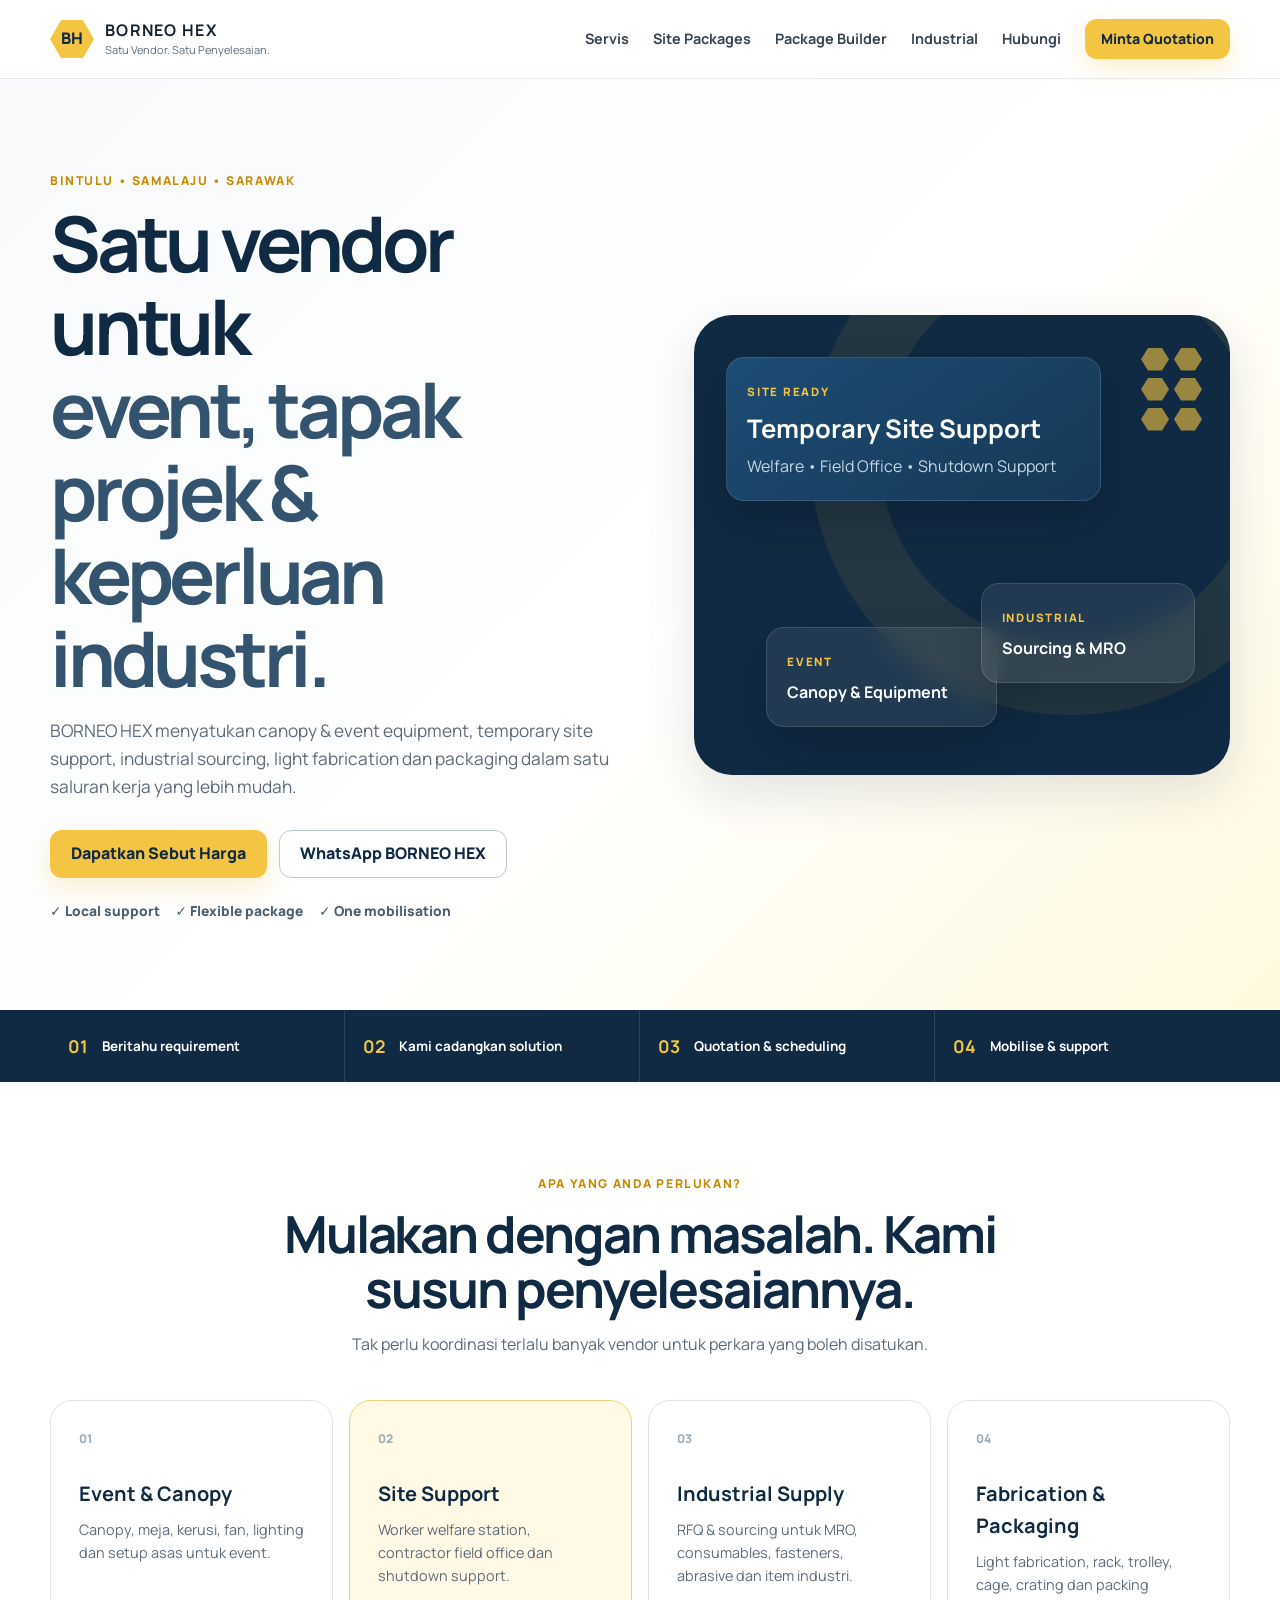
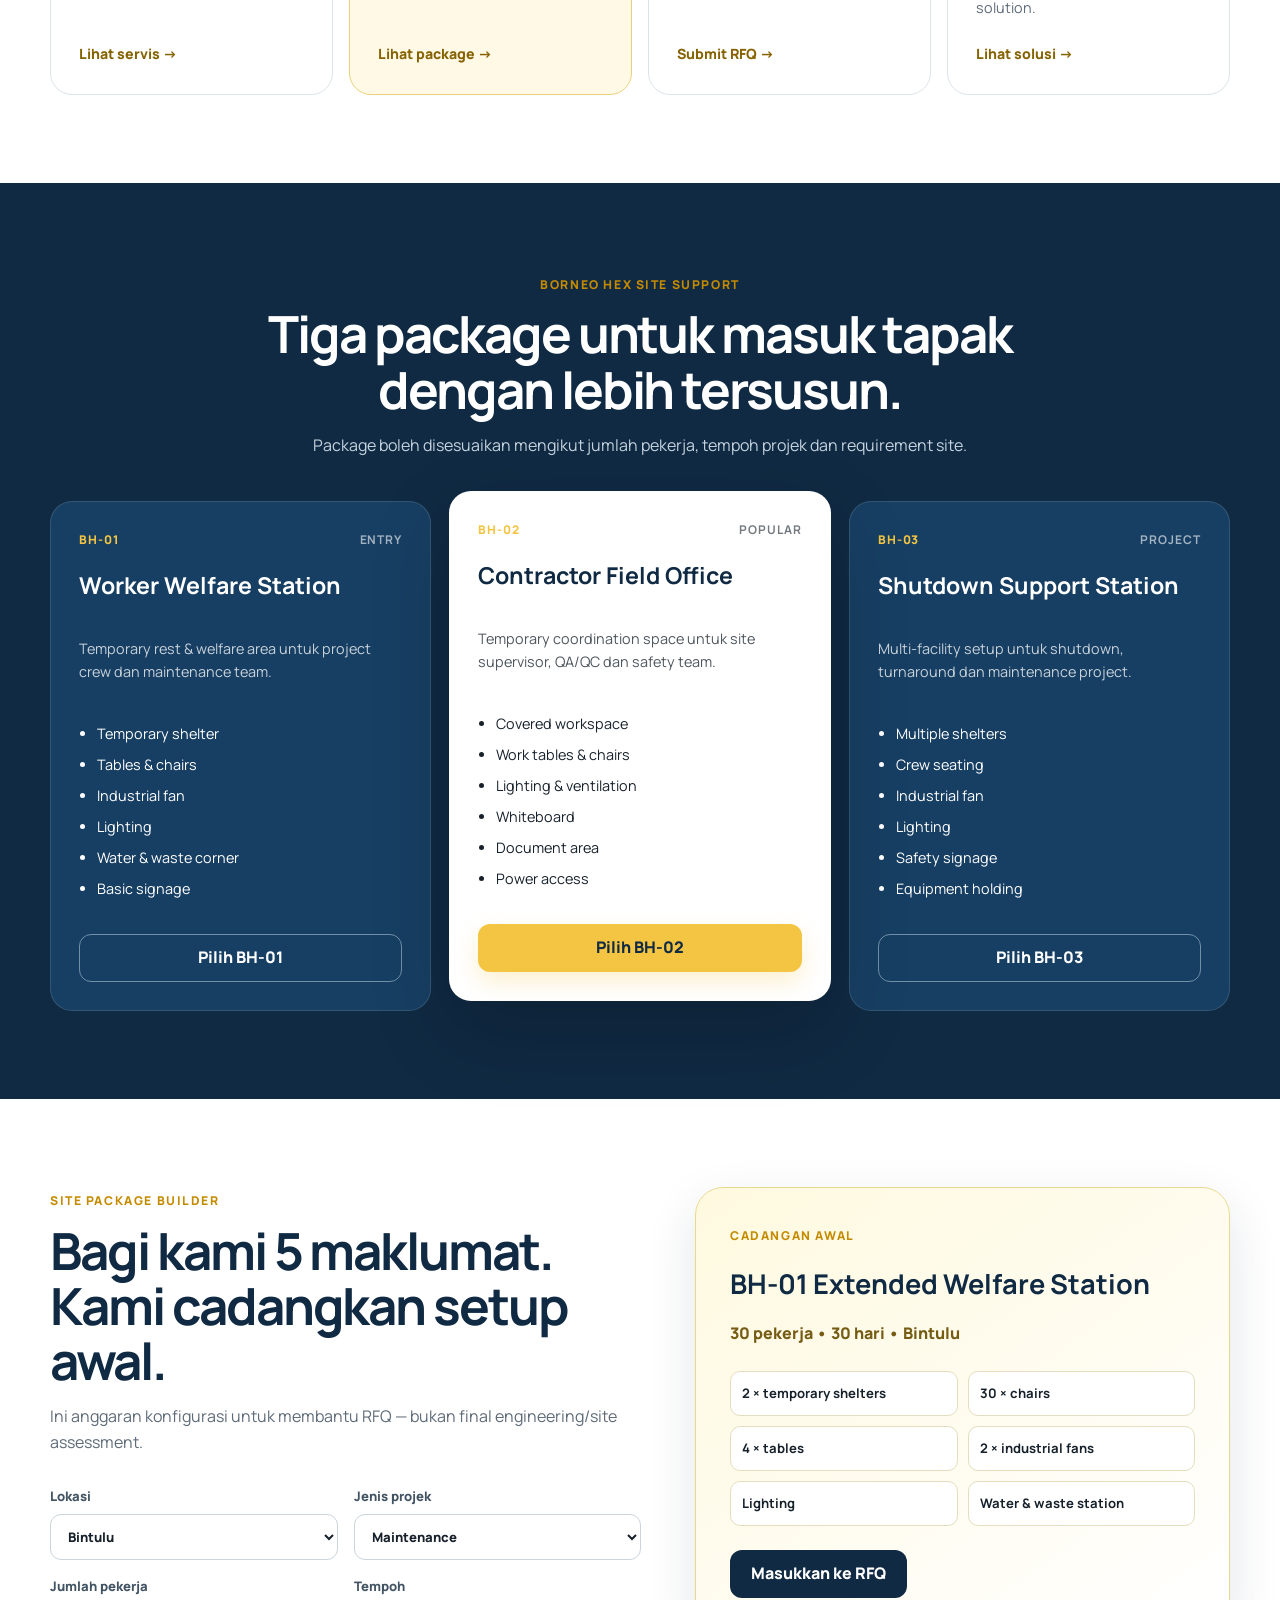
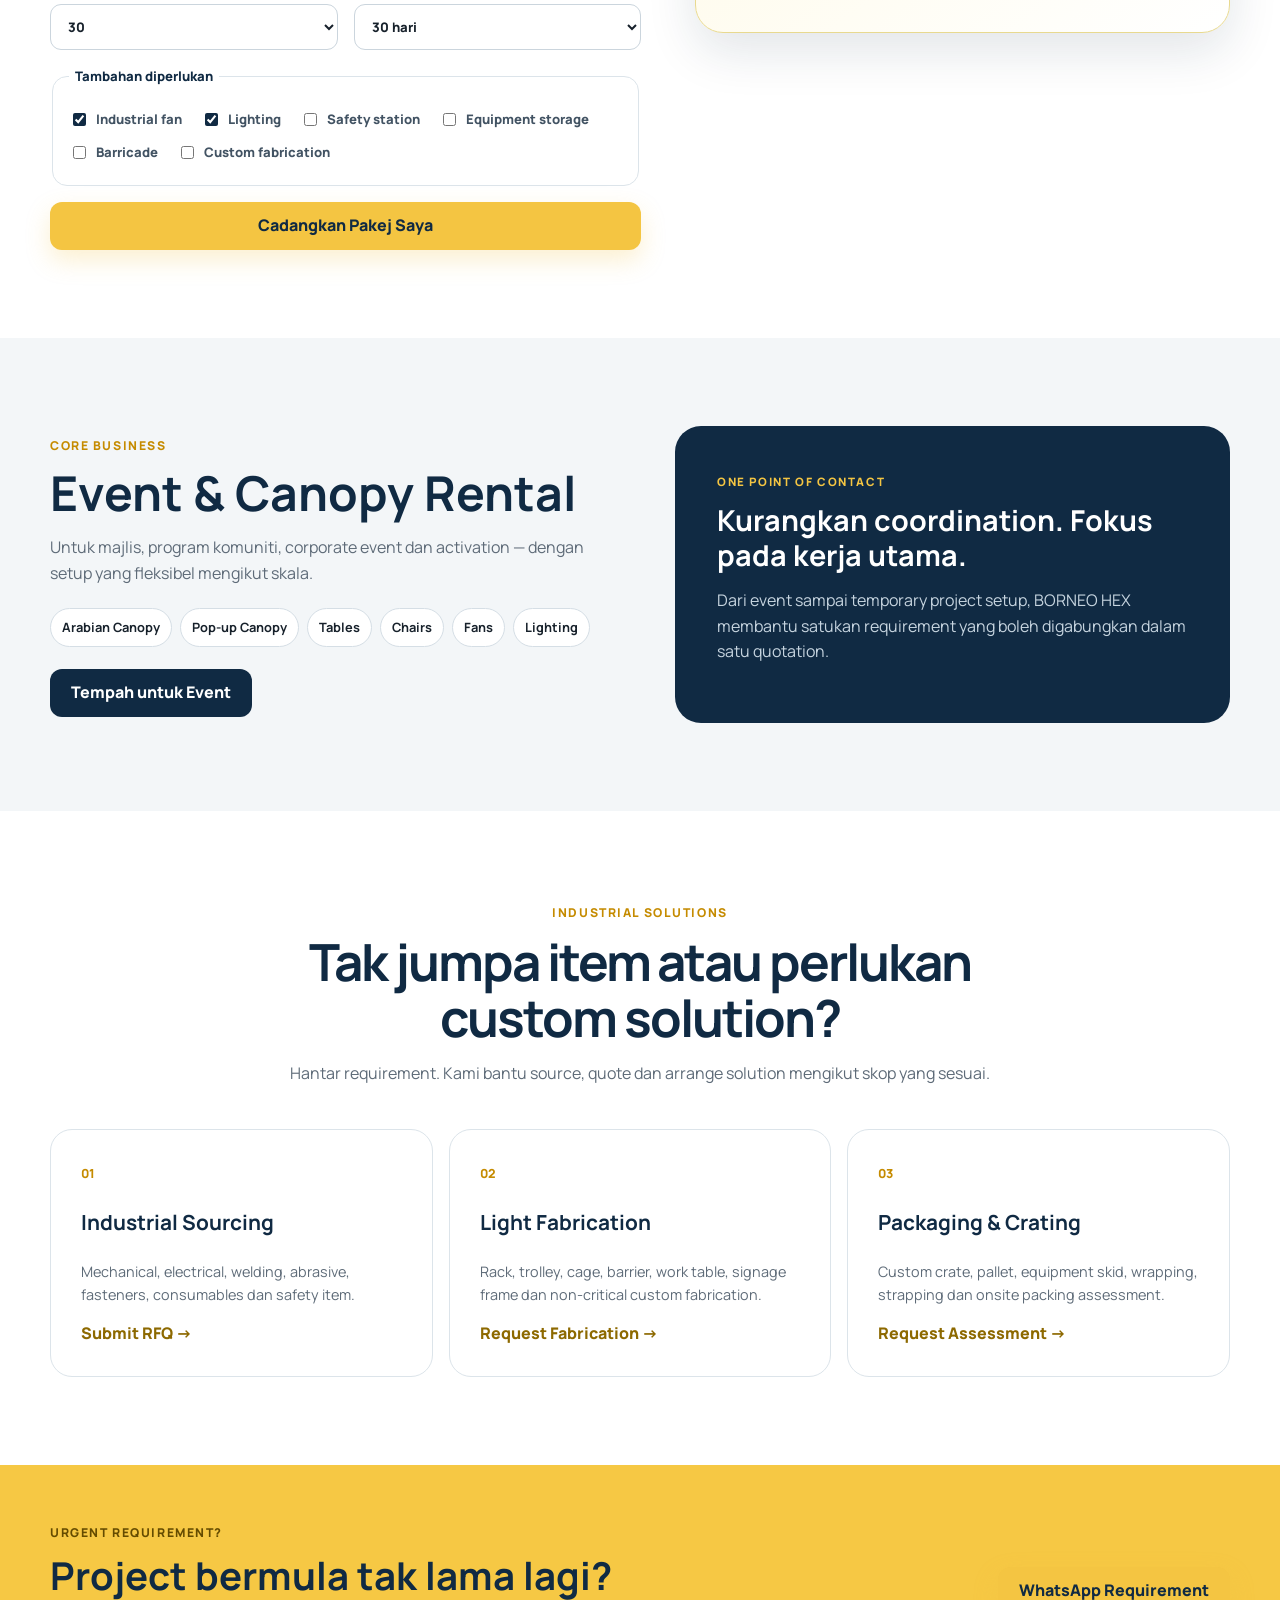
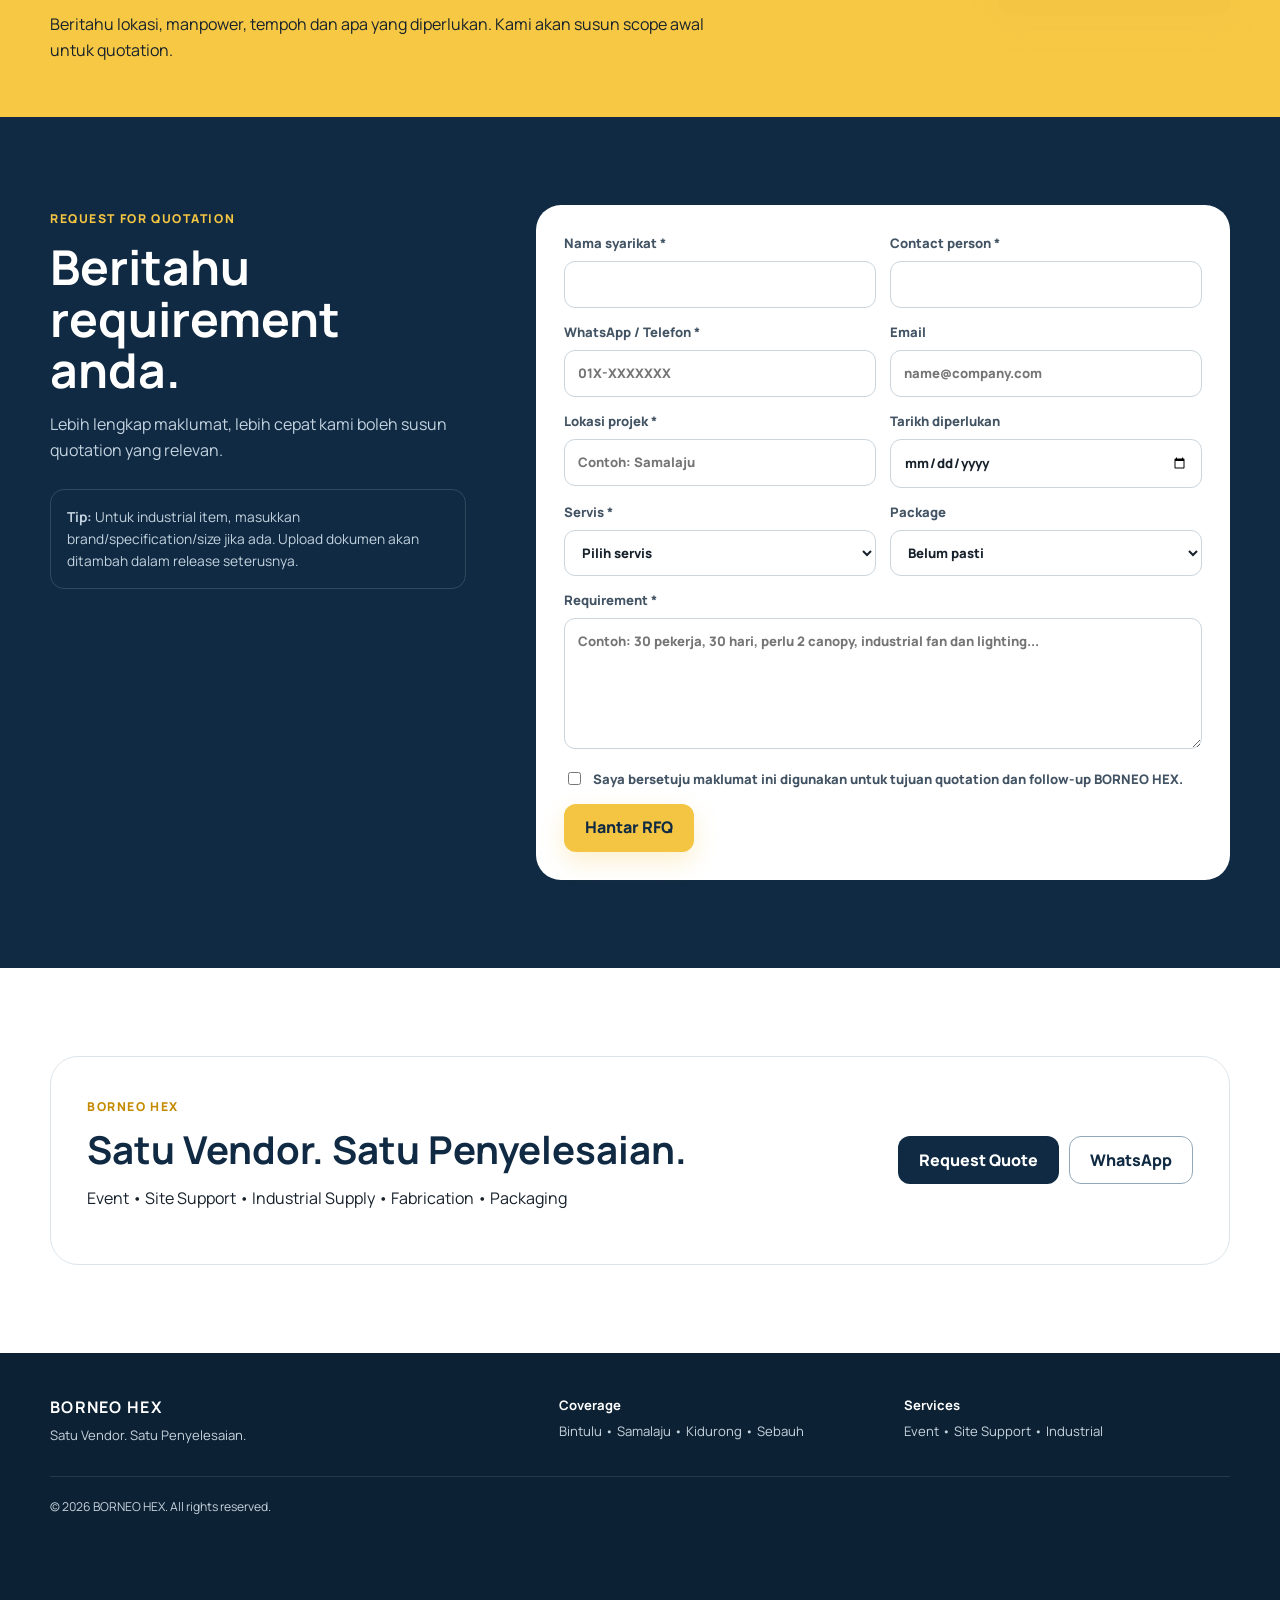
==== borneo-hex-v01/index.html @ 8fa125b2 "Add files via upload" ====
<!doctype html>
<html lang="ms">
<head>
  <meta charset="utf-8" />
  <meta name="viewport" content="width=device-width, initial-scale=1" />
  <meta name="description" content="BORNEO HEX — Satu Vendor. Satu Penyelesaian. Event, canopy, site support, industrial sourcing, fabrication dan packaging di Bintulu, Samalaju dan kawasan sekitarnya." />
  <meta name="theme-color" content="#102a43" />
  <title>BORNEO HEX | Satu Vendor. Satu Penyelesaian.</title>
  <link rel="preconnect" href="https://fonts.googleapis.com">
  <link rel="preconnect" href="https://fonts.gstatic.com" crossorigin>
  <link href="https://fonts.googleapis.com/css2?family=Manrope:wght@400;500;600;700;800&display=swap" rel="stylesheet">
  <link rel="stylesheet" href="./css/style.css" />
</head>
<body>
  <a class="skip-link" href="#main">Langkau ke kandungan</a>

  <header class="site-header" id="top">
    <div class="container nav-wrap">
      <a class="brand" href="#top" aria-label="BORNEO HEX home">
        <span class="brand-mark" aria-hidden="true">BH</span>
        <span class="brand-copy"><strong>BORNEO HEX</strong><small>Satu Vendor. Satu Penyelesaian.</small></span>
      </a>

      <button class="menu-toggle" type="button" aria-label="Buka menu" aria-expanded="false" aria-controls="primary-nav">☰</button>
      <nav class="primary-nav" id="primary-nav" aria-label="Navigasi utama">
        <a href="#services">Servis</a>
        <a href="#packages">Site Packages</a>
        <a href="#builder">Package Builder</a>
        <a href="#industrial">Industrial</a>
        <a href="#contact">Hubungi</a>
        <a class="btn btn-sm btn-primary" href="#rfq">Minta Quotation</a>
      </nav>
    </div>
  </header>

  <main id="main">
    <section class="hero section">
      <div class="container hero-grid">
        <div class="hero-copy">
          <span class="eyebrow">BINTULU • SAMALAJU • SARAWAK</span>
          <h1>Satu vendor untuk <span>event, tapak projek & keperluan industri.</span></h1>
          <p class="lead">BORNEO HEX menyatukan canopy & event equipment, temporary site support, industrial sourcing, light fabrication dan packaging dalam satu saluran kerja yang lebih mudah.</p>
          <div class="hero-actions">
            <a class="btn btn-primary" href="#rfq">Dapatkan Sebut Harga</a>
            <button class="btn btn-ghost" id="heroWhatsApp" type="button">WhatsApp BORNEO HEX</button>
          </div>
          <div class="hero-points" aria-label="Kelebihan BORNEO HEX">
            <span>✓ Local support</span><span>✓ Flexible package</span><span>✓ One mobilisation</span>
          </div>
        </div>

        <div class="hero-visual" aria-label="Ringkasan solusi BORNEO HEX">
          <div class="visual-card visual-main">
            <span class="visual-kicker">SITE READY</span>
            <strong>Temporary Site Support</strong>
            <p>Welfare • Field Office • Shutdown Support</p>
          </div>
          <div class="visual-card visual-event"><span>EVENT</span><strong>Canopy & Equipment</strong></div>
          <div class="visual-card visual-industrial"><span>INDUSTRIAL</span><strong>Sourcing & MRO</strong></div>
          <div class="hex-grid" aria-hidden="true"><i></i><i></i><i></i><i></i><i></i><i></i></div>
        </div>
      </div>
    </section>

    <section class="trust-strip">
      <div class="container trust-grid">
        <div><strong>01</strong><span>Beritahu requirement</span></div>
        <div><strong>02</strong><span>Kami cadangkan solution</span></div>
        <div><strong>03</strong><span>Quotation & scheduling</span></div>
        <div><strong>04</strong><span>Mobilise & support</span></div>
      </div>
    </section>

    <section class="section" id="services">
      <div class="container">
        <div class="section-head">
          <span class="eyebrow">APA YANG ANDA PERLUKAN?</span>
          <h2>Mulakan dengan masalah. Kami susun penyelesaiannya.</h2>
          <p>Tak perlu koordinasi terlalu banyak vendor untuk perkara yang boleh disatukan.</p>
        </div>

        <div class="service-grid">
          <article class="service-card">
            <span class="service-no">01</span><h3>Event & Canopy</h3>
            <p>Canopy, meja, kerusi, fan, lighting dan setup asas untuk event.</p>
            <a href="#event">Lihat servis →</a>
          </article>
          <article class="service-card featured">
            <span class="service-no">02</span><h3>Site Support</h3>
            <p>Worker welfare station, contractor field office dan shutdown support.</p>
            <a href="#packages">Lihat package →</a>
          </article>
          <article class="service-card">
            <span class="service-no">03</span><h3>Industrial Supply</h3>
            <p>RFQ & sourcing untuk MRO, consumables, fasteners, abrasive dan item industri.</p>
            <a href="#industrial">Submit RFQ →</a>
          </article>
          <article class="service-card">
            <span class="service-no">04</span><h3>Fabrication & Packaging</h3>
            <p>Light fabrication, rack, trolley, cage, crating dan packing solution.</p>
            <a href="#industrial">Lihat solusi →</a>
          </article>
        </div>
      </div>
    </section>

    <section class="section section-dark" id="packages">
      <div class="container">
        <div class="section-head inverse">
          <span class="eyebrow">BORNEO HEX SITE SUPPORT</span>
          <h2>Tiga package untuk masuk tapak dengan lebih tersusun.</h2>
          <p>Package boleh disesuaikan mengikut jumlah pekerja, tempoh projek dan requirement site.</p>
        </div>

        <div class="package-grid">
          <article class="package-card">
            <div class="package-top"><span>BH-01</span><b>ENTRY</b></div>
            <h3>Worker Welfare Station</h3>
            <p>Temporary rest & welfare area untuk project crew dan maintenance team.</p>
            <ul><li>Temporary shelter</li><li>Tables & chairs</li><li>Industrial fan</li><li>Lighting</li><li>Water & waste corner</li><li>Basic signage</li></ul>
            <button class="btn btn-outline package-select" data-package="BH-01 Worker Welfare Station">Pilih BH-01</button>
          </article>

          <article class="package-card popular">
            <div class="package-top"><span>BH-02</span><b>POPULAR</b></div>
            <h3>Contractor Field Office</h3>
            <p>Temporary coordination space untuk site supervisor, QA/QC dan safety team.</p>
            <ul><li>Covered workspace</li><li>Work tables & chairs</li><li>Lighting & ventilation</li><li>Whiteboard</li><li>Document area</li><li>Power access</li></ul>
            <button class="btn btn-primary package-select" data-package="BH-02 Contractor Field Office">Pilih BH-02</button>
          </article>

          <article class="package-card">
            <div class="package-top"><span>BH-03</span><b>PROJECT</b></div>
            <h3>Shutdown Support Station</h3>
            <p>Multi-facility setup untuk shutdown, turnaround dan maintenance project.</p>
            <ul><li>Multiple shelters</li><li>Crew seating</li><li>Industrial fan</li><li>Lighting</li><li>Safety signage</li><li>Equipment holding</li></ul>
            <button class="btn btn-outline package-select" data-package="BH-03 Shutdown Support Station">Pilih BH-03</button>
          </article>
        </div>
      </div>
    </section>

    <section class="section" id="builder">
      <div class="container builder-grid">
        <div>
          <div class="section-head left">
            <span class="eyebrow">SITE PACKAGE BUILDER</span>
            <h2>Bagi kami 5 maklumat. Kami cadangkan setup awal.</h2>
            <p>Ini anggaran konfigurasi untuk membantu RFQ — bukan final engineering/site assessment.</p>
          </div>
          <form class="builder-form" id="packageBuilder">
            <label>Lokasi
              <select id="builderLocation" required>
                <option value="Bintulu">Bintulu</option><option value="Samalaju">Samalaju</option><option value="Kidurong">Kidurong</option><option value="Sebauh">Sebauh</option><option value="Lain-lain">Lain-lain</option>
              </select>
            </label>
            <label>Jenis projek
              <select id="builderProject" required>
                <option value="Maintenance">Maintenance</option><option value="Shutdown">Shutdown / Turnaround</option><option value="Construction">Construction</option><option value="Temporary Site">Temporary Site</option><option value="Event">Event</option>
              </select>
            </label>
            <label>Jumlah pekerja
              <select id="builderWorkers" required>
                <option value="10">10</option><option value="20">20</option><option value="30" selected>30</option><option value="50">50</option><option value="100">100+</option>
              </select>
            </label>
            <label>Tempoh
              <select id="builderDuration" required>
                <option value="7 hari">7 hari</option><option value="14 hari">14 hari</option><option value="30 hari" selected>30 hari</option><option value="3 bulan">3 bulan</option><option value="Custom">Custom</option>
              </select>
            </label>
            <fieldset>
              <legend>Tambahan diperlukan</legend>
              <label class="check"><input type="checkbox" value="Industrial fan" checked> Industrial fan</label>
              <label class="check"><input type="checkbox" value="Lighting" checked> Lighting</label>
              <label class="check"><input type="checkbox" value="Safety station"> Safety station</label>
              <label class="check"><input type="checkbox" value="Equipment storage"> Equipment storage</label>
              <label class="check"><input type="checkbox" value="Barricade"> Barricade</label>
              <label class="check"><input type="checkbox" value="Custom fabrication"> Custom fabrication</label>
            </fieldset>
            <button class="btn btn-primary" type="submit">Cadangkan Pakej Saya</button>
          </form>
        </div>

        <aside class="recommendation" id="recommendation" aria-live="polite">
          <span class="eyebrow">CADANGAN AWAL</span>
          <h3>BH-01 Extended Welfare Station</h3>
          <p class="recommend-meta">30 pekerja • 30 hari • Bintulu</p>
          <div class="recommend-list"><span>2 × temporary shelters</span><span>30 × chairs</span><span>4 × tables</span><span>2 × industrial fans</span><span>Lighting</span><span>Water & waste station</span></div>
          <button class="btn btn-dark" id="useRecommendation" type="button">Masukkan ke RFQ</button>
        </aside>
      </div>
    </section>

    <section class="section section-soft" id="event">
      <div class="container split">
        <div>
          <span class="eyebrow">CORE BUSINESS</span>
          <h2>Event & Canopy Rental</h2>
          <p class="lead small">Untuk majlis, program komuniti, corporate event dan activation — dengan setup yang fleksibel mengikut skala.</p>
          <div class="tag-list"><span>Arabian Canopy</span><span>Pop-up Canopy</span><span>Tables</span><span>Chairs</span><span>Fans</span><span>Lighting</span></div>
          <a class="btn btn-dark" href="#rfq" data-service-link="Event & Canopy">Tempah untuk Event</a>
        </div>
        <div class="metric-panel">
          <span>ONE POINT OF CONTACT</span>
          <strong>Kurangkan coordination. Fokus pada kerja utama.</strong>
          <p>Dari event sampai temporary project setup, BORNEO HEX membantu satukan requirement yang boleh digabungkan dalam satu quotation.</p>
        </div>
      </div>
    </section>

    <section class="section" id="industrial">
      <div class="container">
        <div class="section-head">
          <span class="eyebrow">INDUSTRIAL SOLUTIONS</span>
          <h2>Tak jumpa item atau perlukan custom solution?</h2>
          <p>Hantar requirement. Kami bantu source, quote dan arrange solution mengikut skop yang sesuai.</p>
        </div>
        <div class="industrial-grid">
          <article><span>01</span><h3>Industrial Sourcing</h3><p>Mechanical, electrical, welding, abrasive, fasteners, consumables dan safety item.</p><button class="text-btn" data-service-link="Industrial Supply">Submit RFQ →</button></article>
          <article><span>02</span><h3>Light Fabrication</h3><p>Rack, trolley, cage, barrier, work table, signage frame dan non-critical custom fabrication.</p><button class="text-btn" data-service-link="Light Fabrication">Request Fabrication →</button></article>
          <article><span>03</span><h3>Packaging & Crating</h3><p>Custom crate, pallet, equipment skid, wrapping, strapping dan onsite packing assessment.</p><button class="text-btn" data-service-link="Packaging & Crating">Request Assessment →</button></article>
        </div>
      </div>
    </section>

    <section class="section rapid">
      <div class="container rapid-wrap">
        <div><span class="eyebrow">URGENT REQUIREMENT?</span><h2>Project bermula tak lama lagi?</h2><p>Beritahu lokasi, manpower, tempoh dan apa yang diperlukan. Kami akan susun scope awal untuk quotation.</p></div>
        <button class="btn btn-primary" id="urgentWhatsApp" type="button">WhatsApp Requirement</button>
      </div>
    </section>

    <section class="section section-dark" id="rfq">
      <div class="container rfq-grid">
        <div>
          <span class="eyebrow">REQUEST FOR QUOTATION</span>
          <h2>Beritahu requirement anda.</h2>
          <p class="lead small">Lebih lengkap maklumat, lebih cepat kami boleh susun quotation yang relevan.</p>
          <div class="rfq-note"><strong>Tip:</strong> Untuk industrial item, masukkan brand/specification/size jika ada. Upload dokumen akan ditambah dalam release seterusnya.</div>
        </div>

        <form class="rfq-form" id="rfqForm" novalidate>
          <div class="form-row">
            <label>Nama syarikat *<input type="text" id="companyName" name="companyName" required></label>
            <label>Contact person *<input type="text" id="contactName" name="contactName" required></label>
          </div>
          <div class="form-row">
            <label>WhatsApp / Telefon *<input type="tel" id="phone" name="phone" required placeholder="01X-XXXXXXX"></label>
            <label>Email<input type="email" id="email" name="email" placeholder="name@company.com"></label>
          </div>
          <div class="form-row">
            <label>Lokasi projek *<input type="text" id="projectLocation" name="projectLocation" required placeholder="Contoh: Samalaju"></label>
            <label>Tarikh diperlukan<input type="date" id="requiredDate" name="requiredDate"></label>
          </div>
          <div class="form-row">
            <label>Servis *
              <select id="serviceType" name="serviceType" required>
                <option value="">Pilih servis</option><option>Site Support</option><option>Event & Canopy</option><option>Industrial Supply</option><option>Light Fabrication</option><option>Packaging & Crating</option>
              </select>
            </label>
            <label>Package
              <select id="packageType" name="packageType"><option value="">Belum pasti</option><option>BH-01 Worker Welfare Station</option><option>BH-02 Contractor Field Office</option><option>BH-03 Shutdown Support Station</option><option>Custom</option></select>
            </label>
          </div>
          <label>Requirement *<textarea id="message" name="message" rows="5" required placeholder="Contoh: 30 pekerja, 30 hari, perlu 2 canopy, industrial fan dan lighting..."></textarea></label>
          <label class="honeypot" aria-hidden="true">Website<input type="text" id="website" name="website" tabindex="-1" autocomplete="off"></label>
          <label class="consent"><input type="checkbox" id="consent" required> Saya bersetuju maklumat ini digunakan untuk tujuan quotation dan follow-up BORNEO HEX.</label>
          <div class="form-actions"><button class="btn btn-primary" type="submit">Hantar RFQ</button><span class="form-status" id="formStatus" role="status"></span></div>
        </form>
      </div>
    </section>

    <section class="section" id="contact">
      <div class="container contact-card">
        <div><span class="eyebrow">BORNEO HEX</span><h2>Satu Vendor. Satu Penyelesaian.</h2><p>Event • Site Support • Industrial Supply • Fabrication • Packaging</p></div>
        <div class="contact-actions"><a class="btn btn-dark" href="#rfq">Request Quote</a><button class="btn btn-outline-dark" id="footerWhatsApp" type="button">WhatsApp</button></div>
      </div>
    </section>
  </main>

  <footer class="site-footer">
    <div class="container footer-grid">
      <div><strong>BORNEO HEX</strong><p>Satu Vendor. Satu Penyelesaian.</p></div>
      <div><b>Coverage</b><span>Bintulu • Samalaju • Kidurong • Sebauh</span></div>
      <div><b>Services</b><span>Event • Site Support • Industrial</span></div>
    </div>
    <div class="container footer-bottom">© <span id="year"></span> BORNEO HEX. All rights reserved.</div>
  </footer>

  <div class="mobile-cta" aria-label="Tindakan pantas">
    <button id="mobileWhatsApp" type="button">WhatsApp</button><a href="#rfq">Request Quote</a>
  </div>

  <script type="module" src="./js/app.js"></script>
</body>
</html>
---- borneo-hex-v01/css/style.css ----
:root{
  --blue:#102a43;--blue-2:#173f63;--yellow:#f4c542;--yellow-2:#ffd45e;--ink:#17212b;--muted:#5e6b78;--soft:#f3f6f8;--white:#fff;--line:#dce4ea;--radius:22px;--shadow:0 18px 50px rgba(16,42,67,.12)
}
*{box-sizing:border-box}html{scroll-behavior:smooth}body{margin:0;font-family:Manrope,system-ui,-apple-system,Segoe UI,sans-serif;color:var(--ink);background:#fff;line-height:1.6}button,input,select,textarea{font:inherit}button{cursor:pointer}a{color:inherit;text-decoration:none}.container{width:min(1180px,calc(100% - 36px));margin:auto}.section{padding:88px 0}.skip-link{position:absolute;left:-999px}.skip-link:focus{left:16px;top:16px;z-index:999;background:#fff;padding:10px 14px;border-radius:8px}.site-header{position:sticky;top:0;z-index:50;background:rgba(255,255,255,.92);backdrop-filter:blur(14px);border-bottom:1px solid rgba(220,228,234,.8)}.nav-wrap{min-height:78px;display:flex;align-items:center;justify-content:space-between;gap:24px}.brand{display:flex;align-items:center;gap:11px}.brand-mark{display:grid;place-items:center;width:44px;height:44px;background:var(--yellow);color:var(--blue);font-weight:900;clip-path:polygon(25% 7%,75% 7%,100% 50%,75% 93%,25% 93%,0 50%)}.brand-copy{display:flex;flex-direction:column;line-height:1.1}.brand-copy strong{letter-spacing:.08em}.brand-copy small{font-size:.69rem;color:var(--muted);margin-top:5px}.primary-nav{display:flex;align-items:center;gap:24px;font-size:.9rem;font-weight:700}.primary-nav>a:not(.btn){color:#354554}.primary-nav>a:hover{color:var(--blue)}.menu-toggle{display:none;border:0;background:none;font-size:1.5rem}.btn{display:inline-flex;align-items:center;justify-content:center;min-height:48px;padding:0 20px;border:1px solid transparent;border-radius:12px;font-weight:800;transition:.2s ease}.btn:hover{transform:translateY(-2px)}.btn-sm{min-height:40px;padding:0 15px;font-size:.88rem}.btn-primary{background:var(--yellow);color:var(--blue);box-shadow:0 10px 24px rgba(244,197,66,.25)}.btn-dark{background:var(--blue);color:#fff}.btn-ghost{border-color:#bdc8d1;background:rgba(255,255,255,.7);color:var(--blue)}.btn-outline{border-color:#7190a8;color:#fff;background:transparent;width:100%}.btn-outline-dark{border-color:#93a7b6;background:transparent;color:var(--blue)}.hero{min-height:650px;display:grid;align-items:center;background:linear-gradient(135deg,#f8fafb 0%,#fff 55%,#fff9df 100%);overflow:hidden}.hero-grid{display:grid;grid-template-columns:1.04fr .96fr;gap:64px;align-items:center}.eyebrow{display:inline-block;font-size:.76rem;font-weight:900;letter-spacing:.13em;color:#c58b00;margin-bottom:12px}.hero h1,.section-head h2,.split h2,.rapid h2,.rfq-grid h2,.contact-card h2{margin:0;color:var(--blue);line-height:1.08}.hero h1{font-size:clamp(2.7rem,6vw,5.25rem);letter-spacing:-.055em}.hero h1 span{display:block;color:#33536f}.lead{font-size:1.08rem;color:var(--muted);max-width:680px}.lead.small{font-size:1rem}.hero-actions{display:flex;gap:12px;margin:30px 0 22px}.hero-points{display:flex;flex-wrap:wrap;gap:16px;font-size:.86rem;font-weight:800;color:#4b5e6f}.hero-visual{position:relative;min-height:460px;border-radius:38px;background:var(--blue);box-shadow:var(--shadow);overflow:hidden;padding:34px}.hero-visual:before{content:"";position:absolute;width:380px;height:380px;border:70px solid rgba(244,197,66,.08);border-radius:50%;right:-100px;top:-120px}.visual-card{position:absolute;padding:20px;border-radius:18px;border:1px solid rgba(255,255,255,.12);backdrop-filter:blur(10px);color:#fff;box-shadow:0 20px 45px rgba(0,0,0,.18)}.visual-main{left:32px;top:42px;width:70%;background:linear-gradient(145deg,#1c4c75,#163855)}.visual-main strong{display:block;font-size:1.6rem;margin:4px 0}.visual-main p{margin:0;color:#c8d6e2}.visual-kicker,.visual-card>span{font-size:.72rem;letter-spacing:.15em;color:var(--yellow);font-weight:900}.visual-event{left:72px;bottom:48px;width:43%;background:rgba(255,255,255,.08)}.visual-industrial{right:35px;bottom:92px;width:40%;background:rgba(255,255,255,.08)}.visual-card strong{display:block;margin-top:6px}.hex-grid{position:absolute;right:28px;top:32px;display:grid;grid-template-columns:repeat(2,28px);gap:5px;opacity:.6}.hex-grid i{width:28px;height:25px;background:var(--yellow);clip-path:polygon(25% 5%,75% 5%,100% 50%,75% 95%,25% 95%,0 50%)}.trust-strip{background:var(--blue);color:#fff}.trust-grid{display:grid;grid-template-columns:repeat(4,1fr)}.trust-grid>div{display:flex;align-items:center;gap:14px;padding:22px 18px;border-right:1px solid rgba(255,255,255,.12)}.trust-grid>div:last-child{border-right:0}.trust-grid strong{color:var(--yellow);font-size:1.1rem}.trust-grid span{font-size:.84rem;font-weight:700}.section-head{max-width:760px;margin:0 auto 42px;text-align:center}.section-head.left{margin:0 0 30px;text-align:left}.section-head h2{font-size:clamp(2rem,4vw,3.4rem);letter-spacing:-.04em}.section-head p{color:var(--muted)}.service-grid{display:grid;grid-template-columns:repeat(4,1fr);gap:16px}.service-card{position:relative;padding:28px;border:1px solid var(--line);border-radius:var(--radius);min-height:265px;display:flex;flex-direction:column;background:#fff}.service-card.featured{background:#fff9e6;border-color:#ead27b}.service-no{color:#9eacb8;font-size:.75rem;font-weight:900}.service-card h3{font-size:1.25rem;color:var(--blue);margin:30px 0 8px}.service-card p{color:var(--muted);font-size:.9rem;margin:0 0 24px}.service-card a{margin-top:auto;font-size:.88rem;font-weight:900;color:#866200}.section-dark{background:var(--blue);color:#fff}.section-head.inverse h2{color:#fff}.section-head.inverse p{color:#c5d3de}.package-grid{display:grid;grid-template-columns:repeat(3,1fr);gap:18px;align-items:stretch}.package-card{background:#173f63;border:1px solid rgba(255,255,255,.12);padding:28px;border-radius:var(--radius);display:flex;flex-direction:column}.package-card.popular{background:#fff;color:var(--ink);transform:translateY(-10px);box-shadow:0 30px 80px rgba(0,0,0,.2)}.package-card.popular h3{color:var(--blue)}.package-top{display:flex;justify-content:space-between;font-size:.75rem;font-weight:900;letter-spacing:.08em}.package-top span{color:var(--yellow)}.package-top b{opacity:.6}.package-card h3{font-size:1.45rem;line-height:1.2}.package-card p{opacity:.76;font-size:.9rem}.package-card ul{padding-left:18px;margin:16px 0 26px;flex:1}.package-card li{margin:8px 0;font-size:.9rem}.builder-grid{display:grid;grid-template-columns:1.05fr .95fr;gap:54px;align-items:start}.builder-form{display:grid;grid-template-columns:1fr 1fr;gap:16px}.builder-form label,.rfq-form label{font-size:.82rem;font-weight:800;color:#425363}.builder-form select,.rfq-form input,.rfq-form select,.rfq-form textarea{width:100%;margin-top:7px;border:1px solid #cbd5dd;background:#fff;border-radius:11px;padding:12px 13px;color:var(--ink);outline:none}.builder-form select:focus,.rfq-form input:focus,.rfq-form select:focus,.rfq-form textarea:focus{border-color:#7394ac;box-shadow:0 0 0 4px rgba(115,148,172,.12)}fieldset{grid-column:1/-1;border:1px solid var(--line);border-radius:15px;padding:16px}legend{font-size:.82rem;font-weight:900;color:var(--blue);padding:0 6px}.check{display:inline-flex!important;align-items:center;gap:7px;margin:6px 16px 6px 0}.check input{accent-color:var(--blue)}.builder-form>.btn{grid-column:1/-1}.recommendation{position:sticky;top:110px;background:linear-gradient(145deg,#fff9df,#fff);border:1px solid #e8d98f;border-radius:28px;padding:34px;box-shadow:var(--shadow)}.recommendation h3{font-size:1.7rem;color:var(--blue);margin:4px 0 0}.recommend-meta{color:#765b13;font-weight:800}.recommend-list{display:grid;grid-template-columns:1fr 1fr;gap:10px;margin:24px 0}.recommend-list span{background:#fff;border:1px solid #e5ddbd;padding:11px;border-radius:10px;font-size:.82rem;font-weight:700}.section-soft{background:var(--soft)}.split{display:grid;grid-template-columns:1fr 1fr;gap:70px;align-items:center}.split h2{font-size:3rem}.tag-list{display:flex;flex-wrap:wrap;gap:8px;margin:22px 0}.tag-list span{padding:8px 11px;border-radius:999px;background:#fff;border:1px solid #d5dee5;font-size:.8rem;font-weight:700}.metric-panel{padding:42px;border-radius:26px;background:var(--blue);color:#fff}.metric-panel>span{font-size:.72rem;letter-spacing:.14em;color:var(--yellow);font-weight:900}.metric-panel strong{display:block;font-size:1.8rem;line-height:1.2;margin:10px 0}.metric-panel p{color:#c6d4df}.industrial-grid{display:grid;grid-template-columns:repeat(3,1fr);gap:16px}.industrial-grid article{padding:30px;border:1px solid var(--line);border-radius:var(--radius)}.industrial-grid article>span{color:#c58b00;font-weight:900;font-size:.78rem}.industrial-grid h3{color:var(--blue);font-size:1.3rem}.industrial-grid p{color:var(--muted);font-size:.9rem}.text-btn{padding:0;border:0;background:none;color:#8d6900;font-weight:900}.rapid{padding:54px 0;background:#f6c844}.rapid-wrap{display:flex;align-items:center;justify-content:space-between;gap:40px}.rapid .eyebrow{color:#644b00}.rapid h2{font-size:2.4rem}.rapid p{margin-bottom:0;max-width:680px}.rfq-grid{display:grid;grid-template-columns:.75fr 1.25fr;gap:70px;align-items:start}.rfq-grid h2{color:#fff;font-size:3rem}.rfq-grid .eyebrow{color:var(--yellow)}.rfq-grid .lead{color:#c3d3df}.rfq-note{margin-top:26px;border:1px solid rgba(255,255,255,.14);border-radius:14px;padding:16px;color:#c3d3df;font-size:.86rem}.rfq-form{background:#fff;border-radius:25px;padding:28px;color:var(--ink)}.form-row{display:grid;grid-template-columns:1fr 1fr;gap:14px}.rfq-form label{display:block;margin-bottom:14px}.consent{display:flex!important;align-items:flex-start;gap:9px}.consent input{width:auto!important;margin-top:3px!important}.honeypot{position:absolute!important;left:-9999px!important}.form-actions{display:flex;align-items:center;gap:14px}.form-status{font-size:.84rem;font-weight:800}.contact-card{border:1px solid var(--line);border-radius:28px;padding:36px;display:flex;justify-content:space-between;align-items:center;gap:30px}.contact-card h2{font-size:2.4rem}.contact-actions{display:flex;gap:10px}.site-footer{background:#0c2134;color:#c7d4de;padding:42px 0 90px}.footer-grid{display:grid;grid-template-columns:1.5fr 1fr 1fr;gap:20px}.footer-grid>div{display:flex;flex-direction:column;gap:5px}.footer-grid strong{color:#fff;letter-spacing:.08em}.footer-grid b{color:#fff;font-size:.82rem}.footer-grid span,.footer-grid p{font-size:.82rem;margin:0}.footer-bottom{border-top:1px solid rgba(255,255,255,.1);margin-top:30px;padding-top:20px;font-size:.76rem}.mobile-cta{display:none}
@media(max-width:920px){.menu-toggle{display:block}.primary-nav{display:none;position:absolute;top:78px;left:0;right:0;background:#fff;padding:20px;box-shadow:0 20px 30px rgba(16,42,67,.1);flex-direction:column;align-items:stretch}.primary-nav.open{display:flex}.hero-grid,.builder-grid,.split,.rfq-grid{grid-template-columns:1fr}.hero{padding-top:40px}.hero-visual{min-height:390px}.service-grid{grid-template-columns:1fr 1fr}.package-grid{grid-template-columns:1fr}.package-card.popular{transform:none}.trust-grid{grid-template-columns:1fr 1fr}.trust-grid>div:nth-child(2){border-right:0}.builder-grid{gap:30px}.recommendation{position:static}.industrial-grid{grid-template-columns:1fr}.rapid-wrap,.contact-card{align-items:flex-start;flex-direction:column}.rfq-grid{gap:30px}.footer-grid{grid-template-columns:1fr 1fr}.section{padding:68px 0}}
@media(max-width:620px){body{padding-bottom:58px}.container{width:min(100% - 26px,1180px)}.site-header .brand-copy small{display:none}.hero h1{font-size:2.75rem}.hero-grid{gap:30px}.hero-actions{flex-direction:column;align-items:stretch}.hero-visual{min-height:350px;padding:20px}.visual-main{left:20px;top:28px;width:79%}.visual-event{left:25px;bottom:34px;width:52%}.visual-industrial{right:18px;bottom:102px;width:47%}.service-grid,.builder-form,.form-row,.footer-grid{grid-template-columns:1fr}.trust-grid{grid-template-columns:1fr}.trust-grid>div{border-right:0;border-bottom:1px solid rgba(255,255,255,.1)}.section-head{text-align:left}.section-head h2{font-size:2.15rem}.package-card{padding:24px}.recommend-list{grid-template-columns:1fr}.split h2,.rfq-grid h2,.contact-card h2{font-size:2.1rem}.rfq-form{padding:20px}.contact-actions{width:100%;flex-direction:column}.contact-actions .btn{width:100%}.mobile-cta{position:fixed;z-index:60;bottom:0;left:0;right:0;display:grid;grid-template-columns:1fr 1fr;background:#fff;border-top:1px solid var(--line)}.mobile-cta button,.mobile-cta a{height:58px;border:0;display:grid;place-items:center;font-weight:900}.mobile-cta button{background:var(--blue);color:#fff}.mobile-cta a{background:var(--yellow);color:var(--blue)}}
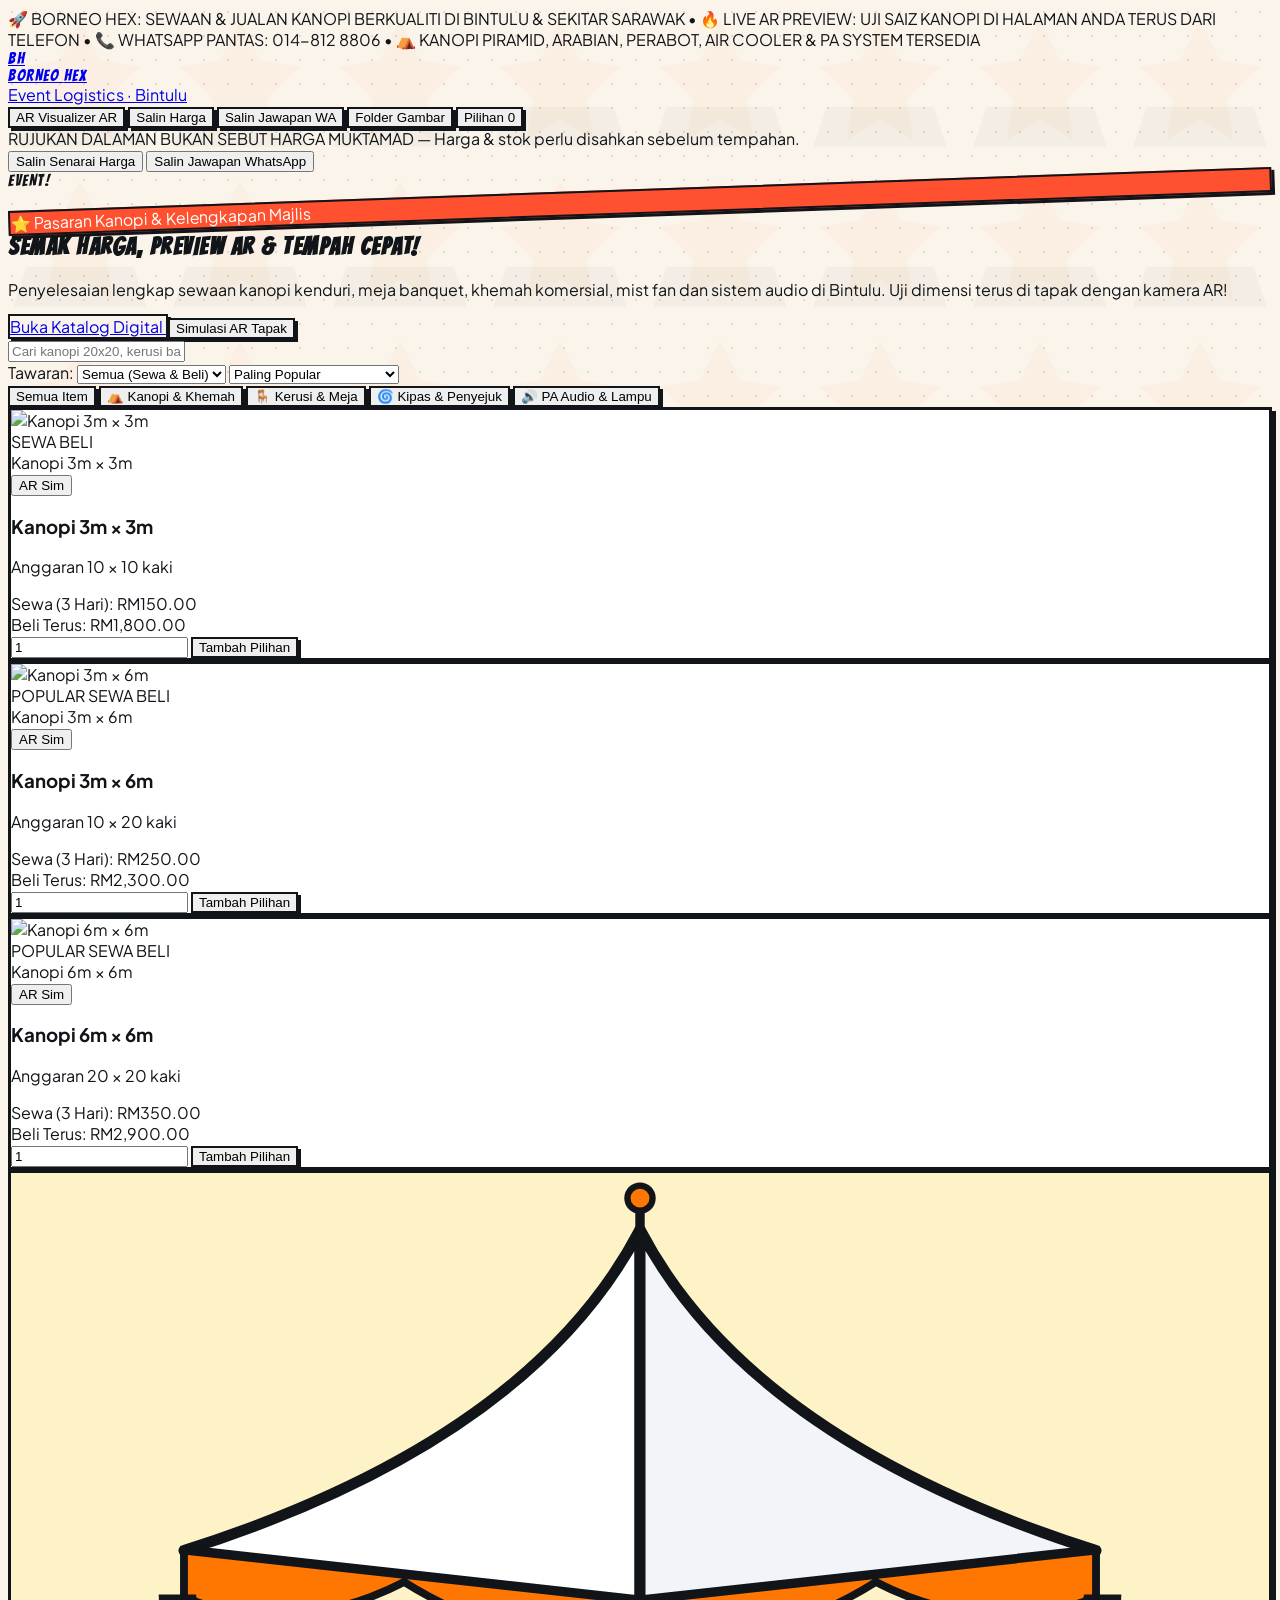
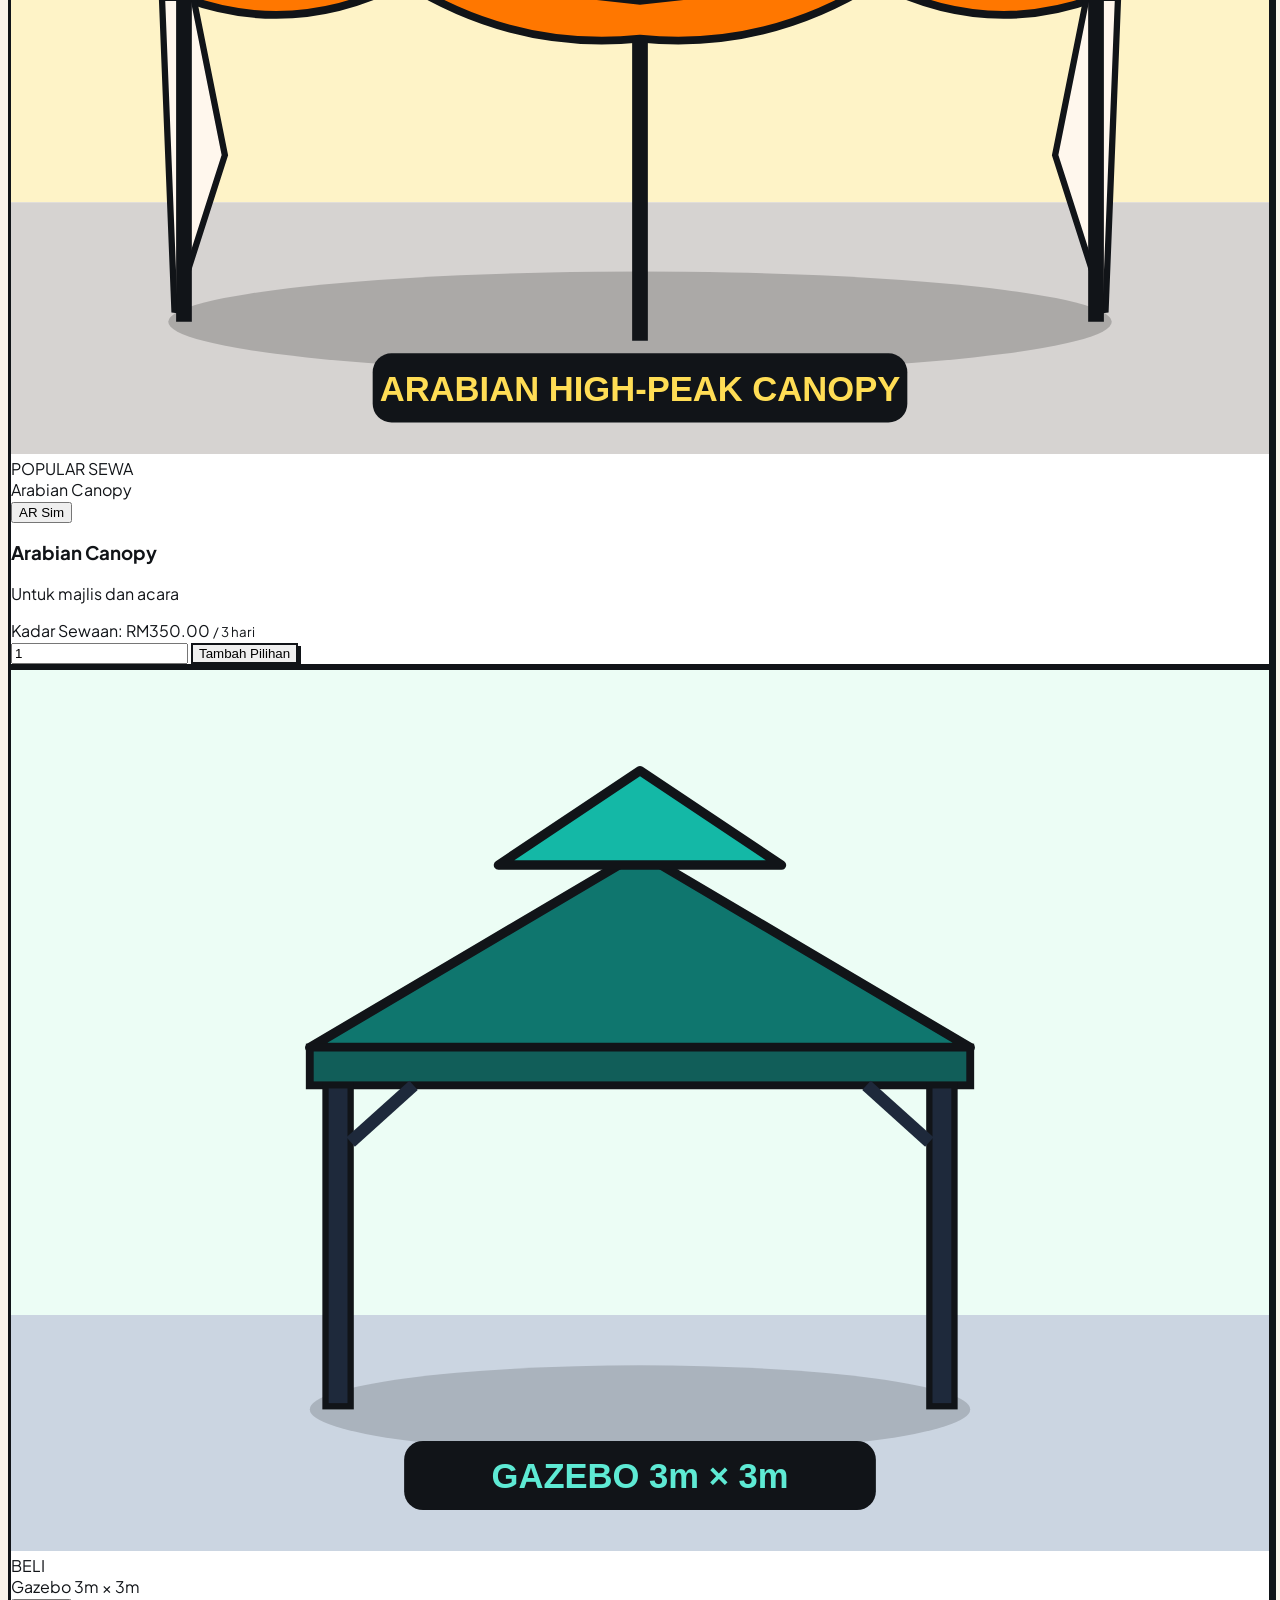
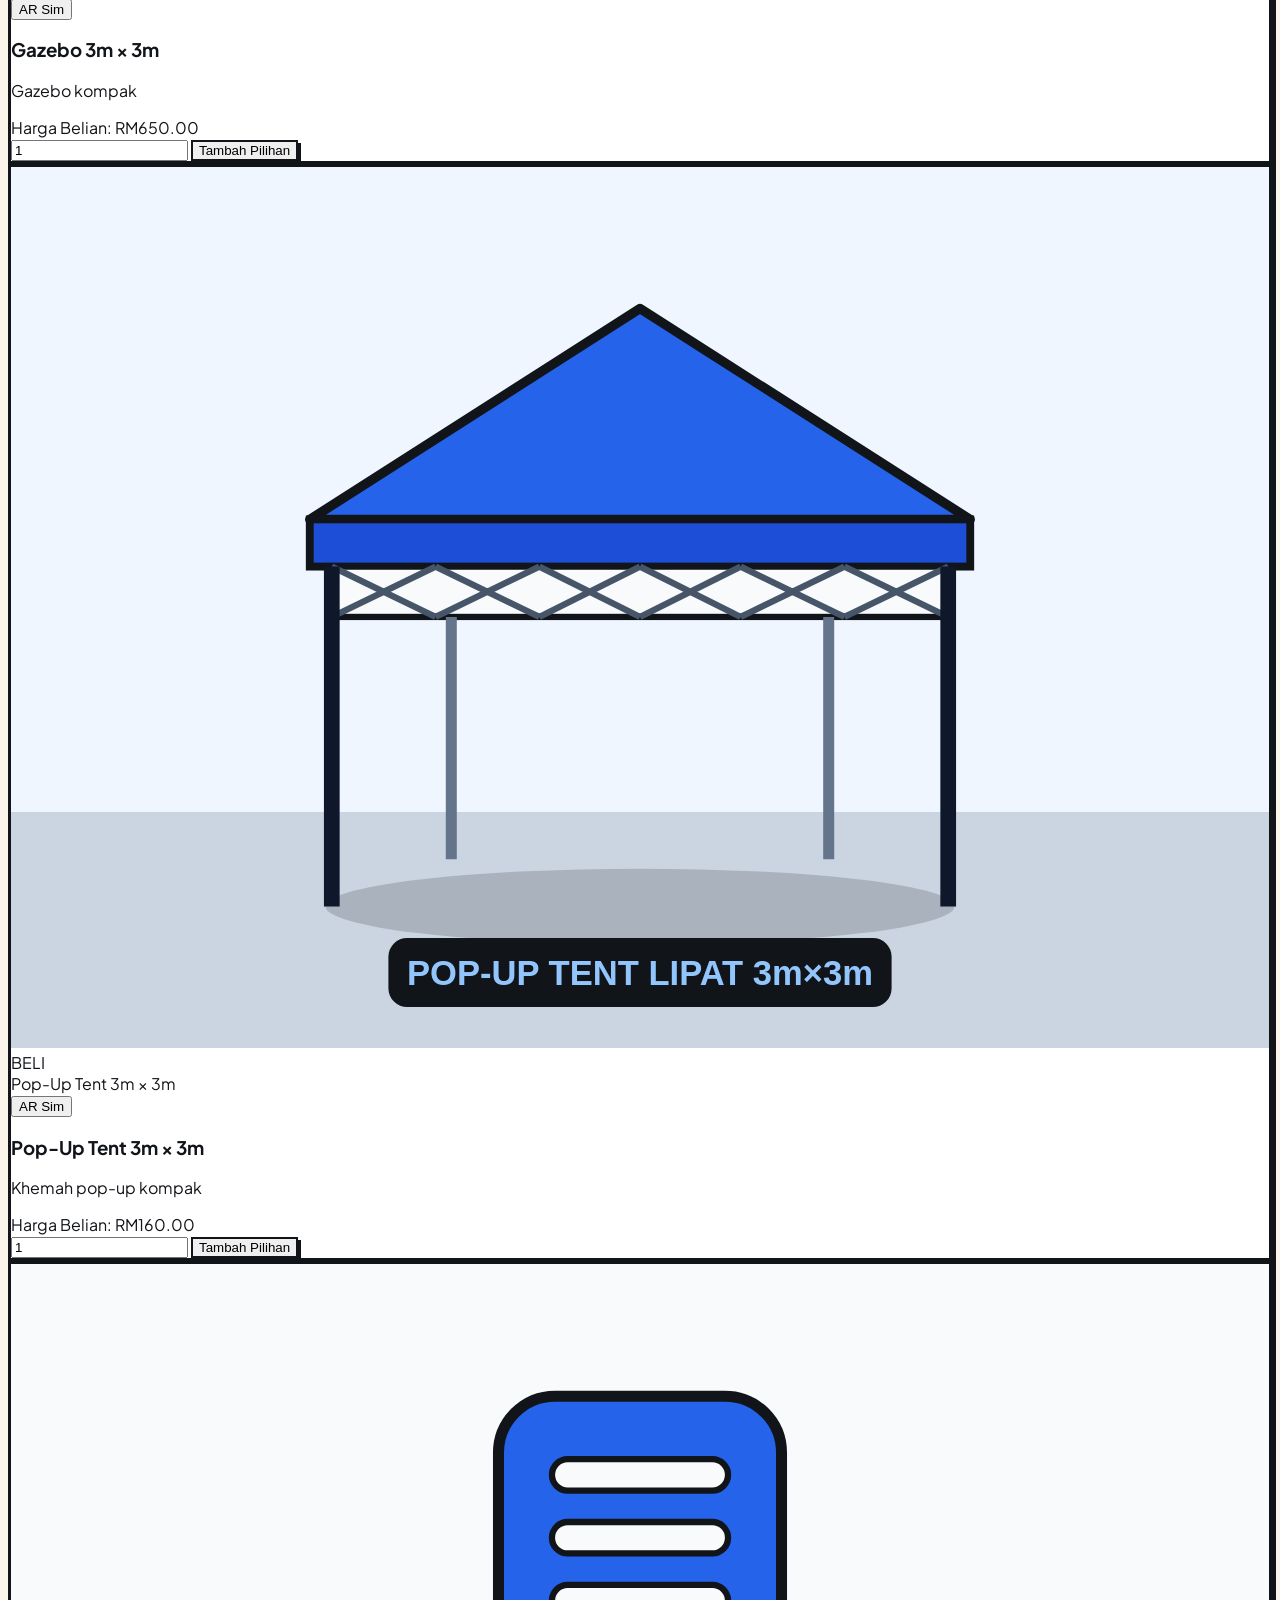
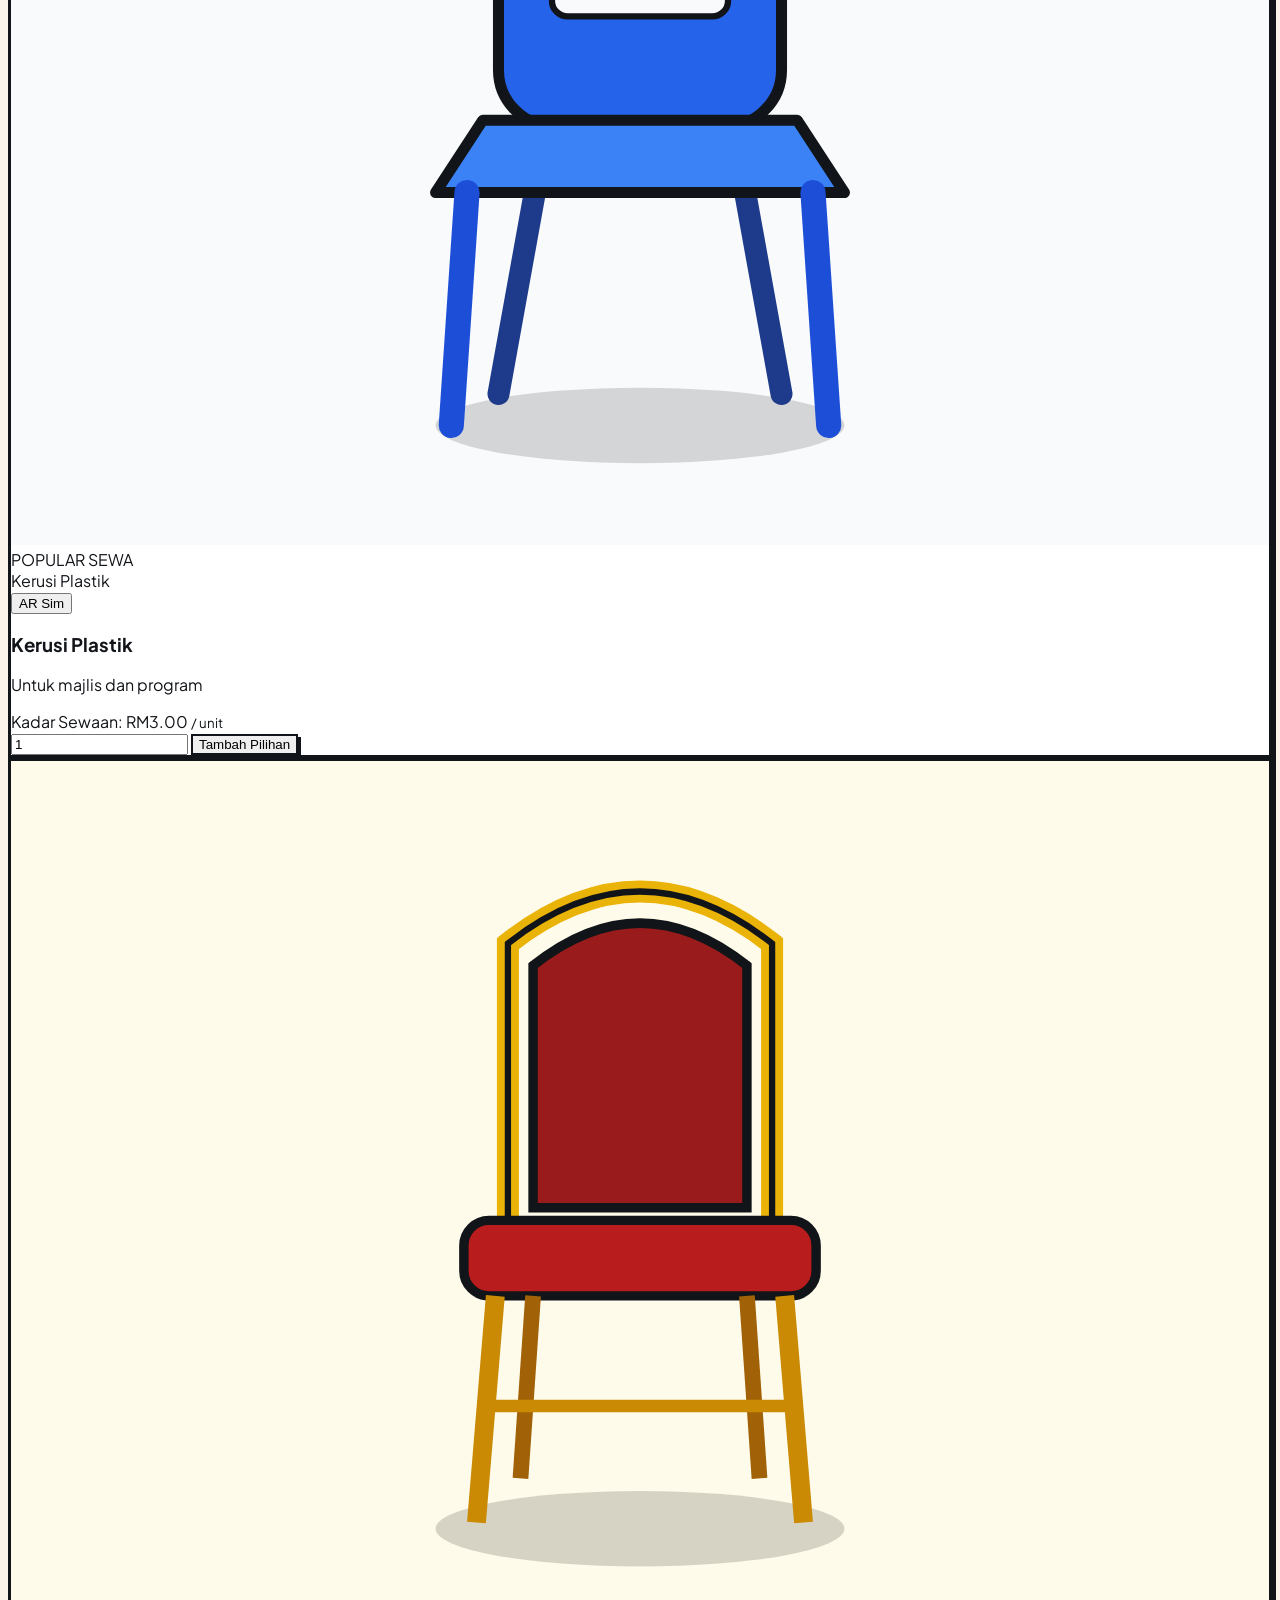
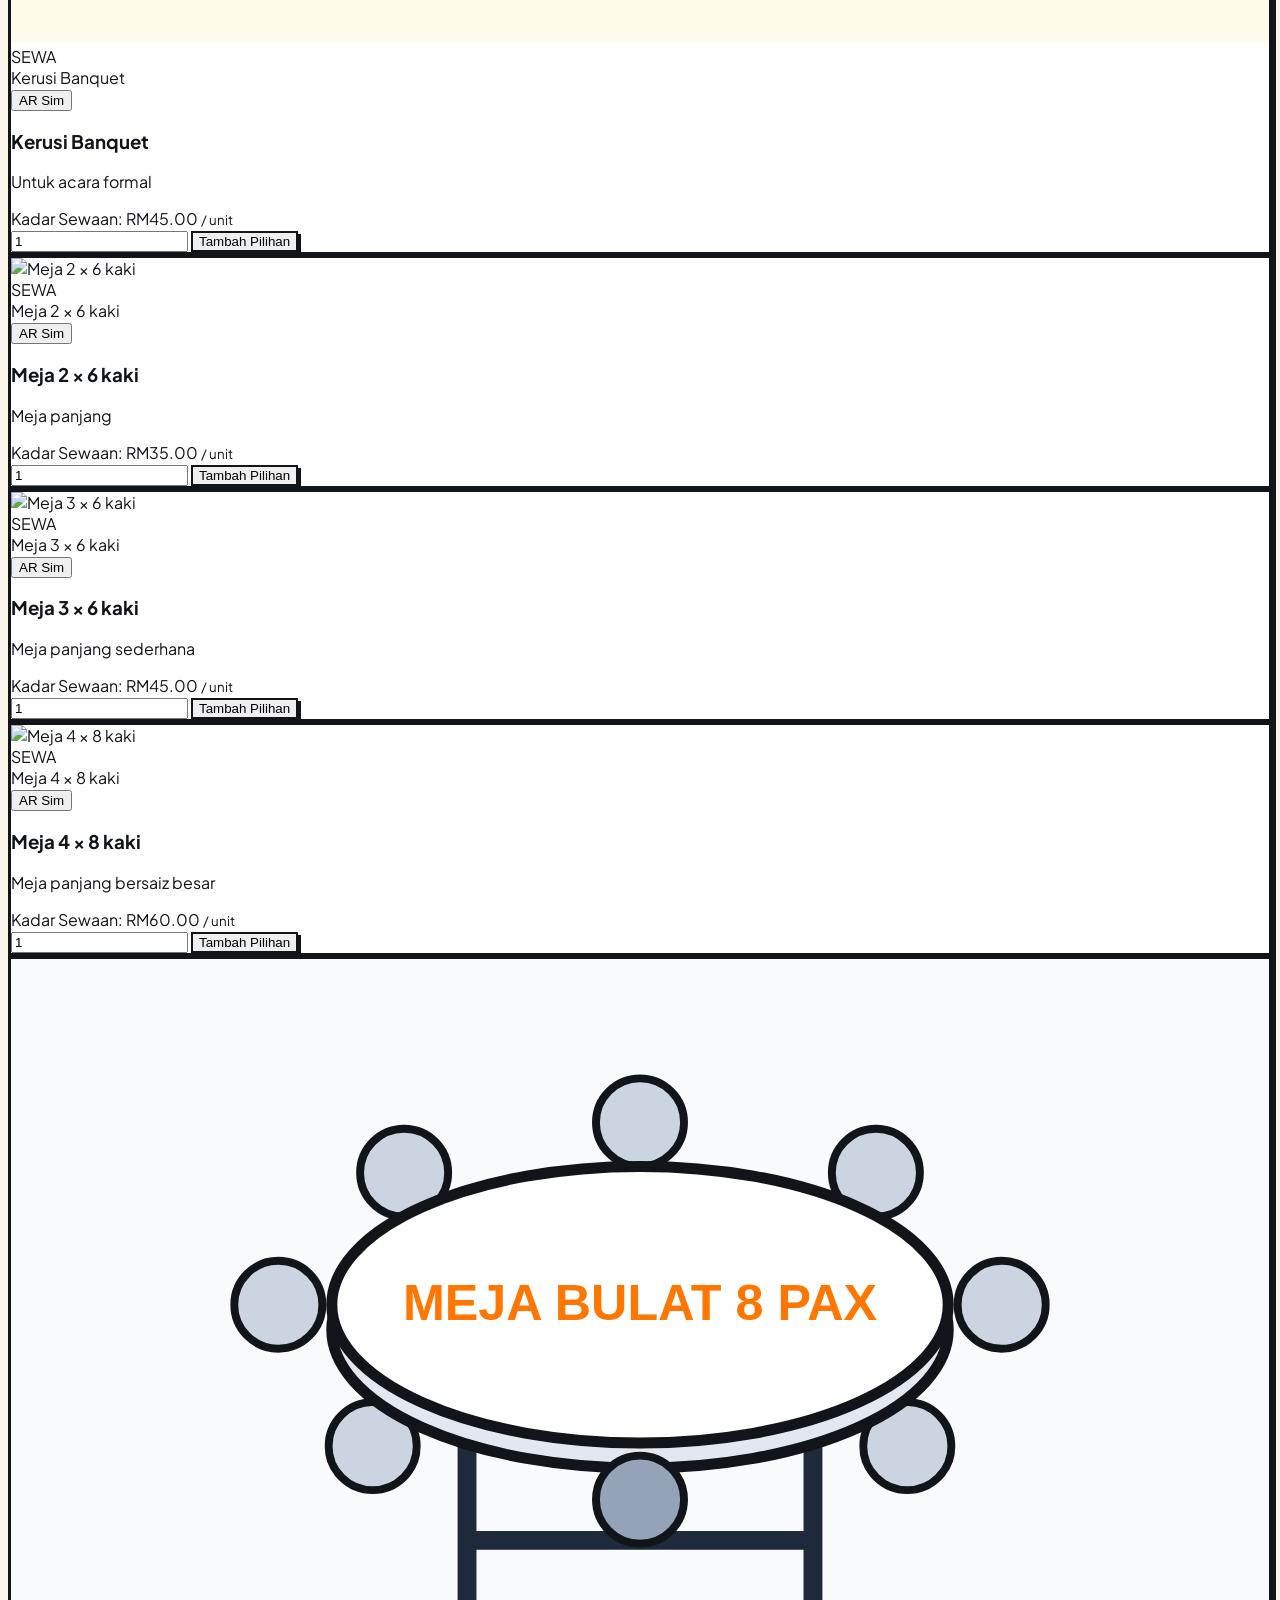
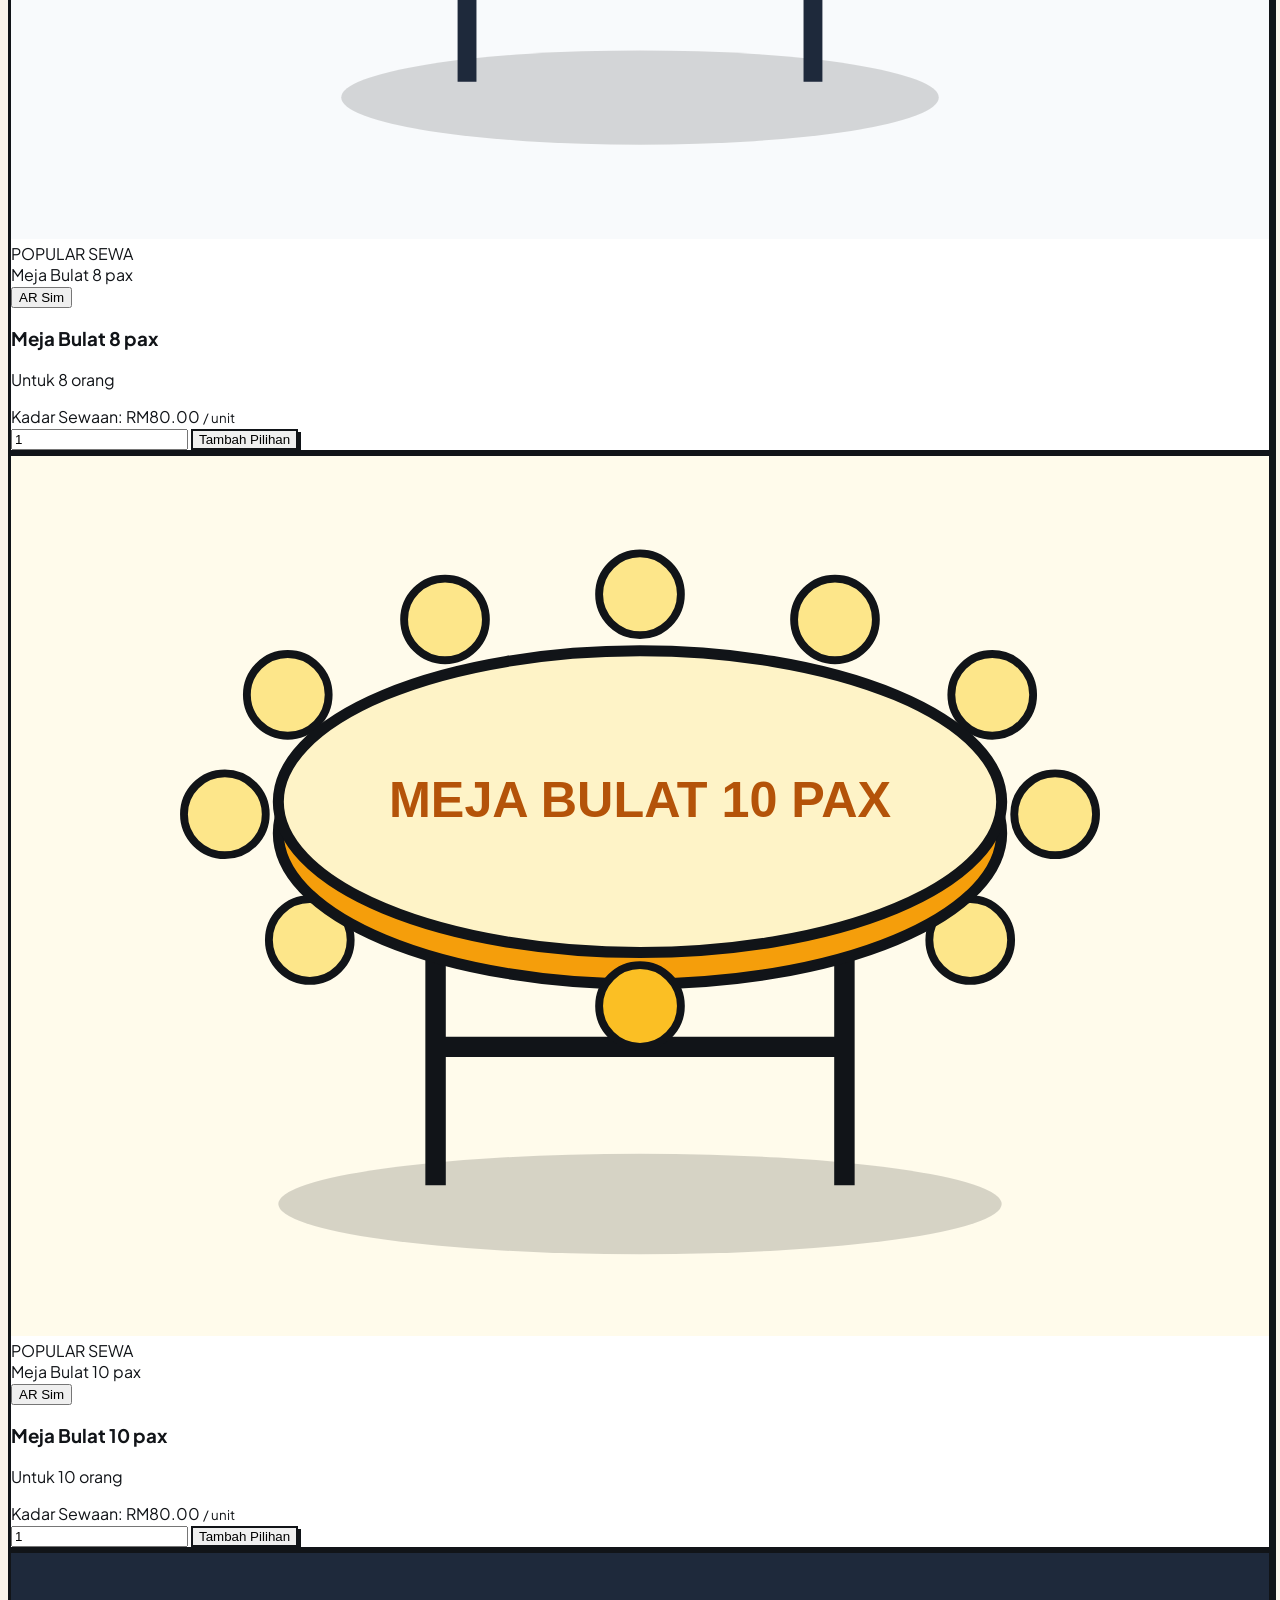
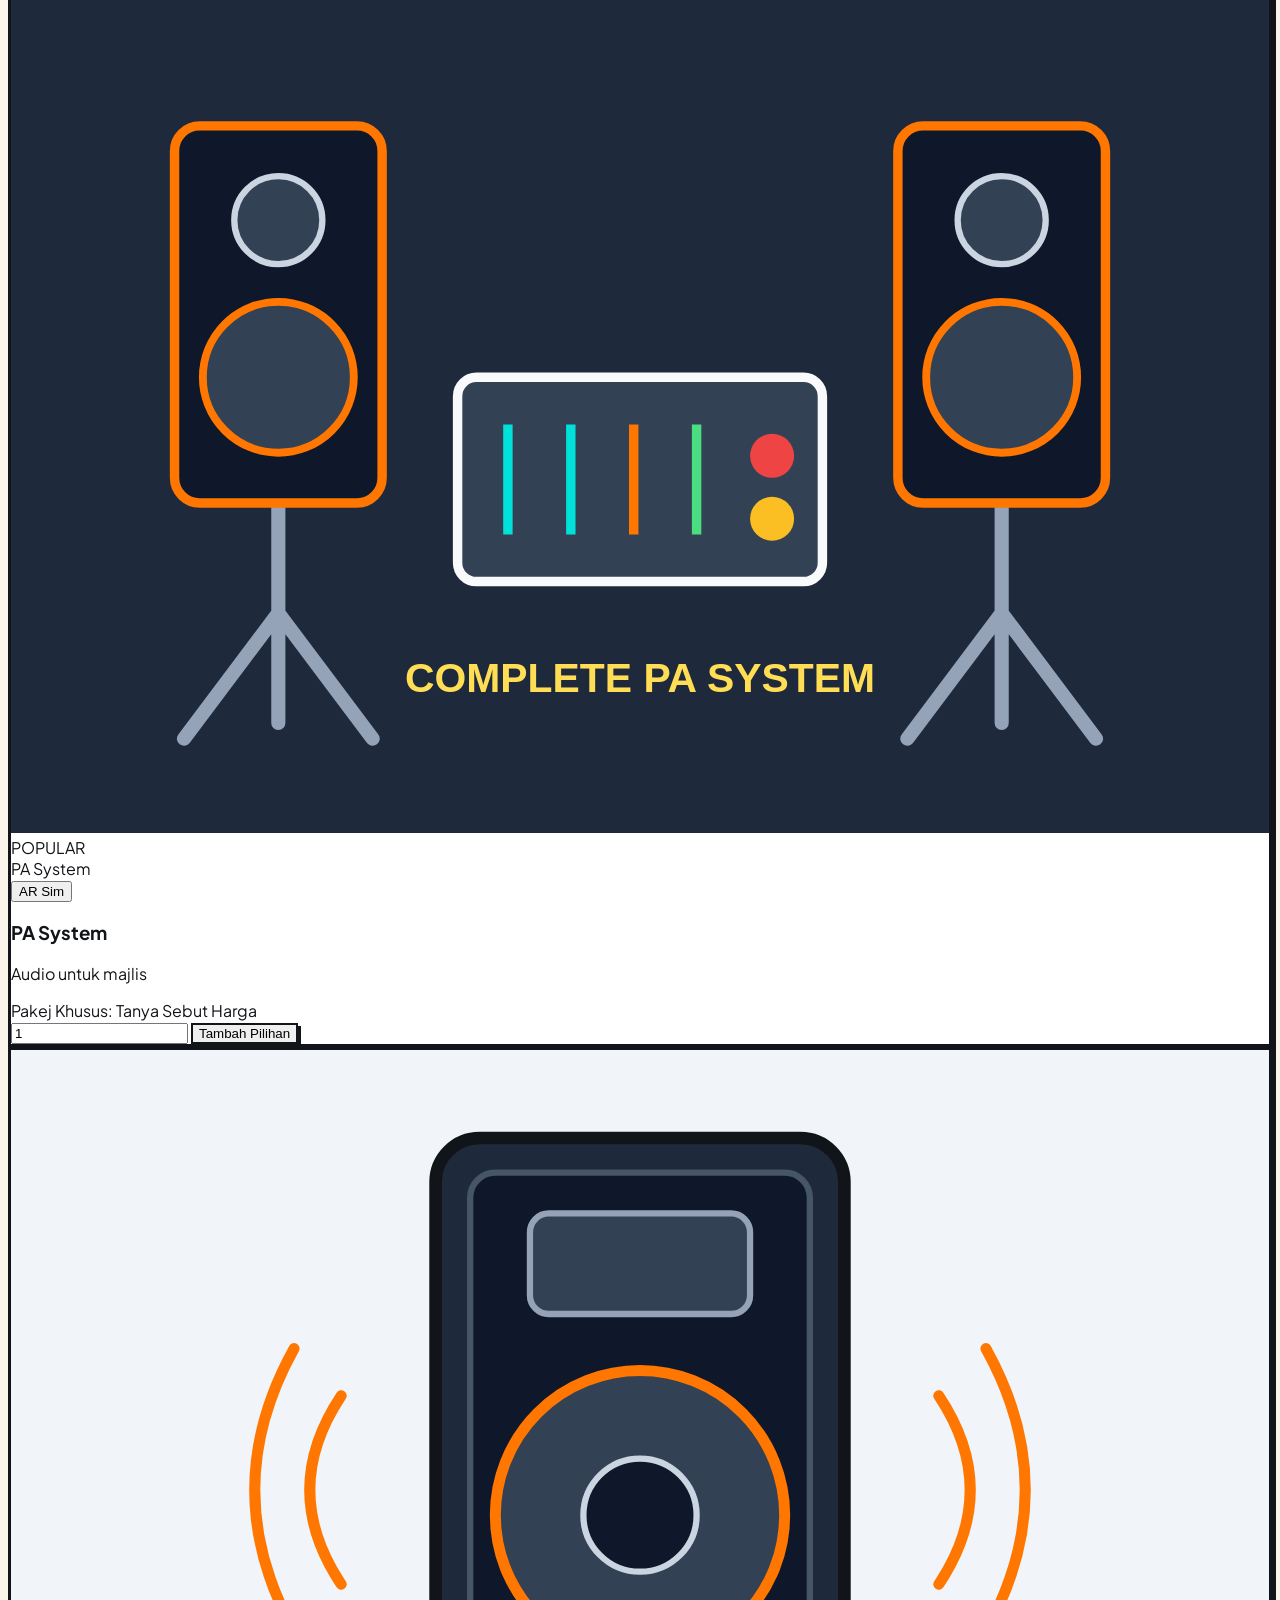
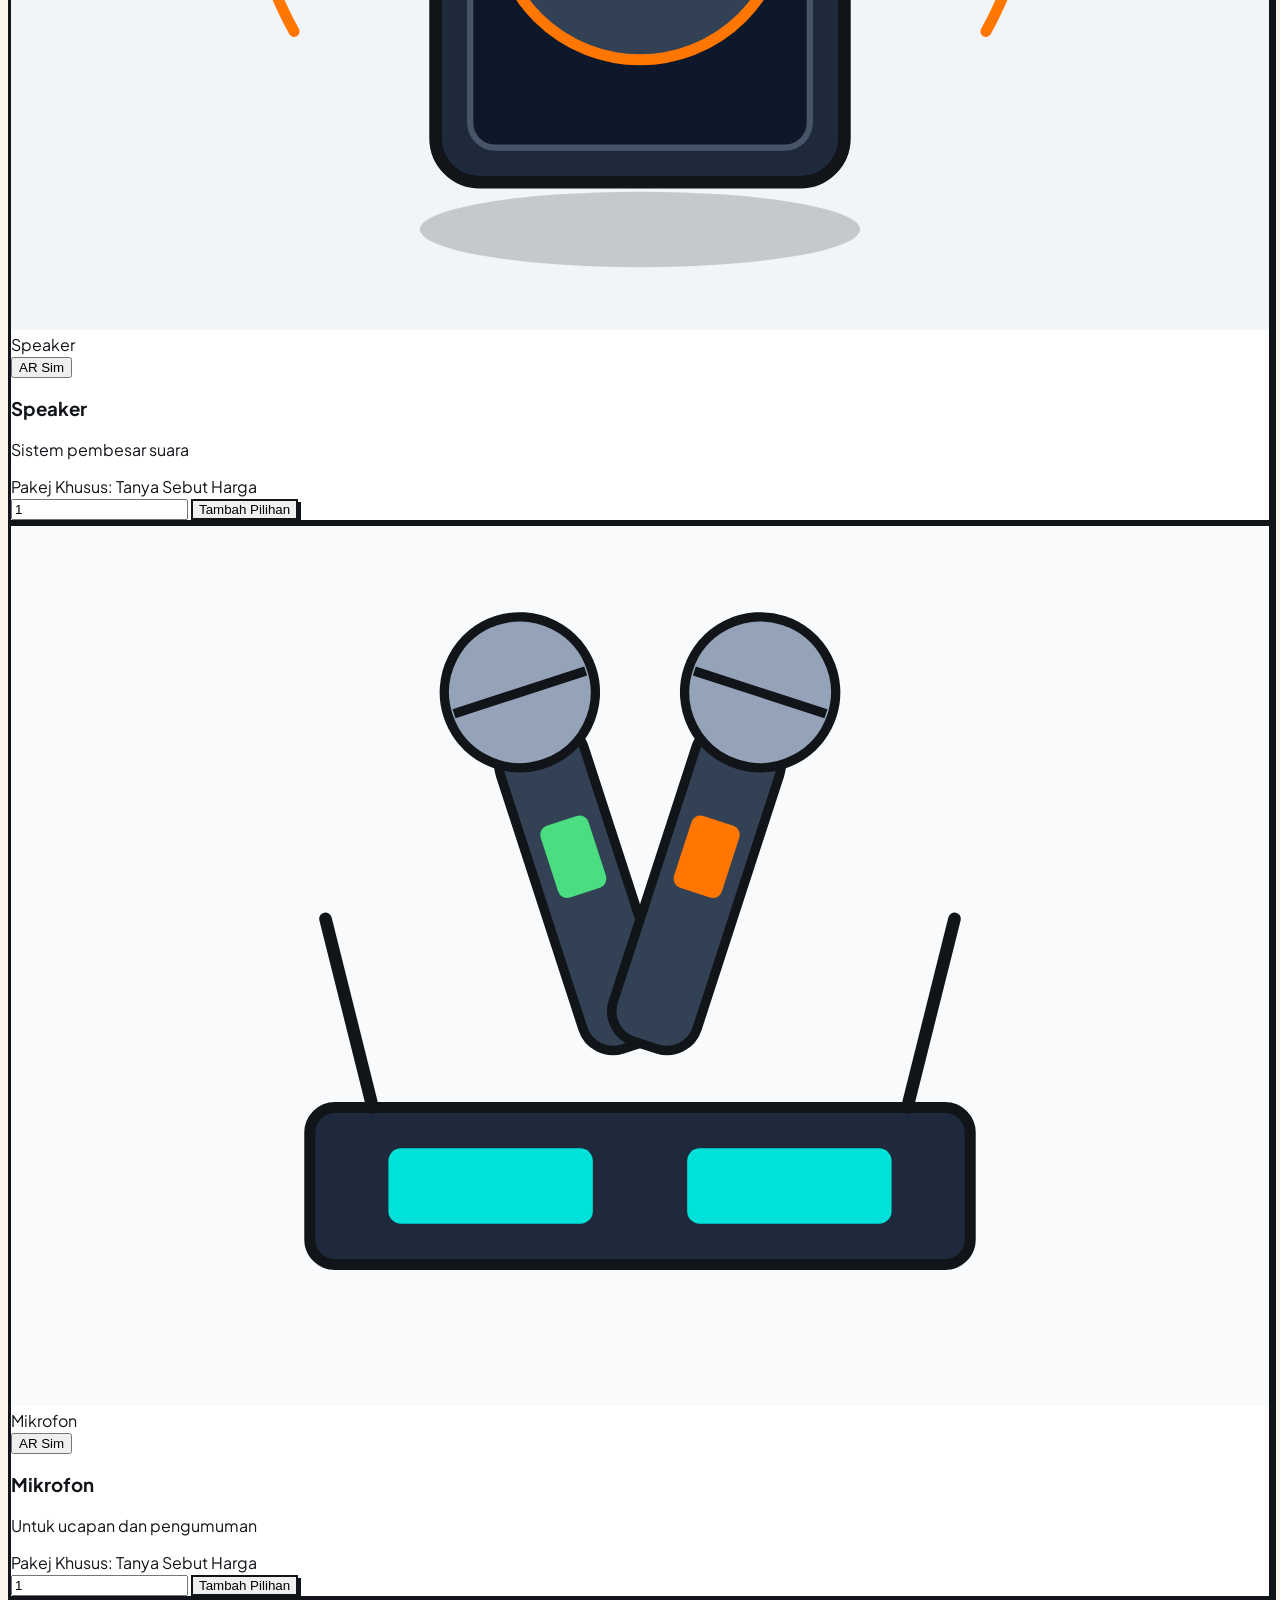
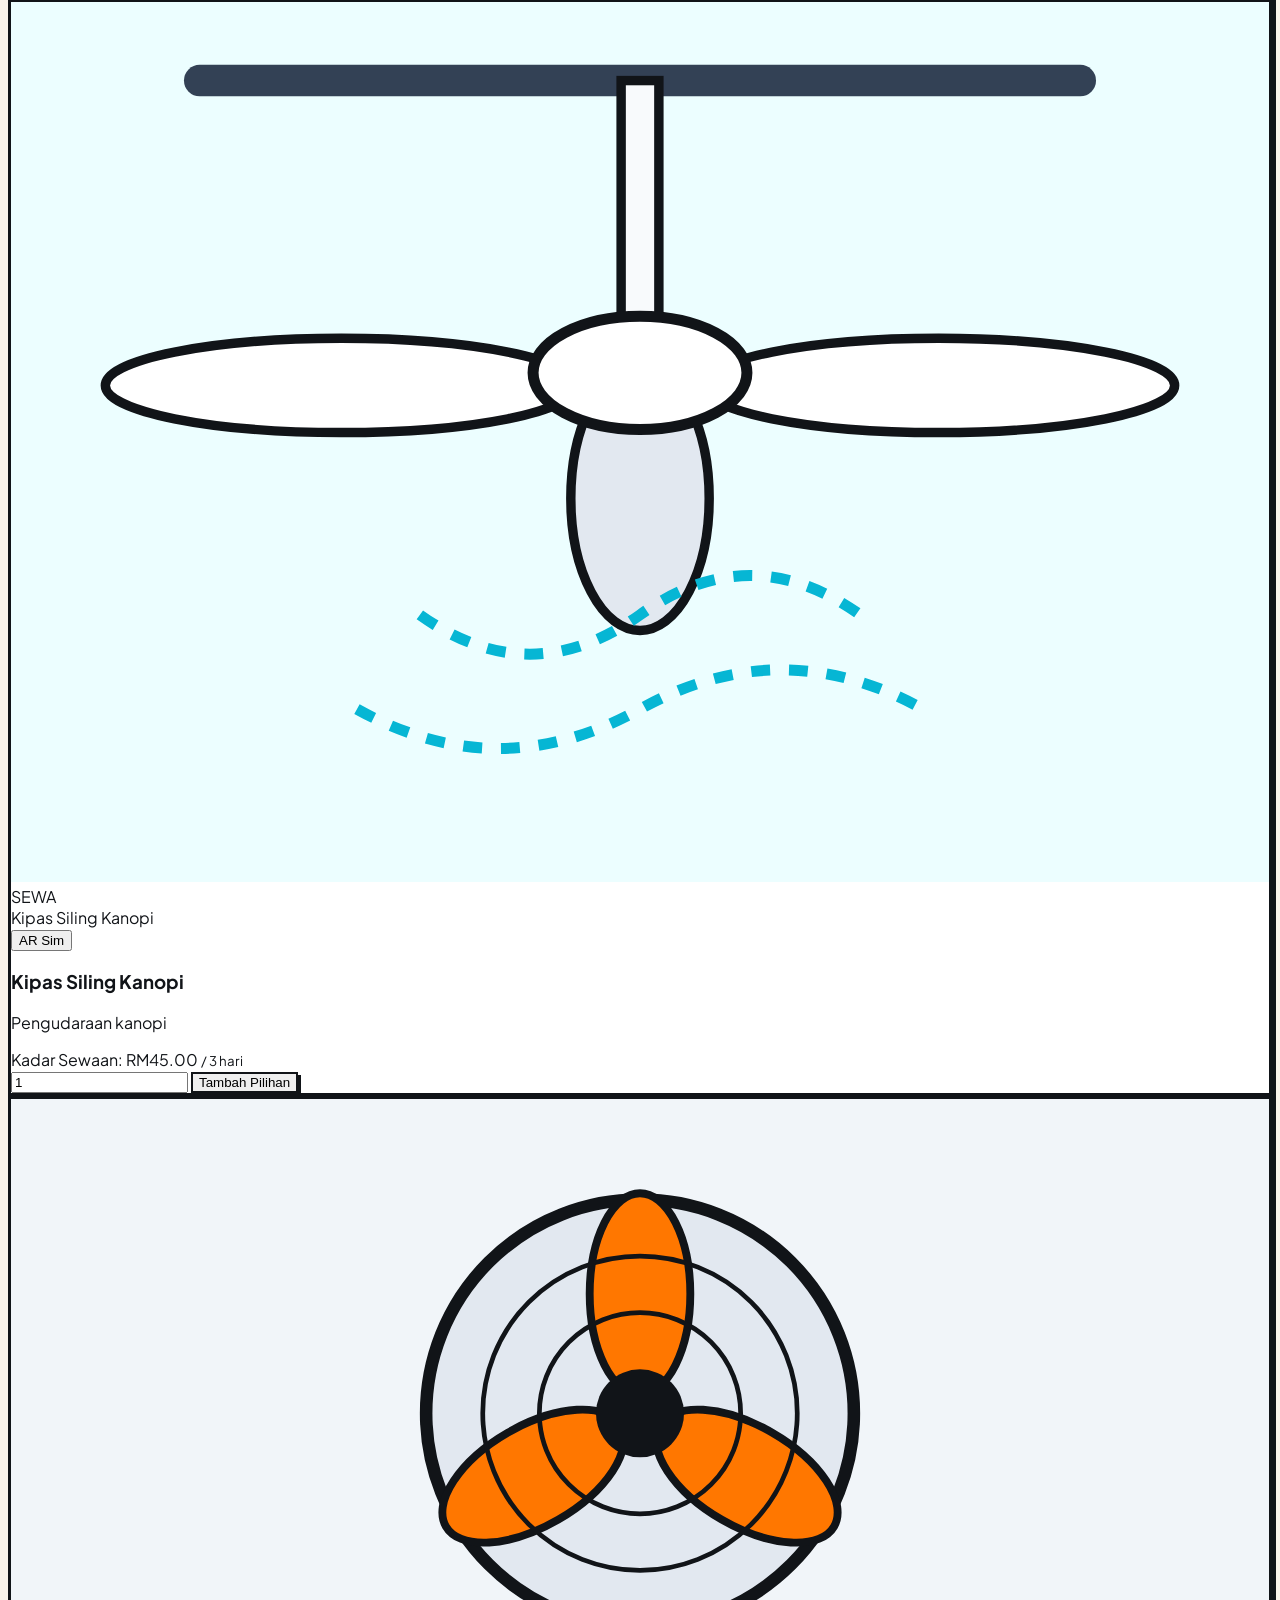
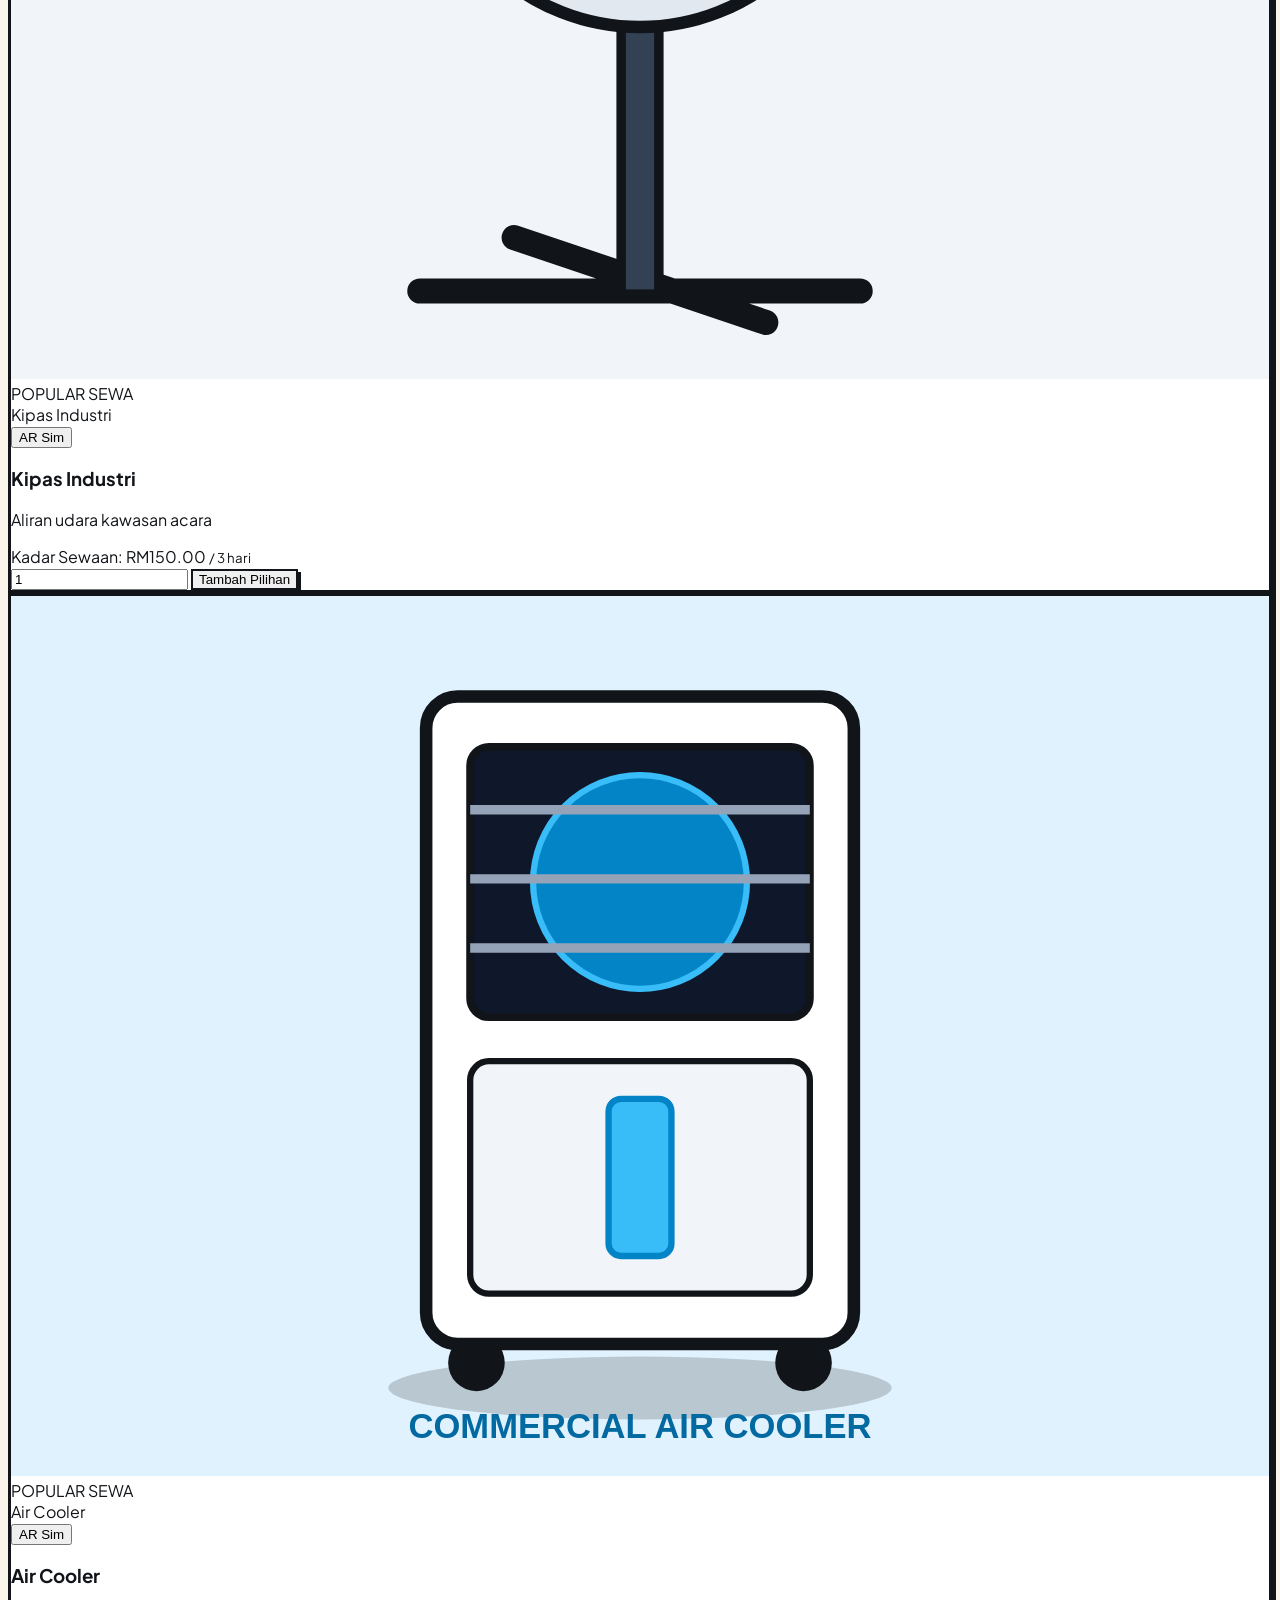
==== commit 91268809: "Update fmt.Println message from 'Hello' to 'Goodbye'" ====
--- a/borneo-hex-v01/index.html
+++ b/borneo-hex-v01/index.html
@@ -1,297 +1,2080 @@
-<!doctype html>
+<!DOCTYPE html>
 <html lang="ms">
 <head>
-  <meta charset="utf-8" />
-  <meta name="viewport" content="width=device-width, initial-scale=1" />
-  <meta name="description" content="BORNEO HEX — Satu Vendor. Satu Penyelesaian. Event, canopy, site support, industrial sourcing, fabrication dan packaging di Bintulu, Samalaju dan kawasan sekitarnya." />
-  <meta name="theme-color" content="#102a43" />
-  <title>BORNEO HEX | Satu Vendor. Satu Penyelesaian.</title>
+  <meta charset="UTF-8">
+  <meta name="viewport" content="width=device-width, initial-scale=1.0">
+  <meta name="theme-color" content="#ff7700">
+  <title>BORNEO HEX | Digital Marketplace & AR Preview</title>
+  
+  <!-- Tailwind CSS & Google Fonts -->
+  <script src="https://cdn.tailwindcss.com"></script>
   <link rel="preconnect" href="https://fonts.googleapis.com">
   <link rel="preconnect" href="https://fonts.gstatic.com" crossorigin>
-  <link href="https://fonts.googleapis.com/css2?family=Manrope:wght@400;500;600;700;800&display=swap" rel="stylesheet">
-  <link rel="stylesheet" href="./css/style.css" />
+  <link href="https://fonts.googleapis.com/css2?family=Bangers&family=Plus+Jakarta+Sans:wght@400;500;600;700;800;900&display=swap" rel="stylesheet">
+  <!-- Lucide Icons -->
+  <script src="https://unpkg.com/lucide@latest"></script>
+
+  <style>
+    :root {
+      --primary-orange: #ff7700;
+      --deep-orange: #d95800;
+      --dark-ink: #111418;
+      --cream-bg: #faf4eb;
+      --comic-border: #111418;
+    }
+    
+    body {
+      font-family: 'Plus Jakarta Sans', sans-serif;
+      background-color: var(--cream-bg);
+      color: var(--dark-ink);
+      overflow-x: hidden;
+    }
+
+    .font-comic {
+      font-family: 'Bangers', cursive;
+      letter-spacing: 1.5px;
+    }
+
+    /* 20% Opacity Silhouette & Halftone Dot Background Pattern */
+    .bg-halftone-pattern {
+      background-color: var(--cream-bg);
+      background-image: 
+        radial-gradient(rgba(26, 32, 44, 0.12) 1.5px, transparent 1.5px),
+        url("data:image/svg+xml,%3Csvg width='120' height='120' viewBox='0 0 120 120' xmlns='http://www.w3.org/2000/svg'%3E%3Cpath d='M60 15 L75 45 L105 50 L80 75 L85 105 L60 90 L35 105 L40 75 L15 50 L45 45 Z' fill='%23ff7700' fill-opacity='0.04'/%3E%3Cpath d='M10 110 L110 110 L100 80 L20 80 Z' fill='%23111418' fill-opacity='0.03'/%3E%3C/svg%3E");
+      background-size: 24px 24px, 160px 160px;
+    }
+
+    /* Comic / Pop-Art Neo-Brutalist utility classes */
+    .comic-card {
+      background: #ffffff;
+      border: 3px solid var(--comic-border);
+      box-shadow: 4px 4px 0px #111418;
+      transition: all 0.2s cubic-bezier(0.16, 1, 0.3, 1);
+    }
+    .comic-card:hover {
+      transform: translateY(-4px);
+      box-shadow: 7px 7px 0px #111418;
+    }
+
+    .comic-btn {
+      border: 2.5px solid #111418;
+      box-shadow: 3px 3px 0px #111418;
+      transition: all 0.15s ease;
+    }
+    .comic-btn:hover {
+      transform: translate(-2px, -2px);
+      box-shadow: 5px 5px 0px #111418;
+    }
+    .comic-btn:active {
+      transform: translate(2px, 2px);
+      box-shadow: 1px 1px 0px #111418;
+    }
+
+    .comic-ribbon {
+      position: relative;
+      background: #ff512f;
+      color: #fff;
+      transform: rotate(-2deg);
+      box-shadow: 3px 3px 0px #111418;
+      border: 2px solid #111418;
+    }
+
+    /* Custom Toast Notification */
+    #toast {
+      transition: transform 0.3s ease, opacity 0.3s ease;
+    }
+    #toast.show {
+      transform: translate(-50%, 0);
+      opacity: 1;
+    }
+    #toast.hide {
+      transform: translate(-50%, 20px);
+      opacity: 0;
+      pointer-events: none;
+    }
+
+    /* Custom scrollbar */
+    ::-webkit-scrollbar {
+      width: 8px;
+    }
+    ::-webkit-scrollbar-track {
+      background: #f1ebd9;
+    }
+    ::-webkit-scrollbar-thumb {
+      background: #ff7700;
+      border-radius: 4px;
+      border: 2px solid #111418;
+    }
+  </style>
 </head>
-<body>
-  <a class="skip-link" href="#main">Langkau ke kandungan</a>
-
-  <header class="site-header" id="top">
-    <div class="container nav-wrap">
-      <a class="brand" href="#top" aria-label="BORNEO HEX home">
-        <span class="brand-mark" aria-hidden="true">BH</span>
-        <span class="brand-copy"><strong>BORNEO HEX</strong><small>Satu Vendor. Satu Penyelesaian.</small></span>
+
+<body class="bg-halftone-pattern min-h-screen flex flex-col antialiased">
+
+  <!-- TOP BAR TICKER -->
+  <div class="bg-[#111418] text-[#ffdd55] text-xs font-bold py-2 border-b-2 border-black tracking-wide overflow-hidden whitespace-nowrap">
+    <div class="inline-flex animate-marquee gap-8 items-center px-4">
+      <span>🚀 BORNEO HEX: SEWAAN & JUALAN KANOPI BERKUALITI DI BINTULU & SEKITAR SARAWAK</span>
+      <span>•</span>
+      <span>🔥 LIVE AR PREVIEW: UJI SAIZ KANOPI DI HALAMAN ANDA TERUS DARI TELEFON</span>
+      <span>•</span>
+      <span>📞 WHATSAPP PANTAS: 014-812 8806</span>
+      <span>•</span>
+      <span>⛺ KANOPI PIRAMID, ARABIAN, PERABOT, AIR COOLER & PA SYSTEM TERSEDIA</span>
+    </div>
+  </div>
+
+  <!-- NAVIGATION HEADER -->
+  <header class="sticky top-0 z-40 bg-white/95 backdrop-blur-md border-b-4 border-black px-4 lg:px-8 py-3">
+    <div class="max-w-7xl mx-auto flex items-center justify-between gap-4">
+      
+      <!-- Logo Branding with Comic Style -->
+      <a href="#" class="flex items-center gap-2 group">
+        <div class="w-11 h-11 bg-amber-400 border-2 border-black rounded-lg flex items-center justify-center font-comic text-2xl text-black shadow-[3px_3px_0px_#111] group-hover:rotate-6 transition-transform">
+          BH
+        </div>
+        <div>
+          <div class="font-comic text-2xl sm:text-3xl leading-none text-black flex items-center gap-1">
+            BORNEO <span class="text-[#ff7700] drop-shadow-[1px_1px_0px_#000]">HEX</span>
+          </div>
+          <span class="text-[10px] sm:text-xs font-black tracking-wider text-slate-500 uppercase">Event Logistics · Bintulu</span>
+        </div>
       </a>
 
-      <button class="menu-toggle" type="button" aria-label="Buka menu" aria-expanded="false" aria-controls="primary-nav">☰</button>
-      <nav class="primary-nav" id="primary-nav" aria-label="Navigasi utama">
-        <a href="#services">Servis</a>
-        <a href="#packages">Site Packages</a>
-        <a href="#builder">Package Builder</a>
-        <a href="#industrial">Industrial</a>
-        <a href="#contact">Hubungi</a>
-        <a class="btn btn-sm btn-primary" href="#rfq">Minta Quotation</a>
-      </nav>
+      <!-- Quick Action Navigation -->
+      <div class="flex items-center gap-2 sm:gap-3">
+        <!-- AR Preview Trigger Button -->
+        <button onclick="openARModal()" class="comic-btn bg-[#00e1d9] hover:bg-[#00c9c2] text-black text-xs sm:text-sm font-extrabold px-3 sm:px-4 py-2 rounded-xl flex items-center gap-1.5">
+          <i data-lucide="scan" class="w-4 h-4 animate-pulse"></i>
+          <span class="hidden md:inline">AR Visualizer</span>
+          <span class="md:hidden">AR</span>
+        </button>
+
+        <!-- Internal Reference Tools: Copy Price List & Copy WA Reply & Folder Info -->
+        <button onclick="copyPriceList()" class="comic-btn bg-slate-100 hover:bg-slate-200 text-black text-xs font-bold px-2.5 py-2 rounded-xl hidden lg:flex items-center gap-1.5" title="Salin Senarai Harga">
+          <i data-lucide="clipboard-list" class="w-4 h-4 text-slate-700"></i>
+          <span>Salin Harga</span>
+        </button>
+
+        <button onclick="copyReplyTemplate()" class="comic-btn bg-amber-200 hover:bg-amber-300 text-black text-xs font-bold px-2.5 py-2 rounded-xl hidden lg:flex items-center gap-1.5" title="Salin Jawapan Pantas WhatsApp">
+          <i data-lucide="message-square-Plus" class="w-4 h-4 text-slate-800"></i>
+          <span>Salin Jawapan WA</span>
+        </button>
+
+        <button onclick="openFolderGuideModal()" class="comic-btn bg-white hover:bg-slate-100 text-black text-xs font-bold px-2.5 py-2 rounded-xl flex items-center gap-1" title="Panduan Folder Gambar Web">
+          <i data-lucide="folder-up" class="w-4 h-4 text-orange-600"></i>
+          <span class="hidden sm:inline">Folder Gambar</span>
+        </button>
+
+        <!-- Cart / Quotation Trigger Button with Badge -->
+        <button onclick="toggleCartDrawer(true)" class="comic-btn bg-[#ff7700] hover:bg-[#ff8800] text-black font-extrabold px-3.5 py-2 rounded-xl flex items-center gap-2 relative">
+          <i data-lucide="shopping-bag" class="w-5 h-5"></i>
+          <span class="hidden sm:inline">Pilihan</span>
+          <span id="headerCartCount" class="bg-black text-white text-xs font-black rounded-full h-5 w-5 flex items-center justify-center border border-white">0</span>
+        </button>
+      </div>
+
     </div>
   </header>
 
-  <main id="main">
-    <section class="hero section">
-      <div class="container hero-grid">
-        <div class="hero-copy">
-          <span class="eyebrow">BINTULU • SAMALAJU • SARAWAK</span>
-          <h1>Satu vendor untuk <span>event, tapak projek & keperluan industri.</span></h1>
-          <p class="lead">BORNEO HEX menyatukan canopy & event equipment, temporary site support, industrial sourcing, light fabrication dan packaging dalam satu saluran kerja yang lebih mudah.</p>
-          <div class="hero-actions">
-            <a class="btn btn-primary" href="#rfq">Dapatkan Sebut Harga</a>
-            <button class="btn btn-ghost" id="heroWhatsApp" type="button">WhatsApp BORNEO HEX</button>
-          </div>
-          <div class="hero-points" aria-label="Kelebihan BORNEO HEX">
-            <span>✓ Local support</span><span>✓ Flexible package</span><span>✓ One mobilisation</span>
-          </div>
+  <!-- INTERNAL STAFF REFERENCE BAR -->
+  <div class="max-w-7xl mx-auto px-4 sm:px-6 pt-4 w-full">
+    <div class="bg-[#fff0dc] border-2 border-black rounded-xl px-4 py-2.5 shadow-[3px_3px_0px_#111418] flex flex-wrap items-center justify-between gap-2">
+      <div class="flex items-center gap-2 text-xs font-black text-black">
+        <span class="bg-black text-amber-400 px-2 py-0.5 rounded text-[10px]">RUJUKAN DALAMAN</span>
+        <span>BUKAN SEBUT HARGA MUKTAMAD — Harga & stok perlu disahkan sebelum tempahan.</span>
+      </div>
+      <div class="flex items-center gap-2">
+        <button onclick="copyPriceList()" class="bg-black text-white hover:bg-neutral-800 text-[11px] font-extrabold px-3 py-1.5 rounded-lg border border-black flex items-center gap-1">
+          <i data-lucide="copy" class="w-3 h-3"></i> Salin Senarai Harga
+        </button>
+        <button onclick="copyReplyTemplate()" class="bg-[#ff7700] text-black hover:bg-orange-400 text-[11px] font-extrabold px-3 py-1.5 rounded-lg border border-black flex items-center gap-1">
+          <i data-lucide="message-circle" class="w-3 h-3"></i> Salin Jawapan WhatsApp
+        </button>
+      </div>
+    </div>
+  </div>
+
+  <!-- COMIC POP-ART HERO BANNER -->
+  <section class="max-w-7xl mx-auto px-4 sm:px-6 pt-6 pb-4 w-full">
+    <div class="relative bg-gradient-to-r from-amber-400 via-orange-400 to-[#ff5722] border-4 border-black rounded-2xl p-6 sm:p-10 shadow-[8px_8px_0px_#111418] overflow-hidden">
+      
+      <!-- Halftone pattern overlay inside hero -->
+      <div class="absolute inset-0 opacity-15 pointer-events-none" style="background-image: radial-gradient(#000 2px, transparent 2px); background-size: 16px 16px;"></div>
+      
+      <!-- Big Decorative Comic Accent Word -->
+      <div class="absolute -right-4 -bottom-6 font-comic text-8xl sm:text-9xl text-black/10 select-none pointer-events-none uppercase">
+        EVENT!
+      </div>
+
+      <div class="relative z-10 max-w-2xl">
+        <div class="inline-block comic-ribbon px-3.5 py-1 text-xs font-black uppercase tracking-wider mb-3 rounded-md">
+          ⭐ Pasaran Kanopi & Kelengkapan Majlis
         </div>
-
-        <div class="hero-visual" aria-label="Ringkasan solusi BORNEO HEX">
-          <div class="visual-card visual-main">
-            <span class="visual-kicker">SITE READY</span>
-            <strong>Temporary Site Support</strong>
-            <p>Welfare • Field Office • Shutdown Support</p>
-          </div>
-          <div class="visual-card visual-event"><span>EVENT</span><strong>Canopy & Equipment</strong></div>
-          <div class="visual-card visual-industrial"><span>INDUSTRIAL</span><strong>Sourcing & MRO</strong></div>
-          <div class="hex-grid" aria-hidden="true"><i></i><i></i><i></i><i></i><i></i><i></i></div>
+        
+        <h1 class="font-comic text-4xl sm:text-6xl text-white drop-shadow-[3px_3px_0px_#111418] leading-[1.05] mb-3">
+          SEMAK HARGA, PREVIEW AR & TEMPAH CEPAT!
+        </h1>
+        
+        <p class="text-black font-bold text-sm sm:text-base leading-relaxed bg-white/90 p-3 rounded-xl border-2 border-black shadow-[3px_3px_0px_#111418] inline-block mb-4">
+          Penyelesaian lengkap sewaan kanopi kenduri, meja banquet, khemah komersial, mist fan dan sistem audio di Bintulu. Uji dimensi terus di tapak dengan kamera AR!
+        </p>
+
+        <div class="flex flex-wrap items-center gap-3">
+          <a href="#catalog" class="comic-btn bg-black text-white hover:bg-neutral-800 text-sm font-extrabold px-5 py-2.5 rounded-xl flex items-center gap-2">
+            <span>Buka Katalog Digital</span>
+            <i data-lucide="arrow-down" class="w-4 h-4"></i>
+          </a>
+          <button onclick="openARModal()" class="comic-btn bg-white text-black hover:bg-amber-100 text-sm font-extrabold px-5 py-2.5 rounded-xl flex items-center gap-2">
+            <i data-lucide="camera" class="w-4 h-4 text-orange-600"></i>
+            <span>Simulasi AR Tapak</span>
+          </button>
         </div>
       </div>
-    </section>
-
-    <section class="trust-strip">
-      <div class="container trust-grid">
-        <div><strong>01</strong><span>Beritahu requirement</span></div>
-        <div><strong>02</strong><span>Kami cadangkan solution</span></div>
-        <div><strong>03</strong><span>Quotation & scheduling</span></div>
-        <div><strong>04</strong><span>Mobilise & support</span></div>
-      </div>
-    </section>
-
-    <section class="section" id="services">
-      <div class="container">
-        <div class="section-head">
-          <span class="eyebrow">APA YANG ANDA PERLUKAN?</span>
-          <h2>Mulakan dengan masalah. Kami susun penyelesaiannya.</h2>
-          <p>Tak perlu koordinasi terlalu banyak vendor untuk perkara yang boleh disatukan.</p>
+    </div>
+  </section>
+
+  <!-- MARKETPLACE CONTROLS (SEARCH, FILTERS, VIEW MODES) -->
+  <main id="catalog" class="max-w-7xl mx-auto px-4 sm:px-6 py-6 flex-1 w-full">
+    
+    <!-- Filter and Search Bar -->
+    <div class="bg-white border-3 border-black p-4 rounded-2xl shadow-[5px_5px_0px_#111418] mb-8 space-y-4">
+      
+      <div class="flex flex-col md:flex-row gap-3 items-stretch md:items-center justify-between">
+        <!-- Search Field -->
+        <div class="relative flex-1">
+          <i data-lucide="search" class="absolute left-3.5 top-1/2 -translate-y-1/2 text-gray-500 w-5 h-5"></i>
+          <input 
+            type="text" 
+            id="searchInput" 
+            oninput="handleSearch()"
+            placeholder="Cari kanopi 20x20, kerusi banquet, PA system, kipas..."
+            class="w-full pl-11 pr-4 py-2.5 rounded-xl border-2 border-black font-semibold text-sm focus:outline-none focus:ring-2 focus:ring-orange-500 bg-amber-50/40"
+          >
         </div>
 
-        <div class="service-grid">
-          <article class="service-card">
-            <span class="service-no">01</span><h3>Event & Canopy</h3>
-            <p>Canopy, meja, kerusi, fan, lighting dan setup asas untuk event.</p>
-            <a href="#event">Lihat servis →</a>
-          </article>
-          <article class="service-card featured">
-            <span class="service-no">02</span><h3>Site Support</h3>
-            <p>Worker welfare station, contractor field office dan shutdown support.</p>
-            <a href="#packages">Lihat package →</a>
-          </article>
-          <article class="service-card">
-            <span class="service-no">03</span><h3>Industrial Supply</h3>
-            <p>RFQ & sourcing untuk MRO, consumables, fasteners, abrasive dan item industri.</p>
-            <a href="#industrial">Submit RFQ →</a>
-          </article>
-          <article class="service-card">
-            <span class="service-no">04</span><h3>Fabrication & Packaging</h3>
-            <p>Light fabrication, rack, trolley, cage, crating dan packing solution.</p>
-            <a href="#industrial">Lihat solusi →</a>
-          </article>
+        <!-- Mode Dropdown (Sewa/Beli) -->
+        <div class="flex items-center gap-2">
+          <label class="text-xs font-black uppercase text-slate-700 whitespace-nowrap">Tawaran:</label>
+          <select 
+            id="dealMode" 
+            onchange="renderCatalog()"
+            class="py-2.5 px-3 rounded-xl border-2 border-black font-bold text-sm bg-white focus:outline-none focus:ring-2 focus:ring-orange-500 cursor-pointer shadow-[2px_2px_0px_#111]"
+          >
+            <option value="all">Semua (Sewa & Beli)</option>
+            <option value="rent">Sewa Sahaja</option>
+            <option value="sale">Jualan / Beli Sahaja</option>
+          </select>
+
+          <!-- Sorting -->
+          <select 
+            id="sortFilter" 
+            onchange="renderCatalog()"
+            class="py-2.5 px-3 rounded-xl border-2 border-black font-bold text-sm bg-white focus:outline-none focus:ring-2 focus:ring-orange-500 cursor-pointer shadow-[2px_2px_0px_#111]"
+          >
+            <option value="default">Paling Popular</option>
+            <option value="price-asc">Harga: Rendah ke Tinggi</option>
+            <option value="price-desc">Harga: Tinggi ke Rendah</option>
+          </select>
         </div>
       </div>
-    </section>
-
-    <section class="section section-dark" id="packages">
-      <div class="container">
-        <div class="section-head inverse">
-          <span class="eyebrow">BORNEO HEX SITE SUPPORT</span>
-          <h2>Tiga package untuk masuk tapak dengan lebih tersusun.</h2>
-          <p>Package boleh disesuaikan mengikut jumlah pekerja, tempoh projek dan requirement site.</p>
+
+      <!-- Category Filter Pills -->
+      <div class="flex items-center gap-2 overflow-x-auto pb-1 pt-1 no-scrollbar text-xs sm:text-sm font-black">
+        <button onclick="setCategory('all')" data-cat="all" class="cat-pill comic-btn bg-black text-white px-4 py-2 rounded-xl whitespace-nowrap">Semua Item</button>
+        <button onclick="setCategory('canopy')" data-cat="canopy" class="cat-pill comic-btn bg-white text-black px-4 py-2 rounded-xl whitespace-nowrap flex items-center gap-1.5">
+          <span>⛺</span> Kanopi & Khemah
+        </button>
+        <button onclick="setCategory('furniture')" data-cat="furniture" class="cat-pill comic-btn bg-white text-black px-4 py-2 rounded-xl whitespace-nowrap flex items-center gap-1.5">
+          <span>🪑</span> Kerusi & Meja
+        </button>
+        <button onclick="setCategory('electrical')" data-cat="electrical" class="cat-pill comic-btn bg-white text-black px-4 py-2 rounded-xl whitespace-nowrap flex items-center gap-1.5">
+          <span>🌀</span> Kipas & Penyejuk
+        </button>
+        <button onclick="setCategory('audio')" data-cat="audio" class="cat-pill comic-btn bg-white text-black px-4 py-2 rounded-xl whitespace-nowrap flex items-center gap-1.5">
+          <span>🔊</span> PA Audio & Lampu
+        </button>
+      </div>
+
+    </div>
+
+    <!-- PRODUCT GRID -->
+    <div id="productGrid" class="grid grid-cols-1 sm:grid-cols-2 lg:grid-cols-3 xl:grid-cols-4 gap-6">
+      <!-- Generated via JS -->
+    </div>
+
+    <!-- Empty State -->
+    <div id="emptyCatalogState" class="hidden text-center py-16 bg-white border-3 border-black rounded-2xl shadow-[6px_6px_0px_#111]">
+      <div class="text-5xl mb-3">🔍</div>
+      <h3 class="font-comic text-2xl text-black">TIADA PRODUK DIJUMPAI</h3>
+      <p class="text-sm text-gray-600 max-w-sm mx-auto mt-1 mb-4">Cuba kata kunci lain atau pilih kategori "Semua Item" untuk melihat senarai penuh.</p>
+      <button onclick="resetFilters()" class="comic-btn bg-amber-400 text-black px-5 py-2 font-black rounded-xl text-xs uppercase">Reset Carian</button>
+    </div>
+
+  </main>
+
+  <!-- QUICK PRODUCT DETAIL MODAL -->
+  <div id="quickViewModal" class="fixed inset-0 z-50 bg-black/60 backdrop-blur-sm hidden items-center justify-center p-4">
+    <div class="bg-white border-4 border-black rounded-2xl max-w-lg w-full p-6 shadow-[8px_8px_0px_#111] relative">
+      <button onclick="closeQuickView()" class="absolute right-4 top-4 bg-slate-100 hover:bg-red-400 border-2 border-black rounded-full p-1 text-black z-10">
+        <i data-lucide="x" class="w-5 h-5"></i>
+      </button>
+      <div id="quickViewContent"></div>
+    </div>
+  </div>
+
+  <!-- IMAGE FOLDER UPLOAD GUIDE & CUSTOM PHOTO MODAL -->
+  <div id="folderGuideModal" class="fixed inset-0 z-50 bg-black/65 backdrop-blur-sm hidden items-center justify-center p-4">
+    <div class="bg-white border-4 border-black rounded-2xl max-w-2xl w-full p-6 shadow-[8px_8px_0px_#111] relative max-h-[90vh] flex flex-col">
+      <div class="flex items-center justify-between border-b-2 border-black pb-3 mb-4">
+        <div class="flex items-center gap-2">
+          <div class="bg-amber-400 border-2 border-black p-1.5 rounded-lg">
+            <i data-lucide="folder-open" class="w-5 h-5 text-black"></i>
+          </div>
+          <div>
+            <h3 class="font-comic text-2xl text-black leading-none">STRUKTUR FOLDER GAMBAR WEB (./images/)</h3>
+            <p class="text-xs font-bold text-gray-600">Sistem ini memaparkan Grafik Produk Generik Tepat secara automatik atau memuatkan fail daripada folder <code class="bg-slate-100 px-1 rounded">./images/</code> jika diupload ke hosting.</p>
+          </div>
         </div>
-
-        <div class="package-grid">
-          <article class="package-card">
-            <div class="package-top"><span>BH-01</span><b>ENTRY</b></div>
-            <h3>Worker Welfare Station</h3>
-            <p>Temporary rest & welfare area untuk project crew dan maintenance team.</p>
-            <ul><li>Temporary shelter</li><li>Tables & chairs</li><li>Industrial fan</li><li>Lighting</li><li>Water & waste corner</li><li>Basic signage</li></ul>
-            <button class="btn btn-outline package-select" data-package="BH-01 Worker Welfare Station">Pilih BH-01</button>
-          </article>
-
-          <article class="package-card popular">
-            <div class="package-top"><span>BH-02</span><b>POPULAR</b></div>
-            <h3>Contractor Field Office</h3>
-            <p>Temporary coordination space untuk site supervisor, QA/QC dan safety team.</p>
-            <ul><li>Covered workspace</li><li>Work tables & chairs</li><li>Lighting & ventilation</li><li>Whiteboard</li><li>Document area</li><li>Power access</li></ul>
-            <button class="btn btn-primary package-select" data-package="BH-02 Contractor Field Office">Pilih BH-02</button>
-          </article>
-
-          <article class="package-card">
-            <div class="package-top"><span>BH-03</span><b>PROJECT</b></div>
-            <h3>Shutdown Support Station</h3>
-            <p>Multi-facility setup untuk shutdown, turnaround dan maintenance project.</p>
-            <ul><li>Multiple shelters</li><li>Crew seating</li><li>Industrial fan</li><li>Lighting</li><li>Safety signage</li><li>Equipment holding</li></ul>
-            <button class="btn btn-outline package-select" data-package="BH-03 Shutdown Support Station">Pilih BH-03</button>
-          </article>
+        <button onclick="closeFolderGuideModal()" class="bg-slate-100 hover:bg-red-400 border-2 border-black rounded-lg p-1">
+          <i data-lucide="x" class="w-5 h-5"></i>
+        </button>
+      </div>
+
+      <div class="overflow-y-auto pr-2 space-y-3 text-xs flex-1">
+        <div class="bg-amber-50 border-2 border-black p-3 rounded-xl font-medium text-slate-800">
+          💡 <strong>Cara Guna Di Hosting / Server:</strong> Buat satu folder bernama <code class="font-black text-orange-700">images</code> bersebelahan fail <code class="font-black">index.html</code> ini, atau klik butang <strong>"Pilih Fail"</strong> di bawah untuk menguji gambar anda terus di pelayar!
+        </div>
+
+        <div id="folderFileList" class="grid grid-cols-1 sm:grid-cols-2 gap-2">
+          <!-- Populated dynamically with all 21 item filenames and instant local upload button -->
         </div>
       </div>
-    </section>
-
-    <section class="section" id="builder">
-      <div class="container builder-grid">
+
+      <div class="border-t-2 border-black pt-3 mt-4 flex justify-between items-center">
+        <button onclick="resetCustomImages()" class="text-xs font-bold text-red-600 hover:underline">Reset Gambar Tersuai</button>
+        <button onclick="closeFolderGuideModal()" class="comic-btn bg-black text-white text-xs font-black px-5 py-2 rounded-xl">Tutup Panduan</button>
+      </div>
+    </div>
+  </div>
+
+  <!-- AR PREVIEW CAMERA / SIMULATION MODAL -->
+  <div id="arModal" class="fixed inset-0 z-50 bg-black/80 backdrop-blur-md hidden flex-col items-center justify-center p-2 sm:p-4">
+    <div class="bg-white border-4 border-black rounded-2xl w-full max-w-4xl h-[92vh] sm:h-[88vh] flex flex-col shadow-[8px_8px_0px_#111] overflow-hidden relative">
+      
+      <!-- AR Top Header -->
+      <div class="bg-amber-400 border-b-3 border-black p-3.5 flex items-center justify-between">
+        <div class="flex items-center gap-2">
+          <div class="bg-black text-amber-300 p-1.5 rounded-lg border border-black">
+            <i data-lucide="scan" class="w-5 h-5"></i>
+          </div>
+          <div>
+            <h2 class="font-comic text-xl text-black leading-tight">BORNEO HEX · SIMULASI AR TAPAK</h2>
+            <p class="text-[11px] font-bold text-black/80">Anggarkan keluasan kanopi di halaman rumah atau tapak event anda</p>
+          </div>
+        </div>
+
+        <button onclick="closeARModal()" class="bg-white hover:bg-red-500 hover:text-white border-2 border-black rounded-xl p-1.5 font-bold transition">
+          <i data-lucide="x" class="w-5 h-5"></i>
+        </button>
+      </div>
+
+      <!-- AR Viewport Canvas / Video -->
+      <div class="relative flex-1 bg-neutral-900 overflow-hidden flex items-center justify-center" id="arContainer">
+        <!-- Live Video Element -->
+        <video id="arVideo" autoplay playsinline muted class="absolute inset-0 w-full h-full object-cover hidden"></video>
+        
+        <!-- Fallback Yard Image (if camera blocked or not granted) -->
+        <img id="arFallbackImg" src="https://images.unsplash.com/photo-1558904541-efa8c4a08931?auto=format&fit=crop&w=1200&q=80" alt="Halaman Acara" class="absolute inset-0 w-full h-full object-cover">
+        
+        <!-- Visual Grid Overlay to show scale perspective -->
+        <div class="absolute inset-0 pointer-events-none opacity-25" style="background-image: linear-gradient(#00e1d9 1px, transparent 1px), linear-gradient(90deg, #00e1d9 1px, transparent 1px); background-size: 60px 60px;"></div>
+
+        <!-- Draggable & Scalable AR Canopy Object -->
+        <div id="arCanopyObject" class="absolute cursor-move select-none touch-none transition-transform duration-75 flex flex-col items-center justify-center text-center" style="transform: translate(0px, 0px) scale(1) rotate(0deg); width: 280px;">
+          
+          <!-- Size Label Badge -->
+          <div id="arSizeTag" class="bg-black text-amber-400 border-2 border-white text-xs font-black px-2.5 py-1 rounded-md mb-2 shadow-md">
+            Kanopi Piramid 20 × 20 Kaki (6m x 6m)
+          </div>
+
+          <!-- Dynamic SVG Vector Canopy Preview Overlay -->
+          <div id="arGraphicWrap" class="w-full filter drop-shadow-[0_15px_15px_rgba(0,0,0,0.6)]">
+            <svg viewBox="0 0 300 240" fill="none" xmlns="http://www.w3.org/2000/svg" class="w-full h-auto">
+              <!-- Canopy Roof Geometry -->
+              <polygon points="150,15 20,95 280,95" fill="#ff7700" stroke="#111" stroke-width="4" stroke-linejoin="round"/>
+              <polygon points="150,15 150,95 280,95" fill="#e65100" stroke="#111" stroke-width="4" stroke-linejoin="round"/>
+              <polygon points="150,15 150,95 20,95" fill="#ff9800" stroke="#111" stroke-width="4" stroke-linejoin="round"/>
+              <!-- Scallop Valance -->
+              <path d="M20,95 Q52,110 85,95 Q117,110 150,95 Q182,110 215,95 Q247,110 280,95 L280,110 Q247,125 215,110 Q182,125 150,110 Q117,125 85,110 Q52,125 20,110 Z" fill="#ffffff" stroke="#111" stroke-width="3"/>
+              <!-- Canopy 4 Metal Legs -->
+              <line x1="30" y1="110" x2="30" y2="230" stroke="#333" stroke-width="7" stroke-linecap="round"/>
+              <line x1="270" y1="110" x2="270" y2="230" stroke="#333" stroke-width="7" stroke-linecap="round"/>
+              <line x1="90" y1="110" x2="90" y2="215" stroke="#555" stroke-width="5" stroke-linecap="round"/>
+              <line x1="210" y1="110" x2="210" y2="215" stroke="#555" stroke-width="5" stroke-linecap="round"/>
+              <!-- Ground Shadow simulation -->
+              <ellipse cx="150" cy="225" rx="130" ry="12" fill="#000000" fill-opacity="0.25"/>
+            </svg>
+          </div>
+
+          <p class="text-[10px] bg-white/90 text-black font-extrabold px-2 py-0.5 rounded border border-black mt-1">
+            👆 Sentuh & Seret Kanopi
+          </p>
+        </div>
+
+        <!-- Camera Status Indicator Badge -->
+        <div id="camStatus" class="absolute top-3 left-3 bg-black/80 backdrop-blur-md text-white text-[11px] font-bold px-3 py-1.5 rounded-lg border border-white/30 flex items-center gap-2">
+          <span class="w-2.5 h-2.5 rounded-full bg-emerald-400 animate-ping"></span>
+          <span id="camStatusText">Kamera Aktif</span>
+        </div>
+
+        <!-- Toggle Camera Switch -->
+        <button onclick="toggleCameraSource()" class="absolute top-3 right-3 bg-white/90 hover:bg-white text-black text-xs font-black px-3 py-1.5 rounded-lg border-2 border-black shadow-[2px_2px_0px_#000] flex items-center gap-1.5">
+          <i data-lucide="refresh-cw" class="w-3.5 h-3.5"></i>
+          <span>Tukar Latar / Kamera</span>
+        </button>
+      </div>
+
+      <!-- AR Control Bar Bottom -->
+      <div class="bg-white border-t-3 border-black p-3.5 sm:p-4 flex flex-col md:flex-row items-center justify-between gap-4">
+        
+        <!-- Select Canopy Model -->
+        <div class="flex items-center gap-2 w-full md:w-auto">
+          <span class="text-xs font-black uppercase whitespace-nowrap">Model:</span>
+          <select id="arModelSelector" onchange="changeARModel(this.value)" class="w-full md:w-auto py-1.5 px-2.5 border-2 border-black rounded-lg text-xs font-extrabold bg-amber-50">
+            <option value="6x6">Kanopi 20' x 20' (6m x 6m)</option>
+            <option value="3x6">Kanopi 10' x 20' (3m x 6m)</option>
+            <option value="3x3">Kanopi 10' x 10' (3m x 3m)</option>
+            <option value="arabian">Arabian High-Peak Canopy</option>
+          </select>
+        </div>
+
+        <!-- Sliders: Scale & Rotate -->
+        <div class="flex items-center gap-4 w-full md:w-auto justify-center">
+          <div class="flex items-center gap-2">
+            <span class="text-xs font-black">Saiz/Jarak:</span>
+            <input type="range" id="arScaleSlider" min="0.5" max="2.0" step="0.05" value="1.0" oninput="updateARTransform()" class="w-24 sm:w-32 accent-orange-500">
+          </div>
+          <div class="flex items-center gap-2">
+            <span class="text-xs font-black">Putaran:</span>
+            <input type="range" id="arRotateSlider" min="-180" max="180" step="5" value="0" oninput="updateARTransform()" class="w-20 sm:w-28 accent-orange-500">
+          </div>
+        </div>
+
+        <!-- Action Add to Quotation directly from AR -->
+        <button onclick="addCurrentARToCart()" class="comic-btn bg-[#ff7700] hover:bg-orange-500 text-black text-xs font-black px-4 py-2 rounded-xl flex items-center justify-center gap-2 w-full md:w-auto">
+          <i data-lucide="plus-circle" class="w-4 h-4"></i>
+          <span>Tambah Model Ini Ke Senarai</span>
+        </button>
+
+      </div>
+
+    </div>
+  </div>
+
+  <!-- SLIDE-OVER QUOTATION CART DRAWER -->
+  <div id="cartDrawer" class="fixed inset-0 z-50 overflow-hidden pointer-events-none">
+    <!-- Backdrop overlay -->
+    <div id="cartBackdrop" onclick="toggleCartDrawer(false)" class="absolute inset-0 bg-black/60 opacity-0 transition-opacity duration-300 pointer-events-auto hidden"></div>
+
+    <div class="absolute inset-y-0 right-0 max-w-full flex pl-6">
+      <div id="cartPanel" class="w-screen max-w-md bg-white border-l-4 border-black p-6 shadow-2xl flex flex-col justify-between transform translate-x-full transition-transform duration-300 pointer-events-auto">
+        
+        <!-- Drawer Header -->
         <div>
-          <div class="section-head left">
-            <span class="eyebrow">SITE PACKAGE BUILDER</span>
-            <h2>Bagi kami 5 maklumat. Kami cadangkan setup awal.</h2>
-            <p>Ini anggaran konfigurasi untuk membantu RFQ — bukan final engineering/site assessment.</p>
-          </div>
-          <form class="builder-form" id="packageBuilder">
-            <label>Lokasi
-              <select id="builderLocation" required>
-                <option value="Bintulu">Bintulu</option><option value="Samalaju">Samalaju</option><option value="Kidurong">Kidurong</option><option value="Sebauh">Sebauh</option><option value="Lain-lain">Lain-lain</option>
-              </select>
-            </label>
-            <label>Jenis projek
-              <select id="builderProject" required>
-                <option value="Maintenance">Maintenance</option><option value="Shutdown">Shutdown / Turnaround</option><option value="Construction">Construction</option><option value="Temporary Site">Temporary Site</option><option value="Event">Event</option>
-              </select>
-            </label>
-            <label>Jumlah pekerja
-              <select id="builderWorkers" required>
-                <option value="10">10</option><option value="20">20</option><option value="30" selected>30</option><option value="50">50</option><option value="100">100+</option>
-              </select>
-            </label>
-            <label>Tempoh
-              <select id="builderDuration" required>
-                <option value="7 hari">7 hari</option><option value="14 hari">14 hari</option><option value="30 hari" selected>30 hari</option><option value="3 bulan">3 bulan</option><option value="Custom">Custom</option>
-              </select>
-            </label>
-            <fieldset>
-              <legend>Tambahan diperlukan</legend>
-              <label class="check"><input type="checkbox" value="Industrial fan" checked> Industrial fan</label>
-              <label class="check"><input type="checkbox" value="Lighting" checked> Lighting</label>
-              <label class="check"><input type="checkbox" value="Safety station"> Safety station</label>
-              <label class="check"><input type="checkbox" value="Equipment storage"> Equipment storage</label>
-              <label class="check"><input type="checkbox" value="Barricade"> Barricade</label>
-              <label class="check"><input type="checkbox" value="Custom fabrication"> Custom fabrication</label>
-            </fieldset>
-            <button class="btn btn-primary" type="submit">Cadangkan Pakej Saya</button>
-          </form>
+          <div class="flex items-center justify-between pb-4 border-b-2 border-black">
+            <div class="flex items-center gap-2">
+              <div class="w-9 h-9 rounded-lg bg-orange-400 border-2 border-black flex items-center justify-center">
+                <i data-lucide="clipboard-list" class="w-5 h-5 text-black"></i>
+              </div>
+              <h2 class="font-comic text-2xl text-black">SENARAI TEMPAHAN</h2>
+            </div>
+            <button onclick="toggleCartDrawer(false)" class="p-1.5 border-2 border-black rounded-lg hover:bg-slate-100">
+              <i data-lucide="x" class="w-5 h-5"></i>
+            </button>
+          </div>
+
+          <!-- Item list scroll container -->
+          <div id="cartItemsList" class="mt-4 space-y-3 max-h-[38vh] overflow-y-auto pr-1">
+            <!-- Rendered dynamic items -->
+          </div>
+
+          <div id="emptyCartView" class="py-12 text-center">
+            <div class="text-4xl mb-2">🛒</div>
+            <p class="font-bold text-sm text-slate-800">Senarai pilihan anda masih kosong.</p>
+            <p class="text-xs text-slate-500 mt-1">Pilih kanopi atau peralatan daripada katalog untuk memulakan semakan sebut harga.</p>
+          </div>
         </div>
 
-        <aside class="recommendation" id="recommendation" aria-live="polite">
-          <span class="eyebrow">CADANGAN AWAL</span>
-          <h3>BH-01 Extended Welfare Station</h3>
-          <p class="recommend-meta">30 pekerja • 30 hari • Bintulu</p>
-          <div class="recommend-list"><span>2 × temporary shelters</span><span>30 × chairs</span><span>4 × tables</span><span>2 × industrial fans</span><span>Lighting</span><span>Water & waste station</span></div>
-          <button class="btn btn-dark" id="useRecommendation" type="button">Masukkan ke RFQ</button>
-        </aside>
+        <!-- Form & Checkout Section -->
+        <div class="border-t-2 border-black pt-4 mt-auto">
+          
+          <!-- Subtotal display -->
+          <div class="bg-amber-100 border-2 border-black p-3 rounded-xl mb-3 flex items-center justify-between">
+            <span class="text-xs font-black uppercase text-slate-700">Anggaran Subtotal:</span>
+            <span id="cartSubtotal" class="font-comic text-2xl text-black">RM0.00</span>
+          </div>
+
+          <p class="text-[10px] text-gray-500 mb-3 leading-tight font-medium">
+            *Nota: Subtotal tidak termasuk kos penghantaran/pemasangan di luar kawasan. Item tanpa tanda harga (Tanya Harga) akan disahkan melalui WhatsApp.
+          </p>
+
+          <!-- Customer Event Info Fields -->
+          <div class="space-y-2 mb-4 text-xs font-bold">
+            <div>
+              <label class="block text-slate-700 mb-0.5">Nama Penuh Pelanggan:</label>
+              <input type="text" id="custName" placeholder="Contoh: En. Razak / Pn. Aisyah" class="w-full p-2 border-2 border-black rounded-lg text-xs bg-slate-50">
+            </div>
+            <div class="grid grid-cols-2 gap-2">
+              <div>
+                <label class="block text-slate-700 mb-0.5">Tarikh Acara:</label>
+                <input type="date" id="custDate" class="w-full p-2 border-2 border-black rounded-lg text-xs bg-slate-50">
+              </div>
+              <div>
+                <label class="block text-slate-700 mb-0.5">Tempoh (Hari):</label>
+                <input type="number" id="custDuration" value="3" min="1" class="w-full p-2 border-2 border-black rounded-lg text-xs bg-slate-50">
+              </div>
+            </div>
+            <div>
+              <label class="block text-slate-700 mb-0.5">Lokasi Acara (Bintulu & Sekitar):</label>
+              <input type="text" id="custLocation" placeholder="Contoh: Kidurong, Tanjung Batu, Jepak..." class="w-full p-2 border-2 border-black rounded-lg text-xs bg-slate-50">
+            </div>
+          </div>
+
+          <!-- Actions -->
+          <div class="space-y-2">
+            <button onclick="submitToWhatsApp()" class="comic-btn w-full bg-[#25D366] hover:bg-[#20ba5a] text-black font-extrabold py-3 px-4 rounded-xl flex items-center justify-center gap-2 text-sm shadow-[3px_3px_0px_#111]">
+              <i data-lucide="message-circle" class="w-5 h-5 text-black fill-current"></i>
+              <span>Hantar Semakan Ke WhatsApp ↗</span>
+            </button>
+            
+            <div class="flex gap-2">
+              <button onclick="copyQuotationSummary()" class="comic-btn w-1/2 bg-slate-100 hover:bg-slate-200 text-black font-bold py-2 rounded-xl text-xs flex items-center justify-center gap-1.5">
+                <i data-lucide="copy" class="w-3.5 h-3.5"></i>
+                <span>Salin Teks</span>
+              </button>
+              <button onclick="clearFullCart()" class="comic-btn w-1/2 bg-red-100 hover:bg-red-200 text-red-800 font-bold py-2 rounded-xl text-xs flex items-center justify-center gap-1.5">
+                <i data-lucide="trash-2" class="w-3.5 h-3.5"></i>
+                <span>Kosongkan</span>
+              </button>
+            </div>
+          </div>
+
+        </div>
+
       </div>
-    </section>
-
-    <section class="section section-soft" id="event">
-      <div class="container split">
+    </div>
+  </div>
+
+  <!-- FLOATING QUICK CART BUTTON ON MOBILE -->
+  <div class="fixed bottom-5 right-5 z-30 md:hidden">
+    <button onclick="toggleCartDrawer(true)" class="comic-btn bg-[#ff7700] text-black p-3.5 rounded-full shadow-[4px_4px_0px_#111] flex items-center justify-center relative">
+      <i data-lucide="shopping-bag" class="w-6 h-6"></i>
+      <span id="floatingCartBadge" class="absolute -top-1 -right-1 bg-black text-amber-300 text-xs font-black rounded-full h-5 w-5 flex items-center justify-center border-2 border-white">0</span>
+    </button>
+  </div>
+
+  <!-- TOAST NOTIFICATION CONTAINER -->
+  <div id="toast" class="hide fixed bottom-6 left-1/2 -translate-x-1/2 z-50 bg-[#111418] text-white border-2 border-amber-400 py-2.5 px-5 rounded-xl shadow-[4px_4px_0px_#000] flex items-center gap-2.5 text-xs sm:text-sm font-extrabold">
+    <i data-lucide="check-circle-2" class="w-5 h-5 text-amber-400"></i>
+    <span id="toastMessage">Item ditambah ke senarai</span>
+  </div>
+
+  <!-- FOOTER -->
+  <footer class="mt-12 bg-white border-t-4 border-black py-8 px-4 sm:px-8">
+    <div class="max-w-7xl mx-auto flex flex-col md:flex-row items-center justify-between gap-6">
+      
+      <div class="flex items-center gap-3">
+        <div class="w-10 h-10 bg-amber-400 border-2 border-black rounded-lg flex items-center justify-center font-comic text-xl text-black">
+          BH
+        </div>
         <div>
-          <span class="eyebrow">CORE BUSINESS</span>
-          <h2>Event & Canopy Rental</h2>
-          <p class="lead small">Untuk majlis, program komuniti, corporate event dan activation — dengan setup yang fleksibel mengikut skala.</p>
-          <div class="tag-list"><span>Arabian Canopy</span><span>Pop-up Canopy</span><span>Tables</span><span>Chairs</span><span>Fans</span><span>Lighting</span></div>
-          <a class="btn btn-dark" href="#rfq" data-service-link="Event & Canopy">Tempah untuk Event</a>
-        </div>
-        <div class="metric-panel">
-          <span>ONE POINT OF CONTACT</span>
-          <strong>Kurangkan coordination. Fokus pada kerja utama.</strong>
-          <p>Dari event sampai temporary project setup, BORNEO HEX membantu satukan requirement yang boleh digabungkan dalam satu quotation.</p>
+          <div class="font-comic text-xl text-black">BORNEO HEX EVENT EQUIPMENT</div>
+          <p class="text-xs font-bold text-gray-600">Bintulu, Sarawak · Hubungi WhatsApp: +60 14-812 8806</p>
         </div>
       </div>
-    </section>
-
-    <section class="section" id="industrial">
-      <div class="container">
-        <div class="section-head">
-          <span class="eyebrow">INDUSTRIAL SOLUTIONS</span>
-          <h2>Tak jumpa item atau perlukan custom solution?</h2>
-          <p>Hantar requirement. Kami bantu source, quote dan arrange solution mengikut skop yang sesuai.</p>
+
+      <div class="text-xs text-center md:text-right font-medium text-gray-500">
+        <p>© <span id="currentYear"></span> BORNEO HEX. Hak Cipta Terpelihara.</p>
+        <p class="mt-1 font-bold text-slate-800">Kadar sewa standard 3 hari pemasangan & pembongkaran tertakluk kepada pengesahan tapak.</p>
+      </div>
+
+    </div>
+  </footer>
+
+  <!-- JAVASCRIPT APPLICATION LOGIC -->
+  <script>
+    // WhatsApp contact number
+    const WA_PHONE = "60148128806";
+
+    // Custom uploaded overrides in browser session
+    const customImageStore = {};
+
+    // High-Precision Generic Product Visual Generator (Matches exact tag name of all 21 items)
+    function getGenericItemVisualSVG(id) {
+      const visuals = {
+        // 1. Kanopi 3m x 3m (10x10ft Square Pyramid Canopy)
+        1: `<svg viewBox="0 0 400 280" class="w-full h-full" xmlns="http://www.w3.org/2000/svg">
+              <defs>
+                <linearGradient id="bg1" x1="0" y1="0" x2="0" y2="1"><stop offset="0%" stop-color="#e0f2fe"/><stop offset="70%" stop-color="#f8fafc"/><stop offset="70%" stop-color="#e2e8f0"/><stop offset="100%" stop-color="#cbd5e1"/></linearGradient>
+              </defs>
+              <rect width="400" height="280" fill="url(#bg1)"/>
+              <ellipse cx="200" cy="235" rx="95" ry="14" fill="rgba(0,0,0,0.18)"/>
+              <!-- Back legs -->
+              <line x1="145" y1="125" x2="145" y2="220" stroke="#475569" stroke-width="4"/>
+              <line x1="255" y1="125" x2="255" y2="220" stroke="#475569" stroke-width="4"/>
+              <!-- Pyramid Roof 3x3m Square -->
+              <polygon points="200,38 110,115 200,130" fill="#ffffff" stroke="#1e293b" stroke-width="3" stroke-linejoin="round"/>
+              <polygon points="200,38 290,115 200,130" fill="#e2e8f0" stroke="#1e293b" stroke-width="3" stroke-linejoin="round"/>
+              <!-- Valance with orange trim -->
+              <polygon points="110,115 200,130 200,144 110,129" fill="#ff7700" stroke="#1e293b" stroke-width="2.5"/>
+              <polygon points="200,130 290,115 290,129 200,144" fill="#d95800" stroke="#1e293b" stroke-width="2.5"/>
+              <!-- Front Legs -->
+              <line x1="115" y1="130" x2="115" y2="235" stroke="#1e293b" stroke-width="5"/>
+              <line x1="200" y1="144" x2="200" y2="242" stroke="#0f172a" stroke-width="5.5"/>
+              <line x1="285" y1="130" x2="285" y2="235" stroke="#1e293b" stroke-width="5"/>
+              <!-- Dimension Label -->
+              <rect x="130" y="14" width="140" height="22" rx="6" fill="#111418"/>
+              <text x="200" y="29" text-anchor="middle" fill="#ffdd55" font-family="sans-serif" font-size="11" font-weight="900">SAIZ: 3m × 3m (10'×10')</text>
+            </svg>`,
+
+        // 2. Kanopi 3m x 6m (10x20ft Rectangular Long Canopy)
+        2: `<svg viewBox="0 0 400 280" class="w-full h-full" xmlns="http://www.w3.org/2000/svg">
+              <rect width="400" height="200" fill="#e0f2fe"/><rect y="200" width="400" height="80" fill="#cbd5e1"/>
+              <ellipse cx="200" cy="236" rx="155" ry="15" fill="rgba(0,0,0,0.18)"/>
+              <!-- Back legs -->
+              <line x1="85" y1="120" x2="85" y2="215" stroke="#64748b" stroke-width="3.5"/>
+              <line x1="200" y1="120" x2="200" y2="215" stroke="#64748b" stroke-width="3.5"/>
+              <line x1="315" y1="120" x2="315" y2="215" stroke="#64748b" stroke-width="3.5"/>
+              <!-- Double-Peak / Ridge Rectangular Roof 3x6m -->
+              <polygon points="130,52 270,52 350,115 50,115" fill="#ffffff" stroke="#1e293b" stroke-width="3" stroke-linejoin="round"/>
+              <polygon points="270,52 350,115 295,128 220,65" fill="#e2e8f0" stroke="#1e293b" stroke-width="2.5"/>
+              <!-- Long Rectangular Valance -->
+              <rect x="50" y="115" width="300" height="16" fill="#ff7700" stroke="#1e293b" stroke-width="2.5"/>
+              <!-- 3 Front Legs (Characteristic of 3m x 6m) -->
+              <line x1="56" y1="131" x2="56" y2="235" stroke="#1e293b" stroke-width="5"/>
+              <line x1="200" y1="131" x2="200" y2="238" stroke="#1e293b" stroke-width="5"/>
+              <line x1="344" y1="131" x2="344" y2="235" stroke="#1e293b" stroke-width="5"/>
+              <rect x="115" y="14" width="170" height="22" rx="6" fill="#111418"/>
+              <text x="200" y="29" text-anchor="middle" fill="#ffdd55" font-family="sans-serif" font-size="11" font-weight="900">MEMANJANG: 3m × 6m (10'×20')</text>
+            </svg>`,
+
+        // 3. Kanopi 6m x 6m (20x20ft Large Event Pyramid Canopy)
+        3: `<svg viewBox="0 0 400 280" class="w-full h-full" xmlns="http://www.w3.org/2000/svg">
+              <rect width="400" height="200" fill="#ffedd5"/><rect y="200" width="400" height="80" fill="#d6d3d1"/>
+              <ellipse cx="200" cy="238" rx="160" ry="18" fill="rgba(0,0,0,0.2)"/>
+              <!-- Back legs -->
+              <line x1="95" y1="130" x2="95" y2="220" stroke="#57534e" stroke-width="4.5"/>
+              <line x1="305" y1="130" x2="305" y2="220" stroke="#57534e" stroke-width="4.5"/>
+              <!-- Wide 20x20 Pyramid Roof -->
+              <polygon points="200,32 45,118 200,136" fill="#ffffff" stroke="#111418" stroke-width="3.5" stroke-linejoin="round"/>
+              <polygon points="200,32 355,118 200,136" fill="#f1f5f9" stroke="#111418" stroke-width="3.5" stroke-linejoin="round"/>
+              <!-- Striped Event Valance -->
+              <polygon points="45,118 200,136 200,152 45,134" fill="#ff7700" stroke="#111418" stroke-width="2.5"/>
+              <polygon points="200,136 355,118 355,134 200,152" fill="#ea580c" stroke="#111418" stroke-width="2.5"/>
+              <!-- Heavy Duty Steel Frame Legs -->
+              <line x1="52" y1="134" x2="52" y2="238" stroke="#111418" stroke-width="6"/>
+              <line x1="200" y1="152" x2="200" y2="246" stroke="#111418" stroke-width="6.5"/>
+              <line x1="348" y1="134" x2="348" y2="238" stroke="#111418" stroke-width="6"/>
+              <rect x="115" y="10" width="170" height="22" rx="6" fill="#111418"/>
+              <text x="200" y="25" text-anchor="middle" fill="#4ade80" font-family="sans-serif" font-size="11" font-weight="900">BESAR: 6m × 6m (20'×20')</text>
+            </svg>`,
+
+        // 4. Arabian Canopy (Curved High-Peak Roof with Scalloped Valance)
+        4: `<svg viewBox="0 0 400 280" class="w-full h-full" xmlns="http://www.w3.org/2000/svg">
+              <rect width="400" height="200" fill="#fef3c7"/><rect y="200" width="400" height="80" fill="#d6d3d1"/>
+              <ellipse cx="200" cy="238" rx="150" ry="16" fill="rgba(0,0,0,0.2)"/>
+              <!-- High Peak Curved Arabian Cone -->
+              <path d="M200,18 Q165,85 55,120 L200,136 Z" fill="#ffffff" stroke="#111418" stroke-width="3.5" stroke-linejoin="round"/>
+              <path d="M200,18 Q235,85 345,120 L200,136 Z" fill="#f1f5f9" stroke="#111418" stroke-width="3.5" stroke-linejoin="round"/>
+              <!-- Finial Spire at top -->
+              <line x1="200" y1="6" x2="200" y2="20" stroke="#111418" stroke-width="3"/>
+              <circle cx="200" cy="8" r="4" fill="#ff7700" stroke="#111418" stroke-width="2"/>
+              <!-- Scalloped Luxury Valance -->
+              <path d="M55,120 L200,136 L345,120 L345,135 Q310,148 275,130 Q240,152 200,148 Q160,152 125,130 Q90,148 55,135 Z" fill="#ff7700" stroke="#111418" stroke-width="2.5"/>
+              <!-- Draped Corner Curtains -->
+              <path d="M58,135 L68,185 L52,235 L48,135 Z" fill="#fff7ed" stroke="#111418" stroke-width="2"/>
+              <path d="M342,135 L332,185 L348,235 L352,135 Z" fill="#fff7ed" stroke="#111418" stroke-width="2"/>
+              <line x1="55" y1="135" x2="55" y2="238" stroke="#111418" stroke-width="5"/>
+              <line x1="200" y1="148" x2="200" y2="244" stroke="#111418" stroke-width="5"/>
+              <line x1="345" y1="135" x2="345" y2="238" stroke="#111418" stroke-width="5"/>
+              <rect x="115" y="248" width="170" height="22" rx="6" fill="#111418"/>
+              <text x="200" y="263" text-anchor="middle" fill="#ffdd55" font-family="sans-serif" font-size="11" font-weight="900">ARABIAN HIGH-PEAK CANOPY</text>
+            </svg>`,
+
+        // 5. Gazebo 3m x 3m (Vented Double-Tier Gazebo Roof)
+        5: `<svg viewBox="0 0 400 280" class="w-full h-full" xmlns="http://www.w3.org/2000/svg">
+              <rect width="400" height="205" fill="#ecfdf5"/><rect y="205" width="400" height="75" fill="#cbd5e1"/>
+              <ellipse cx="200" cy="235" rx="105" ry="14" fill="rgba(0,0,0,0.16)"/>
+              <!-- Gazebo Main Roof -->
+              <polygon points="200,58 95,120 305,120" fill="#0f766e" stroke="#111418" stroke-width="3" stroke-linejoin="round"/>
+              <!-- Top Wind Vent Tier (Distinctive Gazebo Feature) -->
+              <polygon points="200,32 155,62 245,62" fill="#14b8a6" stroke="#111418" stroke-width="3" stroke-linejoin="round"/>
+              <rect x="95" y="120" width="210" height="12" fill="#115e59" stroke="#111418" stroke-width="2.5"/>
+              <!-- Sturdy Corner Posts with Gussets -->
+              <rect x="100" y="132" width="8" height="102" fill="#1e293b" stroke="#111418" stroke-width="2"/>
+              <rect x="292" y="132" width="8" height="102" fill="#1e293b" stroke="#111418" stroke-width="2"/>
+              <line x1="108" y1="150" x2="128" y2="132" stroke="#1e293b" stroke-width="4"/>
+              <line x1="292" y1="150" x2="272" y2="132" stroke="#1e293b" stroke-width="4"/>
+              <rect x="125" y="245" width="150" height="22" rx="6" fill="#111418"/>
+              <text x="200" y="260" text-anchor="middle" fill="#5eead4" font-family="sans-serif" font-size="11" font-weight="900">GAZEBO 3m × 3m</text>
+            </svg>`,
+
+        // 6. Pop-Up Tent 3m x 3m (Foldable Scissor Truss Frame Tent)
+        6: `<svg viewBox="0 0 400 280" class="w-full h-full" xmlns="http://www.w3.org/2000/svg">
+              <rect width="400" height="205" fill="#eff6ff"/><rect y="205" width="400" height="75" fill="#cbd5e1"/>
+              <ellipse cx="200" cy="235" rx="100" ry="12" fill="rgba(0,0,0,0.16)"/>
+              <!-- Blue Canvas Top -->
+              <polygon points="200,45 95,112 305,112" fill="#2563eb" stroke="#111418" stroke-width="3" stroke-linejoin="round"/>
+              <rect x="95" y="112" width="210" height="15" fill="#1d4ed8" stroke="#111418" stroke-width="2.5"/>
+              <!-- Visible Scissor Truss X-Frame Bars (Pop-Up Tent signature) -->
+              <rect x="102" y="127" width="196" height="16" fill="#f8fafc" stroke="#111418" stroke-width="2"/>
+              <path d="M102,127 L135,143 M135,127 L102,143 M135,127 L168,143 M168,127 L135,143 M168,127 L200,143 M200,127 L168,143 M200,127 L232,143 M232,127 L200,143 M232,127 L265,143 M265,127 L232,143 M265,127 L298,143 M298,127 L265,143" stroke="#475569" stroke-width="2"/>
+              <!-- Telescopic Legs -->
+              <line x1="102" y1="127" x2="102" y2="235" stroke="#0f172a" stroke-width="5"/>
+              <line x1="298" y1="127" x2="298" y2="235" stroke="#0f172a" stroke-width="5"/>
+              <line x1="140" y1="143" x2="140" y2="220" stroke="#64748b" stroke-width="3.5"/>
+              <line x1="260" y1="143" x2="260" y2="220" stroke="#64748b" stroke-width="3.5"/>
+              <rect x="120" y="245" width="160" height="22" rx="6" fill="#111418"/>
+              <text x="200" y="260" text-anchor="middle" fill="#93c5fd" font-family="sans-serif" font-size="11" font-weight="900">POP-UP TENT LIPAT 3m×3m</text>
+            </svg>`,
+
+        // 7. Kerusi Plastik (Molded Stackable Event Plastic Chair)
+        7: `<svg viewBox="0 0 400 280" class="w-full h-full" xmlns="http://www.w3.org/2000/svg">
+              <rect width="400" height="280" fill="#f8fafc"/>
+              <ellipse cx="200" cy="242" rx="65" ry="12" fill="rgba(0,0,0,0.15)"/>
+              <!-- Back Legs -->
+              <line x1="168" y1="160" x2="155" y2="232" stroke="#1e3a8a" stroke-width="7" stroke-linecap="round"/>
+              <line x1="232" y1="160" x2="245" y2="232" stroke="#1e3a8a" stroke-width="7" stroke-linecap="round"/>
+              <!-- Molded Plastic Backrest with Ventilation Slots -->
+              <rect x="155" y="42" width="90" height="105" rx="18" fill="#2563eb" stroke="#111418" stroke-width="3.5"/>
+              <rect x="172" y="62" width="56" height="10" rx="5" fill="#f8fafc" stroke="#111418" stroke-width="2"/>
+              <rect x="172" y="82" width="56" height="10" rx="5" fill="#f8fafc" stroke="#111418" stroke-width="2"/>
+              <rect x="172" y="102" width="56" height="10" rx="5" fill="#f8fafc" stroke="#111418" stroke-width="2"/>
+              <!-- Seat Pan -->
+              <polygon points="150,145 250,145 265,168 135,168" fill="#3b82f6" stroke="#111418" stroke-width="3.5" stroke-linejoin="round"/>
+              <!-- Front Legs -->
+              <line x1="145" y1="168" x2="140" y2="242" stroke="#1d4ed8" stroke-width="8" stroke-linecap="round"/>
+              <line x1="255" y1="168" x2="260" y2="242" stroke="#1d4ed8" stroke-width="8" stroke-linecap="round"/>
+            </svg>`,
+
+        // 8. Kerusi Banquet (Cushioned Formal Banquet Chair with Gold Frame)
+        8: `<svg viewBox="0 0 400 280" class="w-full h-full" xmlns="http://www.w3.org/2000/svg">
+              <rect width="400" height="280" fill="#fffbeb"/>
+              <ellipse cx="200" cy="244" rx="65" ry="12" fill="rgba(0,0,0,0.16)"/>
+              <!-- Crown Top Gold Frame & Backrest -->
+              <path d="M158,150 L158,58 Q200,25 242,58 L242,150" fill="none" stroke="#eab308" stroke-width="7"/>
+              <path d="M158,150 L158,58 Q200,25 242,58 L242,150" fill="none" stroke="#111418" stroke-width="2"/>
+              <!-- Plush Velvet Padded Back Cushion -->
+              <path d="M166,142 L166,65 Q200,38 234,65 L234,142 Z" fill="#991b1b" stroke="#111418" stroke-width="3"/>
+              <!-- Thick Padded Seat Cushion -->
+              <rect x="144" y="146" width="112" height="24" rx="8" fill="#b91c1c" stroke="#111418" stroke-width="3"/>
+              <!-- Gold Metal Legs & Crossbars -->
+              <line x1="154" y1="170" x2="148" y2="242" stroke="#ca8a04" stroke-width="6"/>
+              <line x1="246" y1="170" x2="252" y2="242" stroke="#ca8a04" stroke-width="6"/>
+              <line x1="166" y1="170" x2="162" y2="228" stroke="#a16207" stroke-width="5"/>
+              <line x1="234" y1="170" x2="238" y2="228" stroke="#a16207" stroke-width="5"/>
+              <line x1="151" y1="205" x2="249" y2="205" stroke="#ca8a04" stroke-width="4"/>
+            </svg>`,
+
+        // 9. Meja 2 x 6 kaki (Narrow 2ft x 6ft Rectangular Folding Table)
+        9: `<svg viewBox="0 0 400 280" class="w-full h-full" xmlns="http://www.w3.org/2000/svg">
+              <rect width="400" height="280" fill="#f8fafc"/>
+              <ellipse cx="200" cy="228" rx="145" ry="12" fill="rgba(0,0,0,0.14)"/>
+              <!-- Folding Steel Legs -->
+              <path d="M85,125 L85,222 M115,115 L115,205 M85,170 L115,155" stroke="#334155" stroke-width="5" stroke-linecap="round"/>
+              <path d="M285,115 L285,205 M315,125 L315,222 M285,155 L315,170" stroke="#334155" stroke-width="5" stroke-linecap="round"/>
+              <!-- Narrow 2x6ft Rectangular Tabletop -->
+              <polygon points="85,95 335,95 315,125 65,125" fill="#f1f5f9" stroke="#111418" stroke-width="3.5" stroke-linejoin="round"/>
+              <polygon points="65,125 315,125 315,135 65,135" fill="#94a3b8" stroke="#111418" stroke-width="3" stroke-linejoin="round"/>
+              <polygon points="315,125 335,95 335,105 315,135" fill="#64748b" stroke="#111418" stroke-width="3" stroke-linejoin="round"/>
+              <text x="200" y="115" text-anchor="middle" fill="#0f172a" font-family="sans-serif" font-size="13" font-weight="900">2' × 6' KAKI</text>
+            </svg>`,
+
+        // 10. Meja 3 x 6 kaki (Medium Width 3ft x 6ft Rectangular Table)
+        10: `<svg viewBox="0 0 400 280" class="w-full h-full" xmlns="http://www.w3.org/2000/svg">
+              <rect width="400" height="280" fill="#fff7ed"/>
+              <ellipse cx="200" cy="232" rx="150" ry="14" fill="rgba(0,0,0,0.15)"/>
+              <!-- Folding Steel Legs -->
+              <path d="M78,135 L78,228 M115,110 L115,205" stroke="#1e293b" stroke-width="5.5" stroke-linecap="round"/>
+              <path d="M285,110 L285,205 M322,135 L322,228" stroke="#1e293b" stroke-width="5.5" stroke-linecap="round"/>
+              <!-- Medium-Wide 3x6ft Tabletop -->
+              <polygon points="90,82 340,82 310,132 60,132" fill="#fed7aa" stroke="#111418" stroke-width="3.5" stroke-linejoin="round"/>
+              <polygon points="60,132 310,132 310,144 60,144" fill="#ea580c" stroke="#111418" stroke-width="3" stroke-linejoin="round"/>
+              <polygon points="310,132 340,82 340,94 310,144" fill="#c2410c" stroke="#111418" stroke-width="3" stroke-linejoin="round"/>
+              <text x="200" y="112" text-anchor="middle" fill="#111418" font-family="sans-serif" font-size="14" font-weight="900">3' × 6' KAKI</text>
+            </svg>`,
+
+        // 11. Meja 4 x 8 kaki (Extra Large 4ft x 8ft Banquet/Catering Table)
+        11: `<svg viewBox="0 0 400 280" class="w-full h-full" xmlns="http://www.w3.org/2000/svg">
+              <rect width="400" height="280" fill="#fef2f2"/>
+              <ellipse cx="200" cy="236" rx="168" ry="16" fill="rgba(0,0,0,0.16)"/>
+              <!-- Heavy Duty Legs -->
+              <path d="M55,142 L55,232 M100,105 L100,205 M200,142 L200,234 M300,105 L300,205 M345,142 L345,232" stroke="#111418" stroke-width="6" stroke-linecap="round"/>
+              <!-- Extra Wide & Long 4x8ft Tabletop -->
+              <polygon points="75,68 365,68 325,142 35,142" fill="#fca5a5" stroke="#111418" stroke-width="3.5" stroke-linejoin="round"/>
+              <polygon points="35,142 325,142 325,156 35,156" fill="#dc2626" stroke="#111418" stroke-width="3" stroke-linejoin="round"/>
+              <polygon points="325,142 365,68 365,82 325,156" fill="#991b1b" stroke="#111418" stroke-width="3" stroke-linejoin="round"/>
+              <text x="200" y="112" text-anchor="middle" fill="#111418" font-family="sans-serif" font-size="16" font-weight="900">SAIZ BESAR: 4' × 8' KAKI</text>
+            </svg>`,
+
+        // 12. Meja Bulat 8 pax (Round Banquet Table with 8 Seat Indicators)
+        12: `<svg viewBox="0 0 400 280" class="w-full h-full" xmlns="http://www.w3.org/2000/svg">
+              <rect width="400" height="280" fill="#f8fafc"/>
+              <ellipse cx="200" cy="235" rx="95" ry="15" fill="rgba(0,0,0,0.15)"/>
+              <!-- 8 Chair Top-View/Perspective Indicators around table -->
+              <circle cx="200" cy="52" r="14" fill="#cbd5e1" stroke="#111418" stroke-width="2.5"/>
+              <circle cx="275" cy="68" r="14" fill="#cbd5e1" stroke="#111418" stroke-width="2.5"/>
+              <circle cx="315" cy="110" r="14" fill="#cbd5e1" stroke="#111418" stroke-width="2.5"/>
+              <circle cx="285" cy="155" r="14" fill="#cbd5e1" stroke="#111418" stroke-width="2.5"/>
+              <circle cx="115" cy="155" r="14" fill="#cbd5e1" stroke="#111418" stroke-width="2.5"/>
+              <circle cx="85" cy="110" r="14" fill="#cbd5e1" stroke="#111418" stroke-width="2.5"/>
+              <circle cx="125" cy="68" r="14" fill="#cbd5e1" stroke="#111418" stroke-width="2.5"/>
+              <!-- Table Legs -->
+              <path d="M145,130 L145,230 M255,130 L255,230 M145,185 L255,185" stroke="#1e293b" stroke-width="6"/>
+              <!-- Round Tabletop -->
+              <ellipse cx="200" cy="118" rx="98" ry="44" fill="#e2e8f0" stroke="#111418" stroke-width="3.5"/>
+              <ellipse cx="200" cy="110" rx="98" ry="44" fill="#ffffff" stroke="#111418" stroke-width="3.5"/>
+              <circle cx="200" cy="172" r="14" fill="#94a3b8" stroke="#111418" stroke-width="2.5"/>
+              <text x="200" y="115" text-anchor="middle" fill="#ff7700" font-family="sans-serif" font-size="16" font-weight="900">MEJA BULAT 8 PAX</text>
+            </svg>`,
+
+        // 13. Meja Bulat 10 pax (Large Round Banquet Table with 10 Seat Indicators)
+        13: `<svg viewBox="0 0 400 280" class="w-full h-full" xmlns="http://www.w3.org/2000/svg">
+              <rect width="400" height="280" fill="#fffbeb"/>
+              <ellipse cx="200" cy="238" rx="115" ry="16" fill="rgba(0,0,0,0.16)"/>
+              <!-- 10 Chair Indicators around table -->
+              <circle cx="200" cy="44" r="13" fill="#fde68a" stroke="#111418" stroke-width="2.5"/>
+              <circle cx="262" cy="52" r="13" fill="#fde68a" stroke="#111418" stroke-width="2.5"/>
+              <circle cx="312" cy="76" r="13" fill="#fde68a" stroke="#111418" stroke-width="2.5"/>
+              <circle cx="332" cy="114" r="13" fill="#fde68a" stroke="#111418" stroke-width="2.5"/>
+              <circle cx="305" cy="154" r="13" fill="#fde68a" stroke="#111418" stroke-width="2.5"/>
+              <circle cx="95" cy="154" r="13" fill="#fde68a" stroke="#111418" stroke-width="2.5"/>
+              <circle cx="68" cy="114" r="13" fill="#fde68a" stroke="#111418" stroke-width="2.5"/>
+              <circle cx="88" cy="76" r="13" fill="#fde68a" stroke="#111418" stroke-width="2.5"/>
+              <circle cx="138" cy="52" r="13" fill="#fde68a" stroke="#111418" stroke-width="2.5"/>
+              <!-- Table Base -->
+              <path d="M135,130 L135,232 M265,130 L265,232 M135,188 L265,188" stroke="#111418" stroke-width="6.5"/>
+              <!-- Large 10 Pax Round Table with Damask Cloth -->
+              <ellipse cx="200" cy="120" rx="115" ry="48" fill="#f59e0b" stroke="#111418" stroke-width="3.5"/>
+              <ellipse cx="200" cy="110" rx="115" ry="48" fill="#fef3c7" stroke="#111418" stroke-width="3.5"/>
+              <circle cx="200" cy="175" r="13" fill="#fbbf24" stroke="#111418" stroke-width="2.5"/>
+              <text x="200" y="115" text-anchor="middle" fill="#b45309" font-family="sans-serif" font-size="16" font-weight="900">MEJA BULAT 10 PAX</text>
+            </svg>`,
+
+        // 14. PA System (Complete Dual Speakers on Tripods + Mixer Console + Mics)
+        14: `<svg viewBox="0 0 400 280" class="w-full h-full" xmlns="http://www.w3.org/2000/svg">
+              <rect width="400" height="280" fill="#1e293b"/>
+              <!-- Left Speaker on Tripod -->
+              <path d="M85,175 L85,245 M85,210 L55,250 M85,210 L115,250" stroke="#94a3b8" stroke-width="4.5" stroke-linecap="round"/>
+              <rect x="52" y="55" width="66" height="120" rx="8" fill="#0f172a" stroke="#ff7700" stroke-width="3"/>
+              <circle cx="85" cy="85" r="14" fill="#334155" stroke="#cbd5e1" stroke-width="2"/>
+              <circle cx="85" cy="135" r="24" fill="#334155" stroke="#ff7700" stroke-width="2.5"/>
+              <!-- Right Speaker on Tripod -->
+              <path d="M315,175 L315,245 M315,210 L285,250 M315,210 L345,250" stroke="#94a3b8" stroke-width="4.5" stroke-linecap="round"/>
+              <rect x="282" y="55" width="66" height="120" rx="8" fill="#0f172a" stroke="#ff7700" stroke-width="3"/>
+              <circle cx="315" cy="85" r="14" fill="#334155" stroke="#cbd5e1" stroke-width="2"/>
+              <circle cx="315" cy="135" r="24" fill="#334155" stroke="#ff7700" stroke-width="2.5"/>
+              <!-- Center Mixing Console & Amp -->
+              <rect x="142" y="135" width="116" height="65" rx="6" fill="#334155" stroke="#f8fafc" stroke-width="3"/>
+              <line x1="158" y1="150" x2="158" y2="185" stroke="#00e1d9" stroke-width="3"/>
+              <line x1="178" y1="150" x2="178" y2="185" stroke="#00e1d9" stroke-width="3"/>
+              <line x1="198" y1="150" x2="198" y2="185" stroke="#ff7700" stroke-width="3"/>
+              <line x1="218" y1="150" x2="218" y2="185" stroke="#4ade80" stroke-width="3"/>
+              <circle cx="242" cy="160" r="7" fill="#ef4444"/><circle cx="242" cy="180" r="7" fill="#fbbf24"/>
+              <text x="200" y="235" text-anchor="middle" fill="#ffdd55" font-family="sans-serif" font-size="13" font-weight="900">COMPLETE PA SYSTEM</text>
+            </svg>`,
+
+        // 15. Speaker (Single Active Powered PA Speaker Box)
+        15: `<svg viewBox="0 0 400 280" class="w-full h-full" xmlns="http://www.w3.org/2000/svg">
+              <rect width="400" height="280" fill="#f1f5f9"/>
+              <ellipse cx="200" cy="248" rx="70" ry="12" fill="rgba(0,0,0,0.18)"/>
+              <!-- Speaker Cabinet -->
+              <rect x="135" y="28" width="130" height="205" rx="14" fill="#1e293b" stroke="#111418" stroke-width="4"/>
+              <rect x="146" y="39" width="108" height="183" rx="8" fill="#0f172a" stroke="#475569" stroke-width="2"/>
+              <!-- High Frequency Horn -->
+              <rect x="165" y="52" width="70" height="32" rx="6" fill="#334155" stroke="#94a3b8" stroke-width="2"/>
+              <!-- 15-inch Woofer Cone -->
+              <circle cx="200" cy="148" r="46" fill="#334155" stroke="#ff7700" stroke-width="3.5"/>
+              <circle cx="200" cy="148" r="18" fill="#0f172a" stroke="#cbd5e1" stroke-width="2"/>
+              <!-- Sound Waves -->
+              <path d="M105,110 Q85,140 105,170 M90,95 Q65,140 90,185" fill="none" stroke="#ff7700" stroke-width="3.5" stroke-linecap="round"/>
+              <path d="M295,110 Q315,140 295,170 M310,95 Q335,140 310,185" fill="none" stroke="#ff7700" stroke-width="3.5" stroke-linecap="round"/>
+            </svg>`,
+
+        // 16. Mikrofon (Dual Wireless Handheld Microphones & Receiver)
+        16: `<svg viewBox="0 0 400 280" class="w-full h-full" xmlns="http://www.w3.org/2000/svg">
+              <rect width="400" height="280" fill="#f8fafc"/>
+              <!-- Dual UHF Receiver Base -->
+              <rect x="95" y="185" width="210" height="50" rx="8" fill="#1e293b" stroke="#111418" stroke-width="3.5"/>
+              <line x1="115" y1="185" x2="100" y2="125" stroke="#111418" stroke-width="4" stroke-linecap="round"/>
+              <line x1="285" y1="185" x2="300" y2="125" stroke="#111418" stroke-width="4" stroke-linecap="round"/>
+              <rect x="120" y="198" width="65" height="24" rx="4" fill="#00e1d9"/>
+              <rect x="215" y="198" width="65" height="24" rx="4" fill="#00e1d9"/>
+              <!-- Handheld Wireless Mic 1 -->
+              <g transform="translate(155, 32) rotate(-18)">
+                <rect x="-14" y="35" width="28" height="105" rx="10" fill="#334155" stroke="#111418" stroke-width="3"/>
+                <rect x="-8" y="65" width="16" height="24" rx="3" fill="#4ade80"/>
+                <circle cx="0" cy="22" r="24" fill="#94a3b8" stroke="#111418" stroke-width="3"/>
+                <line x1="-22" y1="22" x2="22" y2="22" stroke="#111418" stroke-width="3"/>
+              </g>
+              <!-- Handheld Wireless Mic 2 -->
+              <g transform="translate(245, 32) rotate(18)">
+                <rect x="-14" y="35" width="28" height="105" rx="10" fill="#334155" stroke="#111418" stroke-width="3"/>
+                <rect x="-8" y="65" width="16" height="24" rx="3" fill="#ff7700"/>
+                <circle cx="0" cy="22" r="24" fill="#94a3b8" stroke="#111418" stroke-width="3"/>
+                <line x1="-22" y1="22" x2="22" y2="22" stroke="#111418" stroke-width="3"/>
+              </g>
+            </svg>`,
+
+        // 17. Kipas Siling Kanopi (Hanging 3-Blade Canopy Ceiling Fan)
+        17: `<svg viewBox="0 0 400 280" class="w-full h-full" xmlns="http://www.w3.org/2000/svg">
+              <rect width="400" height="280" fill="#ecfeff"/>
+              <!-- Canopy Top Truss Bar -->
+              <line x1="60" y1="25" x2="340" y2="25" stroke="#334155" stroke-width="10" stroke-linecap="round"/>
+              <!-- Downrod Pipe -->
+              <rect x="194" y="25" width="12" height="85" fill="#f8fafc" stroke="#111418" stroke-width="3"/>
+              <!-- 3 Wide Ceiling Fan Blades -->
+              <ellipse cx="105" cy="122" rx="75" ry="15" fill="#ffffff" stroke="#111418" stroke-width="3"/>
+              <ellipse cx="295" cy="122" rx="75" ry="15" fill="#ffffff" stroke="#111418" stroke-width="3"/>
+              <ellipse cx="200" cy="158" rx="22" ry="42" fill="#e2e8f0" stroke="#111418" stroke-width="3"/>
+              <!-- Center Motor Hub -->
+              <ellipse cx="200" cy="118" rx="34" ry="18" fill="#ffffff" stroke="#111418" stroke-width="3.5"/>
+              <!-- Breeze Waves -->
+              <path d="M130,195 Q165,220 200,195 T270,195" fill="none" stroke="#06b6d4" stroke-width="3.5" stroke-dasharray="6,6"/>
+              <path d="M110,225 Q155,250 200,225 T290,225" fill="none" stroke="#06b6d4" stroke-width="3.5" stroke-dasharray="6,6"/>
+            </svg>`,
+
+        // 18. Kipas Industri (Heavy Duty Stand Industrial Fan)
+        18: `<svg viewBox="0 0 400 280" class="w-full h-full" xmlns="http://www.w3.org/2000/svg">
+              <rect width="400" height="280" fill="#f1f5f9"/>
+              <!-- Heavy Cross Base & Pole -->
+              <path d="M130,252 L270,252 M160,235 L240,262" stroke="#111418" stroke-width="8" stroke-linecap="round"/>
+              <rect x="194" y="145" width="12" height="108" fill="#334155" stroke="#111418" stroke-width="3"/>
+              <!-- Industrial Cage & 3 Metal Blades -->
+              <circle cx="200" cy="100" r="68" fill="#e2e8f0" stroke="#111418" stroke-width="4"/>
+              <!-- Orange Industrial Fan Blades -->
+              <ellipse cx="200" cy="62" rx="16" ry="32" fill="#ff7700" stroke="#111418" stroke-width="2.5"/>
+              <ellipse cx="166" cy="120" rx="32" ry="16" transform="rotate(-30 166 120)" fill="#ff7700" stroke="#111418" stroke-width="2.5"/>
+              <ellipse cx="234" cy="120" rx="32" ry="16" transform="rotate(30 234 120)" fill="#ff7700" stroke="#111418" stroke-width="2.5"/>
+              <circle cx="200" cy="100" r="14" fill="#111418"/>
+              <!-- Wire Guard Cage Rings -->
+              <circle cx="200" cy="100" r="50" fill="none" stroke="#111418" stroke-width="1.5"/>
+              <circle cx="200" cy="100" r="32" fill="none" stroke="#111418" stroke-width="1.5"/>
+            </svg>`,
+
+        // 19. Air Cooler (Commercial Portable Evaporative Air Cooler on Wheels)
+        19: `<svg viewBox="0 0 400 280" class="w-full h-full" xmlns="http://www.w3.org/2000/svg">
+              <rect width="400" height="280" fill="#e0f2fe"/>
+              <ellipse cx="200" cy="252" rx="80" ry="10" fill="rgba(0,0,0,0.18)"/>
+              <!-- Caster Wheels -->
+              <circle cx="148" cy="244" r="9" fill="#111418"/><circle cx="252" cy="244" r="9" fill="#111418"/>
+              <!-- Tall Commercial Cooler Body -->
+              <rect x="132" y="32" width="136" height="206" rx="10" fill="#ffffff" stroke="#111418" stroke-width="4"/>
+              <!-- Top Louver Grille -->
+              <rect x="146" y="48" width="108" height="86" rx="6" fill="#0f172a" stroke="#111418" stroke-width="2.5"/>
+              <circle cx="200" cy="91" r="34" fill="#0284c7" stroke="#38bdf8" stroke-width="2"/>
+              <line x1="146" y1="68" x2="254" y2="68" stroke="#94a3b8" stroke-width="3"/>
+              <line x1="146" y1="90" x2="254" y2="90" stroke="#94a3b8" stroke-width="3"/>
+              <line x1="146" y1="112" x2="254" y2="112" stroke="#94a3b8" stroke-width="3"/>
+              <!-- Water Tank Level Window (60L) -->
+              <rect x="146" y="148" width="108" height="74" rx="6" fill="#f1f5f9" stroke="#111418" stroke-width="2"/>
+              <rect x="190" y="160" width="20" height="50" rx="4" fill="#38bdf8" stroke="#0284c7" stroke-width="2"/>
+              <text x="200" y="268" text-anchor="middle" fill="#0369a1" font-family="sans-serif" font-size="11" font-weight="900">COMMERCIAL AIR COOLER</text>
+            </svg>`,
+
+        // 20. Lampu Kanopi (Bright Event LED Batten Tube & Hanging Globe Light)
+        20: `<svg viewBox="0 0 400 280" class="w-full h-full" xmlns="http://www.w3.org/2000/svg">
+              <rect width="400" height="280" fill="#1e293b"/>
+              <!-- Warm Light Glow Aura -->
+              <ellipse cx="200" cy="135" rx="155" ry="75" fill="rgba(250, 204, 21, 0.22)"/>
+              <!-- Canopy Roof Frame Pipe -->
+              <line x1="40" y1="55" x2="360" y2="55" stroke="#64748b" stroke-width="8"/>
+              <!-- Hanging Hooks -->
+              <line x1="100" y1="55" x2="100" y2="105" stroke="#cbd5e1" stroke-width="3"/>
+              <line x1="300" y1="55" x2="300" y2="105" stroke="#cbd5e1" stroke-width="3"/>
+              <!-- 4ft LED Tube Light Fixture -->
+              <rect x="65" y="105" width="270" height="24" rx="12" fill="#fef08a" stroke="#facc15" stroke-width="4"/>
+              <rect x="75" y="111" width="250" height="12" rx="6" fill="#ffffff"/>
+              <!-- Light Rays -->
+              <line x1="200" y1="145" x2="200" y2="215" stroke="#fde047" stroke-width="4" stroke-linecap="round"/>
+              <line x1="140" y1="145" x2="115" y2="205" stroke="#fde047" stroke-width="4" stroke-linecap="round"/>
+              <line x1="260" y1="145" x2="285" y2="205" stroke="#fde047" stroke-width="4" stroke-linecap="round"/>
+              <text x="200" y="250" text-anchor="middle" fill="#fef08a" font-family="sans-serif" font-size="12" font-weight="900">LAMPU LED KANOPI 4 KAKI</text>
+            </svg>`,
+
+        // 21. Extension Wiring / Kabel Sambungan (Heavy Duty Industrial Cable Reel & Socket Box)
+        21: `<svg viewBox="0 0 400 280" class="w-full h-full" xmlns="http://www.w3.org/2000/svg">
+              <rect width="400" height="280" fill="#fff7ed"/>
+              <ellipse cx="200" cy="244" rx="95" ry="12" fill="rgba(0,0,0,0.16)"/>
+              <!-- Heavy Duty A-Frame Stand & Handle -->
+              <path d="M135,240 L170,130 L230,130 L265,240" fill="none" stroke="#111418" stroke-width="8" stroke-linecap="round" stroke-linejoin="round"/>
+              <rect x="175" y="22" width="50" height="16" rx="6" fill="#ff7700" stroke="#111418" stroke-width="3"/>
+              <!-- Cable Drum Reel -->
+              <circle cx="200" cy="130" r="82" fill="#1e293b" stroke="#111418" stroke-width="4"/>
+              <circle cx="200" cy="130" r="64" fill="#ff7700" stroke="#111418" stroke-width="3.5"/>
+              <!-- 4 Industrial 13A Socket Outlets -->
+              <rect x="168" y="98" width="26" height="26" rx="4" fill="#ffffff" stroke="#111418" stroke-width="2.5"/>
+              <rect x="206" y="98" width="26" height="26" rx="4" fill="#ffffff" stroke="#111418" stroke-width="2.5"/>
+              <rect x="168" y="136" width="26" height="26" rx="4" fill="#ffffff" stroke="#111418" stroke-width="2.5"/>
+              <rect x="206" y="136" width="26" height="26" rx="4" fill="#ef4444" stroke="#111418" stroke-width="2.5"/>
+              <!-- Heavy Trailing Plug Cable -->
+              <path d="M125,180 Q75,205 95,235 T145,235" fill="none" stroke="#111418" stroke-width="7" stroke-linecap="round"/>
+            </svg>`
+      };
+
+      const svgContent = visuals[id] || visuals[1];
+      return "data:image/svg+xml;utf8," + encodeURIComponent(svgContent);
+    }
+
+    // Exact 21 Catalog Data Items matching BORNEO HEX Internal Reference
+    const products = [
+      {
+        id: 1,
+        name: "Kanopi 3m × 3m",
+        desc: "Anggaran 10 × 10 kaki",
+        cat: "canopy",
+        rent: 150,
+        sale: 1800,
+        rentLabel: "RM150 / 3 hari",
+        popular: false,
+        folderFile: "images/kanopi-3x3m.jpg",
+        specs: "Keluasan: 10' × 10' kaki | Sesuai untuk gerai, pos kawalan & kaunter pendaftaran."
+      },
+      {
+        id: 2,
+        name: "Kanopi 3m × 6m",
+        desc: "Anggaran 10 × 20 kaki",
+        cat: "canopy",
+        rent: 250,
+        sale: 2300,
+        rentLabel: "RM250 / 3 hari",
+        popular: true,
+        folderFile: "images/kanopi-3x6m.jpg",
+        specs: "Keluasan: 10' × 20' kaki | Reka bentuk memanjang untuk ruang buffet & pameran."
+      },
+      {
+        id: 3,
+        name: "Kanopi 6m × 6m",
+        desc: "Anggaran 20 × 20 kaki",
+        cat: "canopy",
+        rent: 350,
+        sale: 2900,
+        rentLabel: "RM350 / 3 hari",
+        popular: true,
+        folderFile: "images/kanopi-6x6m.jpg",
+        specs: "Keluasan: 20' × 20' kaki | Saiz utama kenduri & acara (Muatan 4-5 meja bulat)."
+      },
+      {
+        id: 4,
+        name: "Arabian Canopy",
+        desc: "Untuk majlis dan acara",
+        cat: "canopy",
+        rent: 350,
+        sale: null,
+        rentLabel: "RM350 / 3 hari",
+        popular: true,
+        folderFile: "images/arabian-canopy.jpg",
+        specs: "Saiz 20' × 20' Bumbung Tinggi Melengkung | Kemasan eksklusif majlis perkahwinan & VIP."
+      },
+      {
+        id: 5,
+        name: "Gazebo 3m × 3m",
+        desc: "Gazebo kompak",
+        cat: "canopy",
+        rent: null,
+        sale: 650,
+        rentLabel: null,
+        popular: false,
+        folderFile: "images/gazebo-3x3m.jpg",
+        specs: "Saiz: 3m × 3m | Jualan unit gazebo kompak lengkap bumbung pengudaraan."
+      },
+      {
+        id: 6,
+        name: "Pop-Up Tent 3m × 3m",
+        desc: "Khemah pop-up kompak",
+        cat: "canopy",
+        rent: null,
+        sale: 160,
+        rentLabel: null,
+        popular: false,
+        folderFile: "images/popup-tent-3x3m.jpg",
+        specs: "Saiz: 3m × 3m | Khemah rangka gunting lipat mudah alih pasang pantas."
+      },
+      {
+        id: 7,
+        name: "Kerusi Plastik",
+        desc: "Untuk majlis dan program",
+        cat: "furniture",
+        rent: 3,
+        sale: null,
+        unit: "/ unit",
+        rentLabel: "RM3.00 / unit",
+        popular: true,
+        folderFile: "images/kerusi-plastik.jpg",
+        specs: "Kerusi plastik tahan lasak boleh susun bertingkat untuk majlis dan kenduri."
+      },
+      {
+        id: 8,
+        name: "Kerusi Banquet",
+        desc: "Untuk acara formal",
+        cat: "furniture",
+        rent: 45,
+        sale: null,
+        unit: "/ unit",
+        rentLabel: "RM45.00 / unit",
+        popular: false,
+        folderFile: "images/kerusi-banquet.jpg",
+        specs: "Kerusi banquet berkusyen tebal dengan rangka besi teguh untuk majlis rasmi & VIP."
+      },
+      {
+        id: 9,
+        name: "Meja 2 × 6 kaki",
+        desc: "Meja panjang",
+        cat: "furniture",
+        rent: 35,
+        sale: null,
+        unit: "/ unit",
+        rentLabel: "RM35.00 / unit",
+        popular: false,
+        folderFile: "images/meja-2x6.jpg",
+        specs: "Dimensi: 2 kaki lebar × 6 kaki panjang | Sesuai untuk pendaftaran & hidangan."
+      },
+      {
+        id: 10,
+        name: "Meja 3 × 6 kaki",
+        desc: "Meja panjang sederhana",
+        cat: "furniture",
+        rent: 45,
+        sale: null,
+        unit: "/ unit",
+        rentLabel: "RM45.00 / unit",
+        popular: false,
+        folderFile: "images/meja-3x6.jpg",
+        specs: "Dimensi: 3 kaki lebar × 6 kaki panjang | Permukaan lebih luas untuk buffet."
+      },
+      {
+        id: 11,
+        name: "Meja 4 × 8 kaki",
+        desc: "Meja panjang bersaiz besar",
+        cat: "furniture",
+        rent: 60,
+        sale: null,
+        unit: "/ unit",
+        rentLabel: "RM60.00 / unit",
+        popular: false,
+        folderFile: "images/meja-4x8.jpg",
+        specs: "Dimensi: 4 kaki lebar × 8 kaki panjang | Saiz ekstra besar untuk katering & pameran."
+      },
+      {
+        id: 12,
+        name: "Meja Bulat 8 pax",
+        desc: "Untuk 8 orang",
+        cat: "furniture",
+        rent: 80,
+        sale: null,
+        unit: "/ unit",
+        rentLabel: "RM80.00 / unit",
+        popular: true,
+        folderFile: "images/meja-bulat-8pax.jpg",
+        specs: "Meja bulat bankuet muatan selesa untuk 8 orang tetamu."
+      },
+      {
+        id: 13,
+        name: "Meja Bulat 10 pax",
+        desc: "Untuk 10 orang",
+        cat: "furniture",
+        rent: 80,
+        sale: null,
+        unit: "/ unit",
+        rentLabel: "RM80.00 / unit",
+        popular: true,
+        folderFile: "images/meja-bulat-10pax.jpg",
+        specs: "Meja bulat bankuet bersaiz besar untuk kapasiti 10 orang tetamu."
+      },
+      {
+        id: 14,
+        name: "PA System",
+        desc: "Audio untuk majlis",
+        cat: "audio",
+        rent: null,
+        sale: null,
+        rentLabel: "Tanya Harga",
+        popular: true,
+        folderFile: "images/pa-system.jpg",
+        specs: "Set lengkap sistem pembesar suara, mixer konsol & mikrofon untuk acara."
+      },
+      {
+        id: 15,
+        name: "Speaker",
+        desc: "Sistem pembesar suara",
+        cat: "audio",
+        rent: null,
+        sale: null,
+        rentLabel: "Tanya Harga",
+        popular: false,
+        folderFile: "images/speaker.jpg",
+        specs: "Unit pembesar suara aktif berkuasa tinggi untuk pengumuman & muzik latar."
+      },
+      {
+        id: 16,
+        name: "Mikrofon",
+        desc: "Untuk ucapan dan pengumuman",
+        cat: "audio",
+        rent: null,
+        sale: null,
+        rentLabel: "Tanya Harga",
+        popular: false,
+        folderFile: "images/mikrofon.jpg",
+        specs: "Set mikrofon jelas untuk juruacara, ucapan rasmi & persembahan."
+      },
+      {
+        id: 17,
+        name: "Kipas Siling Kanopi",
+        desc: "Pengudaraan kanopi",
+        cat: "electrical",
+        rent: 45,
+        sale: null,
+        rentLabel: "RM45.00",
+        popular: false,
+        folderFile: "images/kipas-siling-kanopi.jpg",
+        specs: "Kipas siling gantung khas di bahagian tengah bumbung kanopi."
+      },
+      {
+        id: 18,
+        name: "Kipas Industri",
+        desc: "Aliran udara kawasan acara",
+        cat: "electrical",
+        rent: 150,
+        sale: null,
+        rentLabel: "RM150.00",
+        popular: true,
+        folderFile: "images/kipas-industri.jpg",
+        specs: "Kipas berdiri industri berkuasa tinggi untuk aliran angin deras."
+      },
+      {
+        id: 19,
+        name: "Air Cooler",
+        desc: "Penyejukan ruang acara",
+        cat: "electrical",
+        rent: 250,
+        sale: null,
+        rentLabel: "RM250.00",
+        popular: true,
+        folderFile: "images/air-cooler.jpg",
+        specs: "Penyejuk udara tangki air besar beroda untuk menyejukkan ruang khemah."
+      },
+      {
+        id: 20,
+        name: "Lampu Kanopi",
+        desc: "Pencahayaan acara",
+        cat: "electrical",
+        rent: 25,
+        sale: null,
+        rentLabel: "RM25.00",
+        popular: false,
+        folderFile: "images/lampu-kanopi.jpg",
+        specs: "Set lampu LED terang untuk pencahayaan kanopi pada waktu malam."
+      },
+      {
+        id: 21,
+        name: "Extension Wiring / Kabel Sambungan",
+        desc: "Kabel sambungan acara",
+        cat: "electrical",
+        rent: 150,
+        sale: null,
+        rentLabel: "RM150.00",
+        popular: false,
+        folderFile: "images/extension-wiring.jpg",
+        specs: "Kabel sambungan heavy-duty & soket agihan kuasa selamat untuk tapak acara."
+      }
+    ];
+
+    // Helper to resolve image source: Custom Uploaded -> Local ./images/ folder -> Exact Generic Item SVG
+    function getProductImageSrc(item) {
+      if (customImageStore[item.id]) return customImageStore[item.id];
+      return getGenericItemVisualSVG(item.id);
+    }
+
+    // State Variables
+    let currentCategory = "all";
+    let searchQuery = "";
+    let cart = [];
+    
+    // AR State
+    let arVideoStream = null;
+    let isLiveCamera = false;
+    let arScale = 1.0;
+    let arRotate = 0;
+    let arPos = { x: 0, y: 0 };
+    let isDraggingAR = false;
+    let dragStartPos = { x: 0, y: 0 };
+
+    // Format Currency Helper
+    function formatRM(num) {
+      if (num === null || isNaN(num)) return "Tanya Harga";
+      return "RM" + num.toLocaleString("en-MY", { minimumFractionDigits: 2, maximumFractionDigits: 2 });
+    }
+
+    // Set Active Filter Category
+    function setCategory(cat) {
+      currentCategory = cat;
+      document.querySelectorAll(".cat-pill").forEach(btn => {
+        const isSelected = btn.getAttribute("data-cat") === cat;
+        if (isSelected) {
+          btn.className = "cat-pill comic-btn bg-black text-white px-4 py-2 rounded-xl whitespace-nowrap";
+        } else {
+          btn.className = "cat-pill comic-btn bg-white text-black px-4 py-2 rounded-xl whitespace-nowrap";
+        }
+      });
+      renderCatalog();
+    }
+
+    function handleSearch() {
+      searchQuery = document.getElementById("searchInput").value.trim().toLowerCase();
+      renderCatalog();
+    }
+
+    function resetFilters() {
+      document.getElementById("searchInput").value = "";
+      searchQuery = "";
+      document.getElementById("dealMode").value = "all";
+      document.getElementById("sortFilter").value = "default";
+      setCategory("all");
+    }
+
+    // Render Digital Marketplace Cards
+    function renderCatalog() {
+      const mode = document.getElementById("dealMode").value;
+      const sort = document.getElementById("sortFilter").value;
+      const grid = document.getElementById("productGrid");
+      const emptyState = document.getElementById("emptyCatalogState");
+
+      // Filter products
+      let list = products.filter(item => {
+        const matchCat = currentCategory === "all" || item.cat === currentCategory;
+        const matchQuery = item.name.toLowerCase().includes(searchQuery) || 
+                             item.desc.toLowerCase().includes(searchQuery) ||
+                             (item.specs && item.specs.toLowerCase().includes(searchQuery));
+        
+        let matchMode = true;
+        if (mode === "rent") matchMode = item.rent !== null;
+        if (mode === "sale") matchMode = item.sale !== null;
+
+        return matchCat && matchQuery && matchMode;
+      });
+
+      // Sort
+      if (sort === "price-asc") {
+        list.sort((a, b) => (a.rent || a.sale || 99999) - (b.rent || b.sale || 99999));
+      } else if (sort === "price-desc") {
+        list.sort((a, b) => (b.rent || b.sale || 0) - (a.rent || a.sale || 0));
+      }
+
+      // Handle Empty State
+      if (list.length === 0) {
+        grid.innerHTML = "";
+        emptyState.classList.remove("hidden");
+        return;
+      } else {
+        emptyState.classList.add("hidden");
+      }
+
+      // Render Cards
+      grid.innerHTML = list.map(item => {
+        // Price badges
+        const hasRent = item.rent !== null;
+        const hasSale = item.sale !== null;
+
+        let priceHtml = "";
+        if (hasRent && hasSale) {
+          priceHtml = `
+            <div class="flex flex-col">
+              <span class="text-xs text-slate-500 font-bold uppercase">Sewa (3 Hari):</span>
+              <span class="font-black text-base text-orange-600">${formatRM(item.rent)}</span>
+            </div>
+            <div class="flex flex-col text-right">
+              <span class="text-xs text-slate-500 font-bold uppercase">Beli Terus:</span>
+              <span class="font-bold text-sm text-slate-800">${formatRM(item.sale)}</span>
+            </div>
+          `;
+        } else if (hasRent) {
+          priceHtml = `
+            <div class="flex flex-col">
+              <span class="text-xs text-slate-500 font-bold uppercase">Kadar Sewaan:</span>
+              <span class="font-black text-lg text-orange-600">${formatRM(item.rent)} <small class="text-xs font-semibold text-slate-600">${item.unit || '/ 3 hari'}</small></span>
+            </div>
+          `;
+        } else if (hasSale) {
+          priceHtml = `
+            <div class="flex flex-col">
+              <span class="text-xs text-slate-500 font-bold uppercase">Harga Belian:</span>
+              <span class="font-black text-lg text-emerald-700">${formatRM(item.sale)}</span>
+            </div>
+          `;
+        } else {
+          priceHtml = `
+            <div class="flex flex-col">
+              <span class="text-xs text-slate-500 font-bold uppercase">Pakej Khusus:</span>
+              <span class="font-black text-base text-slate-900 bg-amber-200 px-2 py-0.5 rounded border border-black inline-block">Tanya Sebut Harga</span>
+            </div>
+          `;
+        }
+
+        return `
+          <article class="comic-card rounded-2xl overflow-hidden flex flex-col justify-between group">
+            
+            <!-- Image Thumbnail & Badges -->
+            <div class="relative w-full h-48 bg-slate-100 border-b-3 border-black overflow-hidden cursor-pointer" onclick="openQuickView(${item.id})">
+              <img 
+                src="${customImageStore[item.id] ? customImageStore[item.id] : item.folderFile}" 
+                alt="${item.name}" 
+                class="w-full h-full object-cover group-hover:scale-105 transition-transform duration-300"
+                loading="lazy"
+                onerror="this.onerror=null; this.src='${getGenericItemVisualSVG(item.id)}';"
+              />
+              <div class="absolute inset-0 bg-gradient-to-t from-black/40 via-transparent to-transparent pointer-events-none"></div>
+
+              <!-- Top Badges -->
+              <div class="absolute top-2.5 left-2.5 flex flex-wrap gap-1.5">
+                ${item.popular ? `<span class="bg-amber-400 text-black border-2 border-black font-black text-[10px] px-2 py-0.5 rounded shadow-[2px_2px_0px_#000]">POPULAR</span>` : ''}
+                ${hasRent ? `<span class="bg-white text-black border-2 border-black font-extrabold text-[10px] px-2 py-0.5 rounded shadow-[2px_2px_0px_#000]">SEWA</span>` : ''}
+                ${hasSale ? `<span class="bg-emerald-400 text-black border-2 border-black font-extrabold text-[10px] px-2 py-0.5 rounded shadow-[2px_2px_0px_#000]">BELI</span>` : ''}
+              </div>
+
+              <!-- Item Name Tag Pill on Image -->
+              <div class="absolute bottom-2.5 left-2.5 bg-white/95 text-black border-2 border-black text-[10px] font-black px-2 py-0.5 rounded shadow-[2px_2px_0px_#000] max-w-[65%] truncate">
+                ${item.name}
+              </div>
+
+              <!-- AR Icon badge for all items -->
+              <button onclick="event.stopPropagation(); launchARForItem('${item.name}')" class="absolute bottom-2.5 right-2.5 bg-black/85 hover:bg-black text-[#00e1d9] border border-white/60 text-[10px] font-black px-2 py-1 rounded-md flex items-center gap-1">
+                <i data-lucide="scan" class="w-3 h-3"></i>
+                <span>AR Sim</span>
+              </button>
+            </div>
+
+            <!-- Content Area -->
+            <div class="p-4 flex-1 flex flex-col justify-between">
+              <div>
+                <h3 class="font-extrabold text-base text-black group-hover:text-orange-600 transition-colors leading-snug cursor-pointer" onclick="openQuickView(${item.id})">
+                  ${item.name}
+                </h3>
+                <p class="text-xs text-gray-600 line-clamp-2 mt-1 mb-3">
+                  ${item.desc}
+                </p>
+              </div>
+
+              <!-- Pricing Section -->
+              <div class="pt-3 border-t-2 border-slate-200 mb-3 flex items-center justify-between">
+                ${priceHtml}
+              </div>
+
+              <!-- Card Action Controls -->
+              <div class="grid grid-cols-4 gap-2">
+                <input 
+                  type="number" 
+                  min="1" 
+                  value="1" 
+                  id="qty-${item.id}"
+                  aria-label="Kuantiti bagi ${item.name}"
+                  class="col-span-1 text-center font-black text-sm border-2 border-black rounded-xl bg-slate-50 focus:bg-white"
+                >
+                <button 
+                  onclick="addItemToCart(${item.id})"
+                  class="col-span-3 comic-btn bg-[#ff7700] hover:bg-orange-500 text-black text-xs font-black py-2.5 px-3 rounded-xl flex items-center justify-center gap-1.5"
+                >
+                  <i data-lucide="plus" class="w-4 h-4"></i>
+                  <span>Tambah Pilihan</span>
+                </button>
+              </div>
+
+            </div>
+
+          </article>
+        `;
+      }).join("");
+
+      // Re-initialize Lucide Icons
+      lucide.createIcons();
+    }
+
+    // Add item to cart with quantity & default type
+    function addItemToCart(productId, specificMode = null, specificQty = null) {
+      const p = products.find(x => x.id === productId);
+      if (!p) return;
+
+      const qtyInput = document.getElementById(`qty-${productId}`);
+      const quantity = specificQty || (qtyInput ? Math.max(1, parseInt(qtyInput.value) || 1) : 1);
+      
+      // Auto determine rent or sale if not specified
+      let mode = specificMode;
+      if (!mode) {
+        mode = p.rent !== null ? "rent" : "sale";
+      }
+
+      const key = `${p.id}-${mode}`;
+      const existing = cart.find(item => item.key === key);
+
+      if (existing) {
+        existing.qty += quantity;
+      } else {
+        cart.push({
+          key,
+          id: p.id,
+          name: p.name,
+          mode: mode,
+          price: mode === "rent" ? p.rent : p.sale,
+          qty: quantity,
+          unit: p.unit || (mode === "rent" ? "/ 3 hari" : "/ unit")
+        });
+      }
+
+      showToast(`Ditambah: ${quantity}x ${p.name} (${mode === "rent" ? "Sewa" : "Beli"})`);
+      updateCartDisplay();
+      
+      // Reset input quantity
+      if (qtyInput) qtyInput.value = 1;
+    }
+
+    // Update Cart UI, count and subtotal
+    function updateCartDisplay() {
+      const itemsList = document.getElementById("cartItemsList");
+      const emptyView = document.getElementById("emptyCartView");
+      const totalCount = cart.reduce((sum, item) => sum + item.qty, 0);
+
+      // Header & Floating Badge Counters
+      document.getElementById("headerCartCount").textContent = totalCount;
+      const floatingBadge = document.getElementById("floatingCartBadge");
+      if (floatingBadge) floatingBadge.textContent = totalCount;
+
+      if (cart.length === 0) {
+        emptyView.classList.remove("hidden");
+        itemsList.innerHTML = "";
+        document.getElementById("cartSubtotal").textContent = "RM0.00";
+        return;
+      }
+
+      emptyView.classList.add("hidden");
+
+      let subtotal = 0;
+      itemsList.innerHTML = cart.map(item => {
+        const itemTotal = item.price !== null ? item.price * item.qty : null;
+        if (itemTotal !== null) subtotal += itemTotal;
+
+        return `
+          <div class="bg-slate-50 border-2 border-black rounded-xl p-3 flex items-start justify-between gap-2 shadow-[2px_2px_0px_#111]">
+            <div class="flex-1">
+              <div class="flex items-center gap-1.5">
+                <span class="text-[10px] font-black uppercase px-1.5 py-0.5 rounded ${item.mode === 'rent' ? 'bg-orange-200 text-orange-900 border border-orange-400' : 'bg-emerald-200 text-emerald-900 border border-emerald-400'}">
+                  ${item.mode === 'rent' ? 'SEWA' : 'BELI'}
+                </span>
+                <h4 class="font-black text-xs text-black leading-tight">${item.name}</h4>
+              </div>
+
+              <div class="text-[11px] text-gray-600 mt-1 flex items-center gap-2">
+                <span>Kadar: ${formatRM(item.price)}</span>
+                <span>•</span>
+                <span>Jumlah: <strong class="text-black">${formatRM(itemTotal)}</strong></span>
+              </div>
+
+              <!-- Quantity buttons inside drawer -->
+              <div class="flex items-center gap-2 mt-2">
+                <div class="flex items-center border border-black rounded-lg bg-white overflow-hidden text-xs">
+                  <button onclick="adjustCartQty('${item.key}', -1)" class="px-2 py-0.5 hover:bg-slate-200 font-black">-</button>
+                  <span class="px-2 font-bold">${item.qty}</span>
+                  <button onclick="adjustCartQty('${item.key}', 1)" class="px-2 py-0.5 hover:bg-slate-200 font-black">+</button>
+                </div>
+                <button onclick="removeCartItem('${item.key}')" class="text-[10px] font-bold text-red-600 hover:underline">
+                  Buang
+                </button>
+              </div>
+            </div>
+
+            <div class="text-right font-comic text-base text-black">
+              ${itemTotal !== null ? formatRM(itemTotal) : '<span class="text-xs bg-amber-200 px-1.5 py-0.5 rounded border border-black">Tanya</span>'}
+            </div>
+          </div>
+        `;
+      }).join("");
+
+      document.getElementById("cartSubtotal").textContent = formatRM(subtotal);
+      lucide.createIcons();
+    }
+
+    function adjustCartQty(key, delta) {
+      const item = cart.find(x => x.key === key);
+      if (!item) return;
+
+      item.qty += delta;
+      if (item.qty <= 0) {
+        cart = cart.filter(x => x.key !== key);
+      }
+      updateCartDisplay();
+    }
+
+    function removeCartItem(key) {
+      cart = cart.filter(x => x.key !== key);
+      updateCartDisplay();
+    }
+
+    function clearFullCart() {
+      if (cart.length === 0) return;
+      cart = [];
+      updateCartDisplay();
+      showToast("Senarai pilihan telah dikosongkan");
+    }
+
+    // Toggle Cart Drawer
+    function toggleCartDrawer(open) {
+      const drawer = document.getElementById("cartDrawer");
+      const backdrop = document.getElementById("cartBackdrop");
+      const panel = document.getElementById("cartPanel");
+
+      if (open) {
+        backdrop.classList.remove("hidden");
+        setTimeout(() => {
+          backdrop.classList.remove("opacity-0");
+          backdrop.classList.add("opacity-100");
+          panel.classList.remove("translate-x-full");
+        }, 10);
+      } else {
+        backdrop.classList.remove("opacity-100");
+        backdrop.classList.add("opacity-0");
+        panel.classList.add("translate-x-full");
+        setTimeout(() => {
+          backdrop.classList.add("hidden");
+        }, 300);
+      }
+    }
+
+    // Quick View Modal
+    function openQuickView(id) {
+      const item = products.find(x => x.id === id);
+      if (!item) return;
+
+      const content = document.getElementById("quickViewContent");
+      content.innerHTML = `
+        <div class="space-y-4">
+          <div class="w-full h-56 rounded-xl overflow-hidden border-2 border-black bg-slate-100">
+            <img src="${customImageStore[item.id] ? customImageStore[item.id] : item.folderFile}" onerror="this.onerror=null; this.src='${getGenericItemVisualSVG(item.id)}';" alt="${item.name}" class="w-full h-full object-cover">
+          </div>
+          <div>
+            <div class="flex items-center justify-between gap-2">
+              <span class="text-xs font-black uppercase text-orange-600 bg-orange-100 px-2 py-0.5 rounded border border-orange-300">
+                Kategori: ${item.cat}
+              </span>
+              <code class="text-[11px] bg-slate-100 px-2 py-0.5 rounded border border-slate-300 font-bold text-slate-600">./${item.folderFile}</code>
+            </div>
+            <h2 class="font-comic text-2xl text-black mt-1">${item.name}</h2>
+            <p class="text-xs text-gray-700 leading-relaxed mt-1">${item.desc}</p>
+          </div>
+
+          <div class="bg-amber-50 border-2 border-black p-3 rounded-xl text-xs space-y-1">
+            <div class="font-black text-black">Spesifikasi & Kegunaan:</div>
+            <div class="text-gray-700">${item.specs || 'Peralatan standard industri.'}</div>
+          </div>
+
+          <div class="flex items-center justify-between border-t-2 border-slate-200 pt-3">
+            <div>
+              <div class="text-[11px] font-bold text-gray-500 uppercase">Kadar Sewa:</div>
+              <div class="text-xl font-black text-orange-600">${formatRM(item.rent)}</div>
+            </div>
+            ${item.sale ? `
+              <div class="text-right">
+                <div class="text-[11px] font-bold text-gray-500 uppercase">Harga Beli:</div>
+                <div class="text-base font-black text-slate-800">${formatRM(item.sale)}</div>
+              </div>
+            ` : ''}
+          </div>
+
+          <div class="flex gap-2 pt-2">
+            <button onclick="addItemToCart(${item.id}); closeQuickView();" class="comic-btn w-full bg-[#ff7700] hover:bg-orange-500 text-black font-black py-2.5 rounded-xl text-xs uppercase flex items-center justify-center gap-2">
+              <i data-lucide="plus-circle" class="w-4 h-4"></i>
+              <span>Tambah Ke Pilihan</span>
+            </button>
+            <button onclick="launchARForItem('${item.name}'); closeQuickView();" class="comic-btn bg-[#00e1d9] text-black font-black px-4 py-2.5 rounded-xl text-xs flex items-center gap-1.5 whitespace-nowrap">
+              <i data-lucide="scan" class="w-4 h-4"></i>
+              <span>AR Preview</span>
+            </button>
+          </div>
         </div>
-        <div class="industrial-grid">
-          <article><span>01</span><h3>Industrial Sourcing</h3><p>Mechanical, electrical, welding, abrasive, fasteners, consumables dan safety item.</p><button class="text-btn" data-service-link="Industrial Supply">Submit RFQ →</button></article>
-          <article><span>02</span><h3>Light Fabrication</h3><p>Rack, trolley, cage, barrier, work table, signage frame dan non-critical custom fabrication.</p><button class="text-btn" data-service-link="Light Fabrication">Request Fabrication →</button></article>
-          <article><span>03</span><h3>Packaging & Crating</h3><p>Custom crate, pallet, equipment skid, wrapping, strapping dan onsite packing assessment.</p><button class="text-btn" data-service-link="Packaging & Crating">Request Assessment →</button></article>
+      `;
+
+      document.getElementById("quickViewModal").classList.remove("hidden");
+      document.getElementById("quickViewModal").classList.add("flex");
+      lucide.createIcons();
+    }
+
+    function closeQuickView() {
+      document.getElementById("quickViewModal").classList.add("hidden");
+      document.getElementById("quickViewModal").classList.remove("flex");
+    }
+
+    // FOLDER GUIDE & CUSTOM IMAGE OVERRIDE FUNCTIONS
+    function openFolderGuideModal() {
+      const container = document.getElementById("folderFileList");
+      container.innerHTML = products.map(p => `
+        <div class="border-2 border-black rounded-xl p-2.5 flex items-center justify-between gap-2 bg-slate-50">
+          <div class="flex items-center gap-2.5 min-w-0">
+            <img src="${getProductImageSrc(p)}" class="w-11 h-11 rounded-lg border border-black object-cover shrink-0 bg-white"/>
+            <div class="min-w-0">
+              <div class="font-extrabold text-black truncate">${p.name}</div>
+              <code class="text-[10px] text-orange-700 font-bold block truncate">./${p.folderFile}</code>
+            </div>
+          </div>
+          <label class="comic-btn bg-amber-300 hover:bg-amber-400 text-black text-[10px] font-black px-2.5 py-1.5 rounded-lg cursor-pointer shrink-0">
+            Pilih Fail
+            <input type="file" accept="image/*" class="hidden" onchange="handleLocalImageUpload(event, ${p.id})">
+          </label>
         </div>
-      </div>
-    </section>
-
-    <section class="section rapid">
-      <div class="container rapid-wrap">
-        <div><span class="eyebrow">URGENT REQUIREMENT?</span><h2>Project bermula tak lama lagi?</h2><p>Beritahu lokasi, manpower, tempoh dan apa yang diperlukan. Kami akan susun scope awal untuk quotation.</p></div>
-        <button class="btn btn-primary" id="urgentWhatsApp" type="button">WhatsApp Requirement</button>
-      </div>
-    </section>
-
-    <section class="section section-dark" id="rfq">
-      <div class="container rfq-grid">
-        <div>
-          <span class="eyebrow">REQUEST FOR QUOTATION</span>
-          <h2>Beritahu requirement anda.</h2>
-          <p class="lead small">Lebih lengkap maklumat, lebih cepat kami boleh susun quotation yang relevan.</p>
-          <div class="rfq-note"><strong>Tip:</strong> Untuk industrial item, masukkan brand/specification/size jika ada. Upload dokumen akan ditambah dalam release seterusnya.</div>
-        </div>
-
-        <form class="rfq-form" id="rfqForm" novalidate>
-          <div class="form-row">
-            <label>Nama syarikat *<input type="text" id="companyName" name="companyName" required></label>
-            <label>Contact person *<input type="text" id="contactName" name="contactName" required></label>
-          </div>
-          <div class="form-row">
-            <label>WhatsApp / Telefon *<input type="tel" id="phone" name="phone" required placeholder="01X-XXXXXXX"></label>
-            <label>Email<input type="email" id="email" name="email" placeholder="name@company.com"></label>
-          </div>
-          <div class="form-row">
-            <label>Lokasi projek *<input type="text" id="projectLocation" name="projectLocation" required placeholder="Contoh: Samalaju"></label>
-            <label>Tarikh diperlukan<input type="date" id="requiredDate" name="requiredDate"></label>
-          </div>
-          <div class="form-row">
-            <label>Servis *
-              <select id="serviceType" name="serviceType" required>
-                <option value="">Pilih servis</option><option>Site Support</option><option>Event & Canopy</option><option>Industrial Supply</option><option>Light Fabrication</option><option>Packaging & Crating</option>
-              </select>
-            </label>
-            <label>Package
-              <select id="packageType" name="packageType"><option value="">Belum pasti</option><option>BH-01 Worker Welfare Station</option><option>BH-02 Contractor Field Office</option><option>BH-03 Shutdown Support Station</option><option>Custom</option></select>
-            </label>
-          </div>
-          <label>Requirement *<textarea id="message" name="message" rows="5" required placeholder="Contoh: 30 pekerja, 30 hari, perlu 2 canopy, industrial fan dan lighting..."></textarea></label>
-          <label class="honeypot" aria-hidden="true">Website<input type="text" id="website" name="website" tabindex="-1" autocomplete="off"></label>
-          <label class="consent"><input type="checkbox" id="consent" required> Saya bersetuju maklumat ini digunakan untuk tujuan quotation dan follow-up BORNEO HEX.</label>
-          <div class="form-actions"><button class="btn btn-primary" type="submit">Hantar RFQ</button><span class="form-status" id="formStatus" role="status"></span></div>
-        </form>
-      </div>
-    </section>
-
-    <section class="section" id="contact">
-      <div class="container contact-card">
-        <div><span class="eyebrow">BORNEO HEX</span><h2>Satu Vendor. Satu Penyelesaian.</h2><p>Event • Site Support • Industrial Supply • Fabrication • Packaging</p></div>
-        <div class="contact-actions"><a class="btn btn-dark" href="#rfq">Request Quote</a><button class="btn btn-outline-dark" id="footerWhatsApp" type="button">WhatsApp</button></div>
-      </div>
-    </section>
-  </main>
-
-  <footer class="site-footer">
-    <div class="container footer-grid">
-      <div><strong>BORNEO HEX</strong><p>Satu Vendor. Satu Penyelesaian.</p></div>
-      <div><b>Coverage</b><span>Bintulu • Samalaju • Kidurong • Sebauh</span></div>
-      <div><b>Services</b><span>Event • Site Support • Industrial</span></div>
-    </div>
-    <div class="container footer-bottom">© <span id="year"></span> BORNEO HEX. All rights reserved.</div>
-  </footer>
-
-  <div class="mobile-cta" aria-label="Tindakan pantas">
-    <button id="mobileWhatsApp" type="button">WhatsApp</button><a href="#rfq">Request Quote</a>
-  </div>
-
-  <script type="module" src="./js/app.js"></script>
+      `).join("");
+
+      document.getElementById("folderGuideModal").classList.remove("hidden");
+      document.getElementById("folderGuideModal").classList.add("flex");
+      lucide.createIcons();
+    }
+
+    function closeFolderGuideModal() {
+      document.getElementById("folderGuideModal").classList.add("hidden");
+      document.getElementById("folderGuideModal").classList.remove("flex");
+    }
+
+    function handleLocalImageUpload(event, productId) {
+      const file = event.target.files[0];
+      if (!file) return;
+      const reader = new FileReader();
+      reader.onload = function(e) {
+        customImageStore[productId] = e.target.result;
+        renderCatalog();
+        openFolderGuideModal();
+        showToast("Gambar berjaya dikemas kini untuk item #" + productId);
+      };
+      reader.readAsDataURL(file);
+    }
+
+    function resetCustomImages() {
+      Object.keys(customImageStore).forEach(k => delete customImageStore[k]);
+      renderCatalog();
+      openFolderGuideModal();
+      showToast("Semua gambar kembali ke Grafik Generik Asal.");
+    }
+
+    // TOAST SYSTEM
+    function showToast(msg) {
+      const toast = document.getElementById("toast");
+      document.getElementById("toastMessage").textContent = msg;
+      toast.classList.remove("hide");
+      toast.classList.add("show");
+      setTimeout(() => {
+        toast.classList.remove("show");
+        toast.classList.add("hide");
+      }, 3000);
+    }
+
+    // WHATSAPP SUBMISSION GENERATOR
+    function generateWhatsAppMessage() {
+      if (cart.length === 0) return null;
+
+      const custName = document.getElementById("custName").value.trim() || "Pelanggan (Belum dinyatakan)";
+      const custDate = document.getElementById("custDate").value || "Akan dimaklumkan";
+      const custDuration = document.getElementById("custDuration").value || "3";
+      const custLocation = document.getElementById("custLocation").value.trim() || "Kawasan Bintulu (Sila sahkan)";
+
+      let subtotal = 0;
+      const itemsList = cart.map((item, idx) => {
+        const itemTotal = item.price !== null ? item.price * item.qty : null;
+        if (itemTotal !== null) subtotal += itemTotal;
+        const priceStr = itemTotal !== null ? formatRM(itemTotal) : "Tanya Sebut Harga";
+        return `${idx + 1}. *${item.name}*\n   • Jenis: ${item.mode === 'rent' ? 'Sewa (' + custDuration + ' Hari)' : 'Belian Terus'}\n   • Kuantiti: ${item.qty} unit\n   • Anggaran: ${priceStr}`;
+      }).join("\n\n");
+
+      const message = 
+`Halo *BORNEO HEX Bintulu*, saya ingin membuat semakan sebut harga & ketersediaan stok peralatan berikut:
+
+━━━━━━━━━━━━━━━━━━━━
+🎪 *SENARAI PESANAN ITEM:*
+${itemsList}
+
+━━━━━━━━━━━━━━━━━━━━
+💰 *ANGGARAN SUBTOTAL:* ${formatRM(subtotal)}
+_(Nota: Caj penghantaran & pemasangan ditentukan secara manual mengikut jarak lokasi)._
+
+📋 *BUTIRAN MAJLIS & PELANGGAN:*
+• Nama: ${custName}
+• Tarikh Majlis: ${custDate}
+• Tempoh Sewaan: ${custDuration} Hari
+• Lokasi Majlis: ${custLocation}
+
+Mohon pihak Borneo Hex mengesahkan ketersediaan tarikh dan sebut harga rasmi. Terima kasih!`;
+
+      return message;
+    }
+
+    function submitToWhatsApp() {
+      if (cart.length === 0) {
+        showToast("Sila pilih sekurang-kurangnya satu produk!");
+        return;
+      }
+      const message = generateWhatsAppMessage();
+      const url = `https://wa.me/${WA_PHONE}?text=${encodeURIComponent(message)}`;
+      window.open(url, "_blank");
+    }
+
+    function copyQuotationSummary() {
+      const message = generateWhatsAppMessage();
+      if (!message) {
+        showToast("Senarai pilihan masih kosong!");
+        return;
+      }
+      copyToClipboard(message, "Ringkasan sebut harga berjaya disalin!");
+    }
+
+    function copyPriceList() {
+      const groups = {
+        "KANOPI": "canopy",
+        "KERUSI & MEJA": "furniture",
+        "AUDIO": "audio",
+        "KIPAS & ELEKTRIK": "electrical"
+      };
+      let out = ["BORNEO HEX — SENARAI RUJUKAN HARGA", ""];
+      Object.entries(groups).forEach(([label, cat]) => {
+        out.push(label);
+        products.filter(p => p.cat === cat).forEach(p => {
+          let price = [];
+          if (p.rent !== null) price.push("Sewa: " + formatRM(p.rent) + (p.unit ? " " + p.unit : ""));
+          if (p.sale !== null) price.push("Beli: " + formatRM(p.sale));
+          out.push("• " + p.name + " — " + (price.join(" | ") || "Tanya Harga"));
+        });
+        out.push("");
+      });
+      out.push("Harga dan stok perlu disahkan. Caj penghantaran ditentukan secara manual.");
+      copyToClipboard(out.join("\n"), "Senarai harga berjaya disalin!");
+    }
+
+    function copyReplyTemplate() {
+      const replyText = "Hi, terima kasih kerana menghubungi BORNEO HEX! 😊\n\nKami menyediakan sewaan dan jualan kanopi serta peralatan event di Bintulu dan kawasan sekitar.\n\nBoleh beritahu item yang diperlukan, tarikh acara dan lokasi? Kami akan semak ketersediaan dan sahkan sebut harga.\n\nWhatsApp: 014-812 8806";
+      copyToClipboard(replyText, "Jawapan WhatsApp berjaya disalin!");
+    }
+
+    function copyToClipboard(text, successMsg) {
+      const textarea = document.createElement("textarea");
+      textarea.value = text;
+      document.body.appendChild(textarea);
+      textarea.select();
+      try {
+        document.execCommand("copy");
+        showToast(successMsg);
+      } catch (err) {
+        showToast("Gagal menyalin teks ke papan keratan.");
+      }
+      document.body.removeChild(textarea);
+    }
+
+    // AR VISUALIZER / CAMERA FUNCTIONS
+    function openARModal() {
+      document.getElementById("arModal").classList.remove("hidden");
+      document.getElementById("arModal").classList.add("flex");
+      initARCamera();
+      lucide.createIcons();
+    }
+
+    function launchARForItem(itemName) {
+      openARModal();
+      const selector = document.getElementById("arModelSelector");
+      if (itemName.includes("3m × 3m")) selector.value = "3x3";
+      else if (itemName.includes("3m × 6m")) selector.value = "3x6";
+      else if (itemName.includes("Arabian")) selector.value = "arabian";
+      else selector.value = "6x6";
+      changeARModel(selector.value);
+    }
+
+    function closeARModal() {
+      document.getElementById("arModal").classList.add("hidden");
+      document.getElementById("arModal").classList.remove("flex");
+      stopARCamera();
+    }
+
+    async function initARCamera() {
+      const video = document.getElementById("arVideo");
+      const fallbackImg = document.getElementById("arFallbackImg");
+      const statusText = document.getElementById("camStatusText");
+
+      try {
+        if (navigator.mediaDevices && navigator.mediaDevices.getUserMedia) {
+          arVideoStream = await navigator.mediaDevices.getUserMedia({
+            video: { facingMode: { ideal: "environment" } }
+          });
+          video.srcObject = arVideoStream;
+          video.classList.remove("hidden");
+          fallbackImg.classList.add("hidden");
+          isLiveCamera = true;
+          statusText.textContent = "Kamera Belakang Aktif";
+        } else {
+          throw new Error("No camera support");
+        }
+      } catch (e) {
+        // Fallback to static yard background
+        video.classList.add("hidden");
+        fallbackImg.classList.remove("hidden");
+        isLiveCamera = false;
+        statusText.textContent = "Mod Simulasi (Latar Contoh Tapak)";
+      }
+    }
+
+    function stopARCamera() {
+      if (arVideoStream) {
+        arVideoStream.getTracks().forEach(track => track.stop());
+        arVideoStream = null;
+      }
+    }
+
+    function toggleCameraSource() {
+      const video = document.getElementById("arVideo");
+      const fallbackImg = document.getElementById("arFallbackImg");
+      const statusText = document.getElementById("camStatusText");
+
+      if (isLiveCamera) {
+        stopARCamera();
+        video.classList.add("hidden");
+        fallbackImg.classList.remove("hidden");
+        isLiveCamera = false;
+        statusText.textContent = "Mod Simulasi (Latar Tapak)";
+      } else {
+        initARCamera();
+      }
+    }
+
+    function changeARModel(model) {
+      const tag = document.getElementById("arSizeTag");
+      const graphic = document.getElementById("arGraphicWrap");
+
+      if (model === "3x3") {
+        tag.textContent = "Kanopi 10' × 10' (3m × 3m) — Tapak Kompak";
+        graphic.innerHTML = `
+          <svg viewBox="0 0 300 240" fill="none" class="w-full h-auto">
+            <polygon points="150,30 50,110 250,110" fill="#ff7700" stroke="#111" stroke-width="4"/>
+            <polygon points="150,30 150,110 250,110" fill="#d95800" stroke="#111" stroke-width="4"/>
+            <polygon points="150,30 150,110 50,110" fill="#ffa726" stroke="#111" stroke-width="4"/>
+            <path d="M50,110 Q100,125 150,110 Q200,125 250,110 L250,120 Q200,135 150,120 Q100,135 50,120 Z" fill="#fff" stroke="#111" stroke-width="2"/>
+            <line x1="60" y1="120" x2="60" y2="230" stroke="#333" stroke-width="6"/>
+            <line x1="240" y1="120" x2="240" y2="230" stroke="#333" stroke-width="6"/>
+            <ellipse cx="150" cy="225" rx="100" ry="10" fill="#000" fill-opacity="0.3"/>
+          </svg>
+        `;
+      } else if (model === "3x6") {
+        tag.textContent = "Kanopi 10' × 20' (3m × 6m) — Format Memanjang";
+        graphic.innerHTML = `
+          <svg viewBox="0 0 300 240" fill="none" class="w-full h-auto">
+            <polygon points="150,35 10,105 290,105" fill="#ff7700" stroke="#111" stroke-width="4"/>
+            <polygon points="150,35 150,105 290,105" fill="#e65100" stroke="#111" stroke-width="4"/>
+            <polygon points="150,35 150,105 10,105" fill="#ffb74d" stroke="#111" stroke-width="4"/>
+            <!-- 6 legs for 3x6m -->
+            <line x1="25" y1="110" x2="25" y2="230" stroke="#333" stroke-width="6"/>
+            <line x1="150" y1="110" x2="150" y2="230" stroke="#333" stroke-width="6"/>
+            <line x1="275" y1="110" x2="275" y2="230" stroke="#333" stroke-width="6"/>
+            <ellipse cx="150" cy="225" rx="140" ry="12" fill="#000" fill-opacity="0.3"/>
+          </svg>
+        `;
+      } else if (model === "arabian") {
+        tag.textContent = "Arabian High-Peak 20' × 20' — Bumbung Tinggi Mewah";
+        graphic.innerHTML = `
+          <svg viewBox="0 0 300 240" fill="none" class="w-full h-auto">
+            <path d="M150,5 Q130,55 20,95 L280,95 Q170,55 150,5 Z" fill="#ffffff" stroke="#111" stroke-width="4"/>
+            <path d="M150,5 Q150,55 150,95 L280,95 Q170,55 150,5 Z" fill="#e0e0e0" stroke="#111" stroke-width="3"/>
+            <polygon points="150,5 20,95 280,95" fill="none" stroke="#ff7700" stroke-width="2"/>
+            <path d="M20,95 Q85,115 150,95 Q215,115 280,95 L280,115 Q215,135 150,115 Q85,135 20,115 Z" fill="#ff7700" stroke="#111" stroke-width="2"/>
+            <line x1="30" y1="115" x2="30" y2="230" stroke="#222" stroke-width="7"/>
+            <line x1="270" y1="115" x2="270" y2="230" stroke="#222" stroke-width="7"/>
+            <line x1="100" y1="115" x2="100" y2="215" stroke="#555" stroke-width="4"/>
+            <line x1="200" y1="115" x2="200" y2="215" stroke="#555" stroke-width="4"/>
+            <ellipse cx="150" cy="225" rx="130" ry="12" fill="#000" fill-opacity="0.3"/>
+          </svg>
+        `;
+      } else {
+        tag.textContent = "Kanopi Piramid 20' × 20' (6m × 6m) — Standard Acara";
+        graphic.innerHTML = `
+          <svg viewBox="0 0 300 240" fill="none" class="w-full h-auto">
+            <polygon points="150,15 20,95 280,95" fill="#ff7700" stroke="#111" stroke-width="4"/>
+            <polygon points="150,15 150,95 280,95" fill="#e65100" stroke="#111" stroke-width="4"/>
+            <polygon points="150,15 150,95 20,95" fill="#ff9800" stroke="#111" stroke-width="4"/>
+            <path d="M20,95 Q52,110 85,95 Q117,110 150,95 Q182,110 215,95 Q247,110 280,95 L280,110 Q247,125 215,110 Q182,125 150,110 Q117,125 85,110 Q52,125 20,110 Z" fill="#ffffff" stroke="#111" stroke-width="3"/>
+            <line x1="30" y1="110" x2="30" y2="230" stroke="#333" stroke-width="7"/>
+            <line x1="270" y1="110" x2="270" y2="230" stroke="#333" stroke-width="7"/>
+            <line x1="90" y1="110" x2="90" y2="215" stroke="#555" stroke-width="5"/>
+            <line x1="210" y1="110" x2="210" y2="215" stroke="#555" stroke-width="5"/>
+            <ellipse cx="150" cy="225" rx="130" ry="12" fill="#000000" fill-opacity="0.25"/>
+          </svg>
+        `;
+      }
+    }
+
+    function updateARTransform() {
+      arScale = parseFloat(document.getElementById("arScaleSlider").value);
+      arRotate = parseInt(document.getElementById("arRotateSlider").value);
+      applyARStyle();
+    }
+
+    function applyARStyle() {
+      const obj = document.getElementById("arCanopyObject");
+      obj.style.transform = `translate(${arPos.x}px, ${arPos.y}px) scale(${arScale}) rotate(${arRotate}deg)`;
+    }
+
+    // AR Object Drag and Drop (Mouse & Touch)
+    const arObj = document.getElementById("arCanopyObject");
+
+    function onPointerDown(e) {
+      isDraggingAR = true;
+      const clientX = e.touches ? e.touches[0].clientX : e.clientX;
+      const clientY = e.touches ? e.touches[0].clientY : e.clientY;
+      dragStartPos = { x: clientX - arPos.x, y: clientY - arPos.y };
+    }
+
+    function onPointerMove(e) {
+      if (!isDraggingAR) return;
+      const clientX = e.touches ? e.touches[0].clientX : e.clientX;
+      const clientY = e.touches ? e.touches[0].clientY : e.clientY;
+      arPos.x = clientX - dragStartPos.x;
+      arPos.y = clientY - dragStartPos.y;
+      applyARStyle();
+    }
+
+    function onPointerUp() {
+      isDraggingAR = false;
+    }
+
+    arObj.addEventListener("mousedown", onPointerDown);
+    window.addEventListener("mousemove", onPointerMove);
+    window.addEventListener("mouseup", onPointerUp);
+
+    arObj.addEventListener("touchstart", onPointerDown, { passive: true });
+    window.addEventListener("touchmove", onPointerMove, { passive: true });
+    window.addEventListener("touchend", onPointerUp);
+
+    function addCurrentARToCart() {
+      const model = document.getElementById("arModelSelector").value;
+      let targetId = 3; // default 6x6
+      if (model === "3x3") targetId = 1;
+      if (model === "3x6") targetId = 2;
+      if (model === "arabian") targetId = 4;
+
+      addItemToCart(targetId, "rent", 1);
+      closeARModal();
+      toggleCartDrawer(true);
+    }
+
+    // Initialize App
+    window.onload = function() {
+      document.getElementById("currentYear").textContent = new Date().getFullYear();
+      
+      // Set min date for date picker to today
+      const today = new Date().toISOString().split("T")[0];
+      const dateEl = document.getElementById("custDate");
+      if (dateEl) dateEl.min = today;
+
+      renderCatalog();
+      updateCartDisplay();
+    };
+  </script>
+
 </body>
 </html>
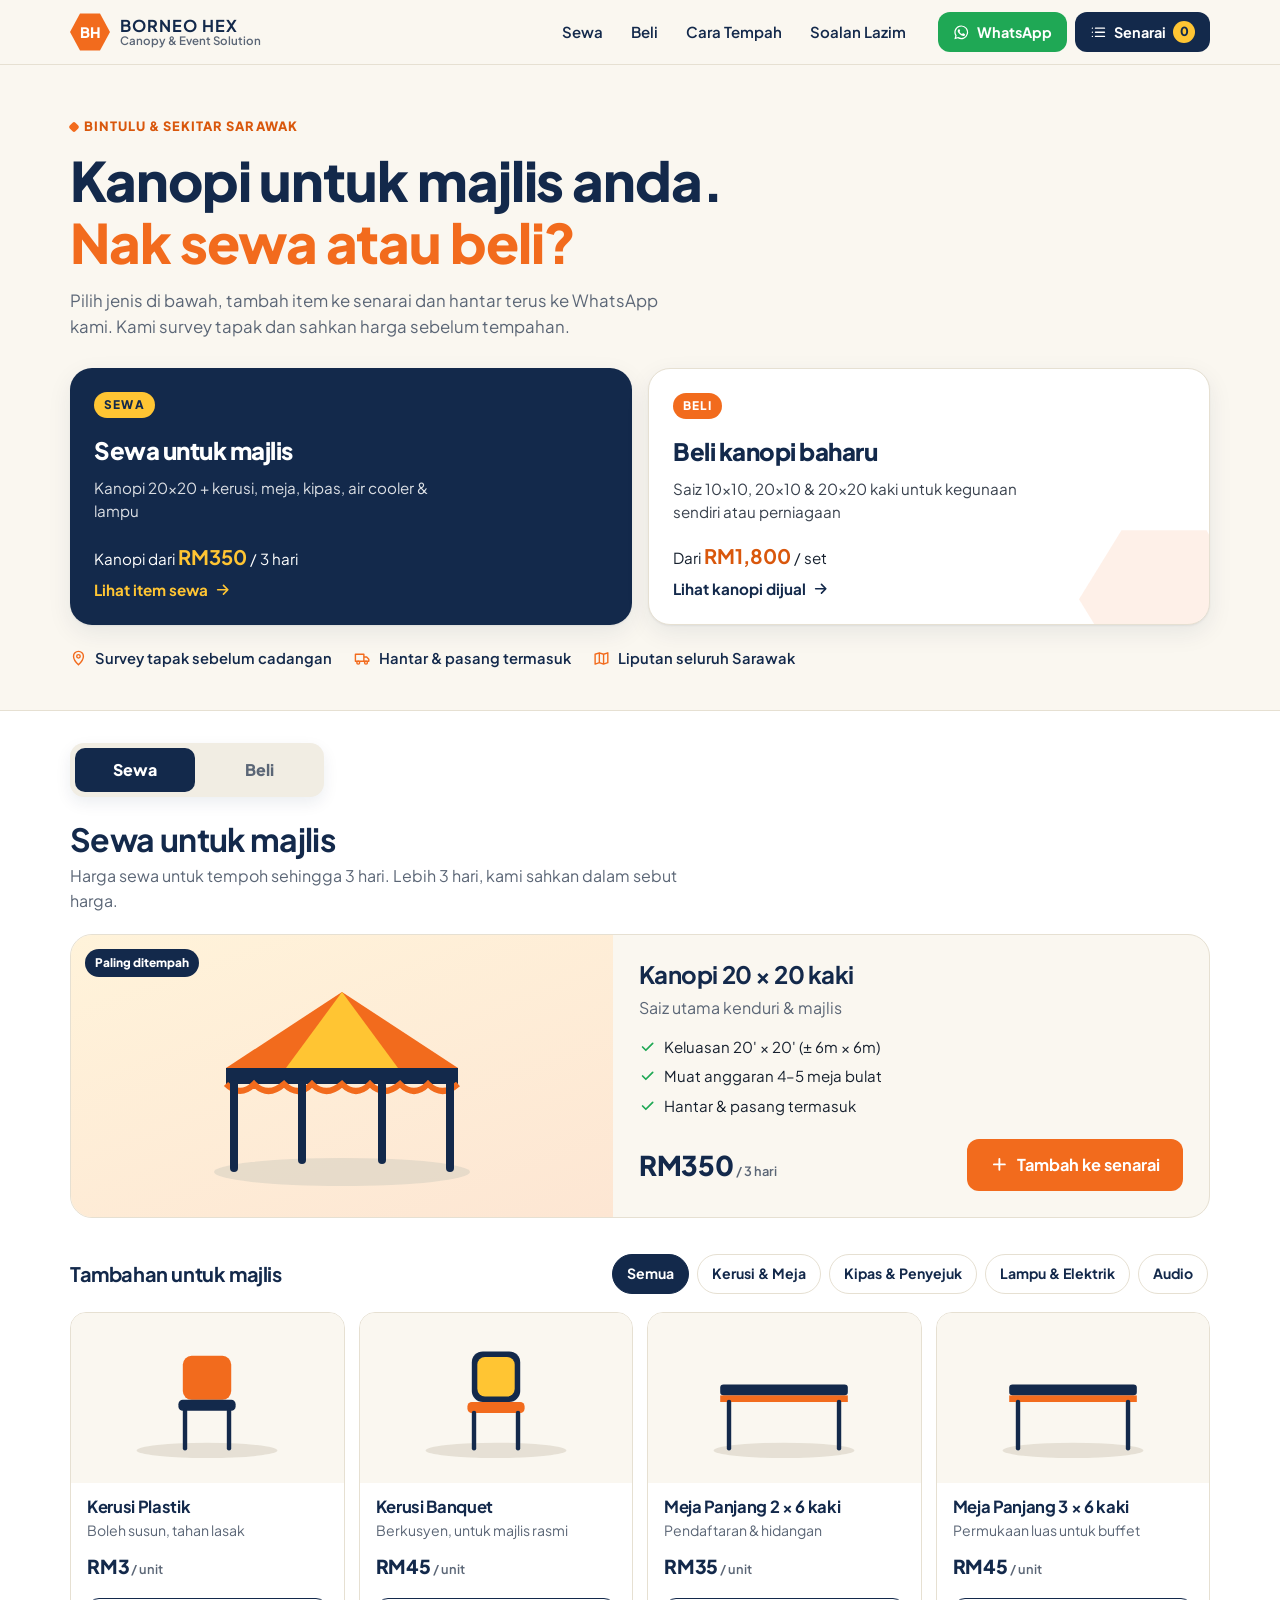
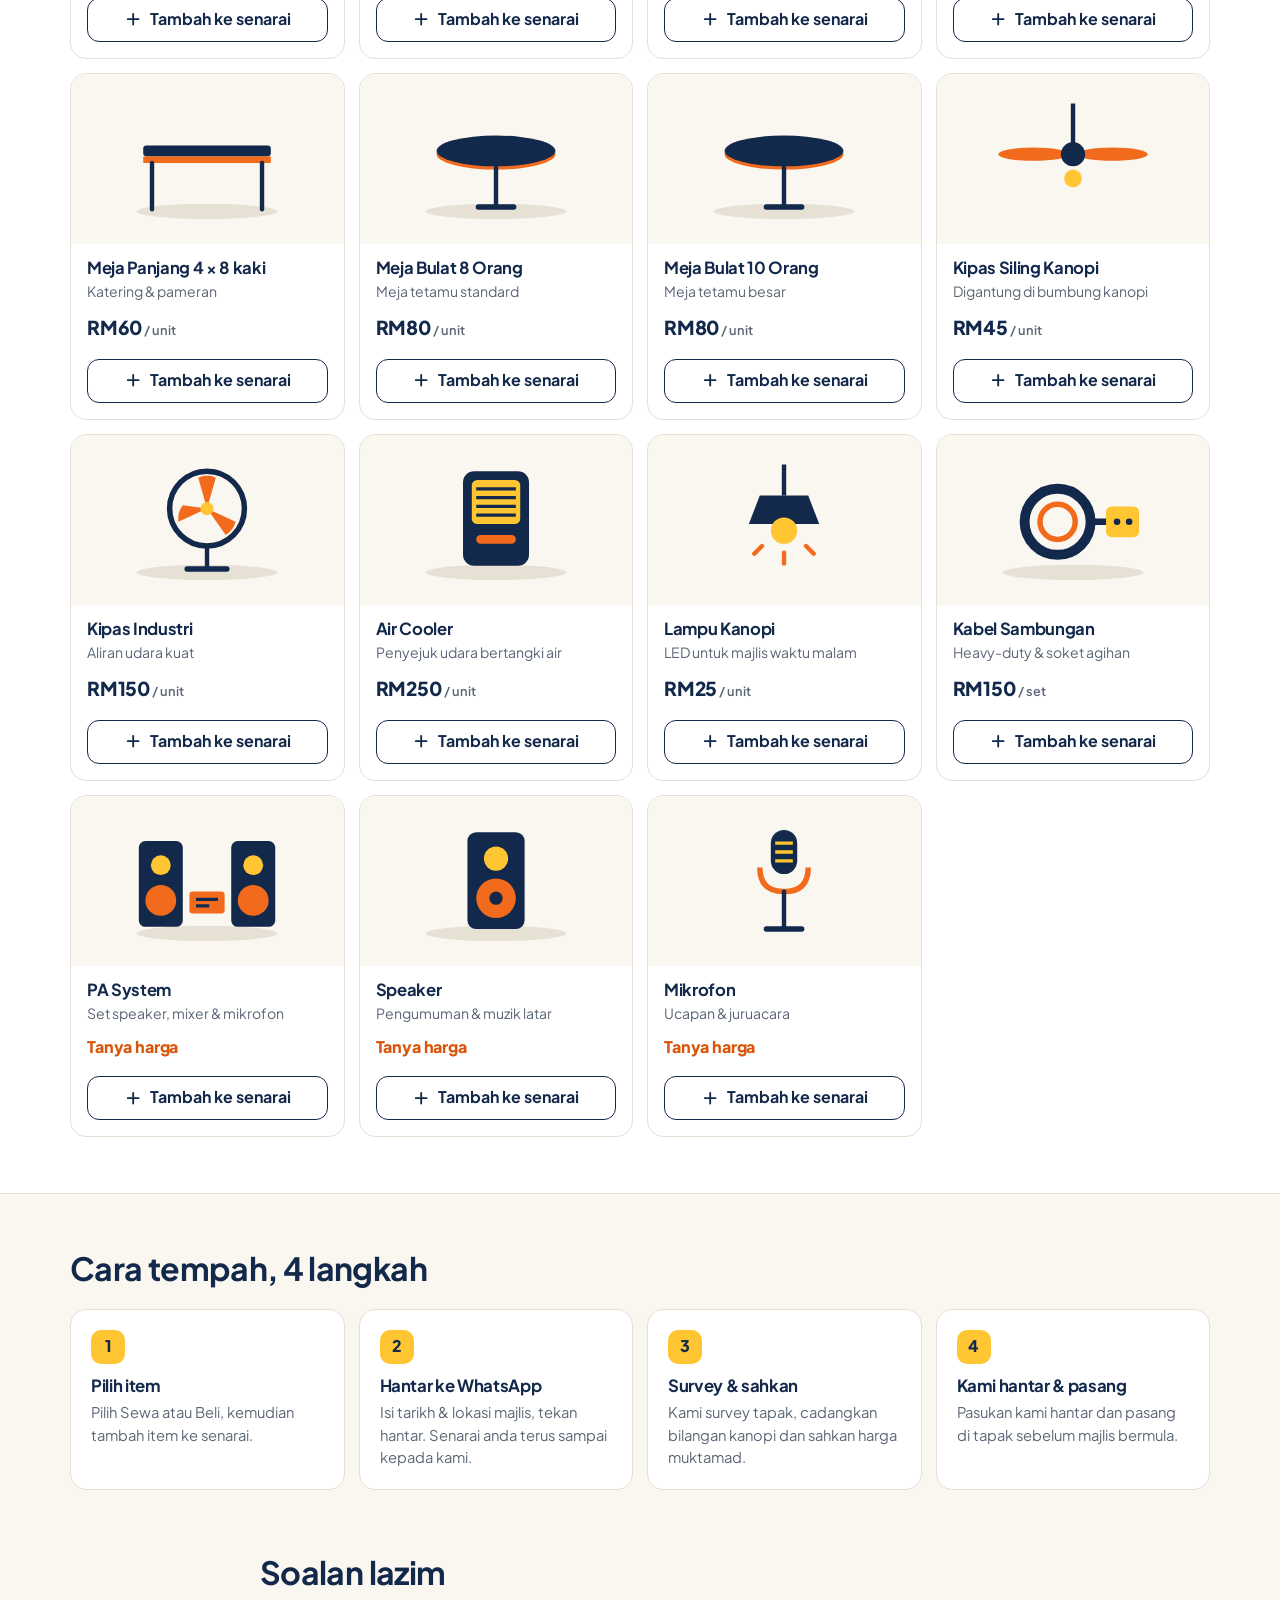
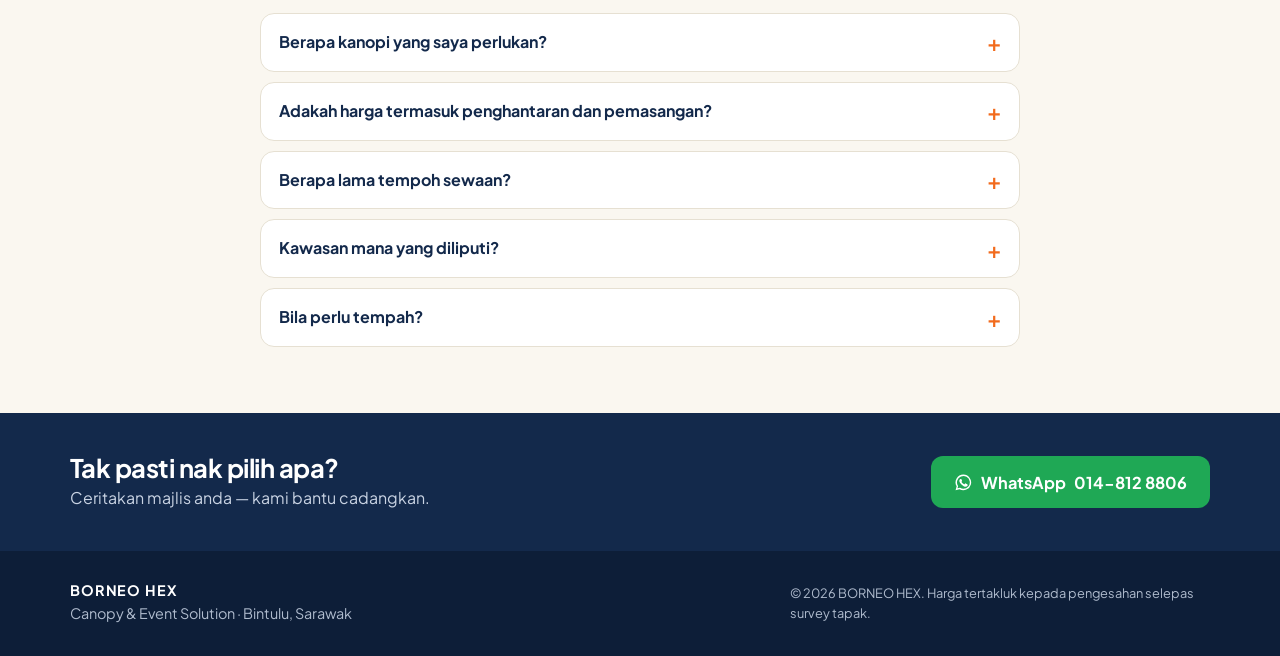
==== commit 26965ad7: "Revamp frontend v2: pilihan Sewa/Beli, senarai ke WhatsApp, halaman admin - Laman pelanggan baharu, " ====
--- a/borneo-hex-v01/index.html
+++ b/borneo-hex-v01/index.html
@@ -2,2079 +2,269 @@
 <html lang="ms">
 <head>
   <meta charset="UTF-8">
-  <meta name="viewport" content="width=device-width, initial-scale=1.0">
-  <meta name="theme-color" content="#ff7700">
-  <title>BORNEO HEX | Digital Marketplace & AR Preview</title>
-  
-  <!-- Tailwind CSS & Google Fonts -->
-  <script src="https://cdn.tailwindcss.com"></script>
+  <meta name="viewport" content="width=device-width, initial-scale=1.0, viewport-fit=cover">
+  <meta name="theme-color" content="#13294B">
+  <title>BORNEO HEX | Sewa & Jual Kanopi di Sarawak</title>
+  <meta name="description" content="Sewa kanopi 20x20 untuk kenduri dan majlis, atau beli kanopi baharu 10x10, 20x10 dan 20x20. Survey tapak, hantar dan pasang termasuk. Bintulu & sekitar Sarawak.">
+  <meta property="og:title" content="BORNEO HEX — Sewa & Jual Kanopi di Sarawak">
+  <meta property="og:description" content="Pilih item, semak harga dan hantar senarai terus ke WhatsApp.">
+  <link rel="icon" href="data:image/svg+xml,%3Csvg xmlns='http://www.w3.org/2000/svg' viewBox='0 0 40 40'%3E%3Cpath d='M10 3h20l10 17-10 17H10L0 20z' fill='%23F26B1D'/%3E%3C/svg%3E">
   <link rel="preconnect" href="https://fonts.googleapis.com">
   <link rel="preconnect" href="https://fonts.gstatic.com" crossorigin>
-  <link href="https://fonts.googleapis.com/css2?family=Bangers&family=Plus+Jakarta+Sans:wght@400;500;600;700;800;900&display=swap" rel="stylesheet">
-  <!-- Lucide Icons -->
-  <script src="https://unpkg.com/lucide@latest"></script>
-
-  <style>
-    :root {
-      --primary-orange: #ff7700;
-      --deep-orange: #d95800;
-      --dark-ink: #111418;
-      --cream-bg: #faf4eb;
-      --comic-border: #111418;
-    }
-    
-    body {
-      font-family: 'Plus Jakarta Sans', sans-serif;
-      background-color: var(--cream-bg);
-      color: var(--dark-ink);
-      overflow-x: hidden;
-    }
-
-    .font-comic {
-      font-family: 'Bangers', cursive;
-      letter-spacing: 1.5px;
-    }
-
-    /* 20% Opacity Silhouette & Halftone Dot Background Pattern */
-    .bg-halftone-pattern {
-      background-color: var(--cream-bg);
-      background-image: 
-        radial-gradient(rgba(26, 32, 44, 0.12) 1.5px, transparent 1.5px),
-        url("data:image/svg+xml,%3Csvg width='120' height='120' viewBox='0 0 120 120' xmlns='http://www.w3.org/2000/svg'%3E%3Cpath d='M60 15 L75 45 L105 50 L80 75 L85 105 L60 90 L35 105 L40 75 L15 50 L45 45 Z' fill='%23ff7700' fill-opacity='0.04'/%3E%3Cpath d='M10 110 L110 110 L100 80 L20 80 Z' fill='%23111418' fill-opacity='0.03'/%3E%3C/svg%3E");
-      background-size: 24px 24px, 160px 160px;
-    }
-
-    /* Comic / Pop-Art Neo-Brutalist utility classes */
-    .comic-card {
-      background: #ffffff;
-      border: 3px solid var(--comic-border);
-      box-shadow: 4px 4px 0px #111418;
-      transition: all 0.2s cubic-bezier(0.16, 1, 0.3, 1);
-    }
-    .comic-card:hover {
-      transform: translateY(-4px);
-      box-shadow: 7px 7px 0px #111418;
-    }
-
-    .comic-btn {
-      border: 2.5px solid #111418;
-      box-shadow: 3px 3px 0px #111418;
-      transition: all 0.15s ease;
-    }
-    .comic-btn:hover {
-      transform: translate(-2px, -2px);
-      box-shadow: 5px 5px 0px #111418;
-    }
-    .comic-btn:active {
-      transform: translate(2px, 2px);
-      box-shadow: 1px 1px 0px #111418;
-    }
-
-    .comic-ribbon {
-      position: relative;
-      background: #ff512f;
-      color: #fff;
-      transform: rotate(-2deg);
-      box-shadow: 3px 3px 0px #111418;
-      border: 2px solid #111418;
-    }
-
-    /* Custom Toast Notification */
-    #toast {
-      transition: transform 0.3s ease, opacity 0.3s ease;
-    }
-    #toast.show {
-      transform: translate(-50%, 0);
-      opacity: 1;
-    }
-    #toast.hide {
-      transform: translate(-50%, 20px);
-      opacity: 0;
-      pointer-events: none;
-    }
-
-    /* Custom scrollbar */
-    ::-webkit-scrollbar {
-      width: 8px;
-    }
-    ::-webkit-scrollbar-track {
-      background: #f1ebd9;
-    }
-    ::-webkit-scrollbar-thumb {
-      background: #ff7700;
-      border-radius: 4px;
-      border: 2px solid #111418;
-    }
-  </style>
+  <link href="https://fonts.googleapis.com/css2?family=Plus+Jakarta+Sans:wght@400;500;600;700;800&display=swap" rel="stylesheet">
+  <link rel="stylesheet" href="assets/css/main.css">
 </head>
-
-<body class="bg-halftone-pattern min-h-screen flex flex-col antialiased">
-
-  <!-- TOP BAR TICKER -->
-  <div class="bg-[#111418] text-[#ffdd55] text-xs font-bold py-2 border-b-2 border-black tracking-wide overflow-hidden whitespace-nowrap">
-    <div class="inline-flex animate-marquee gap-8 items-center px-4">
-      <span>🚀 BORNEO HEX: SEWAAN & JUALAN KANOPI BERKUALITI DI BINTULU & SEKITAR SARAWAK</span>
-      <span>•</span>
-      <span>🔥 LIVE AR PREVIEW: UJI SAIZ KANOPI DI HALAMAN ANDA TERUS DARI TELEFON</span>
-      <span>•</span>
-      <span>📞 WHATSAPP PANTAS: 014-812 8806</span>
-      <span>•</span>
-      <span>⛺ KANOPI PIRAMID, ARABIAN, PERABOT, AIR COOLER & PA SYSTEM TERSEDIA</span>
-    </div>
-  </div>
-
-  <!-- NAVIGATION HEADER -->
-  <header class="sticky top-0 z-40 bg-white/95 backdrop-blur-md border-b-4 border-black px-4 lg:px-8 py-3">
-    <div class="max-w-7xl mx-auto flex items-center justify-between gap-4">
-      
-      <!-- Logo Branding with Comic Style -->
-      <a href="#" class="flex items-center gap-2 group">
-        <div class="w-11 h-11 bg-amber-400 border-2 border-black rounded-lg flex items-center justify-center font-comic text-2xl text-black shadow-[3px_3px_0px_#111] group-hover:rotate-6 transition-transform">
-          BH
-        </div>
-        <div>
-          <div class="font-comic text-2xl sm:text-3xl leading-none text-black flex items-center gap-1">
-            BORNEO <span class="text-[#ff7700] drop-shadow-[1px_1px_0px_#000]">HEX</span>
-          </div>
-          <span class="text-[10px] sm:text-xs font-black tracking-wider text-slate-500 uppercase">Event Logistics · Bintulu</span>
-        </div>
+<body>
+  <a class="skip" href="#katalog">Langkau ke katalog</a>
+
+  <!-- HEADER -->
+  <header class="header" id="top">
+    <div class="wrap header__in">
+      <a href="#top" class="brand" aria-label="Borneo Hex — laman utama">
+        <span class="brand__mark" aria-hidden="true">BH</span>
+        <span class="brand__text"><strong>BORNEO HEX</strong><small>Canopy &amp; Event Solution</small></span>
       </a>
-
-      <!-- Quick Action Navigation -->
-      <div class="flex items-center gap-2 sm:gap-3">
-        <!-- AR Preview Trigger Button -->
-        <button onclick="openARModal()" class="comic-btn bg-[#00e1d9] hover:bg-[#00c9c2] text-black text-xs sm:text-sm font-extrabold px-3 sm:px-4 py-2 rounded-xl flex items-center gap-1.5">
-          <i data-lucide="scan" class="w-4 h-4 animate-pulse"></i>
-          <span class="hidden md:inline">AR Visualizer</span>
-          <span class="md:hidden">AR</span>
+      <nav class="nav" aria-label="Menu utama">
+        <a href="#katalog" data-go="sewa">Sewa</a>
+        <a href="#katalog" data-go="jual">Beli</a>
+        <a href="#cara">Cara Tempah</a>
+        <a href="#soalan">Soalan Lazim</a>
+      </nav>
+      <div class="header__actions">
+        <a class="btn btn--wa btn--sm hide-sm" data-wa href="#" target="_blank" rel="noopener">
+          <svg class="i" aria-hidden="true"><use href="#i-wa"/></svg> WhatsApp
+        </a>
+        <button class="btn btn--navy btn--sm" type="button" data-open-list aria-label="Buka senarai pilihan">
+          <svg class="i" aria-hidden="true"><use href="#i-list"/></svg>
+          <span class="hide-sm">Senarai</span>
+          <span class="badge" data-count>0</span>
         </button>
-
-        <!-- Internal Reference Tools: Copy Price List & Copy WA Reply & Folder Info -->
-        <button onclick="copyPriceList()" class="comic-btn bg-slate-100 hover:bg-slate-200 text-black text-xs font-bold px-2.5 py-2 rounded-xl hidden lg:flex items-center gap-1.5" title="Salin Senarai Harga">
-          <i data-lucide="clipboard-list" class="w-4 h-4 text-slate-700"></i>
-          <span>Salin Harga</span>
-        </button>
-
-        <button onclick="copyReplyTemplate()" class="comic-btn bg-amber-200 hover:bg-amber-300 text-black text-xs font-bold px-2.5 py-2 rounded-xl hidden lg:flex items-center gap-1.5" title="Salin Jawapan Pantas WhatsApp">
-          <i data-lucide="message-square-Plus" class="w-4 h-4 text-slate-800"></i>
-          <span>Salin Jawapan WA</span>
-        </button>
-
-        <button onclick="openFolderGuideModal()" class="comic-btn bg-white hover:bg-slate-100 text-black text-xs font-bold px-2.5 py-2 rounded-xl flex items-center gap-1" title="Panduan Folder Gambar Web">
-          <i data-lucide="folder-up" class="w-4 h-4 text-orange-600"></i>
-          <span class="hidden sm:inline">Folder Gambar</span>
-        </button>
-
-        <!-- Cart / Quotation Trigger Button with Badge -->
-        <button onclick="toggleCartDrawer(true)" class="comic-btn bg-[#ff7700] hover:bg-[#ff8800] text-black font-extrabold px-3.5 py-2 rounded-xl flex items-center gap-2 relative">
-          <i data-lucide="shopping-bag" class="w-5 h-5"></i>
-          <span class="hidden sm:inline">Pilihan</span>
-          <span id="headerCartCount" class="bg-black text-white text-xs font-black rounded-full h-5 w-5 flex items-center justify-center border border-white">0</span>
-        </button>
-      </div>
-
+      </div>
     </div>
   </header>
 
-  <!-- INTERNAL STAFF REFERENCE BAR -->
-  <div class="max-w-7xl mx-auto px-4 sm:px-6 pt-4 w-full">
-    <div class="bg-[#fff0dc] border-2 border-black rounded-xl px-4 py-2.5 shadow-[3px_3px_0px_#111418] flex flex-wrap items-center justify-between gap-2">
-      <div class="flex items-center gap-2 text-xs font-black text-black">
-        <span class="bg-black text-amber-400 px-2 py-0.5 rounded text-[10px]">RUJUKAN DALAMAN</span>
-        <span>BUKAN SEBUT HARGA MUKTAMAD — Harga & stok perlu disahkan sebelum tempahan.</span>
-      </div>
-      <div class="flex items-center gap-2">
-        <button onclick="copyPriceList()" class="bg-black text-white hover:bg-neutral-800 text-[11px] font-extrabold px-3 py-1.5 rounded-lg border border-black flex items-center gap-1">
-          <i data-lucide="copy" class="w-3 h-3"></i> Salin Senarai Harga
-        </button>
-        <button onclick="copyReplyTemplate()" class="bg-[#ff7700] text-black hover:bg-orange-400 text-[11px] font-extrabold px-3 py-1.5 rounded-lg border border-black flex items-center gap-1">
-          <i data-lucide="message-circle" class="w-3 h-3"></i> Salin Jawapan WhatsApp
-        </button>
-      </div>
-    </div>
-  </div>
-
-  <!-- COMIC POP-ART HERO BANNER -->
-  <section class="max-w-7xl mx-auto px-4 sm:px-6 pt-6 pb-4 w-full">
-    <div class="relative bg-gradient-to-r from-amber-400 via-orange-400 to-[#ff5722] border-4 border-black rounded-2xl p-6 sm:p-10 shadow-[8px_8px_0px_#111418] overflow-hidden">
-      
-      <!-- Halftone pattern overlay inside hero -->
-      <div class="absolute inset-0 opacity-15 pointer-events-none" style="background-image: radial-gradient(#000 2px, transparent 2px); background-size: 16px 16px;"></div>
-      
-      <!-- Big Decorative Comic Accent Word -->
-      <div class="absolute -right-4 -bottom-6 font-comic text-8xl sm:text-9xl text-black/10 select-none pointer-events-none uppercase">
-        EVENT!
-      </div>
-
-      <div class="relative z-10 max-w-2xl">
-        <div class="inline-block comic-ribbon px-3.5 py-1 text-xs font-black uppercase tracking-wider mb-3 rounded-md">
-          ⭐ Pasaran Kanopi & Kelengkapan Majlis
-        </div>
-        
-        <h1 class="font-comic text-4xl sm:text-6xl text-white drop-shadow-[3px_3px_0px_#111418] leading-[1.05] mb-3">
-          SEMAK HARGA, PREVIEW AR & TEMPAH CEPAT!
-        </h1>
-        
-        <p class="text-black font-bold text-sm sm:text-base leading-relaxed bg-white/90 p-3 rounded-xl border-2 border-black shadow-[3px_3px_0px_#111418] inline-block mb-4">
-          Penyelesaian lengkap sewaan kanopi kenduri, meja banquet, khemah komersial, mist fan dan sistem audio di Bintulu. Uji dimensi terus di tapak dengan kamera AR!
-        </p>
-
-        <div class="flex flex-wrap items-center gap-3">
-          <a href="#catalog" class="comic-btn bg-black text-white hover:bg-neutral-800 text-sm font-extrabold px-5 py-2.5 rounded-xl flex items-center gap-2">
-            <span>Buka Katalog Digital</span>
-            <i data-lucide="arrow-down" class="w-4 h-4"></i>
-          </a>
-          <button onclick="openARModal()" class="comic-btn bg-white text-black hover:bg-amber-100 text-sm font-extrabold px-5 py-2.5 rounded-xl flex items-center gap-2">
-            <i data-lucide="camera" class="w-4 h-4 text-orange-600"></i>
-            <span>Simulasi AR Tapak</span>
+  <main>
+    <!-- HERO: PILIHAN UTAMA SEWA / BELI -->
+    <section class="hero">
+      <div class="wrap">
+        <p class="eyebrow">Bintulu &amp; sekitar Sarawak</p>
+        <h1 class="hero__title">Kanopi untuk majlis anda.<br><span>Nak sewa atau beli?</span></h1>
+        <p class="hero__lead">Pilih jenis di bawah, tambah item ke senarai dan hantar terus ke WhatsApp kami. Kami survey tapak dan sahkan harga sebelum tempahan.</p>
+
+        <div class="choice">
+          <button class="choice__card choice__card--sewa" type="button" data-go="sewa">
+            <span class="choice__tag">SEWA</span>
+            <span class="choice__title">Sewa untuk majlis</span>
+            <span class="choice__desc">Kanopi 20×20 + kerusi, meja, kipas, air cooler &amp; lampu</span>
+            <span class="choice__price">Kanopi dari <b data-price-from="sewa">RM350</b> / 3 hari</span>
+            <span class="choice__cta">Lihat item sewa <svg class="i" aria-hidden="true"><use href="#i-arrow"/></svg></span>
           </button>
-        </div>
-      </div>
-    </div>
-  </section>
-
-  <!-- MARKETPLACE CONTROLS (SEARCH, FILTERS, VIEW MODES) -->
-  <main id="catalog" class="max-w-7xl mx-auto px-4 sm:px-6 py-6 flex-1 w-full">
-    
-    <!-- Filter and Search Bar -->
-    <div class="bg-white border-3 border-black p-4 rounded-2xl shadow-[5px_5px_0px_#111418] mb-8 space-y-4">
-      
-      <div class="flex flex-col md:flex-row gap-3 items-stretch md:items-center justify-between">
-        <!-- Search Field -->
-        <div class="relative flex-1">
-          <i data-lucide="search" class="absolute left-3.5 top-1/2 -translate-y-1/2 text-gray-500 w-5 h-5"></i>
-          <input 
-            type="text" 
-            id="searchInput" 
-            oninput="handleSearch()"
-            placeholder="Cari kanopi 20x20, kerusi banquet, PA system, kipas..."
-            class="w-full pl-11 pr-4 py-2.5 rounded-xl border-2 border-black font-semibold text-sm focus:outline-none focus:ring-2 focus:ring-orange-500 bg-amber-50/40"
-          >
-        </div>
-
-        <!-- Mode Dropdown (Sewa/Beli) -->
-        <div class="flex items-center gap-2">
-          <label class="text-xs font-black uppercase text-slate-700 whitespace-nowrap">Tawaran:</label>
-          <select 
-            id="dealMode" 
-            onchange="renderCatalog()"
-            class="py-2.5 px-3 rounded-xl border-2 border-black font-bold text-sm bg-white focus:outline-none focus:ring-2 focus:ring-orange-500 cursor-pointer shadow-[2px_2px_0px_#111]"
-          >
-            <option value="all">Semua (Sewa & Beli)</option>
-            <option value="rent">Sewa Sahaja</option>
-            <option value="sale">Jualan / Beli Sahaja</option>
-          </select>
-
-          <!-- Sorting -->
-          <select 
-            id="sortFilter" 
-            onchange="renderCatalog()"
-            class="py-2.5 px-3 rounded-xl border-2 border-black font-bold text-sm bg-white focus:outline-none focus:ring-2 focus:ring-orange-500 cursor-pointer shadow-[2px_2px_0px_#111]"
-          >
-            <option value="default">Paling Popular</option>
-            <option value="price-asc">Harga: Rendah ke Tinggi</option>
-            <option value="price-desc">Harga: Tinggi ke Rendah</option>
-          </select>
-        </div>
-      </div>
-
-      <!-- Category Filter Pills -->
-      <div class="flex items-center gap-2 overflow-x-auto pb-1 pt-1 no-scrollbar text-xs sm:text-sm font-black">
-        <button onclick="setCategory('all')" data-cat="all" class="cat-pill comic-btn bg-black text-white px-4 py-2 rounded-xl whitespace-nowrap">Semua Item</button>
-        <button onclick="setCategory('canopy')" data-cat="canopy" class="cat-pill comic-btn bg-white text-black px-4 py-2 rounded-xl whitespace-nowrap flex items-center gap-1.5">
-          <span>⛺</span> Kanopi & Khemah
-        </button>
-        <button onclick="setCategory('furniture')" data-cat="furniture" class="cat-pill comic-btn bg-white text-black px-4 py-2 rounded-xl whitespace-nowrap flex items-center gap-1.5">
-          <span>🪑</span> Kerusi & Meja
-        </button>
-        <button onclick="setCategory('electrical')" data-cat="electrical" class="cat-pill comic-btn bg-white text-black px-4 py-2 rounded-xl whitespace-nowrap flex items-center gap-1.5">
-          <span>🌀</span> Kipas & Penyejuk
-        </button>
-        <button onclick="setCategory('audio')" data-cat="audio" class="cat-pill comic-btn bg-white text-black px-4 py-2 rounded-xl whitespace-nowrap flex items-center gap-1.5">
-          <span>🔊</span> PA Audio & Lampu
-        </button>
-      </div>
-
-    </div>
-
-    <!-- PRODUCT GRID -->
-    <div id="productGrid" class="grid grid-cols-1 sm:grid-cols-2 lg:grid-cols-3 xl:grid-cols-4 gap-6">
-      <!-- Generated via JS -->
-    </div>
-
-    <!-- Empty State -->
-    <div id="emptyCatalogState" class="hidden text-center py-16 bg-white border-3 border-black rounded-2xl shadow-[6px_6px_0px_#111]">
-      <div class="text-5xl mb-3">🔍</div>
-      <h3 class="font-comic text-2xl text-black">TIADA PRODUK DIJUMPAI</h3>
-      <p class="text-sm text-gray-600 max-w-sm mx-auto mt-1 mb-4">Cuba kata kunci lain atau pilih kategori "Semua Item" untuk melihat senarai penuh.</p>
-      <button onclick="resetFilters()" class="comic-btn bg-amber-400 text-black px-5 py-2 font-black rounded-xl text-xs uppercase">Reset Carian</button>
-    </div>
-
+          <button class="choice__card choice__card--jual" type="button" data-go="jual">
+            <span class="choice__tag">BELI</span>
+            <span class="choice__title">Beli kanopi baharu</span>
+            <span class="choice__desc">Saiz 10×10, 20×10 &amp; 20×20 kaki untuk kegunaan sendiri atau perniagaan</span>
+            <span class="choice__price">Dari <b data-price-from="jual">RM1,800</b> / set</span>
+            <span class="choice__cta">Lihat kanopi dijual <svg class="i" aria-hidden="true"><use href="#i-arrow"/></svg></span>
+          </button>
+        </div>
+
+        <ul class="trust">
+          <li><svg class="i" aria-hidden="true"><use href="#i-pin"/></svg> Survey tapak sebelum cadangan</li>
+          <li><svg class="i" aria-hidden="true"><use href="#i-truck"/></svg> Hantar &amp; pasang termasuk</li>
+          <li><svg class="i" aria-hidden="true"><use href="#i-map"/></svg> Liputan seluruh Sarawak</li>
+        </ul>
+      </div>
+    </section>
+
+    <!-- KATALOG -->
+    <section class="katalog" id="katalog">
+      <div class="wrap">
+        <div class="tabs" role="tablist" aria-label="Jenis tawaran">
+          <button role="tab" id="tab-sewa" aria-controls="panel-sewa" aria-selected="true" data-tab="sewa">Sewa</button>
+          <button role="tab" id="tab-jual" aria-controls="panel-jual" aria-selected="false" data-tab="jual">Beli</button>
+        </div>
+
+        <!-- PANEL SEWA -->
+        <div class="panel" id="panel-sewa" role="tabpanel" aria-labelledby="tab-sewa">
+          <div class="panel__head">
+            <h2>Sewa untuk majlis</h2>
+            <p>Harga sewa untuk tempoh sehingga 3 hari. Lebih 3 hari, kami sahkan dalam sebut harga.</p>
+          </div>
+
+          <div id="sewaUtama"></div>
+
+          <div class="addons">
+            <div class="addons__head">
+              <h3>Tambahan untuk majlis</h3>
+              <div class="chips" role="group" aria-label="Tapis kategori" id="chips"></div>
+            </div>
+            <div class="grid" id="sewaGrid"></div>
+          </div>
+        </div>
+
+        <!-- PANEL JUAL -->
+        <div class="panel" id="panel-jual" role="tabpanel" aria-labelledby="tab-jual" hidden>
+          <div class="panel__head">
+            <h2>Beli kanopi baharu</h2>
+            <p>Unit baharu untuk kegunaan sendiri, surau, persatuan atau perniagaan sewaan. Harga untuk satu set lengkap.</p>
+          </div>
+          <div class="grid grid--jual" id="jualGrid"></div>
+          <p class="panel__note">Perlukan saiz lain atau kuantiti pukal? <a href="#" data-wa data-wa-text="Hi BORNEO HEX, saya ingin bertanya tentang pembelian kanopi (saiz / kuantiti pukal).">Tanya kami di WhatsApp</a>.</p>
+        </div>
+      </div>
+    </section>
+
+    <!-- CARA TEMPAH -->
+    <section class="cara" id="cara">
+      <div class="wrap">
+        <h2 class="section-title">Cara tempah, 4 langkah</h2>
+        <ol class="steps">
+          <li><b>1</b><h3>Pilih item</h3><p>Pilih Sewa atau Beli, kemudian tambah item ke senarai.</p></li>
+          <li><b>2</b><h3>Hantar ke WhatsApp</h3><p>Isi tarikh &amp; lokasi majlis, tekan hantar. Senarai anda terus sampai kepada kami.</p></li>
+          <li><b>3</b><h3>Survey &amp; sahkan</h3><p>Kami survey tapak, cadangkan bilangan kanopi dan sahkan harga muktamad.</p></li>
+          <li><b>4</b><h3>Kami hantar &amp; pasang</h3><p>Pasukan kami hantar dan pasang di tapak sebelum majlis bermula.</p></li>
+        </ol>
+      </div>
+    </section>
+
+    <!-- SOALAN LAZIM -->
+    <section class="faq" id="soalan">
+      <div class="wrap wrap--narrow">
+        <h2 class="section-title">Soalan lazim</h2>
+        <details>
+          <summary>Berapa kanopi yang saya perlukan?</summary>
+          <p>Sebagai panduan, satu kanopi 20×20 kaki memuatkan anggaran 4–5 meja bulat. Bilangan sebenar bergantung pada keadaan tapak, jadi kami akan survey dahulu sebelum mencadangkan.</p>
+        </details>
+        <details>
+          <summary>Adakah harga termasuk penghantaran dan pemasangan?</summary>
+          <p>Ya, penghantaran dan pemasangan termasuk. Harga muktamad disahkan selepas survey tapak.</p>
+        </details>
+        <details>
+          <summary>Berapa lama tempoh sewaan?</summary>
+          <p>Harga sewa adalah untuk sehingga 3 hari. Untuk tempoh lebih lama, nyatakan dalam senarai anda dan kami akan sahkan harganya.</p>
+        </details>
+        <details>
+          <summary>Kawasan mana yang diliputi?</summary>
+          <p>Kami berpangkalan di Bintulu dan melayani tempahan di seluruh Sarawak.</p>
+        </details>
+        <details>
+          <summary>Bila perlu tempah?</summary>
+          <p>Lebih awal lebih baik, terutamanya musim cuti sekolah dan hujung minggu. Hantar senarai anda dan kami semak ketersediaan tarikh.</p>
+        </details>
+      </div>
+    </section>
+
+    <!-- CTA -->
+    <section class="cta">
+      <div class="wrap cta__in">
+        <div>
+          <h2>Tak pasti nak pilih apa?</h2>
+          <p>Ceritakan majlis anda — kami bantu cadangkan.</p>
+        </div>
+        <a class="btn btn--wa btn--lg" data-wa href="#" target="_blank" rel="noopener">
+          <svg class="i" aria-hidden="true"><use href="#i-wa"/></svg> WhatsApp <span data-wa-display>014-812 8806</span>
+        </a>
+      </div>
+    </section>
   </main>
 
-  <!-- QUICK PRODUCT DETAIL MODAL -->
-  <div id="quickViewModal" class="fixed inset-0 z-50 bg-black/60 backdrop-blur-sm hidden items-center justify-center p-4">
-    <div class="bg-white border-4 border-black rounded-2xl max-w-lg w-full p-6 shadow-[8px_8px_0px_#111] relative">
-      <button onclick="closeQuickView()" class="absolute right-4 top-4 bg-slate-100 hover:bg-red-400 border-2 border-black rounded-full p-1 text-black z-10">
-        <i data-lucide="x" class="w-5 h-5"></i>
-      </button>
-      <div id="quickViewContent"></div>
-    </div>
-  </div>
-
-  <!-- IMAGE FOLDER UPLOAD GUIDE & CUSTOM PHOTO MODAL -->
-  <div id="folderGuideModal" class="fixed inset-0 z-50 bg-black/65 backdrop-blur-sm hidden items-center justify-center p-4">
-    <div class="bg-white border-4 border-black rounded-2xl max-w-2xl w-full p-6 shadow-[8px_8px_0px_#111] relative max-h-[90vh] flex flex-col">
-      <div class="flex items-center justify-between border-b-2 border-black pb-3 mb-4">
-        <div class="flex items-center gap-2">
-          <div class="bg-amber-400 border-2 border-black p-1.5 rounded-lg">
-            <i data-lucide="folder-open" class="w-5 h-5 text-black"></i>
-          </div>
-          <div>
-            <h3 class="font-comic text-2xl text-black leading-none">STRUKTUR FOLDER GAMBAR WEB (./images/)</h3>
-            <p class="text-xs font-bold text-gray-600">Sistem ini memaparkan Grafik Produk Generik Tepat secara automatik atau memuatkan fail daripada folder <code class="bg-slate-100 px-1 rounded">./images/</code> jika diupload ke hosting.</p>
-          </div>
-        </div>
-        <button onclick="closeFolderGuideModal()" class="bg-slate-100 hover:bg-red-400 border-2 border-black rounded-lg p-1">
-          <i data-lucide="x" class="w-5 h-5"></i>
-        </button>
-      </div>
-
-      <div class="overflow-y-auto pr-2 space-y-3 text-xs flex-1">
-        <div class="bg-amber-50 border-2 border-black p-3 rounded-xl font-medium text-slate-800">
-          💡 <strong>Cara Guna Di Hosting / Server:</strong> Buat satu folder bernama <code class="font-black text-orange-700">images</code> bersebelahan fail <code class="font-black">index.html</code> ini, atau klik butang <strong>"Pilih Fail"</strong> di bawah untuk menguji gambar anda terus di pelayar!
-        </div>
-
-        <div id="folderFileList" class="grid grid-cols-1 sm:grid-cols-2 gap-2">
-          <!-- Populated dynamically with all 21 item filenames and instant local upload button -->
-        </div>
-      </div>
-
-      <div class="border-t-2 border-black pt-3 mt-4 flex justify-between items-center">
-        <button onclick="resetCustomImages()" class="text-xs font-bold text-red-600 hover:underline">Reset Gambar Tersuai</button>
-        <button onclick="closeFolderGuideModal()" class="comic-btn bg-black text-white text-xs font-black px-5 py-2 rounded-xl">Tutup Panduan</button>
-      </div>
-    </div>
-  </div>
-
-  <!-- AR PREVIEW CAMERA / SIMULATION MODAL -->
-  <div id="arModal" class="fixed inset-0 z-50 bg-black/80 backdrop-blur-md hidden flex-col items-center justify-center p-2 sm:p-4">
-    <div class="bg-white border-4 border-black rounded-2xl w-full max-w-4xl h-[92vh] sm:h-[88vh] flex flex-col shadow-[8px_8px_0px_#111] overflow-hidden relative">
-      
-      <!-- AR Top Header -->
-      <div class="bg-amber-400 border-b-3 border-black p-3.5 flex items-center justify-between">
-        <div class="flex items-center gap-2">
-          <div class="bg-black text-amber-300 p-1.5 rounded-lg border border-black">
-            <i data-lucide="scan" class="w-5 h-5"></i>
-          </div>
-          <div>
-            <h2 class="font-comic text-xl text-black leading-tight">BORNEO HEX · SIMULASI AR TAPAK</h2>
-            <p class="text-[11px] font-bold text-black/80">Anggarkan keluasan kanopi di halaman rumah atau tapak event anda</p>
-          </div>
-        </div>
-
-        <button onclick="closeARModal()" class="bg-white hover:bg-red-500 hover:text-white border-2 border-black rounded-xl p-1.5 font-bold transition">
-          <i data-lucide="x" class="w-5 h-5"></i>
-        </button>
-      </div>
-
-      <!-- AR Viewport Canvas / Video -->
-      <div class="relative flex-1 bg-neutral-900 overflow-hidden flex items-center justify-center" id="arContainer">
-        <!-- Live Video Element -->
-        <video id="arVideo" autoplay playsinline muted class="absolute inset-0 w-full h-full object-cover hidden"></video>
-        
-        <!-- Fallback Yard Image (if camera blocked or not granted) -->
-        <img id="arFallbackImg" src="https://images.unsplash.com/photo-1558904541-efa8c4a08931?auto=format&fit=crop&w=1200&q=80" alt="Halaman Acara" class="absolute inset-0 w-full h-full object-cover">
-        
-        <!-- Visual Grid Overlay to show scale perspective -->
-        <div class="absolute inset-0 pointer-events-none opacity-25" style="background-image: linear-gradient(#00e1d9 1px, transparent 1px), linear-gradient(90deg, #00e1d9 1px, transparent 1px); background-size: 60px 60px;"></div>
-
-        <!-- Draggable & Scalable AR Canopy Object -->
-        <div id="arCanopyObject" class="absolute cursor-move select-none touch-none transition-transform duration-75 flex flex-col items-center justify-center text-center" style="transform: translate(0px, 0px) scale(1) rotate(0deg); width: 280px;">
-          
-          <!-- Size Label Badge -->
-          <div id="arSizeTag" class="bg-black text-amber-400 border-2 border-white text-xs font-black px-2.5 py-1 rounded-md mb-2 shadow-md">
-            Kanopi Piramid 20 × 20 Kaki (6m x 6m)
-          </div>
-
-          <!-- Dynamic SVG Vector Canopy Preview Overlay -->
-          <div id="arGraphicWrap" class="w-full filter drop-shadow-[0_15px_15px_rgba(0,0,0,0.6)]">
-            <svg viewBox="0 0 300 240" fill="none" xmlns="http://www.w3.org/2000/svg" class="w-full h-auto">
-              <!-- Canopy Roof Geometry -->
-              <polygon points="150,15 20,95 280,95" fill="#ff7700" stroke="#111" stroke-width="4" stroke-linejoin="round"/>
-              <polygon points="150,15 150,95 280,95" fill="#e65100" stroke="#111" stroke-width="4" stroke-linejoin="round"/>
-              <polygon points="150,15 150,95 20,95" fill="#ff9800" stroke="#111" stroke-width="4" stroke-linejoin="round"/>
-              <!-- Scallop Valance -->
-              <path d="M20,95 Q52,110 85,95 Q117,110 150,95 Q182,110 215,95 Q247,110 280,95 L280,110 Q247,125 215,110 Q182,125 150,110 Q117,125 85,110 Q52,125 20,110 Z" fill="#ffffff" stroke="#111" stroke-width="3"/>
-              <!-- Canopy 4 Metal Legs -->
-              <line x1="30" y1="110" x2="30" y2="230" stroke="#333" stroke-width="7" stroke-linecap="round"/>
-              <line x1="270" y1="110" x2="270" y2="230" stroke="#333" stroke-width="7" stroke-linecap="round"/>
-              <line x1="90" y1="110" x2="90" y2="215" stroke="#555" stroke-width="5" stroke-linecap="round"/>
-              <line x1="210" y1="110" x2="210" y2="215" stroke="#555" stroke-width="5" stroke-linecap="round"/>
-              <!-- Ground Shadow simulation -->
-              <ellipse cx="150" cy="225" rx="130" ry="12" fill="#000000" fill-opacity="0.25"/>
-            </svg>
-          </div>
-
-          <p class="text-[10px] bg-white/90 text-black font-extrabold px-2 py-0.5 rounded border border-black mt-1">
-            👆 Sentuh & Seret Kanopi
-          </p>
-        </div>
-
-        <!-- Camera Status Indicator Badge -->
-        <div id="camStatus" class="absolute top-3 left-3 bg-black/80 backdrop-blur-md text-white text-[11px] font-bold px-3 py-1.5 rounded-lg border border-white/30 flex items-center gap-2">
-          <span class="w-2.5 h-2.5 rounded-full bg-emerald-400 animate-ping"></span>
-          <span id="camStatusText">Kamera Aktif</span>
-        </div>
-
-        <!-- Toggle Camera Switch -->
-        <button onclick="toggleCameraSource()" class="absolute top-3 right-3 bg-white/90 hover:bg-white text-black text-xs font-black px-3 py-1.5 rounded-lg border-2 border-black shadow-[2px_2px_0px_#000] flex items-center gap-1.5">
-          <i data-lucide="refresh-cw" class="w-3.5 h-3.5"></i>
-          <span>Tukar Latar / Kamera</span>
-        </button>
-      </div>
-
-      <!-- AR Control Bar Bottom -->
-      <div class="bg-white border-t-3 border-black p-3.5 sm:p-4 flex flex-col md:flex-row items-center justify-between gap-4">
-        
-        <!-- Select Canopy Model -->
-        <div class="flex items-center gap-2 w-full md:w-auto">
-          <span class="text-xs font-black uppercase whitespace-nowrap">Model:</span>
-          <select id="arModelSelector" onchange="changeARModel(this.value)" class="w-full md:w-auto py-1.5 px-2.5 border-2 border-black rounded-lg text-xs font-extrabold bg-amber-50">
-            <option value="6x6">Kanopi 20' x 20' (6m x 6m)</option>
-            <option value="3x6">Kanopi 10' x 20' (3m x 6m)</option>
-            <option value="3x3">Kanopi 10' x 10' (3m x 3m)</option>
-            <option value="arabian">Arabian High-Peak Canopy</option>
-          </select>
-        </div>
-
-        <!-- Sliders: Scale & Rotate -->
-        <div class="flex items-center gap-4 w-full md:w-auto justify-center">
-          <div class="flex items-center gap-2">
-            <span class="text-xs font-black">Saiz/Jarak:</span>
-            <input type="range" id="arScaleSlider" min="0.5" max="2.0" step="0.05" value="1.0" oninput="updateARTransform()" class="w-24 sm:w-32 accent-orange-500">
-          </div>
-          <div class="flex items-center gap-2">
-            <span class="text-xs font-black">Putaran:</span>
-            <input type="range" id="arRotateSlider" min="-180" max="180" step="5" value="0" oninput="updateARTransform()" class="w-20 sm:w-28 accent-orange-500">
-          </div>
-        </div>
-
-        <!-- Action Add to Quotation directly from AR -->
-        <button onclick="addCurrentARToCart()" class="comic-btn bg-[#ff7700] hover:bg-orange-500 text-black text-xs font-black px-4 py-2 rounded-xl flex items-center justify-center gap-2 w-full md:w-auto">
-          <i data-lucide="plus-circle" class="w-4 h-4"></i>
-          <span>Tambah Model Ini Ke Senarai</span>
-        </button>
-
-      </div>
-
-    </div>
-  </div>
-
-  <!-- SLIDE-OVER QUOTATION CART DRAWER -->
-  <div id="cartDrawer" class="fixed inset-0 z-50 overflow-hidden pointer-events-none">
-    <!-- Backdrop overlay -->
-    <div id="cartBackdrop" onclick="toggleCartDrawer(false)" class="absolute inset-0 bg-black/60 opacity-0 transition-opacity duration-300 pointer-events-auto hidden"></div>
-
-    <div class="absolute inset-y-0 right-0 max-w-full flex pl-6">
-      <div id="cartPanel" class="w-screen max-w-md bg-white border-l-4 border-black p-6 shadow-2xl flex flex-col justify-between transform translate-x-full transition-transform duration-300 pointer-events-auto">
-        
-        <!-- Drawer Header -->
-        <div>
-          <div class="flex items-center justify-between pb-4 border-b-2 border-black">
-            <div class="flex items-center gap-2">
-              <div class="w-9 h-9 rounded-lg bg-orange-400 border-2 border-black flex items-center justify-center">
-                <i data-lucide="clipboard-list" class="w-5 h-5 text-black"></i>
-              </div>
-              <h2 class="font-comic text-2xl text-black">SENARAI TEMPAHAN</h2>
-            </div>
-            <button onclick="toggleCartDrawer(false)" class="p-1.5 border-2 border-black rounded-lg hover:bg-slate-100">
-              <i data-lucide="x" class="w-5 h-5"></i>
-            </button>
-          </div>
-
-          <!-- Item list scroll container -->
-          <div id="cartItemsList" class="mt-4 space-y-3 max-h-[38vh] overflow-y-auto pr-1">
-            <!-- Rendered dynamic items -->
-          </div>
-
-          <div id="emptyCartView" class="py-12 text-center">
-            <div class="text-4xl mb-2">🛒</div>
-            <p class="font-bold text-sm text-slate-800">Senarai pilihan anda masih kosong.</p>
-            <p class="text-xs text-slate-500 mt-1">Pilih kanopi atau peralatan daripada katalog untuk memulakan semakan sebut harga.</p>
-          </div>
-        </div>
-
-        <!-- Form & Checkout Section -->
-        <div class="border-t-2 border-black pt-4 mt-auto">
-          
-          <!-- Subtotal display -->
-          <div class="bg-amber-100 border-2 border-black p-3 rounded-xl mb-3 flex items-center justify-between">
-            <span class="text-xs font-black uppercase text-slate-700">Anggaran Subtotal:</span>
-            <span id="cartSubtotal" class="font-comic text-2xl text-black">RM0.00</span>
-          </div>
-
-          <p class="text-[10px] text-gray-500 mb-3 leading-tight font-medium">
-            *Nota: Subtotal tidak termasuk kos penghantaran/pemasangan di luar kawasan. Item tanpa tanda harga (Tanya Harga) akan disahkan melalui WhatsApp.
-          </p>
-
-          <!-- Customer Event Info Fields -->
-          <div class="space-y-2 mb-4 text-xs font-bold">
-            <div>
-              <label class="block text-slate-700 mb-0.5">Nama Penuh Pelanggan:</label>
-              <input type="text" id="custName" placeholder="Contoh: En. Razak / Pn. Aisyah" class="w-full p-2 border-2 border-black rounded-lg text-xs bg-slate-50">
-            </div>
-            <div class="grid grid-cols-2 gap-2">
-              <div>
-                <label class="block text-slate-700 mb-0.5">Tarikh Acara:</label>
-                <input type="date" id="custDate" class="w-full p-2 border-2 border-black rounded-lg text-xs bg-slate-50">
-              </div>
-              <div>
-                <label class="block text-slate-700 mb-0.5">Tempoh (Hari):</label>
-                <input type="number" id="custDuration" value="3" min="1" class="w-full p-2 border-2 border-black rounded-lg text-xs bg-slate-50">
-              </div>
-            </div>
-            <div>
-              <label class="block text-slate-700 mb-0.5">Lokasi Acara (Bintulu & Sekitar):</label>
-              <input type="text" id="custLocation" placeholder="Contoh: Kidurong, Tanjung Batu, Jepak..." class="w-full p-2 border-2 border-black rounded-lg text-xs bg-slate-50">
-            </div>
-          </div>
-
-          <!-- Actions -->
-          <div class="space-y-2">
-            <button onclick="submitToWhatsApp()" class="comic-btn w-full bg-[#25D366] hover:bg-[#20ba5a] text-black font-extrabold py-3 px-4 rounded-xl flex items-center justify-center gap-2 text-sm shadow-[3px_3px_0px_#111]">
-              <i data-lucide="message-circle" class="w-5 h-5 text-black fill-current"></i>
-              <span>Hantar Semakan Ke WhatsApp ↗</span>
-            </button>
-            
-            <div class="flex gap-2">
-              <button onclick="copyQuotationSummary()" class="comic-btn w-1/2 bg-slate-100 hover:bg-slate-200 text-black font-bold py-2 rounded-xl text-xs flex items-center justify-center gap-1.5">
-                <i data-lucide="copy" class="w-3.5 h-3.5"></i>
-                <span>Salin Teks</span>
-              </button>
-              <button onclick="clearFullCart()" class="comic-btn w-1/2 bg-red-100 hover:bg-red-200 text-red-800 font-bold py-2 rounded-xl text-xs flex items-center justify-center gap-1.5">
-                <i data-lucide="trash-2" class="w-3.5 h-3.5"></i>
-                <span>Kosongkan</span>
-              </button>
-            </div>
-          </div>
-
-        </div>
-
-      </div>
-    </div>
-  </div>
-
-  <!-- FLOATING QUICK CART BUTTON ON MOBILE -->
-  <div class="fixed bottom-5 right-5 z-30 md:hidden">
-    <button onclick="toggleCartDrawer(true)" class="comic-btn bg-[#ff7700] text-black p-3.5 rounded-full shadow-[4px_4px_0px_#111] flex items-center justify-center relative">
-      <i data-lucide="shopping-bag" class="w-6 h-6"></i>
-      <span id="floatingCartBadge" class="absolute -top-1 -right-1 bg-black text-amber-300 text-xs font-black rounded-full h-5 w-5 flex items-center justify-center border-2 border-white">0</span>
-    </button>
-  </div>
-
-  <!-- TOAST NOTIFICATION CONTAINER -->
-  <div id="toast" class="hide fixed bottom-6 left-1/2 -translate-x-1/2 z-50 bg-[#111418] text-white border-2 border-amber-400 py-2.5 px-5 rounded-xl shadow-[4px_4px_0px_#000] flex items-center gap-2.5 text-xs sm:text-sm font-extrabold">
-    <i data-lucide="check-circle-2" class="w-5 h-5 text-amber-400"></i>
-    <span id="toastMessage">Item ditambah ke senarai</span>
-  </div>
-
-  <!-- FOOTER -->
-  <footer class="mt-12 bg-white border-t-4 border-black py-8 px-4 sm:px-8">
-    <div class="max-w-7xl mx-auto flex flex-col md:flex-row items-center justify-between gap-6">
-      
-      <div class="flex items-center gap-3">
-        <div class="w-10 h-10 bg-amber-400 border-2 border-black rounded-lg flex items-center justify-center font-comic text-xl text-black">
-          BH
-        </div>
-        <div>
-          <div class="font-comic text-xl text-black">BORNEO HEX EVENT EQUIPMENT</div>
-          <p class="text-xs font-bold text-gray-600">Bintulu, Sarawak · Hubungi WhatsApp: +60 14-812 8806</p>
-        </div>
-      </div>
-
-      <div class="text-xs text-center md:text-right font-medium text-gray-500">
-        <p>© <span id="currentYear"></span> BORNEO HEX. Hak Cipta Terpelihara.</p>
-        <p class="mt-1 font-bold text-slate-800">Kadar sewa standard 3 hari pemasangan & pembongkaran tertakluk kepada pengesahan tapak.</p>
-      </div>
-
+  <footer class="footer">
+    <div class="wrap footer__in">
+      <div>
+        <strong>BORNEO HEX</strong>
+        <p>Canopy &amp; Event Solution · Bintulu, Sarawak</p>
+      </div>
+      <p class="footer__small">© <span data-year></span> BORNEO HEX. Harga tertakluk kepada pengesahan selepas survey tapak.</p>
     </div>
   </footer>
 
-  <!-- JAVASCRIPT APPLICATION LOGIC -->
-  <script>
-    // WhatsApp contact number
-    const WA_PHONE = "60148128806";
-
-    // Custom uploaded overrides in browser session
-    const customImageStore = {};
-
-    // High-Precision Generic Product Visual Generator (Matches exact tag name of all 21 items)
-    function getGenericItemVisualSVG(id) {
-      const visuals = {
-        // 1. Kanopi 3m x 3m (10x10ft Square Pyramid Canopy)
-        1: `<svg viewBox="0 0 400 280" class="w-full h-full" xmlns="http://www.w3.org/2000/svg">
-              <defs>
-                <linearGradient id="bg1" x1="0" y1="0" x2="0" y2="1"><stop offset="0%" stop-color="#e0f2fe"/><stop offset="70%" stop-color="#f8fafc"/><stop offset="70%" stop-color="#e2e8f0"/><stop offset="100%" stop-color="#cbd5e1"/></linearGradient>
-              </defs>
-              <rect width="400" height="280" fill="url(#bg1)"/>
-              <ellipse cx="200" cy="235" rx="95" ry="14" fill="rgba(0,0,0,0.18)"/>
-              <!-- Back legs -->
-              <line x1="145" y1="125" x2="145" y2="220" stroke="#475569" stroke-width="4"/>
-              <line x1="255" y1="125" x2="255" y2="220" stroke="#475569" stroke-width="4"/>
-              <!-- Pyramid Roof 3x3m Square -->
-              <polygon points="200,38 110,115 200,130" fill="#ffffff" stroke="#1e293b" stroke-width="3" stroke-linejoin="round"/>
-              <polygon points="200,38 290,115 200,130" fill="#e2e8f0" stroke="#1e293b" stroke-width="3" stroke-linejoin="round"/>
-              <!-- Valance with orange trim -->
-              <polygon points="110,115 200,130 200,144 110,129" fill="#ff7700" stroke="#1e293b" stroke-width="2.5"/>
-              <polygon points="200,130 290,115 290,129 200,144" fill="#d95800" stroke="#1e293b" stroke-width="2.5"/>
-              <!-- Front Legs -->
-              <line x1="115" y1="130" x2="115" y2="235" stroke="#1e293b" stroke-width="5"/>
-              <line x1="200" y1="144" x2="200" y2="242" stroke="#0f172a" stroke-width="5.5"/>
-              <line x1="285" y1="130" x2="285" y2="235" stroke="#1e293b" stroke-width="5"/>
-              <!-- Dimension Label -->
-              <rect x="130" y="14" width="140" height="22" rx="6" fill="#111418"/>
-              <text x="200" y="29" text-anchor="middle" fill="#ffdd55" font-family="sans-serif" font-size="11" font-weight="900">SAIZ: 3m × 3m (10'×10')</text>
-            </svg>`,
-
-        // 2. Kanopi 3m x 6m (10x20ft Rectangular Long Canopy)
-        2: `<svg viewBox="0 0 400 280" class="w-full h-full" xmlns="http://www.w3.org/2000/svg">
-              <rect width="400" height="200" fill="#e0f2fe"/><rect y="200" width="400" height="80" fill="#cbd5e1"/>
-              <ellipse cx="200" cy="236" rx="155" ry="15" fill="rgba(0,0,0,0.18)"/>
-              <!-- Back legs -->
-              <line x1="85" y1="120" x2="85" y2="215" stroke="#64748b" stroke-width="3.5"/>
-              <line x1="200" y1="120" x2="200" y2="215" stroke="#64748b" stroke-width="3.5"/>
-              <line x1="315" y1="120" x2="315" y2="215" stroke="#64748b" stroke-width="3.5"/>
-              <!-- Double-Peak / Ridge Rectangular Roof 3x6m -->
-              <polygon points="130,52 270,52 350,115 50,115" fill="#ffffff" stroke="#1e293b" stroke-width="3" stroke-linejoin="round"/>
-              <polygon points="270,52 350,115 295,128 220,65" fill="#e2e8f0" stroke="#1e293b" stroke-width="2.5"/>
-              <!-- Long Rectangular Valance -->
-              <rect x="50" y="115" width="300" height="16" fill="#ff7700" stroke="#1e293b" stroke-width="2.5"/>
-              <!-- 3 Front Legs (Characteristic of 3m x 6m) -->
-              <line x1="56" y1="131" x2="56" y2="235" stroke="#1e293b" stroke-width="5"/>
-              <line x1="200" y1="131" x2="200" y2="238" stroke="#1e293b" stroke-width="5"/>
-              <line x1="344" y1="131" x2="344" y2="235" stroke="#1e293b" stroke-width="5"/>
-              <rect x="115" y="14" width="170" height="22" rx="6" fill="#111418"/>
-              <text x="200" y="29" text-anchor="middle" fill="#ffdd55" font-family="sans-serif" font-size="11" font-weight="900">MEMANJANG: 3m × 6m (10'×20')</text>
-            </svg>`,
-
-        // 3. Kanopi 6m x 6m (20x20ft Large Event Pyramid Canopy)
-        3: `<svg viewBox="0 0 400 280" class="w-full h-full" xmlns="http://www.w3.org/2000/svg">
-              <rect width="400" height="200" fill="#ffedd5"/><rect y="200" width="400" height="80" fill="#d6d3d1"/>
-              <ellipse cx="200" cy="238" rx="160" ry="18" fill="rgba(0,0,0,0.2)"/>
-              <!-- Back legs -->
-              <line x1="95" y1="130" x2="95" y2="220" stroke="#57534e" stroke-width="4.5"/>
-              <line x1="305" y1="130" x2="305" y2="220" stroke="#57534e" stroke-width="4.5"/>
-              <!-- Wide 20x20 Pyramid Roof -->
-              <polygon points="200,32 45,118 200,136" fill="#ffffff" stroke="#111418" stroke-width="3.5" stroke-linejoin="round"/>
-              <polygon points="200,32 355,118 200,136" fill="#f1f5f9" stroke="#111418" stroke-width="3.5" stroke-linejoin="round"/>
-              <!-- Striped Event Valance -->
-              <polygon points="45,118 200,136 200,152 45,134" fill="#ff7700" stroke="#111418" stroke-width="2.5"/>
-              <polygon points="200,136 355,118 355,134 200,152" fill="#ea580c" stroke="#111418" stroke-width="2.5"/>
-              <!-- Heavy Duty Steel Frame Legs -->
-              <line x1="52" y1="134" x2="52" y2="238" stroke="#111418" stroke-width="6"/>
-              <line x1="200" y1="152" x2="200" y2="246" stroke="#111418" stroke-width="6.5"/>
-              <line x1="348" y1="134" x2="348" y2="238" stroke="#111418" stroke-width="6"/>
-              <rect x="115" y="10" width="170" height="22" rx="6" fill="#111418"/>
-              <text x="200" y="25" text-anchor="middle" fill="#4ade80" font-family="sans-serif" font-size="11" font-weight="900">BESAR: 6m × 6m (20'×20')</text>
-            </svg>`,
-
-        // 4. Arabian Canopy (Curved High-Peak Roof with Scalloped Valance)
-        4: `<svg viewBox="0 0 400 280" class="w-full h-full" xmlns="http://www.w3.org/2000/svg">
-              <rect width="400" height="200" fill="#fef3c7"/><rect y="200" width="400" height="80" fill="#d6d3d1"/>
-              <ellipse cx="200" cy="238" rx="150" ry="16" fill="rgba(0,0,0,0.2)"/>
-              <!-- High Peak Curved Arabian Cone -->
-              <path d="M200,18 Q165,85 55,120 L200,136 Z" fill="#ffffff" stroke="#111418" stroke-width="3.5" stroke-linejoin="round"/>
-              <path d="M200,18 Q235,85 345,120 L200,136 Z" fill="#f1f5f9" stroke="#111418" stroke-width="3.5" stroke-linejoin="round"/>
-              <!-- Finial Spire at top -->
-              <line x1="200" y1="6" x2="200" y2="20" stroke="#111418" stroke-width="3"/>
-              <circle cx="200" cy="8" r="4" fill="#ff7700" stroke="#111418" stroke-width="2"/>
-              <!-- Scalloped Luxury Valance -->
-              <path d="M55,120 L200,136 L345,120 L345,135 Q310,148 275,130 Q240,152 200,148 Q160,152 125,130 Q90,148 55,135 Z" fill="#ff7700" stroke="#111418" stroke-width="2.5"/>
-              <!-- Draped Corner Curtains -->
-              <path d="M58,135 L68,185 L52,235 L48,135 Z" fill="#fff7ed" stroke="#111418" stroke-width="2"/>
-              <path d="M342,135 L332,185 L348,235 L352,135 Z" fill="#fff7ed" stroke="#111418" stroke-width="2"/>
-              <line x1="55" y1="135" x2="55" y2="238" stroke="#111418" stroke-width="5"/>
-              <line x1="200" y1="148" x2="200" y2="244" stroke="#111418" stroke-width="5"/>
-              <line x1="345" y1="135" x2="345" y2="238" stroke="#111418" stroke-width="5"/>
-              <rect x="115" y="248" width="170" height="22" rx="6" fill="#111418"/>
-              <text x="200" y="263" text-anchor="middle" fill="#ffdd55" font-family="sans-serif" font-size="11" font-weight="900">ARABIAN HIGH-PEAK CANOPY</text>
-            </svg>`,
-
-        // 5. Gazebo 3m x 3m (Vented Double-Tier Gazebo Roof)
-        5: `<svg viewBox="0 0 400 280" class="w-full h-full" xmlns="http://www.w3.org/2000/svg">
-              <rect width="400" height="205" fill="#ecfdf5"/><rect y="205" width="400" height="75" fill="#cbd5e1"/>
-              <ellipse cx="200" cy="235" rx="105" ry="14" fill="rgba(0,0,0,0.16)"/>
-              <!-- Gazebo Main Roof -->
-              <polygon points="200,58 95,120 305,120" fill="#0f766e" stroke="#111418" stroke-width="3" stroke-linejoin="round"/>
-              <!-- Top Wind Vent Tier (Distinctive Gazebo Feature) -->
-              <polygon points="200,32 155,62 245,62" fill="#14b8a6" stroke="#111418" stroke-width="3" stroke-linejoin="round"/>
-              <rect x="95" y="120" width="210" height="12" fill="#115e59" stroke="#111418" stroke-width="2.5"/>
-              <!-- Sturdy Corner Posts with Gussets -->
-              <rect x="100" y="132" width="8" height="102" fill="#1e293b" stroke="#111418" stroke-width="2"/>
-              <rect x="292" y="132" width="8" height="102" fill="#1e293b" stroke="#111418" stroke-width="2"/>
-              <line x1="108" y1="150" x2="128" y2="132" stroke="#1e293b" stroke-width="4"/>
-              <line x1="292" y1="150" x2="272" y2="132" stroke="#1e293b" stroke-width="4"/>
-              <rect x="125" y="245" width="150" height="22" rx="6" fill="#111418"/>
-              <text x="200" y="260" text-anchor="middle" fill="#5eead4" font-family="sans-serif" font-size="11" font-weight="900">GAZEBO 3m × 3m</text>
-            </svg>`,
-
-        // 6. Pop-Up Tent 3m x 3m (Foldable Scissor Truss Frame Tent)
-        6: `<svg viewBox="0 0 400 280" class="w-full h-full" xmlns="http://www.w3.org/2000/svg">
-              <rect width="400" height="205" fill="#eff6ff"/><rect y="205" width="400" height="75" fill="#cbd5e1"/>
-              <ellipse cx="200" cy="235" rx="100" ry="12" fill="rgba(0,0,0,0.16)"/>
-              <!-- Blue Canvas Top -->
-              <polygon points="200,45 95,112 305,112" fill="#2563eb" stroke="#111418" stroke-width="3" stroke-linejoin="round"/>
-              <rect x="95" y="112" width="210" height="15" fill="#1d4ed8" stroke="#111418" stroke-width="2.5"/>
-              <!-- Visible Scissor Truss X-Frame Bars (Pop-Up Tent signature) -->
-              <rect x="102" y="127" width="196" height="16" fill="#f8fafc" stroke="#111418" stroke-width="2"/>
-              <path d="M102,127 L135,143 M135,127 L102,143 M135,127 L168,143 M168,127 L135,143 M168,127 L200,143 M200,127 L168,143 M200,127 L232,143 M232,127 L200,143 M232,127 L265,143 M265,127 L232,143 M265,127 L298,143 M298,127 L265,143" stroke="#475569" stroke-width="2"/>
-              <!-- Telescopic Legs -->
-              <line x1="102" y1="127" x2="102" y2="235" stroke="#0f172a" stroke-width="5"/>
-              <line x1="298" y1="127" x2="298" y2="235" stroke="#0f172a" stroke-width="5"/>
-              <line x1="140" y1="143" x2="140" y2="220" stroke="#64748b" stroke-width="3.5"/>
-              <line x1="260" y1="143" x2="260" y2="220" stroke="#64748b" stroke-width="3.5"/>
-              <rect x="120" y="245" width="160" height="22" rx="6" fill="#111418"/>
-              <text x="200" y="260" text-anchor="middle" fill="#93c5fd" font-family="sans-serif" font-size="11" font-weight="900">POP-UP TENT LIPAT 3m×3m</text>
-            </svg>`,
-
-        // 7. Kerusi Plastik (Molded Stackable Event Plastic Chair)
-        7: `<svg viewBox="0 0 400 280" class="w-full h-full" xmlns="http://www.w3.org/2000/svg">
-              <rect width="400" height="280" fill="#f8fafc"/>
-              <ellipse cx="200" cy="242" rx="65" ry="12" fill="rgba(0,0,0,0.15)"/>
-              <!-- Back Legs -->
-              <line x1="168" y1="160" x2="155" y2="232" stroke="#1e3a8a" stroke-width="7" stroke-linecap="round"/>
-              <line x1="232" y1="160" x2="245" y2="232" stroke="#1e3a8a" stroke-width="7" stroke-linecap="round"/>
-              <!-- Molded Plastic Backrest with Ventilation Slots -->
-              <rect x="155" y="42" width="90" height="105" rx="18" fill="#2563eb" stroke="#111418" stroke-width="3.5"/>
-              <rect x="172" y="62" width="56" height="10" rx="5" fill="#f8fafc" stroke="#111418" stroke-width="2"/>
-              <rect x="172" y="82" width="56" height="10" rx="5" fill="#f8fafc" stroke="#111418" stroke-width="2"/>
-              <rect x="172" y="102" width="56" height="10" rx="5" fill="#f8fafc" stroke="#111418" stroke-width="2"/>
-              <!-- Seat Pan -->
-              <polygon points="150,145 250,145 265,168 135,168" fill="#3b82f6" stroke="#111418" stroke-width="3.5" stroke-linejoin="round"/>
-              <!-- Front Legs -->
-              <line x1="145" y1="168" x2="140" y2="242" stroke="#1d4ed8" stroke-width="8" stroke-linecap="round"/>
-              <line x1="255" y1="168" x2="260" y2="242" stroke="#1d4ed8" stroke-width="8" stroke-linecap="round"/>
-            </svg>`,
-
-        // 8. Kerusi Banquet (Cushioned Formal Banquet Chair with Gold Frame)
-        8: `<svg viewBox="0 0 400 280" class="w-full h-full" xmlns="http://www.w3.org/2000/svg">
-              <rect width="400" height="280" fill="#fffbeb"/>
-              <ellipse cx="200" cy="244" rx="65" ry="12" fill="rgba(0,0,0,0.16)"/>
-              <!-- Crown Top Gold Frame & Backrest -->
-              <path d="M158,150 L158,58 Q200,25 242,58 L242,150" fill="none" stroke="#eab308" stroke-width="7"/>
-              <path d="M158,150 L158,58 Q200,25 242,58 L242,150" fill="none" stroke="#111418" stroke-width="2"/>
-              <!-- Plush Velvet Padded Back Cushion -->
-              <path d="M166,142 L166,65 Q200,38 234,65 L234,142 Z" fill="#991b1b" stroke="#111418" stroke-width="3"/>
-              <!-- Thick Padded Seat Cushion -->
-              <rect x="144" y="146" width="112" height="24" rx="8" fill="#b91c1c" stroke="#111418" stroke-width="3"/>
-              <!-- Gold Metal Legs & Crossbars -->
-              <line x1="154" y1="170" x2="148" y2="242" stroke="#ca8a04" stroke-width="6"/>
-              <line x1="246" y1="170" x2="252" y2="242" stroke="#ca8a04" stroke-width="6"/>
-              <line x1="166" y1="170" x2="162" y2="228" stroke="#a16207" stroke-width="5"/>
-              <line x1="234" y1="170" x2="238" y2="228" stroke="#a16207" stroke-width="5"/>
-              <line x1="151" y1="205" x2="249" y2="205" stroke="#ca8a04" stroke-width="4"/>
-            </svg>`,
-
-        // 9. Meja 2 x 6 kaki (Narrow 2ft x 6ft Rectangular Folding Table)
-        9: `<svg viewBox="0 0 400 280" class="w-full h-full" xmlns="http://www.w3.org/2000/svg">
-              <rect width="400" height="280" fill="#f8fafc"/>
-              <ellipse cx="200" cy="228" rx="145" ry="12" fill="rgba(0,0,0,0.14)"/>
-              <!-- Folding Steel Legs -->
-              <path d="M85,125 L85,222 M115,115 L115,205 M85,170 L115,155" stroke="#334155" stroke-width="5" stroke-linecap="round"/>
-              <path d="M285,115 L285,205 M315,125 L315,222 M285,155 L315,170" stroke="#334155" stroke-width="5" stroke-linecap="round"/>
-              <!-- Narrow 2x6ft Rectangular Tabletop -->
-              <polygon points="85,95 335,95 315,125 65,125" fill="#f1f5f9" stroke="#111418" stroke-width="3.5" stroke-linejoin="round"/>
-              <polygon points="65,125 315,125 315,135 65,135" fill="#94a3b8" stroke="#111418" stroke-width="3" stroke-linejoin="round"/>
-              <polygon points="315,125 335,95 335,105 315,135" fill="#64748b" stroke="#111418" stroke-width="3" stroke-linejoin="round"/>
-              <text x="200" y="115" text-anchor="middle" fill="#0f172a" font-family="sans-serif" font-size="13" font-weight="900">2' × 6' KAKI</text>
-            </svg>`,
-
-        // 10. Meja 3 x 6 kaki (Medium Width 3ft x 6ft Rectangular Table)
-        10: `<svg viewBox="0 0 400 280" class="w-full h-full" xmlns="http://www.w3.org/2000/svg">
-              <rect width="400" height="280" fill="#fff7ed"/>
-              <ellipse cx="200" cy="232" rx="150" ry="14" fill="rgba(0,0,0,0.15)"/>
-              <!-- Folding Steel Legs -->
-              <path d="M78,135 L78,228 M115,110 L115,205" stroke="#1e293b" stroke-width="5.5" stroke-linecap="round"/>
-              <path d="M285,110 L285,205 M322,135 L322,228" stroke="#1e293b" stroke-width="5.5" stroke-linecap="round"/>
-              <!-- Medium-Wide 3x6ft Tabletop -->
-              <polygon points="90,82 340,82 310,132 60,132" fill="#fed7aa" stroke="#111418" stroke-width="3.5" stroke-linejoin="round"/>
-              <polygon points="60,132 310,132 310,144 60,144" fill="#ea580c" stroke="#111418" stroke-width="3" stroke-linejoin="round"/>
-              <polygon points="310,132 340,82 340,94 310,144" fill="#c2410c" stroke="#111418" stroke-width="3" stroke-linejoin="round"/>
-              <text x="200" y="112" text-anchor="middle" fill="#111418" font-family="sans-serif" font-size="14" font-weight="900">3' × 6' KAKI</text>
-            </svg>`,
-
-        // 11. Meja 4 x 8 kaki (Extra Large 4ft x 8ft Banquet/Catering Table)
-        11: `<svg viewBox="0 0 400 280" class="w-full h-full" xmlns="http://www.w3.org/2000/svg">
-              <rect width="400" height="280" fill="#fef2f2"/>
-              <ellipse cx="200" cy="236" rx="168" ry="16" fill="rgba(0,0,0,0.16)"/>
-              <!-- Heavy Duty Legs -->
-              <path d="M55,142 L55,232 M100,105 L100,205 M200,142 L200,234 M300,105 L300,205 M345,142 L345,232" stroke="#111418" stroke-width="6" stroke-linecap="round"/>
-              <!-- Extra Wide & Long 4x8ft Tabletop -->
-              <polygon points="75,68 365,68 325,142 35,142" fill="#fca5a5" stroke="#111418" stroke-width="3.5" stroke-linejoin="round"/>
-              <polygon points="35,142 325,142 325,156 35,156" fill="#dc2626" stroke="#111418" stroke-width="3" stroke-linejoin="round"/>
-              <polygon points="325,142 365,68 365,82 325,156" fill="#991b1b" stroke="#111418" stroke-width="3" stroke-linejoin="round"/>
-              <text x="200" y="112" text-anchor="middle" fill="#111418" font-family="sans-serif" font-size="16" font-weight="900">SAIZ BESAR: 4' × 8' KAKI</text>
-            </svg>`,
-
-        // 12. Meja Bulat 8 pax (Round Banquet Table with 8 Seat Indicators)
-        12: `<svg viewBox="0 0 400 280" class="w-full h-full" xmlns="http://www.w3.org/2000/svg">
-              <rect width="400" height="280" fill="#f8fafc"/>
-              <ellipse cx="200" cy="235" rx="95" ry="15" fill="rgba(0,0,0,0.15)"/>
-              <!-- 8 Chair Top-View/Perspective Indicators around table -->
-              <circle cx="200" cy="52" r="14" fill="#cbd5e1" stroke="#111418" stroke-width="2.5"/>
-              <circle cx="275" cy="68" r="14" fill="#cbd5e1" stroke="#111418" stroke-width="2.5"/>
-              <circle cx="315" cy="110" r="14" fill="#cbd5e1" stroke="#111418" stroke-width="2.5"/>
-              <circle cx="285" cy="155" r="14" fill="#cbd5e1" stroke="#111418" stroke-width="2.5"/>
-              <circle cx="115" cy="155" r="14" fill="#cbd5e1" stroke="#111418" stroke-width="2.5"/>
-              <circle cx="85" cy="110" r="14" fill="#cbd5e1" stroke="#111418" stroke-width="2.5"/>
-              <circle cx="125" cy="68" r="14" fill="#cbd5e1" stroke="#111418" stroke-width="2.5"/>
-              <!-- Table Legs -->
-              <path d="M145,130 L145,230 M255,130 L255,230 M145,185 L255,185" stroke="#1e293b" stroke-width="6"/>
-              <!-- Round Tabletop -->
-              <ellipse cx="200" cy="118" rx="98" ry="44" fill="#e2e8f0" stroke="#111418" stroke-width="3.5"/>
-              <ellipse cx="200" cy="110" rx="98" ry="44" fill="#ffffff" stroke="#111418" stroke-width="3.5"/>
-              <circle cx="200" cy="172" r="14" fill="#94a3b8" stroke="#111418" stroke-width="2.5"/>
-              <text x="200" y="115" text-anchor="middle" fill="#ff7700" font-family="sans-serif" font-size="16" font-weight="900">MEJA BULAT 8 PAX</text>
-            </svg>`,
-
-        // 13. Meja Bulat 10 pax (Large Round Banquet Table with 10 Seat Indicators)
-        13: `<svg viewBox="0 0 400 280" class="w-full h-full" xmlns="http://www.w3.org/2000/svg">
-              <rect width="400" height="280" fill="#fffbeb"/>
-              <ellipse cx="200" cy="238" rx="115" ry="16" fill="rgba(0,0,0,0.16)"/>
-              <!-- 10 Chair Indicators around table -->
-              <circle cx="200" cy="44" r="13" fill="#fde68a" stroke="#111418" stroke-width="2.5"/>
-              <circle cx="262" cy="52" r="13" fill="#fde68a" stroke="#111418" stroke-width="2.5"/>
-              <circle cx="312" cy="76" r="13" fill="#fde68a" stroke="#111418" stroke-width="2.5"/>
-              <circle cx="332" cy="114" r="13" fill="#fde68a" stroke="#111418" stroke-width="2.5"/>
-              <circle cx="305" cy="154" r="13" fill="#fde68a" stroke="#111418" stroke-width="2.5"/>
-              <circle cx="95" cy="154" r="13" fill="#fde68a" stroke="#111418" stroke-width="2.5"/>
-              <circle cx="68" cy="114" r="13" fill="#fde68a" stroke="#111418" stroke-width="2.5"/>
-              <circle cx="88" cy="76" r="13" fill="#fde68a" stroke="#111418" stroke-width="2.5"/>
-              <circle cx="138" cy="52" r="13" fill="#fde68a" stroke="#111418" stroke-width="2.5"/>
-              <!-- Table Base -->
-              <path d="M135,130 L135,232 M265,130 L265,232 M135,188 L265,188" stroke="#111418" stroke-width="6.5"/>
-              <!-- Large 10 Pax Round Table with Damask Cloth -->
-              <ellipse cx="200" cy="120" rx="115" ry="48" fill="#f59e0b" stroke="#111418" stroke-width="3.5"/>
-              <ellipse cx="200" cy="110" rx="115" ry="48" fill="#fef3c7" stroke="#111418" stroke-width="3.5"/>
-              <circle cx="200" cy="175" r="13" fill="#fbbf24" stroke="#111418" stroke-width="2.5"/>
-              <text x="200" y="115" text-anchor="middle" fill="#b45309" font-family="sans-serif" font-size="16" font-weight="900">MEJA BULAT 10 PAX</text>
-            </svg>`,
-
-        // 14. PA System (Complete Dual Speakers on Tripods + Mixer Console + Mics)
-        14: `<svg viewBox="0 0 400 280" class="w-full h-full" xmlns="http://www.w3.org/2000/svg">
-              <rect width="400" height="280" fill="#1e293b"/>
-              <!-- Left Speaker on Tripod -->
-              <path d="M85,175 L85,245 M85,210 L55,250 M85,210 L115,250" stroke="#94a3b8" stroke-width="4.5" stroke-linecap="round"/>
-              <rect x="52" y="55" width="66" height="120" rx="8" fill="#0f172a" stroke="#ff7700" stroke-width="3"/>
-              <circle cx="85" cy="85" r="14" fill="#334155" stroke="#cbd5e1" stroke-width="2"/>
-              <circle cx="85" cy="135" r="24" fill="#334155" stroke="#ff7700" stroke-width="2.5"/>
-              <!-- Right Speaker on Tripod -->
-              <path d="M315,175 L315,245 M315,210 L285,250 M315,210 L345,250" stroke="#94a3b8" stroke-width="4.5" stroke-linecap="round"/>
-              <rect x="282" y="55" width="66" height="120" rx="8" fill="#0f172a" stroke="#ff7700" stroke-width="3"/>
-              <circle cx="315" cy="85" r="14" fill="#334155" stroke="#cbd5e1" stroke-width="2"/>
-              <circle cx="315" cy="135" r="24" fill="#334155" stroke="#ff7700" stroke-width="2.5"/>
-              <!-- Center Mixing Console & Amp -->
-              <rect x="142" y="135" width="116" height="65" rx="6" fill="#334155" stroke="#f8fafc" stroke-width="3"/>
-              <line x1="158" y1="150" x2="158" y2="185" stroke="#00e1d9" stroke-width="3"/>
-              <line x1="178" y1="150" x2="178" y2="185" stroke="#00e1d9" stroke-width="3"/>
-              <line x1="198" y1="150" x2="198" y2="185" stroke="#ff7700" stroke-width="3"/>
-              <line x1="218" y1="150" x2="218" y2="185" stroke="#4ade80" stroke-width="3"/>
-              <circle cx="242" cy="160" r="7" fill="#ef4444"/><circle cx="242" cy="180" r="7" fill="#fbbf24"/>
-              <text x="200" y="235" text-anchor="middle" fill="#ffdd55" font-family="sans-serif" font-size="13" font-weight="900">COMPLETE PA SYSTEM</text>
-            </svg>`,
-
-        // 15. Speaker (Single Active Powered PA Speaker Box)
-        15: `<svg viewBox="0 0 400 280" class="w-full h-full" xmlns="http://www.w3.org/2000/svg">
-              <rect width="400" height="280" fill="#f1f5f9"/>
-              <ellipse cx="200" cy="248" rx="70" ry="12" fill="rgba(0,0,0,0.18)"/>
-              <!-- Speaker Cabinet -->
-              <rect x="135" y="28" width="130" height="205" rx="14" fill="#1e293b" stroke="#111418" stroke-width="4"/>
-              <rect x="146" y="39" width="108" height="183" rx="8" fill="#0f172a" stroke="#475569" stroke-width="2"/>
-              <!-- High Frequency Horn -->
-              <rect x="165" y="52" width="70" height="32" rx="6" fill="#334155" stroke="#94a3b8" stroke-width="2"/>
-              <!-- 15-inch Woofer Cone -->
-              <circle cx="200" cy="148" r="46" fill="#334155" stroke="#ff7700" stroke-width="3.5"/>
-              <circle cx="200" cy="148" r="18" fill="#0f172a" stroke="#cbd5e1" stroke-width="2"/>
-              <!-- Sound Waves -->
-              <path d="M105,110 Q85,140 105,170 M90,95 Q65,140 90,185" fill="none" stroke="#ff7700" stroke-width="3.5" stroke-linecap="round"/>
-              <path d="M295,110 Q315,140 295,170 M310,95 Q335,140 310,185" fill="none" stroke="#ff7700" stroke-width="3.5" stroke-linecap="round"/>
-            </svg>`,
-
-        // 16. Mikrofon (Dual Wireless Handheld Microphones & Receiver)
-        16: `<svg viewBox="0 0 400 280" class="w-full h-full" xmlns="http://www.w3.org/2000/svg">
-              <rect width="400" height="280" fill="#f8fafc"/>
-              <!-- Dual UHF Receiver Base -->
-              <rect x="95" y="185" width="210" height="50" rx="8" fill="#1e293b" stroke="#111418" stroke-width="3.5"/>
-              <line x1="115" y1="185" x2="100" y2="125" stroke="#111418" stroke-width="4" stroke-linecap="round"/>
-              <line x1="285" y1="185" x2="300" y2="125" stroke="#111418" stroke-width="4" stroke-linecap="round"/>
-              <rect x="120" y="198" width="65" height="24" rx="4" fill="#00e1d9"/>
-              <rect x="215" y="198" width="65" height="24" rx="4" fill="#00e1d9"/>
-              <!-- Handheld Wireless Mic 1 -->
-              <g transform="translate(155, 32) rotate(-18)">
-                <rect x="-14" y="35" width="28" height="105" rx="10" fill="#334155" stroke="#111418" stroke-width="3"/>
-                <rect x="-8" y="65" width="16" height="24" rx="3" fill="#4ade80"/>
-                <circle cx="0" cy="22" r="24" fill="#94a3b8" stroke="#111418" stroke-width="3"/>
-                <line x1="-22" y1="22" x2="22" y2="22" stroke="#111418" stroke-width="3"/>
-              </g>
-              <!-- Handheld Wireless Mic 2 -->
-              <g transform="translate(245, 32) rotate(18)">
-                <rect x="-14" y="35" width="28" height="105" rx="10" fill="#334155" stroke="#111418" stroke-width="3"/>
-                <rect x="-8" y="65" width="16" height="24" rx="3" fill="#ff7700"/>
-                <circle cx="0" cy="22" r="24" fill="#94a3b8" stroke="#111418" stroke-width="3"/>
-                <line x1="-22" y1="22" x2="22" y2="22" stroke="#111418" stroke-width="3"/>
-              </g>
-            </svg>`,
-
-        // 17. Kipas Siling Kanopi (Hanging 3-Blade Canopy Ceiling Fan)
-        17: `<svg viewBox="0 0 400 280" class="w-full h-full" xmlns="http://www.w3.org/2000/svg">
-              <rect width="400" height="280" fill="#ecfeff"/>
-              <!-- Canopy Top Truss Bar -->
-              <line x1="60" y1="25" x2="340" y2="25" stroke="#334155" stroke-width="10" stroke-linecap="round"/>
-              <!-- Downrod Pipe -->
-              <rect x="194" y="25" width="12" height="85" fill="#f8fafc" stroke="#111418" stroke-width="3"/>
-              <!-- 3 Wide Ceiling Fan Blades -->
-              <ellipse cx="105" cy="122" rx="75" ry="15" fill="#ffffff" stroke="#111418" stroke-width="3"/>
-              <ellipse cx="295" cy="122" rx="75" ry="15" fill="#ffffff" stroke="#111418" stroke-width="3"/>
-              <ellipse cx="200" cy="158" rx="22" ry="42" fill="#e2e8f0" stroke="#111418" stroke-width="3"/>
-              <!-- Center Motor Hub -->
-              <ellipse cx="200" cy="118" rx="34" ry="18" fill="#ffffff" stroke="#111418" stroke-width="3.5"/>
-              <!-- Breeze Waves -->
-              <path d="M130,195 Q165,220 200,195 T270,195" fill="none" stroke="#06b6d4" stroke-width="3.5" stroke-dasharray="6,6"/>
-              <path d="M110,225 Q155,250 200,225 T290,225" fill="none" stroke="#06b6d4" stroke-width="3.5" stroke-dasharray="6,6"/>
-            </svg>`,
-
-        // 18. Kipas Industri (Heavy Duty Stand Industrial Fan)
-        18: `<svg viewBox="0 0 400 280" class="w-full h-full" xmlns="http://www.w3.org/2000/svg">
-              <rect width="400" height="280" fill="#f1f5f9"/>
-              <!-- Heavy Cross Base & Pole -->
-              <path d="M130,252 L270,252 M160,235 L240,262" stroke="#111418" stroke-width="8" stroke-linecap="round"/>
-              <rect x="194" y="145" width="12" height="108" fill="#334155" stroke="#111418" stroke-width="3"/>
-              <!-- Industrial Cage & 3 Metal Blades -->
-              <circle cx="200" cy="100" r="68" fill="#e2e8f0" stroke="#111418" stroke-width="4"/>
-              <!-- Orange Industrial Fan Blades -->
-              <ellipse cx="200" cy="62" rx="16" ry="32" fill="#ff7700" stroke="#111418" stroke-width="2.5"/>
-              <ellipse cx="166" cy="120" rx="32" ry="16" transform="rotate(-30 166 120)" fill="#ff7700" stroke="#111418" stroke-width="2.5"/>
-              <ellipse cx="234" cy="120" rx="32" ry="16" transform="rotate(30 234 120)" fill="#ff7700" stroke="#111418" stroke-width="2.5"/>
-              <circle cx="200" cy="100" r="14" fill="#111418"/>
-              <!-- Wire Guard Cage Rings -->
-              <circle cx="200" cy="100" r="50" fill="none" stroke="#111418" stroke-width="1.5"/>
-              <circle cx="200" cy="100" r="32" fill="none" stroke="#111418" stroke-width="1.5"/>
-            </svg>`,
-
-        // 19. Air Cooler (Commercial Portable Evaporative Air Cooler on Wheels)
-        19: `<svg viewBox="0 0 400 280" class="w-full h-full" xmlns="http://www.w3.org/2000/svg">
-              <rect width="400" height="280" fill="#e0f2fe"/>
-              <ellipse cx="200" cy="252" rx="80" ry="10" fill="rgba(0,0,0,0.18)"/>
-              <!-- Caster Wheels -->
-              <circle cx="148" cy="244" r="9" fill="#111418"/><circle cx="252" cy="244" r="9" fill="#111418"/>
-              <!-- Tall Commercial Cooler Body -->
-              <rect x="132" y="32" width="136" height="206" rx="10" fill="#ffffff" stroke="#111418" stroke-width="4"/>
-              <!-- Top Louver Grille -->
-              <rect x="146" y="48" width="108" height="86" rx="6" fill="#0f172a" stroke="#111418" stroke-width="2.5"/>
-              <circle cx="200" cy="91" r="34" fill="#0284c7" stroke="#38bdf8" stroke-width="2"/>
-              <line x1="146" y1="68" x2="254" y2="68" stroke="#94a3b8" stroke-width="3"/>
-              <line x1="146" y1="90" x2="254" y2="90" stroke="#94a3b8" stroke-width="3"/>
-              <line x1="146" y1="112" x2="254" y2="112" stroke="#94a3b8" stroke-width="3"/>
-              <!-- Water Tank Level Window (60L) -->
-              <rect x="146" y="148" width="108" height="74" rx="6" fill="#f1f5f9" stroke="#111418" stroke-width="2"/>
-              <rect x="190" y="160" width="20" height="50" rx="4" fill="#38bdf8" stroke="#0284c7" stroke-width="2"/>
-              <text x="200" y="268" text-anchor="middle" fill="#0369a1" font-family="sans-serif" font-size="11" font-weight="900">COMMERCIAL AIR COOLER</text>
-            </svg>`,
-
-        // 20. Lampu Kanopi (Bright Event LED Batten Tube & Hanging Globe Light)
-        20: `<svg viewBox="0 0 400 280" class="w-full h-full" xmlns="http://www.w3.org/2000/svg">
-              <rect width="400" height="280" fill="#1e293b"/>
-              <!-- Warm Light Glow Aura -->
-              <ellipse cx="200" cy="135" rx="155" ry="75" fill="rgba(250, 204, 21, 0.22)"/>
-              <!-- Canopy Roof Frame Pipe -->
-              <line x1="40" y1="55" x2="360" y2="55" stroke="#64748b" stroke-width="8"/>
-              <!-- Hanging Hooks -->
-              <line x1="100" y1="55" x2="100" y2="105" stroke="#cbd5e1" stroke-width="3"/>
-              <line x1="300" y1="55" x2="300" y2="105" stroke="#cbd5e1" stroke-width="3"/>
-              <!-- 4ft LED Tube Light Fixture -->
-              <rect x="65" y="105" width="270" height="24" rx="12" fill="#fef08a" stroke="#facc15" stroke-width="4"/>
-              <rect x="75" y="111" width="250" height="12" rx="6" fill="#ffffff"/>
-              <!-- Light Rays -->
-              <line x1="200" y1="145" x2="200" y2="215" stroke="#fde047" stroke-width="4" stroke-linecap="round"/>
-              <line x1="140" y1="145" x2="115" y2="205" stroke="#fde047" stroke-width="4" stroke-linecap="round"/>
-              <line x1="260" y1="145" x2="285" y2="205" stroke="#fde047" stroke-width="4" stroke-linecap="round"/>
-              <text x="200" y="250" text-anchor="middle" fill="#fef08a" font-family="sans-serif" font-size="12" font-weight="900">LAMPU LED KANOPI 4 KAKI</text>
-            </svg>`,
-
-        // 21. Extension Wiring / Kabel Sambungan (Heavy Duty Industrial Cable Reel & Socket Box)
-        21: `<svg viewBox="0 0 400 280" class="w-full h-full" xmlns="http://www.w3.org/2000/svg">
-              <rect width="400" height="280" fill="#fff7ed"/>
-              <ellipse cx="200" cy="244" rx="95" ry="12" fill="rgba(0,0,0,0.16)"/>
-              <!-- Heavy Duty A-Frame Stand & Handle -->
-              <path d="M135,240 L170,130 L230,130 L265,240" fill="none" stroke="#111418" stroke-width="8" stroke-linecap="round" stroke-linejoin="round"/>
-              <rect x="175" y="22" width="50" height="16" rx="6" fill="#ff7700" stroke="#111418" stroke-width="3"/>
-              <!-- Cable Drum Reel -->
-              <circle cx="200" cy="130" r="82" fill="#1e293b" stroke="#111418" stroke-width="4"/>
-              <circle cx="200" cy="130" r="64" fill="#ff7700" stroke="#111418" stroke-width="3.5"/>
-              <!-- 4 Industrial 13A Socket Outlets -->
-              <rect x="168" y="98" width="26" height="26" rx="4" fill="#ffffff" stroke="#111418" stroke-width="2.5"/>
-              <rect x="206" y="98" width="26" height="26" rx="4" fill="#ffffff" stroke="#111418" stroke-width="2.5"/>
-              <rect x="168" y="136" width="26" height="26" rx="4" fill="#ffffff" stroke="#111418" stroke-width="2.5"/>
-              <rect x="206" y="136" width="26" height="26" rx="4" fill="#ef4444" stroke="#111418" stroke-width="2.5"/>
-              <!-- Heavy Trailing Plug Cable -->
-              <path d="M125,180 Q75,205 95,235 T145,235" fill="none" stroke="#111418" stroke-width="7" stroke-linecap="round"/>
-            </svg>`
-      };
-
-      const svgContent = visuals[id] || visuals[1];
-      return "data:image/svg+xml;utf8," + encodeURIComponent(svgContent);
-    }
-
-    // Exact 21 Catalog Data Items matching BORNEO HEX Internal Reference
-    const products = [
-      {
-        id: 1,
-        name: "Kanopi 3m × 3m",
-        desc: "Anggaran 10 × 10 kaki",
-        cat: "canopy",
-        rent: 150,
-        sale: 1800,
-        rentLabel: "RM150 / 3 hari",
-        popular: false,
-        folderFile: "images/kanopi-3x3m.jpg",
-        specs: "Keluasan: 10' × 10' kaki | Sesuai untuk gerai, pos kawalan & kaunter pendaftaran."
-      },
-      {
-        id: 2,
-        name: "Kanopi 3m × 6m",
-        desc: "Anggaran 10 × 20 kaki",
-        cat: "canopy",
-        rent: 250,
-        sale: 2300,
-        rentLabel: "RM250 / 3 hari",
-        popular: true,
-        folderFile: "images/kanopi-3x6m.jpg",
-        specs: "Keluasan: 10' × 20' kaki | Reka bentuk memanjang untuk ruang buffet & pameran."
-      },
-      {
-        id: 3,
-        name: "Kanopi 6m × 6m",
-        desc: "Anggaran 20 × 20 kaki",
-        cat: "canopy",
-        rent: 350,
-        sale: 2900,
-        rentLabel: "RM350 / 3 hari",
-        popular: true,
-        folderFile: "images/kanopi-6x6m.jpg",
-        specs: "Keluasan: 20' × 20' kaki | Saiz utama kenduri & acara (Muatan 4-5 meja bulat)."
-      },
-      {
-        id: 4,
-        name: "Arabian Canopy",
-        desc: "Untuk majlis dan acara",
-        cat: "canopy",
-        rent: 350,
-        sale: null,
-        rentLabel: "RM350 / 3 hari",
-        popular: true,
-        folderFile: "images/arabian-canopy.jpg",
-        specs: "Saiz 20' × 20' Bumbung Tinggi Melengkung | Kemasan eksklusif majlis perkahwinan & VIP."
-      },
-      {
-        id: 5,
-        name: "Gazebo 3m × 3m",
-        desc: "Gazebo kompak",
-        cat: "canopy",
-        rent: null,
-        sale: 650,
-        rentLabel: null,
-        popular: false,
-        folderFile: "images/gazebo-3x3m.jpg",
-        specs: "Saiz: 3m × 3m | Jualan unit gazebo kompak lengkap bumbung pengudaraan."
-      },
-      {
-        id: 6,
-        name: "Pop-Up Tent 3m × 3m",
-        desc: "Khemah pop-up kompak",
-        cat: "canopy",
-        rent: null,
-        sale: 160,
-        rentLabel: null,
-        popular: false,
-        folderFile: "images/popup-tent-3x3m.jpg",
-        specs: "Saiz: 3m × 3m | Khemah rangka gunting lipat mudah alih pasang pantas."
-      },
-      {
-        id: 7,
-        name: "Kerusi Plastik",
-        desc: "Untuk majlis dan program",
-        cat: "furniture",
-        rent: 3,
-        sale: null,
-        unit: "/ unit",
-        rentLabel: "RM3.00 / unit",
-        popular: true,
-        folderFile: "images/kerusi-plastik.jpg",
-        specs: "Kerusi plastik tahan lasak boleh susun bertingkat untuk majlis dan kenduri."
-      },
-      {
-        id: 8,
-        name: "Kerusi Banquet",
-        desc: "Untuk acara formal",
-        cat: "furniture",
-        rent: 45,
-        sale: null,
-        unit: "/ unit",
-        rentLabel: "RM45.00 / unit",
-        popular: false,
-        folderFile: "images/kerusi-banquet.jpg",
-        specs: "Kerusi banquet berkusyen tebal dengan rangka besi teguh untuk majlis rasmi & VIP."
-      },
-      {
-        id: 9,
-        name: "Meja 2 × 6 kaki",
-        desc: "Meja panjang",
-        cat: "furniture",
-        rent: 35,
-        sale: null,
-        unit: "/ unit",
-        rentLabel: "RM35.00 / unit",
-        popular: false,
-        folderFile: "images/meja-2x6.jpg",
-        specs: "Dimensi: 2 kaki lebar × 6 kaki panjang | Sesuai untuk pendaftaran & hidangan."
-      },
-      {
-        id: 10,
-        name: "Meja 3 × 6 kaki",
-        desc: "Meja panjang sederhana",
-        cat: "furniture",
-        rent: 45,
-        sale: null,
-        unit: "/ unit",
-        rentLabel: "RM45.00 / unit",
-        popular: false,
-        folderFile: "images/meja-3x6.jpg",
-        specs: "Dimensi: 3 kaki lebar × 6 kaki panjang | Permukaan lebih luas untuk buffet."
-      },
-      {
-        id: 11,
-        name: "Meja 4 × 8 kaki",
-        desc: "Meja panjang bersaiz besar",
-        cat: "furniture",
-        rent: 60,
-        sale: null,
-        unit: "/ unit",
-        rentLabel: "RM60.00 / unit",
-        popular: false,
-        folderFile: "images/meja-4x8.jpg",
-        specs: "Dimensi: 4 kaki lebar × 8 kaki panjang | Saiz ekstra besar untuk katering & pameran."
-      },
-      {
-        id: 12,
-        name: "Meja Bulat 8 pax",
-        desc: "Untuk 8 orang",
-        cat: "furniture",
-        rent: 80,
-        sale: null,
-        unit: "/ unit",
-        rentLabel: "RM80.00 / unit",
-        popular: true,
-        folderFile: "images/meja-bulat-8pax.jpg",
-        specs: "Meja bulat bankuet muatan selesa untuk 8 orang tetamu."
-      },
-      {
-        id: 13,
-        name: "Meja Bulat 10 pax",
-        desc: "Untuk 10 orang",
-        cat: "furniture",
-        rent: 80,
-        sale: null,
-        unit: "/ unit",
-        rentLabel: "RM80.00 / unit",
-        popular: true,
-        folderFile: "images/meja-bulat-10pax.jpg",
-        specs: "Meja bulat bankuet bersaiz besar untuk kapasiti 10 orang tetamu."
-      },
-      {
-        id: 14,
-        name: "PA System",
-        desc: "Audio untuk majlis",
-        cat: "audio",
-        rent: null,
-        sale: null,
-        rentLabel: "Tanya Harga",
-        popular: true,
-        folderFile: "images/pa-system.jpg",
-        specs: "Set lengkap sistem pembesar suara, mixer konsol & mikrofon untuk acara."
-      },
-      {
-        id: 15,
-        name: "Speaker",
-        desc: "Sistem pembesar suara",
-        cat: "audio",
-        rent: null,
-        sale: null,
-        rentLabel: "Tanya Harga",
-        popular: false,
-        folderFile: "images/speaker.jpg",
-        specs: "Unit pembesar suara aktif berkuasa tinggi untuk pengumuman & muzik latar."
-      },
-      {
-        id: 16,
-        name: "Mikrofon",
-        desc: "Untuk ucapan dan pengumuman",
-        cat: "audio",
-        rent: null,
-        sale: null,
-        rentLabel: "Tanya Harga",
-        popular: false,
-        folderFile: "images/mikrofon.jpg",
-        specs: "Set mikrofon jelas untuk juruacara, ucapan rasmi & persembahan."
-      },
-      {
-        id: 17,
-        name: "Kipas Siling Kanopi",
-        desc: "Pengudaraan kanopi",
-        cat: "electrical",
-        rent: 45,
-        sale: null,
-        rentLabel: "RM45.00",
-        popular: false,
-        folderFile: "images/kipas-siling-kanopi.jpg",
-        specs: "Kipas siling gantung khas di bahagian tengah bumbung kanopi."
-      },
-      {
-        id: 18,
-        name: "Kipas Industri",
-        desc: "Aliran udara kawasan acara",
-        cat: "electrical",
-        rent: 150,
-        sale: null,
-        rentLabel: "RM150.00",
-        popular: true,
-        folderFile: "images/kipas-industri.jpg",
-        specs: "Kipas berdiri industri berkuasa tinggi untuk aliran angin deras."
-      },
-      {
-        id: 19,
-        name: "Air Cooler",
-        desc: "Penyejukan ruang acara",
-        cat: "electrical",
-        rent: 250,
-        sale: null,
-        rentLabel: "RM250.00",
-        popular: true,
-        folderFile: "images/air-cooler.jpg",
-        specs: "Penyejuk udara tangki air besar beroda untuk menyejukkan ruang khemah."
-      },
-      {
-        id: 20,
-        name: "Lampu Kanopi",
-        desc: "Pencahayaan acara",
-        cat: "electrical",
-        rent: 25,
-        sale: null,
-        rentLabel: "RM25.00",
-        popular: false,
-        folderFile: "images/lampu-kanopi.jpg",
-        specs: "Set lampu LED terang untuk pencahayaan kanopi pada waktu malam."
-      },
-      {
-        id: 21,
-        name: "Extension Wiring / Kabel Sambungan",
-        desc: "Kabel sambungan acara",
-        cat: "electrical",
-        rent: 150,
-        sale: null,
-        rentLabel: "RM150.00",
-        popular: false,
-        folderFile: "images/extension-wiring.jpg",
-        specs: "Kabel sambungan heavy-duty & soket agihan kuasa selamat untuk tapak acara."
-      }
-    ];
-
-    // Helper to resolve image source: Custom Uploaded -> Local ./images/ folder -> Exact Generic Item SVG
-    function getProductImageSrc(item) {
-      if (customImageStore[item.id]) return customImageStore[item.id];
-      return getGenericItemVisualSVG(item.id);
-    }
-
-    // State Variables
-    let currentCategory = "all";
-    let searchQuery = "";
-    let cart = [];
-    
-    // AR State
-    let arVideoStream = null;
-    let isLiveCamera = false;
-    let arScale = 1.0;
-    let arRotate = 0;
-    let arPos = { x: 0, y: 0 };
-    let isDraggingAR = false;
-    let dragStartPos = { x: 0, y: 0 };
-
-    // Format Currency Helper
-    function formatRM(num) {
-      if (num === null || isNaN(num)) return "Tanya Harga";
-      return "RM" + num.toLocaleString("en-MY", { minimumFractionDigits: 2, maximumFractionDigits: 2 });
-    }
-
-    // Set Active Filter Category
-    function setCategory(cat) {
-      currentCategory = cat;
-      document.querySelectorAll(".cat-pill").forEach(btn => {
-        const isSelected = btn.getAttribute("data-cat") === cat;
-        if (isSelected) {
-          btn.className = "cat-pill comic-btn bg-black text-white px-4 py-2 rounded-xl whitespace-nowrap";
-        } else {
-          btn.className = "cat-pill comic-btn bg-white text-black px-4 py-2 rounded-xl whitespace-nowrap";
-        }
-      });
-      renderCatalog();
-    }
-
-    function handleSearch() {
-      searchQuery = document.getElementById("searchInput").value.trim().toLowerCase();
-      renderCatalog();
-    }
-
-    function resetFilters() {
-      document.getElementById("searchInput").value = "";
-      searchQuery = "";
-      document.getElementById("dealMode").value = "all";
-      document.getElementById("sortFilter").value = "default";
-      setCategory("all");
-    }
-
-    // Render Digital Marketplace Cards
-    function renderCatalog() {
-      const mode = document.getElementById("dealMode").value;
-      const sort = document.getElementById("sortFilter").value;
-      const grid = document.getElementById("productGrid");
-      const emptyState = document.getElementById("emptyCatalogState");
-
-      // Filter products
-      let list = products.filter(item => {
-        const matchCat = currentCategory === "all" || item.cat === currentCategory;
-        const matchQuery = item.name.toLowerCase().includes(searchQuery) || 
-                             item.desc.toLowerCase().includes(searchQuery) ||
-                             (item.specs && item.specs.toLowerCase().includes(searchQuery));
-        
-        let matchMode = true;
-        if (mode === "rent") matchMode = item.rent !== null;
-        if (mode === "sale") matchMode = item.sale !== null;
-
-        return matchCat && matchQuery && matchMode;
-      });
-
-      // Sort
-      if (sort === "price-asc") {
-        list.sort((a, b) => (a.rent || a.sale || 99999) - (b.rent || b.sale || 99999));
-      } else if (sort === "price-desc") {
-        list.sort((a, b) => (b.rent || b.sale || 0) - (a.rent || a.sale || 0));
-      }
-
-      // Handle Empty State
-      if (list.length === 0) {
-        grid.innerHTML = "";
-        emptyState.classList.remove("hidden");
-        return;
-      } else {
-        emptyState.classList.add("hidden");
-      }
-
-      // Render Cards
-      grid.innerHTML = list.map(item => {
-        // Price badges
-        const hasRent = item.rent !== null;
-        const hasSale = item.sale !== null;
-
-        let priceHtml = "";
-        if (hasRent && hasSale) {
-          priceHtml = `
-            <div class="flex flex-col">
-              <span class="text-xs text-slate-500 font-bold uppercase">Sewa (3 Hari):</span>
-              <span class="font-black text-base text-orange-600">${formatRM(item.rent)}</span>
+  <!-- BAR BAWAH (MOBILE) -->
+  <div class="dock" data-dock>
+    <button class="dock__list" type="button" data-open-list>
+      <span class="dock__count"><span data-count>0</span> item</span>
+      <span class="dock__total" data-dock-total>Senarai kosong</span>
+    </button>
+    <a class="dock__wa" data-wa href="#" target="_blank" rel="noopener" aria-label="WhatsApp Borneo Hex">
+      <svg class="i" aria-hidden="true"><use href="#i-wa"/></svg>
+    </a>
+  </div>
+
+  <!-- SENARAI PILIHAN (DRAWER) -->
+  <div class="sheet" id="sheet" hidden>
+    <div class="sheet__backdrop" data-close-list></div>
+    <aside class="sheet__panel" role="dialog" aria-modal="true" aria-labelledby="sheetTitle">
+      <div class="sheet__head">
+        <h2 id="sheetTitle">Senarai pilihan</h2>
+        <button class="icon-btn" type="button" data-close-list aria-label="Tutup"><svg class="i" aria-hidden="true"><use href="#i-x"/></svg></button>
+      </div>
+
+      <div class="sheet__body">
+        <div id="listEmpty" class="empty">
+          <p><b>Senarai masih kosong.</b></p>
+          <p>Tambah item dari katalog Sewa atau Beli.</p>
+          <button class="btn btn--navy btn--sm" type="button" data-close-list>Lihat katalog</button>
+        </div>
+
+        <div id="listFilled" hidden>
+          <div id="listItems"></div>
+
+          <div class="totals" id="totals"></div>
+
+          <form id="detailsForm" class="form" novalidate>
+            <h3>Butiran majlis</h3>
+            <label>Nama
+              <input name="nama" autocomplete="name" placeholder="Contoh: Pn. Aisyah" required>
+            </label>
+            <div class="form__row">
+              <label data-sewa-only>Tarikh majlis
+                <input type="date" name="tarikh">
+              </label>
+              <label data-sewa-only>Tempoh sewa (hari)
+                <input type="number" name="tempoh" min="1" value="3" inputmode="numeric">
+              </label>
             </div>
-            <div class="flex flex-col text-right">
-              <span class="text-xs text-slate-500 font-bold uppercase">Beli Terus:</span>
-              <span class="font-bold text-sm text-slate-800">${formatRM(item.sale)}</span>
-            </div>
-          `;
-        } else if (hasRent) {
-          priceHtml = `
-            <div class="flex flex-col">
-              <span class="text-xs text-slate-500 font-bold uppercase">Kadar Sewaan:</span>
-              <span class="font-black text-lg text-orange-600">${formatRM(item.rent)} <small class="text-xs font-semibold text-slate-600">${item.unit || '/ 3 hari'}</small></span>
-            </div>
-          `;
-        } else if (hasSale) {
-          priceHtml = `
-            <div class="flex flex-col">
-              <span class="text-xs text-slate-500 font-bold uppercase">Harga Belian:</span>
-              <span class="font-black text-lg text-emerald-700">${formatRM(item.sale)}</span>
-            </div>
-          `;
-        } else {
-          priceHtml = `
-            <div class="flex flex-col">
-              <span class="text-xs text-slate-500 font-bold uppercase">Pakej Khusus:</span>
-              <span class="font-black text-base text-slate-900 bg-amber-200 px-2 py-0.5 rounded border border-black inline-block">Tanya Sebut Harga</span>
-            </div>
-          `;
-        }
-
-        return `
-          <article class="comic-card rounded-2xl overflow-hidden flex flex-col justify-between group">
-            
-            <!-- Image Thumbnail & Badges -->
-            <div class="relative w-full h-48 bg-slate-100 border-b-3 border-black overflow-hidden cursor-pointer" onclick="openQuickView(${item.id})">
-              <img 
-                src="${customImageStore[item.id] ? customImageStore[item.id] : item.folderFile}" 
-                alt="${item.name}" 
-                class="w-full h-full object-cover group-hover:scale-105 transition-transform duration-300"
-                loading="lazy"
-                onerror="this.onerror=null; this.src='${getGenericItemVisualSVG(item.id)}';"
-              />
-              <div class="absolute inset-0 bg-gradient-to-t from-black/40 via-transparent to-transparent pointer-events-none"></div>
-
-              <!-- Top Badges -->
-              <div class="absolute top-2.5 left-2.5 flex flex-wrap gap-1.5">
-                ${item.popular ? `<span class="bg-amber-400 text-black border-2 border-black font-black text-[10px] px-2 py-0.5 rounded shadow-[2px_2px_0px_#000]">POPULAR</span>` : ''}
-                ${hasRent ? `<span class="bg-white text-black border-2 border-black font-extrabold text-[10px] px-2 py-0.5 rounded shadow-[2px_2px_0px_#000]">SEWA</span>` : ''}
-                ${hasSale ? `<span class="bg-emerald-400 text-black border-2 border-black font-extrabold text-[10px] px-2 py-0.5 rounded shadow-[2px_2px_0px_#000]">BELI</span>` : ''}
-              </div>
-
-              <!-- Item Name Tag Pill on Image -->
-              <div class="absolute bottom-2.5 left-2.5 bg-white/95 text-black border-2 border-black text-[10px] font-black px-2 py-0.5 rounded shadow-[2px_2px_0px_#000] max-w-[65%] truncate">
-                ${item.name}
-              </div>
-
-              <!-- AR Icon badge for all items -->
-              <button onclick="event.stopPropagation(); launchARForItem('${item.name}')" class="absolute bottom-2.5 right-2.5 bg-black/85 hover:bg-black text-[#00e1d9] border border-white/60 text-[10px] font-black px-2 py-1 rounded-md flex items-center gap-1">
-                <i data-lucide="scan" class="w-3 h-3"></i>
-                <span>AR Sim</span>
-              </button>
-            </div>
-
-            <!-- Content Area -->
-            <div class="p-4 flex-1 flex flex-col justify-between">
-              <div>
-                <h3 class="font-extrabold text-base text-black group-hover:text-orange-600 transition-colors leading-snug cursor-pointer" onclick="openQuickView(${item.id})">
-                  ${item.name}
-                </h3>
-                <p class="text-xs text-gray-600 line-clamp-2 mt-1 mb-3">
-                  ${item.desc}
-                </p>
-              </div>
-
-              <!-- Pricing Section -->
-              <div class="pt-3 border-t-2 border-slate-200 mb-3 flex items-center justify-between">
-                ${priceHtml}
-              </div>
-
-              <!-- Card Action Controls -->
-              <div class="grid grid-cols-4 gap-2">
-                <input 
-                  type="number" 
-                  min="1" 
-                  value="1" 
-                  id="qty-${item.id}"
-                  aria-label="Kuantiti bagi ${item.name}"
-                  class="col-span-1 text-center font-black text-sm border-2 border-black rounded-xl bg-slate-50 focus:bg-white"
-                >
-                <button 
-                  onclick="addItemToCart(${item.id})"
-                  class="col-span-3 comic-btn bg-[#ff7700] hover:bg-orange-500 text-black text-xs font-black py-2.5 px-3 rounded-xl flex items-center justify-center gap-1.5"
-                >
-                  <i data-lucide="plus" class="w-4 h-4"></i>
-                  <span>Tambah Pilihan</span>
-                </button>
-              </div>
-
-            </div>
-
-          </article>
-        `;
-      }).join("");
-
-      // Re-initialize Lucide Icons
-      lucide.createIcons();
-    }
-
-    // Add item to cart with quantity & default type
-    function addItemToCart(productId, specificMode = null, specificQty = null) {
-      const p = products.find(x => x.id === productId);
-      if (!p) return;
-
-      const qtyInput = document.getElementById(`qty-${productId}`);
-      const quantity = specificQty || (qtyInput ? Math.max(1, parseInt(qtyInput.value) || 1) : 1);
-      
-      // Auto determine rent or sale if not specified
-      let mode = specificMode;
-      if (!mode) {
-        mode = p.rent !== null ? "rent" : "sale";
-      }
-
-      const key = `${p.id}-${mode}`;
-      const existing = cart.find(item => item.key === key);
-
-      if (existing) {
-        existing.qty += quantity;
-      } else {
-        cart.push({
-          key,
-          id: p.id,
-          name: p.name,
-          mode: mode,
-          price: mode === "rent" ? p.rent : p.sale,
-          qty: quantity,
-          unit: p.unit || (mode === "rent" ? "/ 3 hari" : "/ unit")
-        });
-      }
-
-      showToast(`Ditambah: ${quantity}x ${p.name} (${mode === "rent" ? "Sewa" : "Beli"})`);
-      updateCartDisplay();
-      
-      // Reset input quantity
-      if (qtyInput) qtyInput.value = 1;
-    }
-
-    // Update Cart UI, count and subtotal
-    function updateCartDisplay() {
-      const itemsList = document.getElementById("cartItemsList");
-      const emptyView = document.getElementById("emptyCartView");
-      const totalCount = cart.reduce((sum, item) => sum + item.qty, 0);
-
-      // Header & Floating Badge Counters
-      document.getElementById("headerCartCount").textContent = totalCount;
-      const floatingBadge = document.getElementById("floatingCartBadge");
-      if (floatingBadge) floatingBadge.textContent = totalCount;
-
-      if (cart.length === 0) {
-        emptyView.classList.remove("hidden");
-        itemsList.innerHTML = "";
-        document.getElementById("cartSubtotal").textContent = "RM0.00";
-        return;
-      }
-
-      emptyView.classList.add("hidden");
-
-      let subtotal = 0;
-      itemsList.innerHTML = cart.map(item => {
-        const itemTotal = item.price !== null ? item.price * item.qty : null;
-        if (itemTotal !== null) subtotal += itemTotal;
-
-        return `
-          <div class="bg-slate-50 border-2 border-black rounded-xl p-3 flex items-start justify-between gap-2 shadow-[2px_2px_0px_#111]">
-            <div class="flex-1">
-              <div class="flex items-center gap-1.5">
-                <span class="text-[10px] font-black uppercase px-1.5 py-0.5 rounded ${item.mode === 'rent' ? 'bg-orange-200 text-orange-900 border border-orange-400' : 'bg-emerald-200 text-emerald-900 border border-emerald-400'}">
-                  ${item.mode === 'rent' ? 'SEWA' : 'BELI'}
-                </span>
-                <h4 class="font-black text-xs text-black leading-tight">${item.name}</h4>
-              </div>
-
-              <div class="text-[11px] text-gray-600 mt-1 flex items-center gap-2">
-                <span>Kadar: ${formatRM(item.price)}</span>
-                <span>•</span>
-                <span>Jumlah: <strong class="text-black">${formatRM(itemTotal)}</strong></span>
-              </div>
-
-              <!-- Quantity buttons inside drawer -->
-              <div class="flex items-center gap-2 mt-2">
-                <div class="flex items-center border border-black rounded-lg bg-white overflow-hidden text-xs">
-                  <button onclick="adjustCartQty('${item.key}', -1)" class="px-2 py-0.5 hover:bg-slate-200 font-black">-</button>
-                  <span class="px-2 font-bold">${item.qty}</span>
-                  <button onclick="adjustCartQty('${item.key}', 1)" class="px-2 py-0.5 hover:bg-slate-200 font-black">+</button>
-                </div>
-                <button onclick="removeCartItem('${item.key}')" class="text-[10px] font-bold text-red-600 hover:underline">
-                  Buang
-                </button>
-              </div>
-            </div>
-
-            <div class="text-right font-comic text-base text-black">
-              ${itemTotal !== null ? formatRM(itemTotal) : '<span class="text-xs bg-amber-200 px-1.5 py-0.5 rounded border border-black">Tanya</span>'}
-            </div>
-          </div>
-        `;
-      }).join("");
-
-      document.getElementById("cartSubtotal").textContent = formatRM(subtotal);
-      lucide.createIcons();
-    }
-
-    function adjustCartQty(key, delta) {
-      const item = cart.find(x => x.key === key);
-      if (!item) return;
-
-      item.qty += delta;
-      if (item.qty <= 0) {
-        cart = cart.filter(x => x.key !== key);
-      }
-      updateCartDisplay();
-    }
-
-    function removeCartItem(key) {
-      cart = cart.filter(x => x.key !== key);
-      updateCartDisplay();
-    }
-
-    function clearFullCart() {
-      if (cart.length === 0) return;
-      cart = [];
-      updateCartDisplay();
-      showToast("Senarai pilihan telah dikosongkan");
-    }
-
-    // Toggle Cart Drawer
-    function toggleCartDrawer(open) {
-      const drawer = document.getElementById("cartDrawer");
-      const backdrop = document.getElementById("cartBackdrop");
-      const panel = document.getElementById("cartPanel");
-
-      if (open) {
-        backdrop.classList.remove("hidden");
-        setTimeout(() => {
-          backdrop.classList.remove("opacity-0");
-          backdrop.classList.add("opacity-100");
-          panel.classList.remove("translate-x-full");
-        }, 10);
-      } else {
-        backdrop.classList.remove("opacity-100");
-        backdrop.classList.add("opacity-0");
-        panel.classList.add("translate-x-full");
-        setTimeout(() => {
-          backdrop.classList.add("hidden");
-        }, 300);
-      }
-    }
-
-    // Quick View Modal
-    function openQuickView(id) {
-      const item = products.find(x => x.id === id);
-      if (!item) return;
-
-      const content = document.getElementById("quickViewContent");
-      content.innerHTML = `
-        <div class="space-y-4">
-          <div class="w-full h-56 rounded-xl overflow-hidden border-2 border-black bg-slate-100">
-            <img src="${customImageStore[item.id] ? customImageStore[item.id] : item.folderFile}" onerror="this.onerror=null; this.src='${getGenericItemVisualSVG(item.id)}';" alt="${item.name}" class="w-full h-full object-cover">
-          </div>
-          <div>
-            <div class="flex items-center justify-between gap-2">
-              <span class="text-xs font-black uppercase text-orange-600 bg-orange-100 px-2 py-0.5 rounded border border-orange-300">
-                Kategori: ${item.cat}
-              </span>
-              <code class="text-[11px] bg-slate-100 px-2 py-0.5 rounded border border-slate-300 font-bold text-slate-600">./${item.folderFile}</code>
-            </div>
-            <h2 class="font-comic text-2xl text-black mt-1">${item.name}</h2>
-            <p class="text-xs text-gray-700 leading-relaxed mt-1">${item.desc}</p>
-          </div>
-
-          <div class="bg-amber-50 border-2 border-black p-3 rounded-xl text-xs space-y-1">
-            <div class="font-black text-black">Spesifikasi & Kegunaan:</div>
-            <div class="text-gray-700">${item.specs || 'Peralatan standard industri.'}</div>
-          </div>
-
-          <div class="flex items-center justify-between border-t-2 border-slate-200 pt-3">
-            <div>
-              <div class="text-[11px] font-bold text-gray-500 uppercase">Kadar Sewa:</div>
-              <div class="text-xl font-black text-orange-600">${formatRM(item.rent)}</div>
-            </div>
-            ${item.sale ? `
-              <div class="text-right">
-                <div class="text-[11px] font-bold text-gray-500 uppercase">Harga Beli:</div>
-                <div class="text-base font-black text-slate-800">${formatRM(item.sale)}</div>
-              </div>
-            ` : ''}
-          </div>
-
-          <div class="flex gap-2 pt-2">
-            <button onclick="addItemToCart(${item.id}); closeQuickView();" class="comic-btn w-full bg-[#ff7700] hover:bg-orange-500 text-black font-black py-2.5 rounded-xl text-xs uppercase flex items-center justify-center gap-2">
-              <i data-lucide="plus-circle" class="w-4 h-4"></i>
-              <span>Tambah Ke Pilihan</span>
-            </button>
-            <button onclick="launchARForItem('${item.name}'); closeQuickView();" class="comic-btn bg-[#00e1d9] text-black font-black px-4 py-2.5 rounded-xl text-xs flex items-center gap-1.5 whitespace-nowrap">
-              <i data-lucide="scan" class="w-4 h-4"></i>
-              <span>AR Preview</span>
-            </button>
-          </div>
-        </div>
-      `;
-
-      document.getElementById("quickViewModal").classList.remove("hidden");
-      document.getElementById("quickViewModal").classList.add("flex");
-      lucide.createIcons();
-    }
-
-    function closeQuickView() {
-      document.getElementById("quickViewModal").classList.add("hidden");
-      document.getElementById("quickViewModal").classList.remove("flex");
-    }
-
-    // FOLDER GUIDE & CUSTOM IMAGE OVERRIDE FUNCTIONS
-    function openFolderGuideModal() {
-      const container = document.getElementById("folderFileList");
-      container.innerHTML = products.map(p => `
-        <div class="border-2 border-black rounded-xl p-2.5 flex items-center justify-between gap-2 bg-slate-50">
-          <div class="flex items-center gap-2.5 min-w-0">
-            <img src="${getProductImageSrc(p)}" class="w-11 h-11 rounded-lg border border-black object-cover shrink-0 bg-white"/>
-            <div class="min-w-0">
-              <div class="font-extrabold text-black truncate">${p.name}</div>
-              <code class="text-[10px] text-orange-700 font-bold block truncate">./${p.folderFile}</code>
-            </div>
-          </div>
-          <label class="comic-btn bg-amber-300 hover:bg-amber-400 text-black text-[10px] font-black px-2.5 py-1.5 rounded-lg cursor-pointer shrink-0">
-            Pilih Fail
-            <input type="file" accept="image/*" class="hidden" onchange="handleLocalImageUpload(event, ${p.id})">
-          </label>
-        </div>
-      `).join("");
-
-      document.getElementById("folderGuideModal").classList.remove("hidden");
-      document.getElementById("folderGuideModal").classList.add("flex");
-      lucide.createIcons();
-    }
-
-    function closeFolderGuideModal() {
-      document.getElementById("folderGuideModal").classList.add("hidden");
-      document.getElementById("folderGuideModal").classList.remove("flex");
-    }
-
-    function handleLocalImageUpload(event, productId) {
-      const file = event.target.files[0];
-      if (!file) return;
-      const reader = new FileReader();
-      reader.onload = function(e) {
-        customImageStore[productId] = e.target.result;
-        renderCatalog();
-        openFolderGuideModal();
-        showToast("Gambar berjaya dikemas kini untuk item #" + productId);
-      };
-      reader.readAsDataURL(file);
-    }
-
-    function resetCustomImages() {
-      Object.keys(customImageStore).forEach(k => delete customImageStore[k]);
-      renderCatalog();
-      openFolderGuideModal();
-      showToast("Semua gambar kembali ke Grafik Generik Asal.");
-    }
-
-    // TOAST SYSTEM
-    function showToast(msg) {
-      const toast = document.getElementById("toast");
-      document.getElementById("toastMessage").textContent = msg;
-      toast.classList.remove("hide");
-      toast.classList.add("show");
-      setTimeout(() => {
-        toast.classList.remove("show");
-        toast.classList.add("hide");
-      }, 3000);
-    }
-
-    // WHATSAPP SUBMISSION GENERATOR
-    function generateWhatsAppMessage() {
-      if (cart.length === 0) return null;
-
-      const custName = document.getElementById("custName").value.trim() || "Pelanggan (Belum dinyatakan)";
-      const custDate = document.getElementById("custDate").value || "Akan dimaklumkan";
-      const custDuration = document.getElementById("custDuration").value || "3";
-      const custLocation = document.getElementById("custLocation").value.trim() || "Kawasan Bintulu (Sila sahkan)";
-
-      let subtotal = 0;
-      const itemsList = cart.map((item, idx) => {
-        const itemTotal = item.price !== null ? item.price * item.qty : null;
-        if (itemTotal !== null) subtotal += itemTotal;
-        const priceStr = itemTotal !== null ? formatRM(itemTotal) : "Tanya Sebut Harga";
-        return `${idx + 1}. *${item.name}*\n   • Jenis: ${item.mode === 'rent' ? 'Sewa (' + custDuration + ' Hari)' : 'Belian Terus'}\n   • Kuantiti: ${item.qty} unit\n   • Anggaran: ${priceStr}`;
-      }).join("\n\n");
-
-      const message = 
-`Halo *BORNEO HEX Bintulu*, saya ingin membuat semakan sebut harga & ketersediaan stok peralatan berikut:
-
-━━━━━━━━━━━━━━━━━━━━
-🎪 *SENARAI PESANAN ITEM:*
-${itemsList}
-
-━━━━━━━━━━━━━━━━━━━━
-💰 *ANGGARAN SUBTOTAL:* ${formatRM(subtotal)}
-_(Nota: Caj penghantaran & pemasangan ditentukan secara manual mengikut jarak lokasi)._
-
-📋 *BUTIRAN MAJLIS & PELANGGAN:*
-• Nama: ${custName}
-• Tarikh Majlis: ${custDate}
-• Tempoh Sewaan: ${custDuration} Hari
-• Lokasi Majlis: ${custLocation}
-
-Mohon pihak Borneo Hex mengesahkan ketersediaan tarikh dan sebut harga rasmi. Terima kasih!`;
-
-      return message;
-    }
-
-    function submitToWhatsApp() {
-      if (cart.length === 0) {
-        showToast("Sila pilih sekurang-kurangnya satu produk!");
-        return;
-      }
-      const message = generateWhatsAppMessage();
-      const url = `https://wa.me/${WA_PHONE}?text=${encodeURIComponent(message)}`;
-      window.open(url, "_blank");
-    }
-
-    function copyQuotationSummary() {
-      const message = generateWhatsAppMessage();
-      if (!message) {
-        showToast("Senarai pilihan masih kosong!");
-        return;
-      }
-      copyToClipboard(message, "Ringkasan sebut harga berjaya disalin!");
-    }
-
-    function copyPriceList() {
-      const groups = {
-        "KANOPI": "canopy",
-        "KERUSI & MEJA": "furniture",
-        "AUDIO": "audio",
-        "KIPAS & ELEKTRIK": "electrical"
-      };
-      let out = ["BORNEO HEX — SENARAI RUJUKAN HARGA", ""];
-      Object.entries(groups).forEach(([label, cat]) => {
-        out.push(label);
-        products.filter(p => p.cat === cat).forEach(p => {
-          let price = [];
-          if (p.rent !== null) price.push("Sewa: " + formatRM(p.rent) + (p.unit ? " " + p.unit : ""));
-          if (p.sale !== null) price.push("Beli: " + formatRM(p.sale));
-          out.push("• " + p.name + " — " + (price.join(" | ") || "Tanya Harga"));
-        });
-        out.push("");
-      });
-      out.push("Harga dan stok perlu disahkan. Caj penghantaran ditentukan secara manual.");
-      copyToClipboard(out.join("\n"), "Senarai harga berjaya disalin!");
-    }
-
-    function copyReplyTemplate() {
-      const replyText = "Hi, terima kasih kerana menghubungi BORNEO HEX! 😊\n\nKami menyediakan sewaan dan jualan kanopi serta peralatan event di Bintulu dan kawasan sekitar.\n\nBoleh beritahu item yang diperlukan, tarikh acara dan lokasi? Kami akan semak ketersediaan dan sahkan sebut harga.\n\nWhatsApp: 014-812 8806";
-      copyToClipboard(replyText, "Jawapan WhatsApp berjaya disalin!");
-    }
-
-    function copyToClipboard(text, successMsg) {
-      const textarea = document.createElement("textarea");
-      textarea.value = text;
-      document.body.appendChild(textarea);
-      textarea.select();
-      try {
-        document.execCommand("copy");
-        showToast(successMsg);
-      } catch (err) {
-        showToast("Gagal menyalin teks ke papan keratan.");
-      }
-      document.body.removeChild(textarea);
-    }
-
-    // AR VISUALIZER / CAMERA FUNCTIONS
-    function openARModal() {
-      document.getElementById("arModal").classList.remove("hidden");
-      document.getElementById("arModal").classList.add("flex");
-      initARCamera();
-      lucide.createIcons();
-    }
-
-    function launchARForItem(itemName) {
-      openARModal();
-      const selector = document.getElementById("arModelSelector");
-      if (itemName.includes("3m × 3m")) selector.value = "3x3";
-      else if (itemName.includes("3m × 6m")) selector.value = "3x6";
-      else if (itemName.includes("Arabian")) selector.value = "arabian";
-      else selector.value = "6x6";
-      changeARModel(selector.value);
-    }
-
-    function closeARModal() {
-      document.getElementById("arModal").classList.add("hidden");
-      document.getElementById("arModal").classList.remove("flex");
-      stopARCamera();
-    }
-
-    async function initARCamera() {
-      const video = document.getElementById("arVideo");
-      const fallbackImg = document.getElementById("arFallbackImg");
-      const statusText = document.getElementById("camStatusText");
-
-      try {
-        if (navigator.mediaDevices && navigator.mediaDevices.getUserMedia) {
-          arVideoStream = await navigator.mediaDevices.getUserMedia({
-            video: { facingMode: { ideal: "environment" } }
-          });
-          video.srcObject = arVideoStream;
-          video.classList.remove("hidden");
-          fallbackImg.classList.add("hidden");
-          isLiveCamera = true;
-          statusText.textContent = "Kamera Belakang Aktif";
-        } else {
-          throw new Error("No camera support");
-        }
-      } catch (e) {
-        // Fallback to static yard background
-        video.classList.add("hidden");
-        fallbackImg.classList.remove("hidden");
-        isLiveCamera = false;
-        statusText.textContent = "Mod Simulasi (Latar Contoh Tapak)";
-      }
-    }
-
-    function stopARCamera() {
-      if (arVideoStream) {
-        arVideoStream.getTracks().forEach(track => track.stop());
-        arVideoStream = null;
-      }
-    }
-
-    function toggleCameraSource() {
-      const video = document.getElementById("arVideo");
-      const fallbackImg = document.getElementById("arFallbackImg");
-      const statusText = document.getElementById("camStatusText");
-
-      if (isLiveCamera) {
-        stopARCamera();
-        video.classList.add("hidden");
-        fallbackImg.classList.remove("hidden");
-        isLiveCamera = false;
-        statusText.textContent = "Mod Simulasi (Latar Tapak)";
-      } else {
-        initARCamera();
-      }
-    }
-
-    function changeARModel(model) {
-      const tag = document.getElementById("arSizeTag");
-      const graphic = document.getElementById("arGraphicWrap");
-
-      if (model === "3x3") {
-        tag.textContent = "Kanopi 10' × 10' (3m × 3m) — Tapak Kompak";
-        graphic.innerHTML = `
-          <svg viewBox="0 0 300 240" fill="none" class="w-full h-auto">
-            <polygon points="150,30 50,110 250,110" fill="#ff7700" stroke="#111" stroke-width="4"/>
-            <polygon points="150,30 150,110 250,110" fill="#d95800" stroke="#111" stroke-width="4"/>
-            <polygon points="150,30 150,110 50,110" fill="#ffa726" stroke="#111" stroke-width="4"/>
-            <path d="M50,110 Q100,125 150,110 Q200,125 250,110 L250,120 Q200,135 150,120 Q100,135 50,120 Z" fill="#fff" stroke="#111" stroke-width="2"/>
-            <line x1="60" y1="120" x2="60" y2="230" stroke="#333" stroke-width="6"/>
-            <line x1="240" y1="120" x2="240" y2="230" stroke="#333" stroke-width="6"/>
-            <ellipse cx="150" cy="225" rx="100" ry="10" fill="#000" fill-opacity="0.3"/>
-          </svg>
-        `;
-      } else if (model === "3x6") {
-        tag.textContent = "Kanopi 10' × 20' (3m × 6m) — Format Memanjang";
-        graphic.innerHTML = `
-          <svg viewBox="0 0 300 240" fill="none" class="w-full h-auto">
-            <polygon points="150,35 10,105 290,105" fill="#ff7700" stroke="#111" stroke-width="4"/>
-            <polygon points="150,35 150,105 290,105" fill="#e65100" stroke="#111" stroke-width="4"/>
-            <polygon points="150,35 150,105 10,105" fill="#ffb74d" stroke="#111" stroke-width="4"/>
-            <!-- 6 legs for 3x6m -->
-            <line x1="25" y1="110" x2="25" y2="230" stroke="#333" stroke-width="6"/>
-            <line x1="150" y1="110" x2="150" y2="230" stroke="#333" stroke-width="6"/>
-            <line x1="275" y1="110" x2="275" y2="230" stroke="#333" stroke-width="6"/>
-            <ellipse cx="150" cy="225" rx="140" ry="12" fill="#000" fill-opacity="0.3"/>
-          </svg>
-        `;
-      } else if (model === "arabian") {
-        tag.textContent = "Arabian High-Peak 20' × 20' — Bumbung Tinggi Mewah";
-        graphic.innerHTML = `
-          <svg viewBox="0 0 300 240" fill="none" class="w-full h-auto">
-            <path d="M150,5 Q130,55 20,95 L280,95 Q170,55 150,5 Z" fill="#ffffff" stroke="#111" stroke-width="4"/>
-            <path d="M150,5 Q150,55 150,95 L280,95 Q170,55 150,5 Z" fill="#e0e0e0" stroke="#111" stroke-width="3"/>
-            <polygon points="150,5 20,95 280,95" fill="none" stroke="#ff7700" stroke-width="2"/>
-            <path d="M20,95 Q85,115 150,95 Q215,115 280,95 L280,115 Q215,135 150,115 Q85,135 20,115 Z" fill="#ff7700" stroke="#111" stroke-width="2"/>
-            <line x1="30" y1="115" x2="30" y2="230" stroke="#222" stroke-width="7"/>
-            <line x1="270" y1="115" x2="270" y2="230" stroke="#222" stroke-width="7"/>
-            <line x1="100" y1="115" x2="100" y2="215" stroke="#555" stroke-width="4"/>
-            <line x1="200" y1="115" x2="200" y2="215" stroke="#555" stroke-width="4"/>
-            <ellipse cx="150" cy="225" rx="130" ry="12" fill="#000" fill-opacity="0.3"/>
-          </svg>
-        `;
-      } else {
-        tag.textContent = "Kanopi Piramid 20' × 20' (6m × 6m) — Standard Acara";
-        graphic.innerHTML = `
-          <svg viewBox="0 0 300 240" fill="none" class="w-full h-auto">
-            <polygon points="150,15 20,95 280,95" fill="#ff7700" stroke="#111" stroke-width="4"/>
-            <polygon points="150,15 150,95 280,95" fill="#e65100" stroke="#111" stroke-width="4"/>
-            <polygon points="150,15 150,95 20,95" fill="#ff9800" stroke="#111" stroke-width="4"/>
-            <path d="M20,95 Q52,110 85,95 Q117,110 150,95 Q182,110 215,95 Q247,110 280,95 L280,110 Q247,125 215,110 Q182,125 150,110 Q117,125 85,110 Q52,125 20,110 Z" fill="#ffffff" stroke="#111" stroke-width="3"/>
-            <line x1="30" y1="110" x2="30" y2="230" stroke="#333" stroke-width="7"/>
-            <line x1="270" y1="110" x2="270" y2="230" stroke="#333" stroke-width="7"/>
-            <line x1="90" y1="110" x2="90" y2="215" stroke="#555" stroke-width="5"/>
-            <line x1="210" y1="110" x2="210" y2="215" stroke="#555" stroke-width="5"/>
-            <ellipse cx="150" cy="225" rx="130" ry="12" fill="#000000" fill-opacity="0.25"/>
-          </svg>
-        `;
-      }
-    }
-
-    function updateARTransform() {
-      arScale = parseFloat(document.getElementById("arScaleSlider").value);
-      arRotate = parseInt(document.getElementById("arRotateSlider").value);
-      applyARStyle();
-    }
-
-    function applyARStyle() {
-      const obj = document.getElementById("arCanopyObject");
-      obj.style.transform = `translate(${arPos.x}px, ${arPos.y}px) scale(${arScale}) rotate(${arRotate}deg)`;
-    }
-
-    // AR Object Drag and Drop (Mouse & Touch)
-    const arObj = document.getElementById("arCanopyObject");
-
-    function onPointerDown(e) {
-      isDraggingAR = true;
-      const clientX = e.touches ? e.touches[0].clientX : e.clientX;
-      const clientY = e.touches ? e.touches[0].clientY : e.clientY;
-      dragStartPos = { x: clientX - arPos.x, y: clientY - arPos.y };
-    }
-
-    function onPointerMove(e) {
-      if (!isDraggingAR) return;
-      const clientX = e.touches ? e.touches[0].clientX : e.clientX;
-      const clientY = e.touches ? e.touches[0].clientY : e.clientY;
-      arPos.x = clientX - dragStartPos.x;
-      arPos.y = clientY - dragStartPos.y;
-      applyARStyle();
-    }
-
-    function onPointerUp() {
-      isDraggingAR = false;
-    }
-
-    arObj.addEventListener("mousedown", onPointerDown);
-    window.addEventListener("mousemove", onPointerMove);
-    window.addEventListener("mouseup", onPointerUp);
-
-    arObj.addEventListener("touchstart", onPointerDown, { passive: true });
-    window.addEventListener("touchmove", onPointerMove, { passive: true });
-    window.addEventListener("touchend", onPointerUp);
-
-    function addCurrentARToCart() {
-      const model = document.getElementById("arModelSelector").value;
-      let targetId = 3; // default 6x6
-      if (model === "3x3") targetId = 1;
-      if (model === "3x6") targetId = 2;
-      if (model === "arabian") targetId = 4;
-
-      addItemToCart(targetId, "rent", 1);
-      closeARModal();
-      toggleCartDrawer(true);
-    }
-
-    // Initialize App
-    window.onload = function() {
-      document.getElementById("currentYear").textContent = new Date().getFullYear();
-      
-      // Set min date for date picker to today
-      const today = new Date().toISOString().split("T")[0];
-      const dateEl = document.getElementById("custDate");
-      if (dateEl) dateEl.min = today;
-
-      renderCatalog();
-      updateCartDisplay();
-    };
-  </script>
-
+            <label>Lokasi <span class="muted">(kawasan / taman / kampung)</span>
+              <input name="lokasi" placeholder="Contoh: Kidurong, Bintulu" required>
+            </label>
+            <label data-sewa-only>Jenis majlis
+              <select name="jenis"><option value="">Pilih (pilihan)</option></select>
+            </label>
+            <label>Catatan <span class="muted">(pilihan)</span>
+              <textarea name="catatan" rows="2" placeholder="Contoh: anggaran 200 tetamu, tapak berumput"></textarea>
+            </label>
+            <p class="form__error" id="formError" role="alert"></p>
+          </form>
+        </div>
+      </div>
+
+      <div class="sheet__foot" id="sheetFoot" hidden>
+        <button class="btn btn--wa btn--block" type="submit" form="detailsForm">
+          <svg class="i" aria-hidden="true"><use href="#i-wa"/></svg> Hantar senarai ke WhatsApp
+        </button>
+        <button class="link-btn" type="button" id="clearList">Kosongkan senarai</button>
+      </div>
+    </aside>
+  </div>
+
+  <div class="toast" id="toast" role="status" aria-live="polite"></div>
+
+  <!-- IKON -->
+  <svg width="0" height="0" style="position:absolute" aria-hidden="true">
+    <symbol id="i-wa" viewBox="0 0 24 24"><path fill="currentColor" d="M12 2a10 10 0 0 0-8.6 15.1L2 22l5-1.3A10 10 0 1 0 12 2Zm0 18.2a8.2 8.2 0 0 1-4.2-1.2l-.3-.2-3 .8.8-2.9-.2-.3A8.2 8.2 0 1 1 12 20.2Zm4.5-6.1c-.2-.1-1.5-.7-1.7-.8-.2-.1-.4-.1-.6.1l-.8 1c-.1.2-.3.2-.5.1a6.7 6.7 0 0 1-3.3-2.9c-.3-.4.2-.4.7-1.4.1-.2 0-.3 0-.4l-.8-1.8c-.2-.5-.4-.4-.6-.4h-.5a1 1 0 0 0-.7.3 3 3 0 0 0-.9 2.2 5.2 5.2 0 0 0 1.1 2.7 11.8 11.8 0 0 0 4.5 4c1.7.7 2.3.8 3.2.6.5-.1 1.5-.6 1.7-1.2.2-.6.2-1.1.2-1.2-.1-.1-.3-.2-.5-.3Z"/></symbol>
+    <symbol id="i-list" viewBox="0 0 24 24"><path fill="none" stroke="currentColor" stroke-width="2" stroke-linecap="round" d="M8 6h13M8 12h13M8 18h13M3.5 6h.01M3.5 12h.01M3.5 18h.01"/></symbol>
+    <symbol id="i-arrow" viewBox="0 0 24 24"><path fill="none" stroke="currentColor" stroke-width="2.2" stroke-linecap="round" stroke-linejoin="round" d="M5 12h14M13 6l6 6-6 6"/></symbol>
+    <symbol id="i-x" viewBox="0 0 24 24"><path fill="none" stroke="currentColor" stroke-width="2.2" stroke-linecap="round" d="M6 6l12 12M18 6 6 18"/></symbol>
+    <symbol id="i-plus" viewBox="0 0 24 24"><path fill="none" stroke="currentColor" stroke-width="2.4" stroke-linecap="round" d="M12 5v14M5 12h14"/></symbol>
+    <symbol id="i-minus" viewBox="0 0 24 24"><path fill="none" stroke="currentColor" stroke-width="2.4" stroke-linecap="round" d="M5 12h14"/></symbol>
+    <symbol id="i-check" viewBox="0 0 24 24"><path fill="none" stroke="currentColor" stroke-width="2.4" stroke-linecap="round" stroke-linejoin="round" d="m5 12.5 4.5 4.5L19 7.5"/></symbol>
+    <symbol id="i-trash" viewBox="0 0 24 24"><path fill="none" stroke="currentColor" stroke-width="2" stroke-linecap="round" d="M4 7h16M10 11v6M14 11v6M6 7l1 13h10l1-13M9 7V4h6v3"/></symbol>
+    <symbol id="i-pin" viewBox="0 0 24 24"><path fill="none" stroke="currentColor" stroke-width="2" d="M12 21s7-6.2 7-12a7 7 0 1 0-14 0c0 5.8 7 12 7 12Z"/><circle cx="12" cy="9" r="2.5" fill="none" stroke="currentColor" stroke-width="2"/></symbol>
+    <symbol id="i-truck" viewBox="0 0 24 24"><path fill="none" stroke="currentColor" stroke-width="2" stroke-linejoin="round" d="M2 6h12v10H2zM14 10h4l3 3v3h-7z"/><circle cx="6" cy="18" r="2" fill="#fff" stroke="currentColor" stroke-width="2"/><circle cx="17" cy="18" r="2" fill="#fff" stroke="currentColor" stroke-width="2"/></symbol>
+    <symbol id="i-map" viewBox="0 0 24 24"><path fill="none" stroke="currentColor" stroke-width="2" stroke-linejoin="round" d="m3 6 6-2 6 2 6-2v14l-6 2-6-2-6 2zM9 4v14M15 6v14"/></symbol>
+  </svg>
+
+  <script src="assets/js/data.js"></script>
+  <script src="assets/js/icons.js"></script>
+  <script src="assets/js/app.js"></script>
 </body>
 </html>
--- a/borneo-hex-v01/assets/css/main.css
+++ b/borneo-hex-v01/assets/css/main.css
@@ -0,0 +1,375 @@
+/* BORNEO HEX — gaya laman (Navy / Oren / Kuning / Off-White) */
+:root {
+  --navy: #13294B;
+  --navy-2: #1E3A66;
+  --orange: #F26B1D;
+  --orange-2: #D9570C;
+  --yellow: #FFC533;
+  --cream: #FAF7F0;
+  --paper: #FFFFFF;
+  --ink: #16202E;
+  --muted: #5B6676;
+  --line: #E6E0D2;
+  --wa: #1FA855;
+  --wa-2: #178C46;
+  --r: 16px;
+  --r-lg: 22px;
+  --shadow: 0 1px 2px rgba(19, 41, 75, .06), 0 8px 24px rgba(19, 41, 75, .08);
+  --wrap: 1140px;
+}
+
+*, *::before, *::after { box-sizing: border-box; }
+html { scroll-behavior: smooth; scroll-padding-top: 76px; -webkit-text-size-adjust: 100%; }
+body {
+  margin: 0; background: var(--cream); color: var(--ink);
+  font: 400 16px/1.55 "Plus Jakarta Sans", system-ui, -apple-system, "Segoe UI", sans-serif;
+  -webkit-font-smoothing: antialiased;
+}
+body.lock { overflow: hidden; }
+h1, h2, h3, h4 { margin: 0; line-height: 1.15; color: var(--navy); letter-spacing: -.02em; }
+p { margin: 0; }
+a { color: inherit; }
+button, input, select, textarea { font: inherit; color: inherit; }
+button { cursor: pointer; }
+img { max-width: 100%; display: block; }
+[hidden] { display: none !important; }
+.muted { color: var(--muted); }
+.i { width: 1.15em; height: 1.15em; flex: none; }
+:focus-visible { outline: 3px solid var(--yellow); outline-offset: 2px; border-radius: 6px; }
+
+.wrap { width: min(var(--wrap), 100% - 32px); margin-inline: auto; }
+.wrap--narrow { width: min(760px, 100% - 32px); }
+.skip { position: absolute; left: -9999px; }
+.skip:focus { left: 12px; top: 12px; z-index: 100; background: #fff; padding: 8px 12px; border-radius: 8px; }
+
+/* ---------- butang ---------- */
+.btn {
+  display: inline-flex; align-items: center; justify-content: center; gap: .5em;
+  min-height: 44px; padding: 0 18px; border-radius: 12px; border: 1.5px solid transparent;
+  font-weight: 700; text-decoration: none; white-space: nowrap;
+  transition: background .15s, transform .15s, box-shadow .15s;
+}
+.btn:active { transform: translateY(1px); }
+.btn--sm { min-height: 40px; padding: 0 14px; font-size: .9rem; }
+.btn--lg { min-height: 52px; padding: 0 22px; font-size: 1.02rem; }
+.btn--block { width: 100%; }
+.btn--navy { background: var(--navy); color: #fff; }
+.btn--navy:hover { background: var(--navy-2); }
+.btn--orange { background: var(--orange); color: #fff; }
+.btn--orange:hover { background: var(--orange-2); }
+.btn--wa { background: var(--wa); color: #fff; }
+.btn--wa:hover { background: var(--wa-2); }
+.btn--outline { background: #fff; border-color: var(--navy); color: var(--navy); }
+.btn--outline:hover { background: var(--navy); color: #fff; }
+.badge {
+  min-width: 22px; height: 22px; padding: 0 6px; border-radius: 99px; background: var(--yellow); color: var(--navy);
+  font-size: .78rem; font-weight: 800; display: inline-grid; place-items: center;
+}
+.icon-btn {
+  width: 40px; height: 40px; border-radius: 10px; border: 0; background: #F1EDE3; color: var(--navy);
+  display: inline-grid; place-items: center;
+}
+.icon-btn:hover { background: #E6E0D2; }
+.icon-btn--sm { width: 34px; height: 34px; background: transparent; color: var(--muted); }
+.icon-btn--sm:hover { color: #B42318; background: #FDECEA; }
+.link-btn { background: none; border: 0; color: var(--muted); font-size: .88rem; text-decoration: underline; padding: 8px; }
+
+/* ---------- header ---------- */
+.header {
+  position: sticky; top: 0; z-index: 30;
+  background: rgba(250, 247, 240, .92); backdrop-filter: saturate(1.4) blur(12px);
+  border-bottom: 1px solid var(--line);
+}
+.header__in { display: flex; align-items: center; gap: 20px; min-height: 64px; }
+.brand { display: flex; align-items: center; gap: 10px; text-decoration: none; margin-right: auto; }
+.brand__mark {
+  width: 40px; height: 40px; display: grid; place-items: center; background: var(--orange); color: #fff;
+  font-weight: 800; font-size: .9rem; clip-path: polygon(25% 4%, 75% 4%, 100% 50%, 75% 96%, 25% 96%, 0 50%);
+}
+.brand__text { display: flex; flex-direction: column; line-height: 1.1; }
+.brand__text strong { color: var(--navy); letter-spacing: .06em; font-size: 1.02rem; }
+.brand__text small { color: var(--muted); font-size: .72rem; font-weight: 600; }
+.nav { display: flex; gap: 4px; }
+.nav a { padding: 8px 12px; border-radius: 10px; text-decoration: none; font-weight: 600; font-size: .94rem; color: var(--navy); }
+.nav a:hover { background: #F1EDE3; }
+.header__actions { display: flex; gap: 8px; }
+
+/* ---------- hero ---------- */
+.hero { padding: 48px 0 40px; }
+.eyebrow {
+  display: inline-flex; gap: 6px; align-items: center; font-size: .8rem; font-weight: 800; letter-spacing: .08em;
+  text-transform: uppercase; color: var(--orange-2); margin-bottom: 12px;
+}
+.eyebrow::before { content: ""; width: 8px; height: 8px; border-radius: 2px; background: var(--orange); transform: rotate(45deg); }
+.hero__title { font-size: clamp(2rem, 5.2vw, 3.4rem); font-weight: 800; }
+.hero__title span { color: var(--orange); }
+.hero__lead { max-width: 620px; margin-top: 14px; color: var(--muted); font-size: 1.05rem; }
+
+.choice { display: grid; grid-template-columns: 1fr 1fr; gap: 16px; margin-top: 28px; }
+.choice__card {
+  position: relative; text-align: left; border: 0; border-radius: var(--r-lg); padding: 24px;
+  display: flex; flex-direction: column; gap: 6px; min-height: 230px; overflow: hidden;
+  box-shadow: var(--shadow); transition: transform .2s, box-shadow .2s;
+}
+.choice__card:hover { transform: translateY(-3px); box-shadow: 0 14px 34px rgba(19, 41, 75, .16); }
+.choice__card--sewa { background: var(--navy); color: #fff; }
+.choice__card--jual { background: #fff; color: var(--ink); border: 1.5px solid var(--line); }
+.choice__card::after {
+  content: ""; position: absolute; right: -40px; bottom: -50px; width: 170px; height: 150px; opacity: .1;
+  background: var(--yellow); clip-path: polygon(25% 4%, 75% 4%, 100% 50%, 75% 96%, 25% 96%, 0 50%);
+}
+.choice__card--sewa::after { display: none; }
+.choice__card--jual::after { background: var(--orange); opacity: .1; }
+.choice__tag {
+  align-self: flex-start; font-size: .74rem; font-weight: 800; letter-spacing: .1em; padding: 4px 10px; border-radius: 99px;
+  background: var(--yellow); color: var(--navy);
+}
+.choice__card--jual .choice__tag { background: var(--orange); color: #fff; }
+.choice__title { font-size: 1.5rem; font-weight: 800; letter-spacing: -.02em; margin-top: 8px; }
+.choice__card--jual .choice__title { color: var(--navy); }
+.choice__desc { opacity: .85; font-size: .95rem; max-width: 34ch; }
+.choice__price { margin-top: auto; padding-top: 10px; font-size: .95rem; }
+.choice__price b { font-size: 1.25rem; color: var(--yellow); }
+.choice__card--jual .choice__price b { color: var(--orange-2); }
+.choice__cta { display: inline-flex; align-items: center; gap: 6px; font-weight: 700; font-size: .95rem; }
+.choice__card--sewa .choice__cta { color: var(--yellow); }
+.choice__card--jual .choice__cta { color: var(--navy); }
+
+.trust { list-style: none; padding: 0; margin: 22px 0 0; display: flex; flex-wrap: wrap; gap: 10px 22px; }
+.trust li { display: flex; align-items: center; gap: 8px; font-weight: 600; font-size: .92rem; color: var(--navy); }
+.trust .i { color: var(--orange); }
+
+/* ---------- katalog ---------- */
+.katalog { padding: 32px 0 56px; background: #fff; border-top: 1px solid var(--line); border-bottom: 1px solid var(--line); }
+.tabs {
+  display: inline-grid; grid-template-columns: 1fr 1fr; padding: 5px; gap: 4px; background: #F1EDE3; border-radius: 14px;
+  position: sticky; top: 74px; z-index: 10; box-shadow: 0 6px 16px rgba(19, 41, 75, .08);
+}
+.tabs button {
+  min-width: 120px; min-height: 44px; border: 0; border-radius: 10px; background: transparent; font-weight: 800;
+  color: var(--muted); font-size: 1rem;
+}
+.tabs button[aria-selected="true"] { background: var(--navy); color: #fff; }
+#tab-jual[aria-selected="true"] { background: var(--orange); }
+.panel { margin-top: 24px; }
+.panel__head { margin-bottom: 20px; }
+.panel__head h2 { font-size: clamp(1.5rem, 3.2vw, 2rem); }
+.panel__head p { color: var(--muted); margin-top: 6px; max-width: 640px; }
+.panel__note { margin-top: 20px; color: var(--muted); }
+.panel__note a { color: var(--orange-2); font-weight: 700; }
+
+.feature {
+  display: grid; grid-template-columns: 1fr 1.1fr; gap: 0; background: var(--cream); border: 1.5px solid var(--line);
+  border-radius: var(--r-lg); overflow: hidden; margin-bottom: 14px;
+}
+.feature.is-in { border-color: var(--orange); }
+.feature__media { position: relative; background: linear-gradient(160deg, #FFF3DA, #FDE6D3); display: grid; place-items: center; padding: 24px; min-height: 240px; }
+.feature__media svg, .feature__media img { width: min(320px, 100%); height: auto; }
+.feature__media img { aspect-ratio: 4 / 3; object-fit: cover; border-radius: 12px; }
+.feature__body { padding: 26px; display: flex; flex-direction: column; gap: 8px; }
+.feature__body h3 { font-size: 1.5rem; }
+.feature__buy { margin-top: auto; padding-top: 14px; display: flex; flex-wrap: wrap; align-items: center; justify-content: space-between; gap: 12px; }
+.feature .price { font-size: 1.7rem; }
+.pill {
+  position: absolute; top: 14px; left: 14px; background: var(--navy); color: #fff; font-size: .74rem; font-weight: 800;
+  padding: 5px 10px; border-radius: 99px;
+}
+.ticks { list-style: none; padding: 0; margin: 6px 0 0; display: grid; gap: 6px; }
+.ticks li { display: flex; gap: 8px; align-items: flex-start; font-size: .94rem; }
+.ticks .i { color: var(--wa); margin-top: 3px; }
+
+.addons { margin-top: 34px; }
+.addons__head { display: flex; flex-wrap: wrap; align-items: center; justify-content: space-between; gap: 12px; margin-bottom: 16px; }
+.addons__head h3 { font-size: 1.25rem; }
+.chips { display: flex; gap: 8px; overflow-x: auto; scrollbar-width: none; padding: 2px; }
+.chips::-webkit-scrollbar { display: none; }
+.chip {
+  border: 1.5px solid var(--line); background: #fff; padding: 8px 14px; border-radius: 99px; font-weight: 700; font-size: .88rem;
+  white-space: nowrap; color: var(--navy);
+}
+.chip[aria-pressed="true"] { background: var(--navy); border-color: var(--navy); color: #fff; }
+
+.grid { display: grid; grid-template-columns: repeat(auto-fill, minmax(230px, 1fr)); gap: 14px; }
+.grid--jual { grid-template-columns: repeat(auto-fill, minmax(280px, 1fr)); }
+.card {
+  background: #fff; border: 1.5px solid var(--line); border-radius: var(--r); overflow: hidden;
+  display: flex; flex-direction: column; transition: border-color .15s, box-shadow .15s;
+}
+.card:hover { box-shadow: var(--shadow); }
+.card.is-in { border-color: var(--orange); box-shadow: 0 0 0 3px rgba(242, 107, 29, .12); }
+.card__media { position: relative; background: var(--cream); display: grid; place-items: center; padding: 14px; aspect-ratio: 16 / 10; }
+.card__media svg { width: 72%; height: auto; }
+.card__media img { width: 100%; height: 100%; object-fit: cover; }
+.card--jual .card__media { background: linear-gradient(160deg, #FFF3DA, #FDE6D3); }
+.card__body { padding: 14px 16px 6px; display: flex; flex-direction: column; gap: 4px; flex: 1; }
+.card__body h4 { font-size: 1.04rem; }
+.card__body .muted { font-size: .88rem; }
+.card__body .price { margin-top: 6px; }
+.card .ctl { padding: 10px 16px 16px; }
+.card .btn--add { width: 100%; }
+
+.price { font-weight: 800; color: var(--navy); font-size: 1.2rem; letter-spacing: -.01em; }
+.price small { font-weight: 600; color: var(--muted); font-size: .8rem; letter-spacing: 0; }
+.price--ask { color: var(--orange-2); font-size: 1rem; }
+
+.stepper { display: inline-flex; align-items: center; border: 1.5px solid var(--navy); border-radius: 12px; overflow: hidden; background: #fff; }
+.card .stepper { width: 100%; }
+.stepper button { width: 44px; height: 42px; border: 0; background: #fff; color: var(--navy); display: grid; place-items: center; }
+.stepper button:hover { background: #F1EDE3; }
+.stepper input {
+  width: 100%; min-width: 48px; height: 42px; border: 0; text-align: center; font-weight: 800; color: var(--navy);
+  -moz-appearance: textfield; appearance: textfield; background: #FFF6E6;
+}
+.stepper input::-webkit-outer-spin-button, .stepper input::-webkit-inner-spin-button { -webkit-appearance: none; margin: 0; }
+.stepper--lg button { width: 50px; height: 52px; }
+.stepper--lg input { height: 52px; width: 64px; font-size: 1.1rem; }
+.stepper--sm { align-self: flex-start; margin-top: 6px; border-width: 1px; border-radius: 10px; }
+.stepper--sm button { width: 34px; height: 32px; }
+.stepper--sm input { height: 32px; width: 44px; min-width: 0; }
+
+/* ---------- cara tempah ---------- */
+.cara { padding: 56px 0; }
+.section-title { font-size: clamp(1.5rem, 3.2vw, 2rem); margin-bottom: 22px; }
+.steps { list-style: none; padding: 0; margin: 0; display: grid; grid-template-columns: repeat(4, 1fr); gap: 14px; }
+.steps li { background: #fff; border: 1.5px solid var(--line); border-radius: var(--r); padding: 20px; }
+.steps b {
+  width: 34px; height: 34px; display: grid; place-items: center; background: var(--yellow); color: var(--navy);
+  border-radius: 10px; font-weight: 800; margin-bottom: 12px;
+}
+.steps h3 { font-size: 1.05rem; margin-bottom: 6px; }
+.steps p { color: var(--muted); font-size: .92rem; }
+
+/* ---------- FAQ ---------- */
+.faq { padding: 8px 0 56px; }
+.faq details { background: #fff; border: 1.5px solid var(--line); border-radius: 14px; margin-bottom: 10px; }
+.faq summary {
+  list-style: none; cursor: pointer; padding: 16px 48px 16px 18px; font-weight: 700; color: var(--navy); position: relative;
+}
+.faq summary::-webkit-details-marker { display: none; }
+.faq summary::after {
+  content: "+"; position: absolute; right: 18px; top: 50%; transform: translateY(-50%); font-size: 1.4rem; color: var(--orange); font-weight: 600;
+}
+.faq details[open] summary::after { content: "–"; }
+.faq details p { padding: 0 18px 18px; color: var(--muted); }
+
+/* ---------- CTA & footer ---------- */
+.cta { background: var(--navy); color: #fff; padding: 40px 0; }
+.cta__in { display: flex; align-items: center; justify-content: space-between; gap: 20px; flex-wrap: wrap; }
+.cta h2 { color: #fff; font-size: 1.6rem; }
+.cta p { color: #C9D3E3; margin-top: 4px; }
+.footer { background: #0D1E38; color: #AFBBCD; padding: 28px 0 32px; font-size: .9rem; }
+.footer__in { display: flex; justify-content: space-between; gap: 16px; flex-wrap: wrap; align-items: flex-end; }
+.footer strong { color: #fff; letter-spacing: .06em; }
+.footer__small { font-size: .8rem; max-width: 420px; }
+
+/* ---------- dock (mobile) ---------- */
+.dock { display: none; }
+
+/* ---------- drawer senarai ---------- */
+.sheet { position: fixed; inset: 0; z-index: 60; }
+.sheet__backdrop { position: absolute; inset: 0; background: rgba(13, 30, 56, .5); opacity: 0; transition: opacity .25s; }
+.sheet__panel {
+  position: absolute; top: 0; right: 0; bottom: 0; width: min(440px, 100%); background: #fff;
+  display: flex; flex-direction: column; transform: translateX(100%); transition: transform .25s ease;
+  box-shadow: -10px 0 30px rgba(0, 0, 0, .12);
+}
+.sheet.open .sheet__backdrop { opacity: 1; }
+.sheet.open .sheet__panel { transform: none; }
+.sheet__head { display: flex; align-items: center; justify-content: space-between; padding: 16px 18px; border-bottom: 1px solid var(--line); }
+.sheet__head h2 { font-size: 1.25rem; }
+.sheet__body { flex: 1; overflow-y: auto; padding: 4px 18px 18px; overscroll-behavior: contain; }
+.sheet__foot { padding: 12px 18px calc(12px + env(safe-area-inset-bottom)); border-top: 1px solid var(--line); display: grid; justify-items: center; gap: 2px; }
+.empty { text-align: center; padding: 48px 10px; display: grid; gap: 8px; justify-items: center; color: var(--muted); }
+.empty b { color: var(--navy); }
+.group { font-size: .95rem; margin: 18px 0 6px; text-transform: uppercase; letter-spacing: .06em; }
+.group .muted { text-transform: none; letter-spacing: 0; font-weight: 600; font-size: .82rem; }
+.line { display: grid; grid-template-columns: 56px 1fr auto; gap: 12px; padding: 12px 0; border-bottom: 1px solid #F0EBDF; align-items: start; }
+.line__media { width: 56px; height: 56px; border-radius: 10px; background: var(--cream); display: grid; place-items: center; overflow: hidden; }
+.line__media svg { width: 90%; }
+.line__media img { width: 100%; height: 100%; object-fit: cover; }
+.line__info { display: flex; flex-direction: column; min-width: 0; }
+.line__info b { color: var(--navy); font-size: .95rem; }
+.line__info .muted { font-size: .82rem; }
+.line__end { display: flex; flex-direction: column; align-items: flex-end; gap: 4px; }
+.line__end b { color: var(--navy); white-space: nowrap; }
+.totals { background: var(--cream); border-radius: 14px; padding: 14px 16px; margin: 16px 0; display: grid; gap: 6px; }
+.totals div { display: flex; flex-wrap: wrap; justify-content: space-between; align-items: baseline; gap: 2px 10px; }
+.totals b { color: var(--navy); font-size: 1.1rem; text-align: right; }
+.totals b small { display: block; font-size: .78rem; font-weight: 600; color: var(--orange-2); }
+.totals .muted { font-size: .82rem; }
+
+.form h3 { font-size: 1.05rem; margin-bottom: 10px; }
+.form label { display: block; font-weight: 700; font-size: .88rem; color: var(--navy); margin-bottom: 12px; }
+.form .muted { font-weight: 500; }
+.form input, .form select, .form textarea {
+  display: block; width: 100%; margin-top: 6px; padding: 11px 12px; border: 1.5px solid #D8D1C1; border-radius: 10px;
+  background: #fff; font-weight: 500; font-size: 1rem;
+}
+.form input:focus, .form select:focus, .form textarea:focus { outline: none; border-color: var(--navy); box-shadow: 0 0 0 3px rgba(19, 41, 75, .12); }
+.form__row { display: grid; grid-template-columns: 1.3fr 1fr; gap: 10px; }
+.form__error { color: #B42318; font-weight: 700; font-size: .88rem; min-height: 1em; }
+
+.toast {
+  position: fixed; left: 50%; bottom: 24px; transform: translate(-50%, 20px); opacity: 0; z-index: 80;
+  background: var(--navy); color: #fff; padding: 10px 16px; border-radius: 12px; font-weight: 700; font-size: .9rem;
+  box-shadow: var(--shadow); transition: opacity .2s, transform .2s; pointer-events: none; max-width: calc(100% - 32px);
+}
+.toast.show { opacity: 1; transform: translate(-50%, 0); }
+
+/* ---------- responsif ---------- */
+@media (max-width: 900px) {
+  .nav { display: none; }
+  .steps { grid-template-columns: 1fr 1fr; }
+  .feature { grid-template-columns: 1fr; }
+  .feature__media { min-height: 0; padding: 18px; }
+  .feature__media svg { width: min(260px, 80%); }
+}
+
+@media (max-width: 640px) {
+  body { padding-bottom: 76px; }
+  .hide-sm { display: none !important; }
+  .header__in { min-height: 58px; }
+  .hero { padding: 28px 0 28px; }
+  .hero__lead { font-size: 1rem; }
+  .choice { grid-template-columns: 1fr; gap: 12px; margin-top: 22px; }
+  .choice__card { min-height: 0; padding: 20px; }
+  .choice__title { font-size: 1.3rem; }
+  .tabs { display: grid; width: 100%; top: 66px; }
+  .tabs button { min-width: 0; }
+  .grid { grid-template-columns: 1fr 1fr; gap: 10px; }
+  .grid--jual { grid-template-columns: 1fr; }
+  .card__body { padding: 10px 12px 4px; }
+  .card__body h4 { font-size: .95rem; }
+  .card__body .muted { font-size: .8rem; }
+  .card .price { font-size: 1.02rem; }
+  .card .ctl { padding: 8px 10px 12px; }
+  .card .btn--add { font-size: .86rem; padding: 0 8px; min-height: 42px; }
+  .card .btn--add .i { display: none; }
+  .card .stepper button { width: 38px; }
+  .feature__body { padding: 18px; }
+  .feature__buy { flex-direction: column; align-items: stretch; }
+  .feature__buy .btn, .feature__buy .stepper { width: 100%; }
+  .feature__buy .stepper input { flex: 1; }
+  .steps { grid-template-columns: 1fr; }
+  .cta__in .btn { width: 100%; }
+  .sheet__panel { top: auto; height: 92dvh; width: 100%; border-radius: 20px 20px 0 0; transform: translateY(100%); }
+  .dock {
+    display: grid; grid-template-columns: 1fr 64px; gap: 8px; position: fixed; left: 0; right: 0; bottom: 0; z-index: 40;
+    padding: 8px 12px calc(8px + env(safe-area-inset-bottom)); background: rgba(255, 255, 255, .96);
+    border-top: 1px solid var(--line); backdrop-filter: blur(10px);
+  }
+  .dock__list {
+    border: 0; border-radius: 14px; background: var(--navy); color: #fff; min-height: 52px; padding: 0 16px;
+    display: flex; align-items: center; justify-content: space-between; gap: 8px; font-weight: 700;
+  }
+  .dock.has-items .dock__list { background: var(--orange); }
+  .dock__count { white-space: nowrap; flex: none; background: rgba(255, 255, 255, .18); padding: 3px 10px; border-radius: 99px; font-size: .86rem; }
+  .dock__total { font-size: .92rem; white-space: nowrap; overflow: hidden; text-overflow: ellipsis; }
+  .dock__wa { border-radius: 14px; background: var(--wa); color: #fff; display: grid; place-items: center; }
+  .dock__wa .i { width: 26px; height: 26px; }
+  .toast { bottom: 88px; }
+}
+
+@media (prefers-reduced-motion: reduce) {
+  *, *::before, *::after { transition: none !important; scroll-behavior: auto !important; }
+}
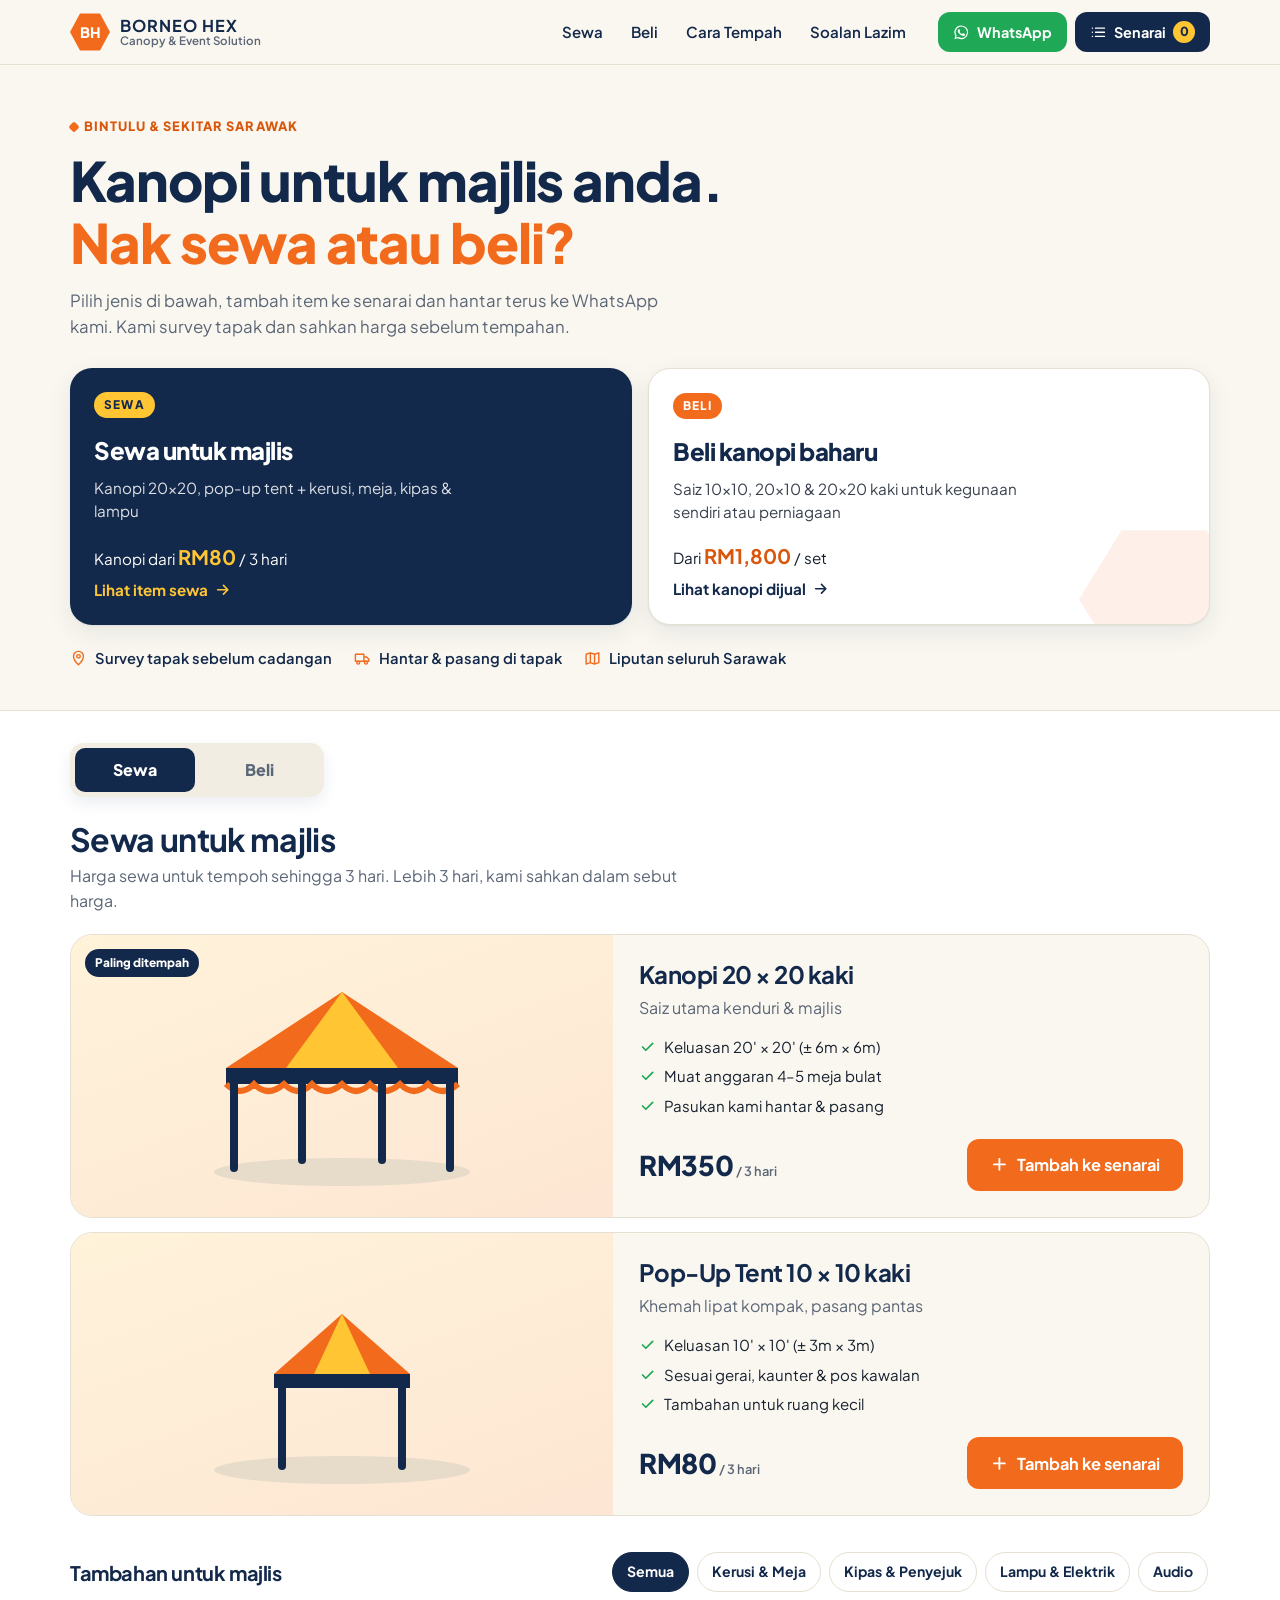
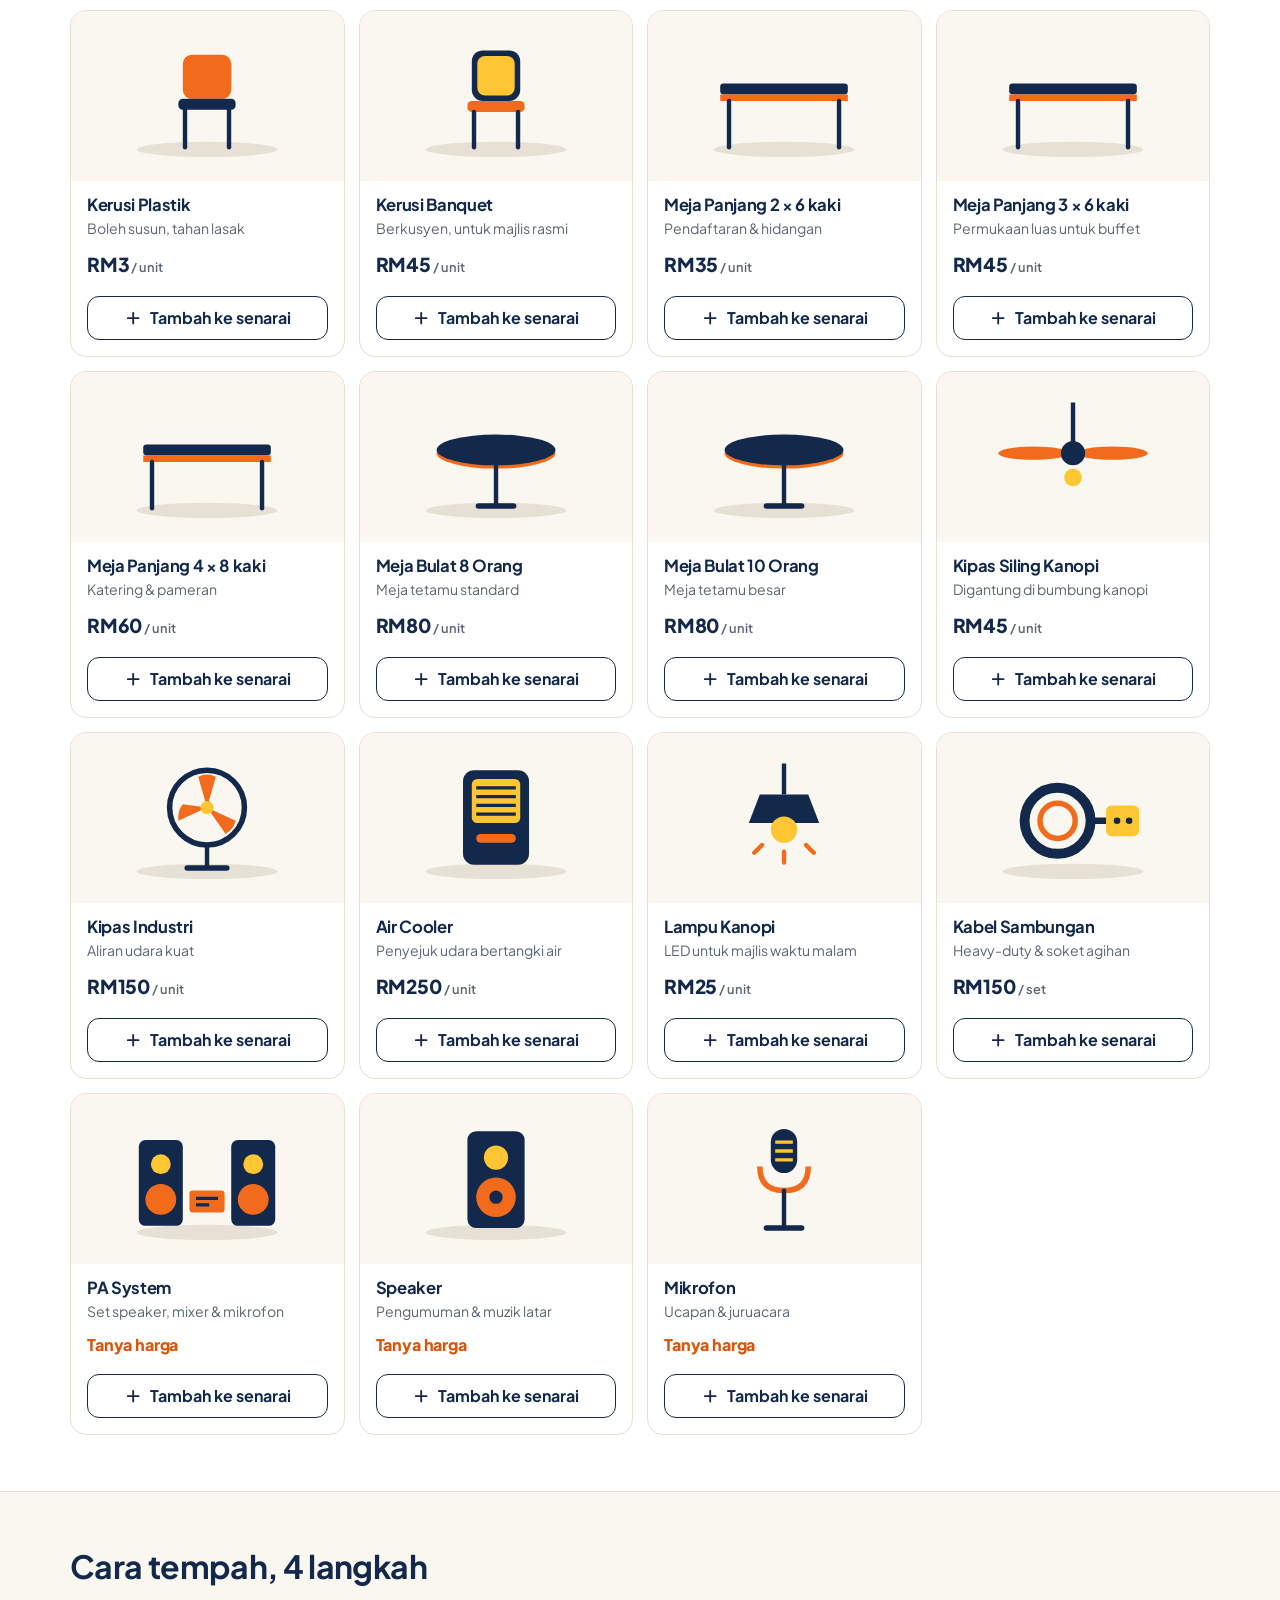
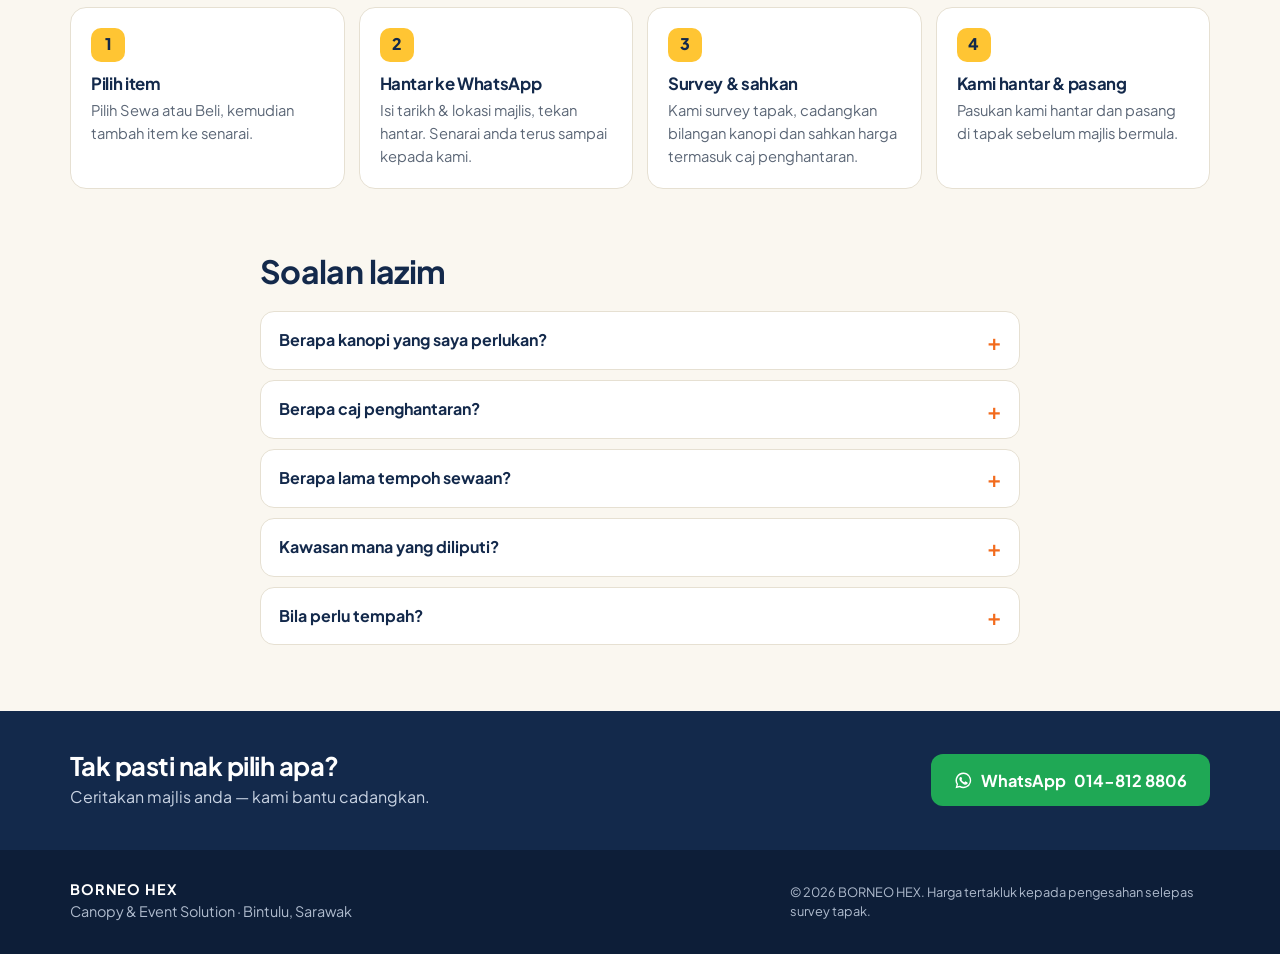
==== commit 2134bd63: "Tambah sewa Pop-Up Tent RM80/3 hari; caj penghantaran ikut jarak Co-Authored-By: Claude Opus 5.5 <no" ====
--- a/borneo-hex-v01/index.html
+++ b/borneo-hex-v01/index.html
@@ -5,7 +5,7 @@
   <meta name="viewport" content="width=device-width, initial-scale=1.0, viewport-fit=cover">
   <meta name="theme-color" content="#13294B">
   <title>BORNEO HEX | Sewa & Jual Kanopi di Sarawak</title>
-  <meta name="description" content="Sewa kanopi 20x20 untuk kenduri dan majlis, atau beli kanopi baharu 10x10, 20x10 dan 20x20. Survey tapak, hantar dan pasang termasuk. Bintulu & sekitar Sarawak.">
+  <meta name="description" content="Sewa kanopi 20x20 untuk kenduri dan majlis, atau beli kanopi baharu 10x10, 20x10 dan 20x20. Survey tapak, hantar dan pasang di tapak. Bintulu & sekitar Sarawak.">
   <meta property="og:title" content="BORNEO HEX — Sewa & Jual Kanopi di Sarawak">
   <meta property="og:description" content="Pilih item, semak harga dan hantar senarai terus ke WhatsApp.">
   <link rel="icon" href="data:image/svg+xml,%3Csvg xmlns='http://www.w3.org/2000/svg' viewBox='0 0 40 40'%3E%3Cpath d='M10 3h20l10 17-10 17H10L0 20z' fill='%23F26B1D'/%3E%3C/svg%3E">
@@ -55,7 +55,7 @@
           <button class="choice__card choice__card--sewa" type="button" data-go="sewa">
             <span class="choice__tag">SEWA</span>
             <span class="choice__title">Sewa untuk majlis</span>
-            <span class="choice__desc">Kanopi 20×20 + kerusi, meja, kipas, air cooler &amp; lampu</span>
+            <span class="choice__desc">Kanopi 20×20, pop-up tent + kerusi, meja, kipas &amp; lampu</span>
             <span class="choice__price">Kanopi dari <b data-price-from="sewa">RM350</b> / 3 hari</span>
             <span class="choice__cta">Lihat item sewa <svg class="i" aria-hidden="true"><use href="#i-arrow"/></svg></span>
           </button>
@@ -70,7 +70,7 @@
 
         <ul class="trust">
           <li><svg class="i" aria-hidden="true"><use href="#i-pin"/></svg> Survey tapak sebelum cadangan</li>
-          <li><svg class="i" aria-hidden="true"><use href="#i-truck"/></svg> Hantar &amp; pasang termasuk</li>
+          <li><svg class="i" aria-hidden="true"><use href="#i-truck"/></svg> Hantar &amp; pasang di tapak</li>
           <li><svg class="i" aria-hidden="true"><use href="#i-map"/></svg> Liputan seluruh Sarawak</li>
         </ul>
       </div>
@@ -121,7 +121,7 @@
         <ol class="steps">
           <li><b>1</b><h3>Pilih item</h3><p>Pilih Sewa atau Beli, kemudian tambah item ke senarai.</p></li>
           <li><b>2</b><h3>Hantar ke WhatsApp</h3><p>Isi tarikh &amp; lokasi majlis, tekan hantar. Senarai anda terus sampai kepada kami.</p></li>
-          <li><b>3</b><h3>Survey &amp; sahkan</h3><p>Kami survey tapak, cadangkan bilangan kanopi dan sahkan harga muktamad.</p></li>
+          <li><b>3</b><h3>Survey &amp; sahkan</h3><p>Kami survey tapak, cadangkan bilangan kanopi dan sahkan harga termasuk caj penghantaran.</p></li>
           <li><b>4</b><h3>Kami hantar &amp; pasang</h3><p>Pasukan kami hantar dan pasang di tapak sebelum majlis bermula.</p></li>
         </ol>
       </div>
@@ -136,8 +136,8 @@
           <p>Sebagai panduan, satu kanopi 20×20 kaki memuatkan anggaran 4–5 meja bulat. Bilangan sebenar bergantung pada keadaan tapak, jadi kami akan survey dahulu sebelum mencadangkan.</p>
         </details>
         <details>
-          <summary>Adakah harga termasuk penghantaran dan pemasangan?</summary>
-          <p>Ya, penghantaran dan pemasangan termasuk. Harga muktamad disahkan selepas survey tapak.</p>
+          <summary>Berapa caj penghantaran?</summary>
+          <p>Caj penghantaran dikira mengikut jarak lokasi majlis dari Bintulu. Kami nyatakan caj ini dalam sebut harga selepas menyemak lokasi anda.</p>
         </details>
         <details>
           <summary>Berapa lama tempoh sewaan?</summary>
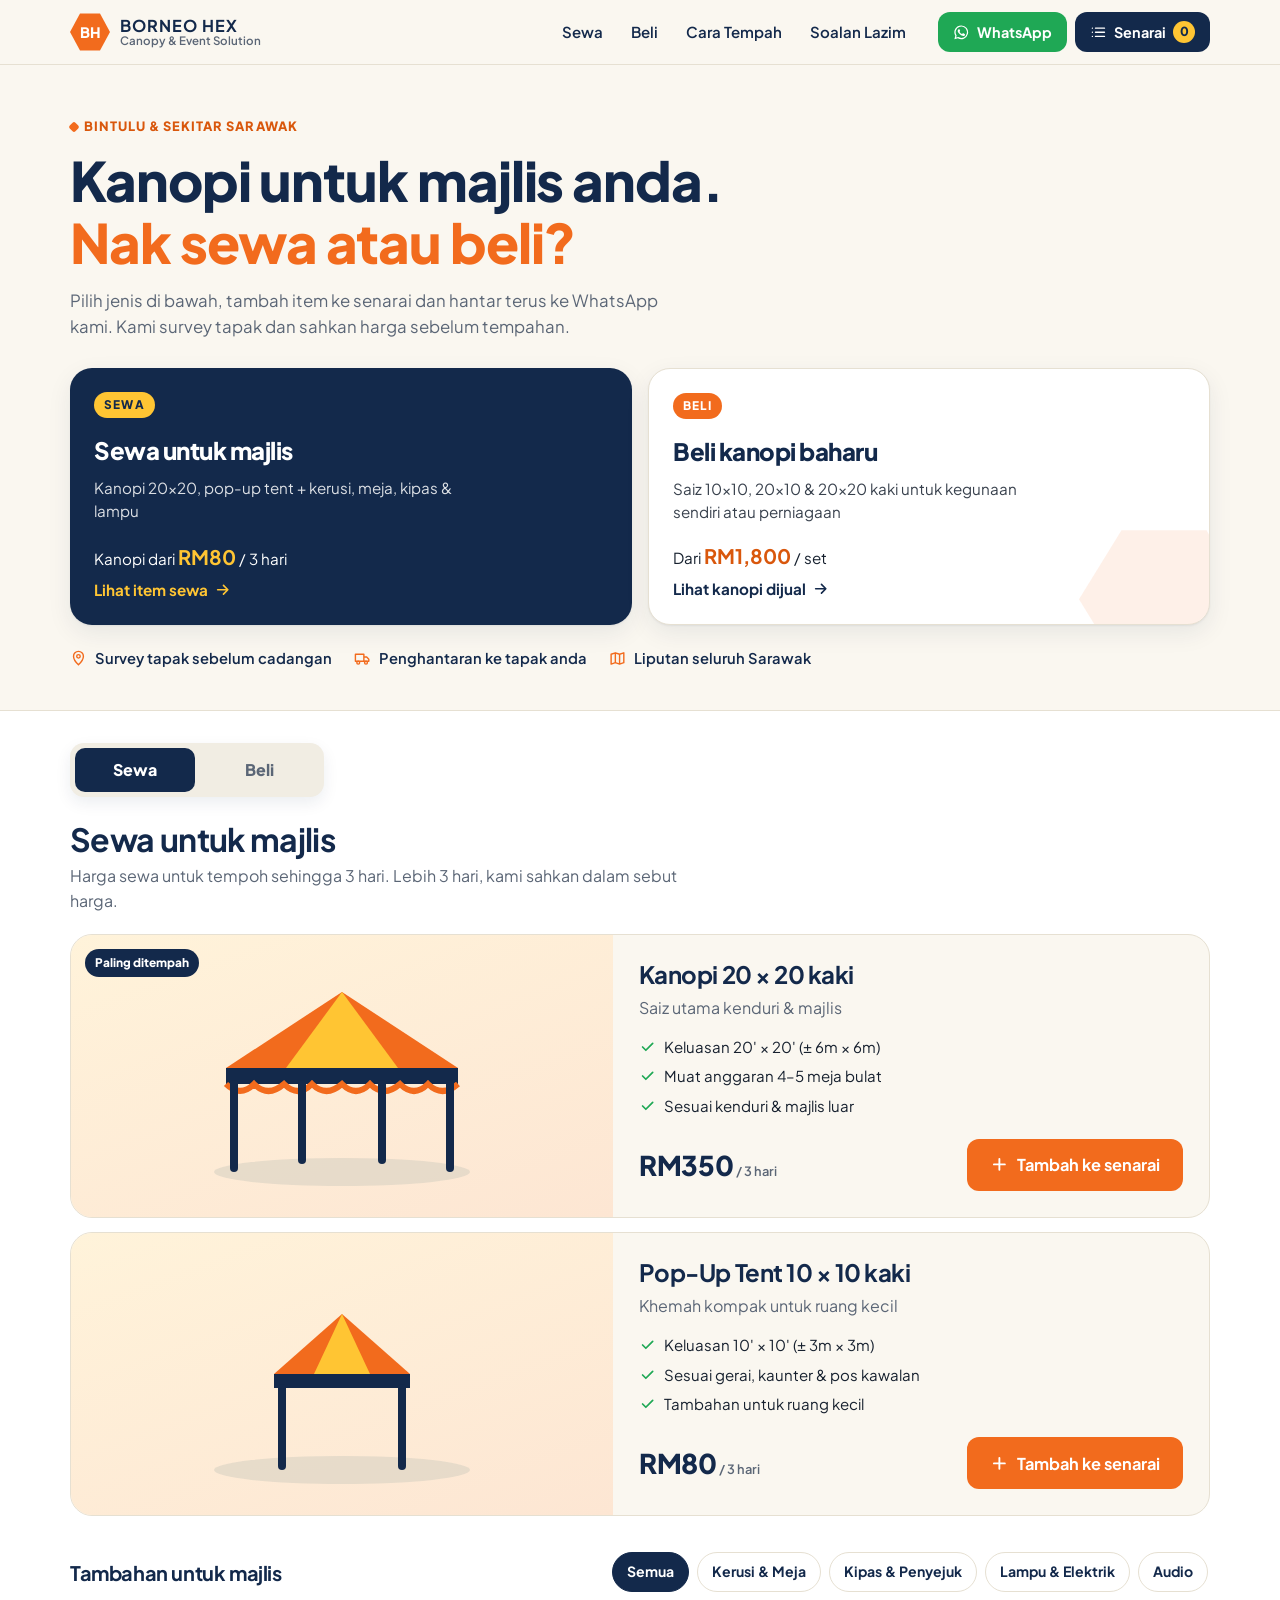
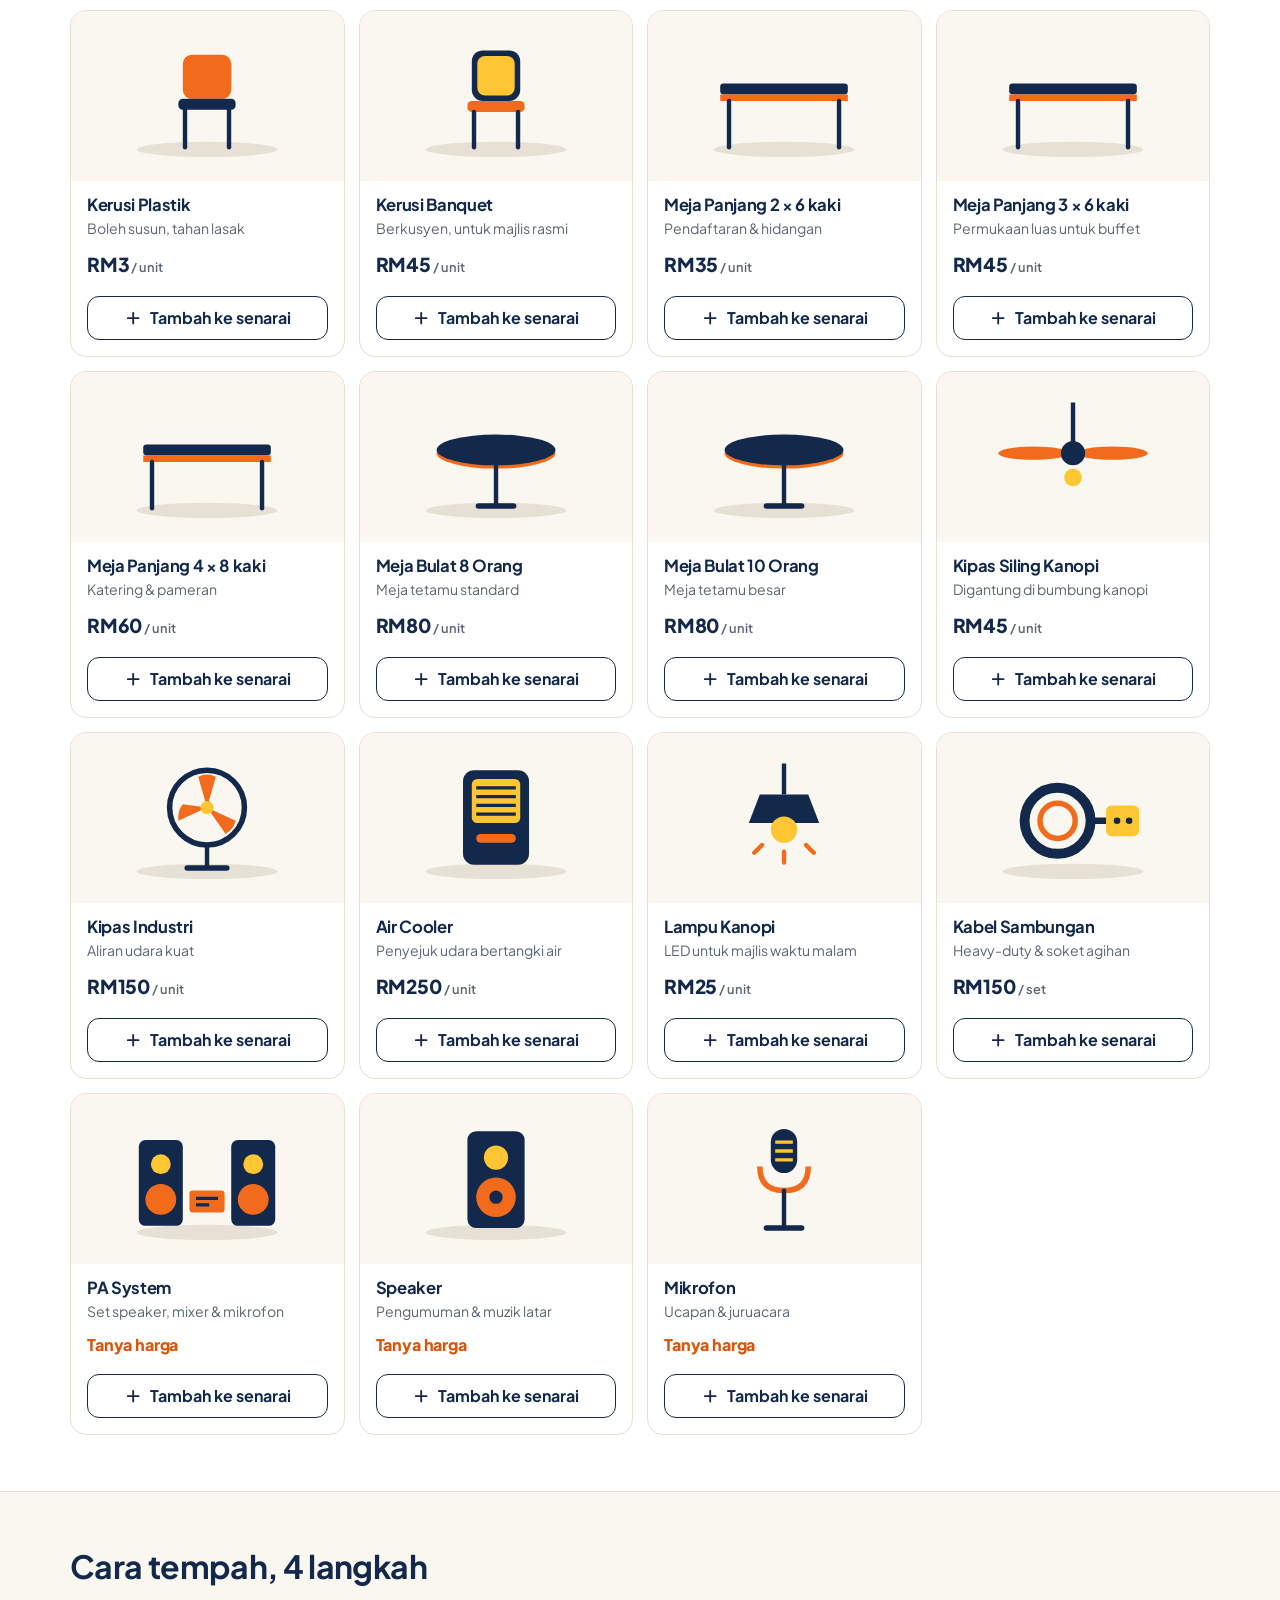
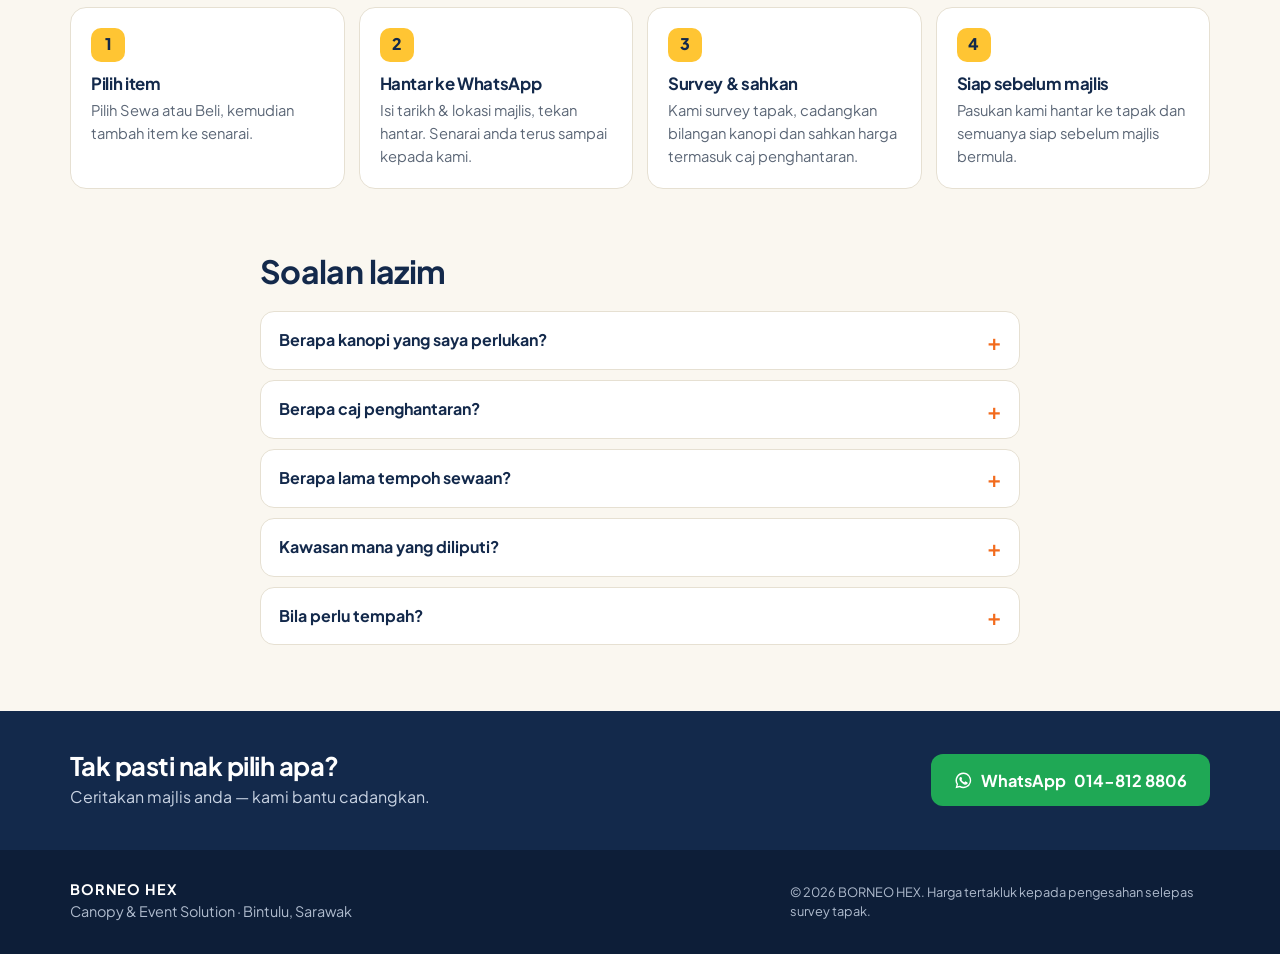
==== commit 37657fa1: "Buang sebutan pemasangan dari laman (kos sudah dalam harga sewa) Co-Authored-By: Claude Opus 5.5 <no" ====
--- a/borneo-hex-v01/index.html
+++ b/borneo-hex-v01/index.html
@@ -5,7 +5,7 @@
   <meta name="viewport" content="width=device-width, initial-scale=1.0, viewport-fit=cover">
   <meta name="theme-color" content="#13294B">
   <title>BORNEO HEX | Sewa & Jual Kanopi di Sarawak</title>
-  <meta name="description" content="Sewa kanopi 20x20 untuk kenduri dan majlis, atau beli kanopi baharu 10x10, 20x10 dan 20x20. Survey tapak, hantar dan pasang di tapak. Bintulu & sekitar Sarawak.">
+  <meta name="description" content="Sewa kanopi 20x20 untuk kenduri dan majlis, atau beli kanopi baharu 10x10, 20x10 dan 20x20. Survey tapak sebelum tempahan. Bintulu & sekitar Sarawak.">
   <meta property="og:title" content="BORNEO HEX — Sewa & Jual Kanopi di Sarawak">
   <meta property="og:description" content="Pilih item, semak harga dan hantar senarai terus ke WhatsApp.">
   <link rel="icon" href="data:image/svg+xml,%3Csvg xmlns='http://www.w3.org/2000/svg' viewBox='0 0 40 40'%3E%3Cpath d='M10 3h20l10 17-10 17H10L0 20z' fill='%23F26B1D'/%3E%3C/svg%3E">
@@ -70,7 +70,7 @@
 
         <ul class="trust">
           <li><svg class="i" aria-hidden="true"><use href="#i-pin"/></svg> Survey tapak sebelum cadangan</li>
-          <li><svg class="i" aria-hidden="true"><use href="#i-truck"/></svg> Hantar &amp; pasang di tapak</li>
+          <li><svg class="i" aria-hidden="true"><use href="#i-truck"/></svg> Penghantaran ke tapak anda</li>
           <li><svg class="i" aria-hidden="true"><use href="#i-map"/></svg> Liputan seluruh Sarawak</li>
         </ul>
       </div>
@@ -122,7 +122,7 @@
           <li><b>1</b><h3>Pilih item</h3><p>Pilih Sewa atau Beli, kemudian tambah item ke senarai.</p></li>
           <li><b>2</b><h3>Hantar ke WhatsApp</h3><p>Isi tarikh &amp; lokasi majlis, tekan hantar. Senarai anda terus sampai kepada kami.</p></li>
           <li><b>3</b><h3>Survey &amp; sahkan</h3><p>Kami survey tapak, cadangkan bilangan kanopi dan sahkan harga termasuk caj penghantaran.</p></li>
-          <li><b>4</b><h3>Kami hantar &amp; pasang</h3><p>Pasukan kami hantar dan pasang di tapak sebelum majlis bermula.</p></li>
+          <li><b>4</b><h3>Siap sebelum majlis</h3><p>Pasukan kami hantar ke tapak dan semuanya siap sebelum majlis bermula.</p></li>
         </ol>
       </div>
     </section>
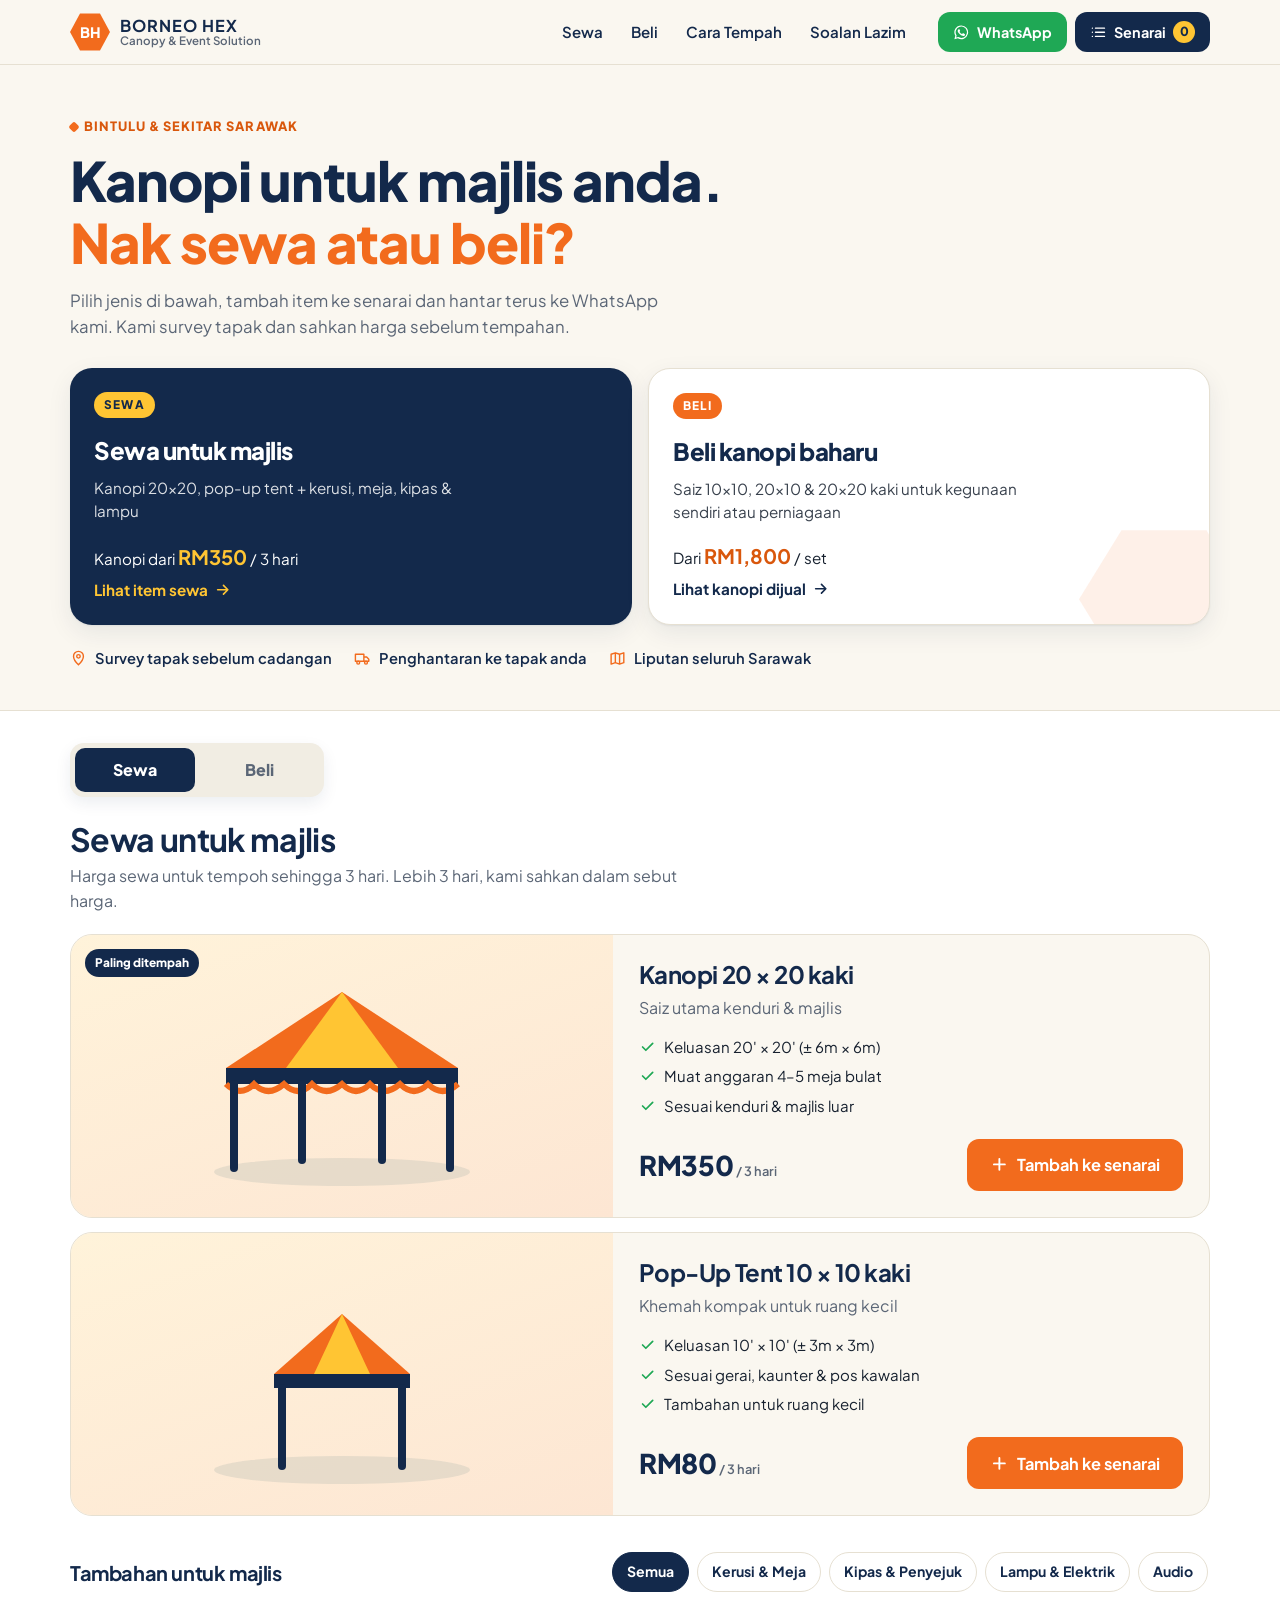
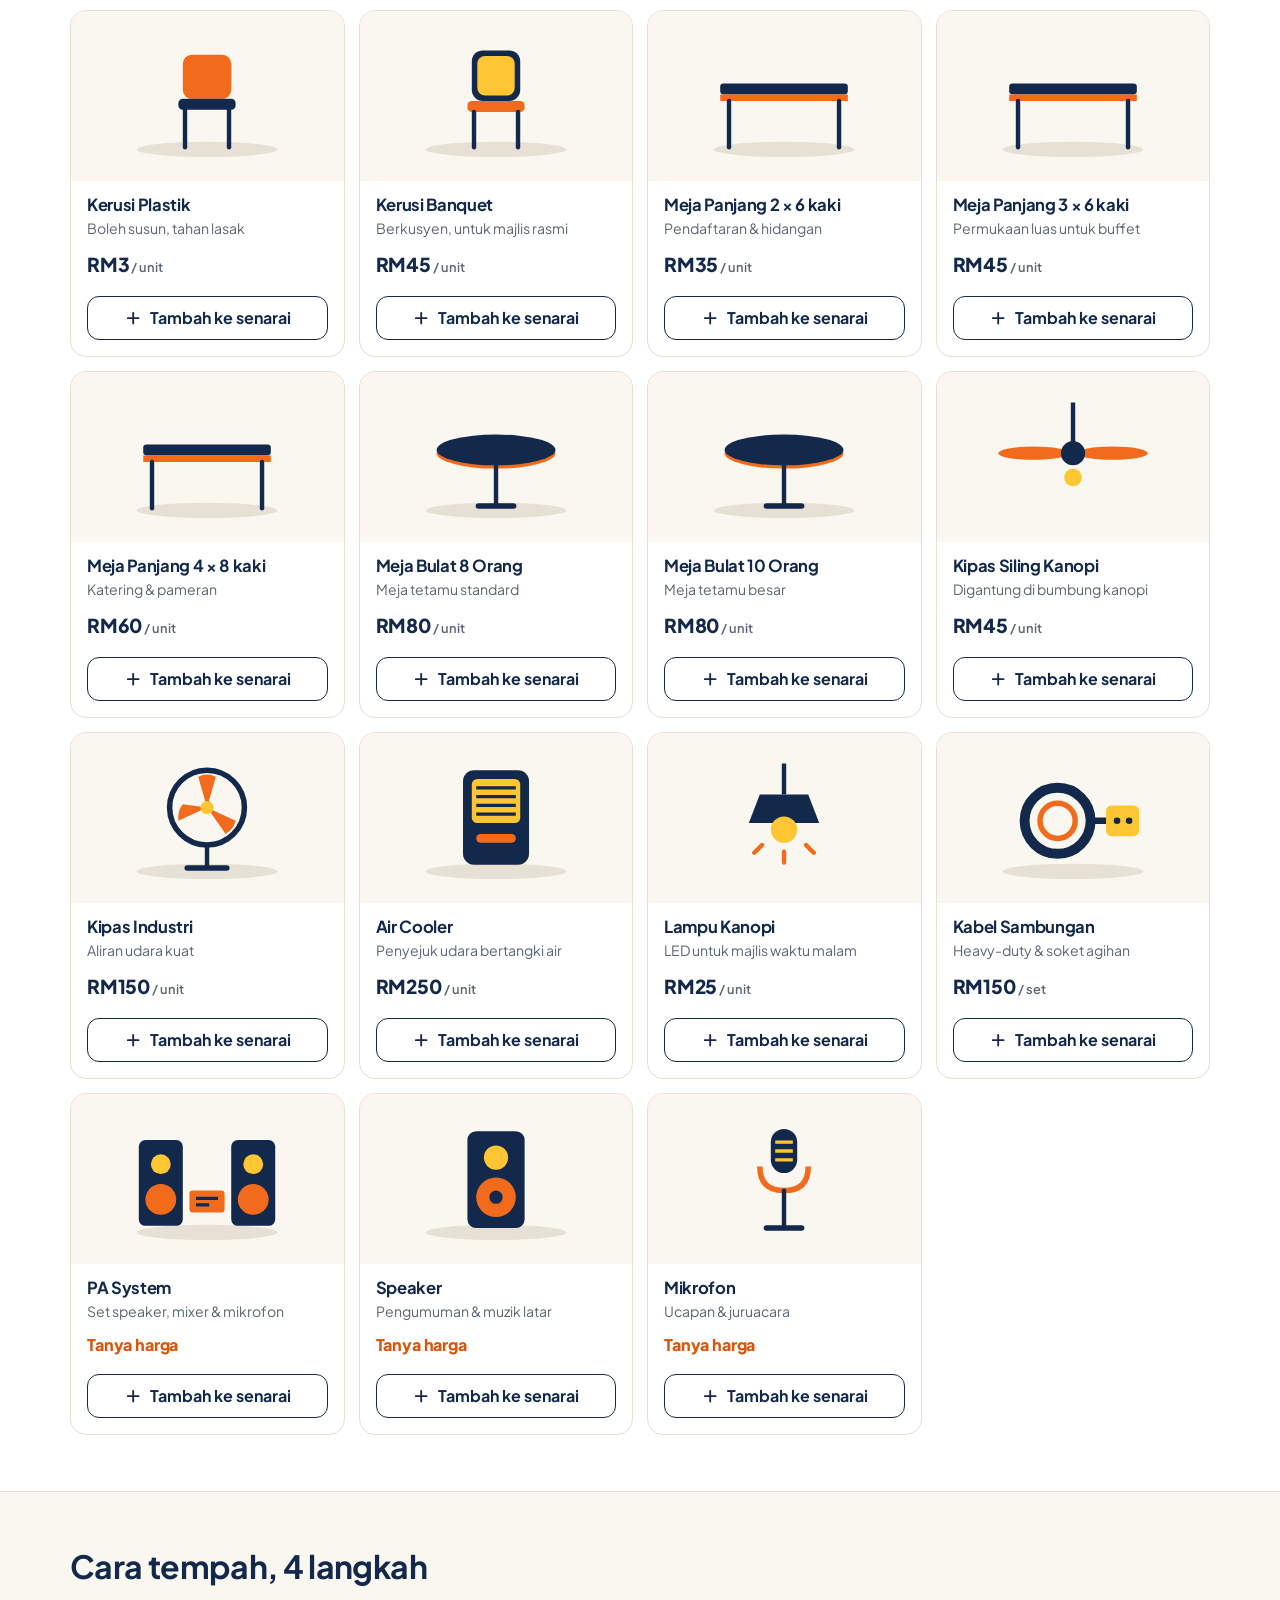
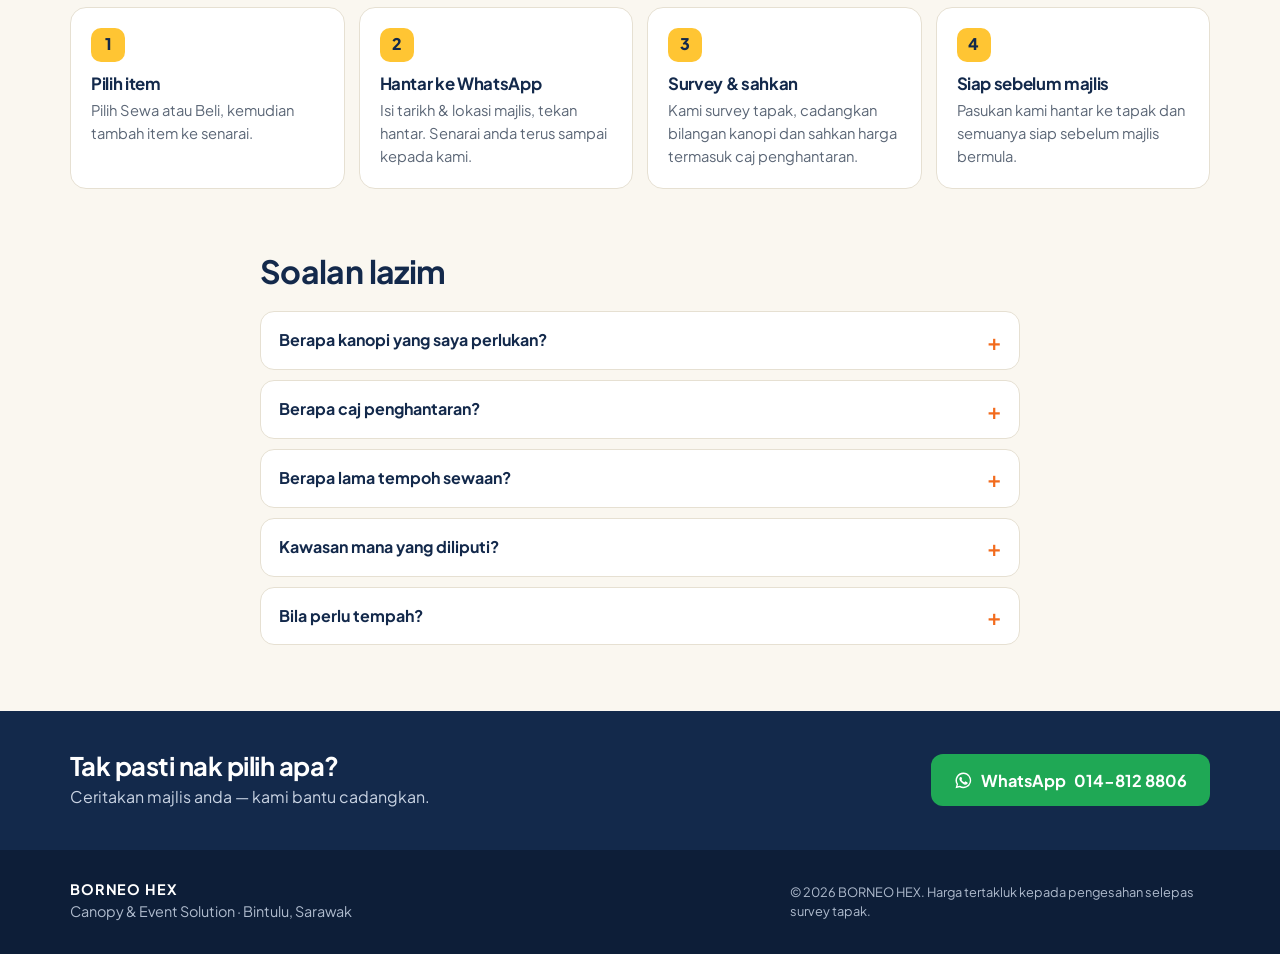
==== commit 98832e7d: "Security hardening & validation for borneo-hex-v01 - Patch C: treat localStorage as untrusted (catal" ====
--- a/borneo-hex-v01/index.html
+++ b/borneo-hex-v01/index.html
@@ -31,7 +31,7 @@
         <a href="#soalan">Soalan Lazim</a>
       </nav>
       <div class="header__actions">
-        <a class="btn btn--wa btn--sm hide-sm" data-wa href="#" target="_blank" rel="noopener">
+        <a class="btn btn--wa btn--sm hide-sm" data-wa href="#" target="_blank" rel="noopener noreferrer">
           <svg class="i" aria-hidden="true"><use href="#i-wa"/></svg> WhatsApp
         </a>
         <button class="btn btn--navy btn--sm" type="button" data-open-list aria-label="Buka senarai pilihan">
@@ -161,7 +161,7 @@
           <h2>Tak pasti nak pilih apa?</h2>
           <p>Ceritakan majlis anda — kami bantu cadangkan.</p>
         </div>
-        <a class="btn btn--wa btn--lg" data-wa href="#" target="_blank" rel="noopener">
+        <a class="btn btn--wa btn--lg" data-wa href="#" target="_blank" rel="noopener noreferrer">
           <svg class="i" aria-hidden="true"><use href="#i-wa"/></svg> WhatsApp <span data-wa-display>014-812 8806</span>
         </a>
       </div>
@@ -184,7 +184,7 @@
       <span class="dock__count"><span data-count>0</span> item</span>
       <span class="dock__total" data-dock-total>Senarai kosong</span>
     </button>
-    <a class="dock__wa" data-wa href="#" target="_blank" rel="noopener" aria-label="WhatsApp Borneo Hex">
+    <a class="dock__wa" data-wa href="#" target="_blank" rel="noopener noreferrer" aria-label="WhatsApp Borneo Hex">
       <svg class="i" aria-hidden="true"><use href="#i-wa"/></svg>
     </a>
   </div>
@@ -213,25 +213,26 @@
           <form id="detailsForm" class="form" novalidate>
             <h3>Butiran majlis</h3>
             <label>Nama
-              <input name="nama" autocomplete="name" placeholder="Contoh: Pn. Aisyah" required>
+              <input name="nama" autocomplete="name" placeholder="Contoh: Pn. Aisyah" required maxlength="80">
             </label>
             <div class="form__row">
               <label data-sewa-only>Tarikh majlis
                 <input type="date" name="tarikh">
               </label>
               <label data-sewa-only>Tempoh sewa (hari)
-                <input type="number" name="tempoh" min="1" value="3" inputmode="numeric">
+                <input type="number" name="tempoh" min="1" max="30" step="1" value="3" inputmode="numeric">
               </label>
             </div>
             <label>Lokasi <span class="muted">(kawasan / taman / kampung)</span>
-              <input name="lokasi" placeholder="Contoh: Kidurong, Bintulu" required>
+              <input name="lokasi" placeholder="Contoh: Kidurong, Bintulu" required maxlength="120">
             </label>
             <label data-sewa-only>Jenis majlis
               <select name="jenis"><option value="">Pilih (pilihan)</option></select>
             </label>
             <label>Catatan <span class="muted">(pilihan)</span>
-              <textarea name="catatan" rows="2" placeholder="Contoh: anggaran 200 tetamu, tapak berumput"></textarea>
-            </label>
+              <textarea name="catatan" rows="2" maxlength="500" placeholder="Contoh: anggaran 200 tetamu, tapak berumput"></textarea>
+            </label>
+            <p class="form__note" id="tempohNote" role="status" hidden></p>
             <p class="form__error" id="formError" role="alert"></p>
           </form>
         </div>
@@ -249,7 +250,7 @@
   <div class="toast" id="toast" role="status" aria-live="polite"></div>
 
   <!-- IKON -->
-  <svg width="0" height="0" style="position:absolute" aria-hidden="true">
+  <svg class="sprite" width="0" height="0" aria-hidden="true">
     <symbol id="i-wa" viewBox="0 0 24 24"><path fill="currentColor" d="M12 2a10 10 0 0 0-8.6 15.1L2 22l5-1.3A10 10 0 1 0 12 2Zm0 18.2a8.2 8.2 0 0 1-4.2-1.2l-.3-.2-3 .8.8-2.9-.2-.3A8.2 8.2 0 1 1 12 20.2Zm4.5-6.1c-.2-.1-1.5-.7-1.7-.8-.2-.1-.4-.1-.6.1l-.8 1c-.1.2-.3.2-.5.1a6.7 6.7 0 0 1-3.3-2.9c-.3-.4.2-.4.7-1.4.1-.2 0-.3 0-.4l-.8-1.8c-.2-.5-.4-.4-.6-.4h-.5a1 1 0 0 0-.7.3 3 3 0 0 0-.9 2.2 5.2 5.2 0 0 0 1.1 2.7 11.8 11.8 0 0 0 4.5 4c1.7.7 2.3.8 3.2.6.5-.1 1.5-.6 1.7-1.2.2-.6.2-1.1.2-1.2-.1-.1-.3-.2-.5-.3Z"/></symbol>
     <symbol id="i-list" viewBox="0 0 24 24"><path fill="none" stroke="currentColor" stroke-width="2" stroke-linecap="round" d="M8 6h13M8 12h13M8 18h13M3.5 6h.01M3.5 12h.01M3.5 18h.01"/></symbol>
     <symbol id="i-arrow" viewBox="0 0 24 24"><path fill="none" stroke="currentColor" stroke-width="2.2" stroke-linecap="round" stroke-linejoin="round" d="M5 12h14M13 6l6 6-6 6"/></symbol>
--- a/borneo-hex-v01/assets/css/main.css
+++ b/borneo-hex-v01/assets/css/main.css
@@ -307,6 +307,9 @@
 }
 .form input:focus, .form select:focus, .form textarea:focus { outline: none; border-color: var(--navy); box-shadow: 0 0 0 3px rgba(19, 41, 75, .12); }
 .form__row { display: grid; grid-template-columns: 1.3fr 1fr; gap: 10px; }
+.form__note { color: var(--orange-2); font-weight: 600; font-size: .86rem; margin: -4px 0 10px; }
+.form input[aria-invalid="true"], .form select[aria-invalid="true"], .form textarea[aria-invalid="true"] { border-color: #B42318; }
+.form__error a { color: #B42318; text-decoration: underline; }
 .form__error { color: #B42318; font-weight: 700; font-size: .88rem; min-height: 1em; }
 
 .toast {
@@ -373,3 +376,6 @@
 @media (prefers-reduced-motion: reduce) {
   *, *::before, *::after { transition: none !important; scroll-behavior: auto !important; }
 }
+
+/* sprite SVG tersembunyi (menggantikan atribut style inline supaya CSP ketat boleh digunakan) */
+.sprite { position: absolute; }
